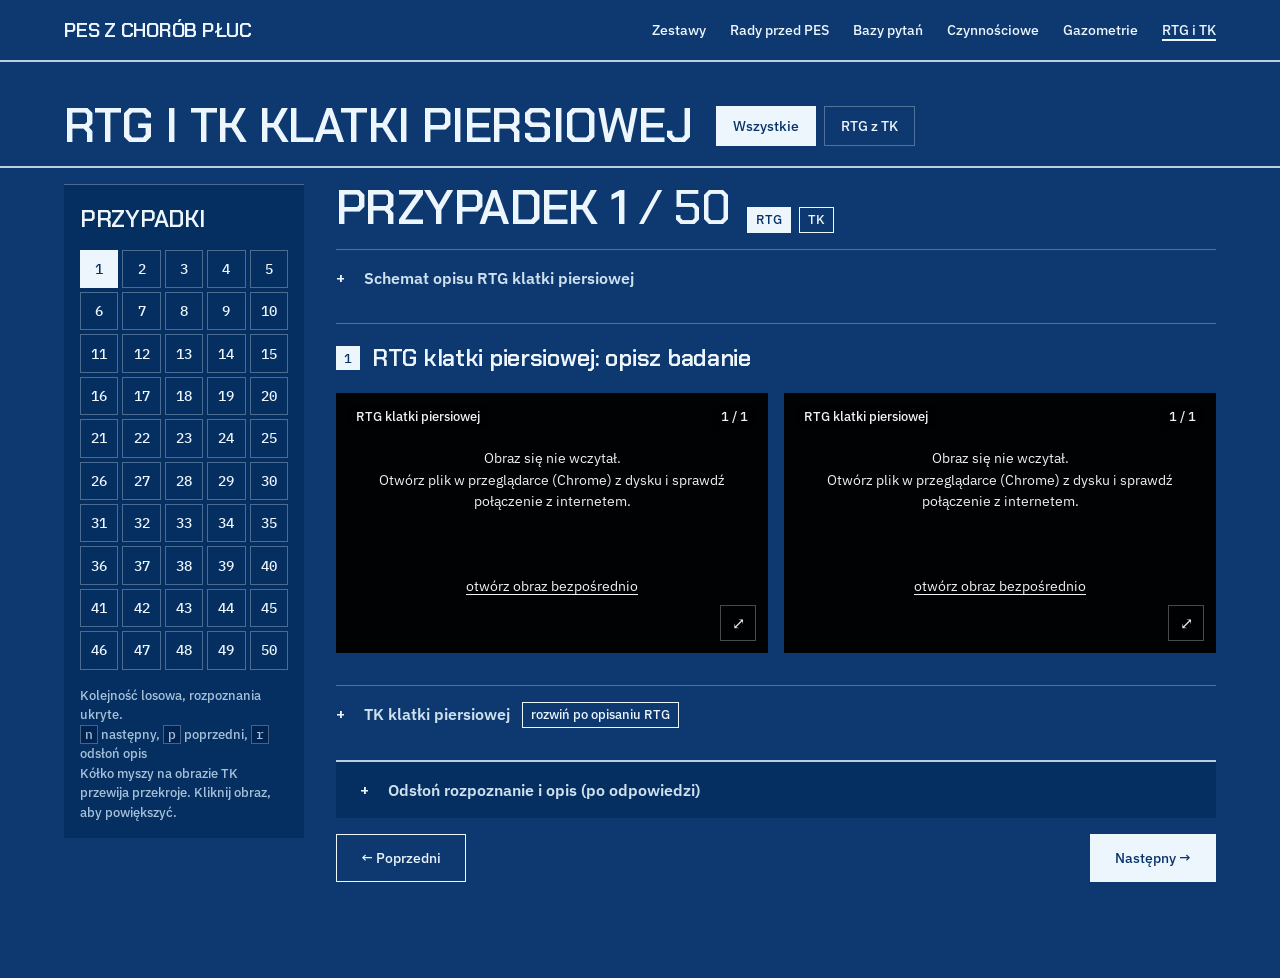
==== rtg.html @ 3ae508e8 "Dodaj stronę PES z chorób płuc Co-Authored-By: Claude Sonnet 5.5 <noreply@anthropic.com> Claude-Sess" ====
<!doctype html>
<html lang="pl"><head><meta charset="utf-8">
<meta name="viewport" content="width=device-width, initial-scale=1">
<meta name="description" content="50 przypadków RTG i TK klatki piersiowej z opisem i rozpoznaniem."><title>RTG i TK klatki piersiowej: 50 przypadków</title>
<link rel="stylesheet" href="assets/rtg.css"><link rel="stylesheet" href="assets/chrome.css"></head><body>
<header class="top-bar">
 <h1>RTG i TK klatki piersiowej</h1>
 <div class="filters" id="filters">
  <button class="chip on" data-f="all">Wszystkie</button>
  <button class="chip" data-f="tk">RTG z TK</button>
 </div>
</header>
<div class="layout">
<aside>
 <h2>Przypadki</h2>
 <div class="grid" id="grid"></div>
 <p class="tip">Kolejność losowa, rozpoznania ukryte.<br><kbd>n</kbd> następny, <kbd>p</kbd> poprzedni, <kbd>r</kbd> odsłoń opis<br>Kółko myszy na obrazie TK przewija przekroje. Kliknij obraz, aby powiększyć.</p>
</aside>
<main id="main"></main>
</div>
<div class="lb" id="lb"><button class="x" id="lbx">×</button><img id="lbimg" alt="" src="[data-uri]"><div class="bar"><span id="lbn"></span><input type="range" id="lbr" min="0" max="0" value="0"></div></div>
<script>
const DATA=[{"slug": "lung-squamous-cell-carcinoma-3", "en": "Lung squamous cell carcinoma", "dx": "Rak płaskonabłonkowy płuca z jamą rozpadu", "key": "RTG: obwodowa okrągła zmiana w prawym polu górnym/środkowym z poziomem płyn–powietrze. TK: guz ok. 7×6 cm, spikularny, z martwicą centralną i grubą nieregularną ścianą, nadżerka żebra (naciek ściany klatki).", "dd": "ropień płuca, gruźlica z jamą, GPA, zakażenie grzybicze", "nxt": "biopsja (przezskórna/bronchoskopowa), PET-TK, EBUS, MRI głowy; stopniowanie TNM (naciek ściany = T3).", "stacks": [{"k": "rtg", "label": "RTG klatki piersiowej", "imgs": ["69397727/d0c4b39430776e1dc88f548d4b74471b724883384feb73c1ca8fe6874e7eeb89.jpg"], "f": "A mass located peripherally in the right upper to middle zone appears as a rounded structure with a cavitary pattern, demonstrated by the presence of an air-fluid level. No calcifications are noted, and the hilar regions appear normal. The costo-phrenic angles are normal, indicating no pleural effusion, and there is no obvious destruction of the ribs near the mass. Current findings on background long-standing smoking, consider squanous cell carcinoma, and a CT scan was requested."}, {"k": "rtg", "label": "RTG klatki piersiowej", "imgs": ["69394961/16ea3e119e6123fcba594dca68f49759a59610165ae8d036f74c596a00309e2c.png"], "f": "Stable size mass and characteristics; no pleural effusion or hilar mass, and no other nodules in the rest of the lungs."}, {"k": "tk", "label": "TK – okno płucne", "imgs": ["69384443/e63367684648f49ac8731a6a410d5afc4145654f51a04b452fe79e60b3db3c19.png", "69384447/c72e3eb557aa6c8bec7ab1054729d5f9ac91b8db886a435ea505af974a614cb5.png", "69384452/1339789196bdaaaaf9e33d6bff90d3e74a7e9a8e71fb493512707a474f0aae6d.png", "69384456/6d7d55ffcafa632f04f2fb219f2134e8395b07b193c643224a491a6ec5bc7b4b.png", "69384460/634dbbd3d5dcc8eb8131330a209577c6db086d4afd851cf3695ca7aed7b95184.png", "69384464/fc7607d5645c84056ce40dd98cbe9050ca446da32ef1417c2cd457b6119189fa.png", "69384469/1492132aec4fafd2dd12eb173d45b7dfc9115e706efd6407c0c33f9d604b6f06.png", "69384473/38eec67db0131709077e88cfe9f8967bc4c18f8caebdafbe3527f0839193064b.png", "69384477/c4e25ff31bbf36260df6b928aeda2989d9366d02a7948223342905883f6cc2d9.png", "69384481/7073252b42130ddf9382354bb0b5793d15691303d7ca339d16823fe0dd294413.png", "69384486/e7213349bf5a48c9c41868e60ee914716df7d31b758577a2fe205db765cb3ab3.png", "69384490/b1293e435300a4b2278fc0792af5d08c79dd0766019fbffb8b87aa556121ff85.png", "69384494/200a149c5b1c2814f3acb8d8a349cb5b8d822b9325e5f76f71c4488e4a92222f.png", "69384498/440b755e9f1bbe1846bb6d24deef10825e5cfc03597abafda27749f7e720940e.png", "69384503/c0946eccd293a6d882bab03ace433de23598ea42b0c41d2f7a7b06bfb88fefb2.png", "69384507/b25794d5fc600aaec2f7ea1c0ad3561cd4b71594cc1ed014454807fcb12d7e16.png", "69384511/2caff82f021c58864ffee6a1a54c4765f2f7465baf5945f3cb8adff393d6850b.png", "69384515/2aa0053986601fbad86ebd1c2f8eaf0a87147a1810d1a999e252de7bc101da9c.png", "69384520/82f3833cba254710f10b1ac207a6f268b10d6098fede8d6eb94620fd6d11bc72.png", "69384524/2b266991ad94f8c7cae61b7738c4831c182165d02b9f0eccd580841a19c404b7.png"], "f": "About a 7 x 6 cm solid spiculated mass in the right upper lobe shows a necrotic centre (air-fluid level) and minimally enhanced thick, irregular peripheral tissue. There is mild erosion of the inner side of the rib abutting the mass. No hilar or mediastinal enlarged lymph nodes, and no pleural effusion. The rest of the lungs is unremarkable."}, {"k": "tk", "label": "TK – druga seria (np. okno śródpiersiowe)", "imgs": ["69384525/f4e6939a9e2cc04df9a213ab65bee0a8188fa04d20e02448f7ce5d84024bb0a0.png", "69384534/c27c0381f257af2e9d703f8f35f84fd8d889ef4080b6f785e691511867232c33.png", "69384542/4374167284e25de7ca99810f83420a9829f1a51c4a02214b03082995df7fb9dd.png", "69384551/d0a331072025c546673b5c9b5b1c71fb1210f080ee0450c8472c5a429930362b.png", "69384560/e25b3eb62aa33dccb0705f133a82283293d8daa316fa403e4dc931ad01ef7687.png", "69384568/a8187cdd22abaee3c430eb51be1fc74a6b27ff229537414f70be54f4f21e3d57.png", "69384577/cbfe73164a11c2c04e10238b5cc14444b5dfeca381b3844917016f28cce8ddfb.png", "69384586/467d9346a05db8f2f5c04a0c7e63d61dfdcb1db8d6a5832140646c360769082c.png", "69384594/f1f21c1f59eeef004fc6f4056a3d56388207a18652d4a493ecbfb9f6e84ff09d.png", "69384603/b5136d8cdab6fa13324c319cdbbe836e96233f3f70e8ce76fe18a02780b5799c.png"], "f": ""}]}, {"slug": "bronchiectasis-13", "en": "Bronchiectasis", "dx": "Rozstrzenie oskrzeli (płat środkowy prawy i przednio-przyśrodkowy segment płata dolnego)", "key": "RTG: okołooskrzelowe zacienienie prawego pola środkowego i dolnego z poszerzonymi oskrzelami. TK: pogrubienie ścian oskrzeli i rozstrzenie (objaw sygnetu, brak zwężania), rozsiane guzki ze szkłem matowym (zakażenie).", "dd": "NTM (zespół Lady Windermere), ABPA, PCD, mukowiscydoza, niedobory odporności", "nxt": "posiew plwociny (bakterie, NTM, grzyby), Ig, fizjoterapia, makrolid przy ≥3 zaostrzeniach rocznie.", "stacks": [{"k": "rtg", "label": "RTG klatki piersiowej", "imgs": ["15667439/e79c21bf4bec4f8a3f9b279d641258.png"], "f": "Extensive predominantly peribronchial opacity in the right middle lobe and right lower lobe predominantly affecting the anterior basal segment with dilated bronchi consistent with bronchiectasis. The lungs are hyperexpanded. There is blunting of the right costodiaphragmatic angle.The cardiac silhouette is enlarged, and the aorta is ectatic."}, {"k": "tk", "label": "TK klatki piersiowej", "imgs": ["15667443/97877ef309ae1a13970ae8ed7773f9.png", "15667446/70ace4880b0a29814d31f87fbac22c.png", "15667453/05c077fbad2e8ab26ca9d5d57c7330.png", "15667473/2600a9339c3397a3a3a3057241878b.png", "15667486/fdfef434cf56536763720b944bbb57.png", "15667511/2bff9effce676674a593bc3069da95.png", "15667525/d0bc72b1e87a9a54249b0ada0d1122.png", "15667557/822c487d77bfd20395dc625274197a.png", "15667574/f0b17f20008989c9c7cacf12e965b2.png", "15667587/29c8ff147a148ee6a4ca8770915fc2.png", "15667604/57bdb3d232dcc8f40c2d5575b06769.png", "15667634/ad7bf37b637664167bbace514e9028.png", "15667653/f571d1d8ed66369125e798e3dc6577.png", "15667669/09eaa7a6805a120211e2d7504ebea9.png", "15667681/f8ba722bc9a4b62708df8cbc63a74d.png", "15667698/bc6e731ebf3693fb3c7a7a14822348.png", "15667714/79f0275d7b40619670576a0ac13950.png", "15667740/528f0f508eb5ac6883b51392a96dc0.png", "15667759/f5eb6bc9623b2bbcfb571f8bde3fc3.png", "15667781/0caf6683e8b0bacc2636ef73927ed3.png", "15667792/2b50819117a8d5512d1985b9b6af30.png", "15667804/fa07fedfef6d12ff91bfb05215c69a.png", "15667810/a7c220da6017851f248f67b5e39097.png", "15667833/e365f8e23552010dd3570992daaad9.png", "15667843/600b533cf744ca95faab13baee94e0.png", "15667857/a4a4452214a761683b2c3767f068ba.png", "15667873/963c08f7d7e166b13a639c038ae774.png", "15667919/bd65c262307905a650b0d090736c0a.png", "15667942/1c84df5315af2f03bc17a4b036199d.png", "15667962/c94ba5a5356977237f83bc6b4659a5.png"], "f": "Peribronchial thickening with bronchiectasis is seen within the right middle and anterior right lower lobe. Scattered ground glass nodules are seen within the right lower lobe."}]}, {"slug": "lung-adenocarcinoma-occult-in-collapsed-lung", "en": "Lung adenocarcinoma - occult in collapsed lung", "dx": "Gruczolakorak płuca ukryty w niedodmie płuca", "key": "RTG: duży lewy płyn z częściową niedodmą, po drenażu resztkowy płyn i niewyraźne utrzymujące się zagęszczenie LLL. TK: płyn z niedodmą; w niedodmowym płacie dolnym słabo unaczyniona masa uwidoczniona po kontraście.", "dd": "zapalenie płuc, niedodma bierna, ropniak", "nxt": "lekcja: u palacza z płynem i trwałym zagęszczeniem po drenażu szukaj guza (TK z kontrastem, bronchoskopia, cytologia płynu).", "stacks": [{"k": "rtg", "label": "RTG klatki piersiowej", "imgs": ["39280948/acd0b1469b102920ce7c6bb17f65e9.jpg"], "f": "Large pleural effusion on the left with partial lung collapse. The right lung and pleural space are clear."}, {"k": "rtg", "label": "RTG klatki piersiowej", "imgs": ["39282916/4992092b3cda98fc3dba36c69b696f.jpg"], "f": "Small residual left pleural effusion and LLL ill-defined persistent opacity."}, {"k": "tk", "label": "TK – okno płucne", "imgs": ["39279986/20a0df7990a95b1f4d56e2054da959.jpg", "39279991/d4732c05794ebf12fa61c7d7810eb4.jpg", "39279997/1768a96021750752d3f309c88f8fdb.jpg", "39280000/45098914e493eb47c3e5449cb7a3fc.jpg", "39280002/21afdcbdb1465a12dc9e880f0270a4.jpg", "39280008/884fe6cda97854be427aa763741875.jpg", "39280011/23e9dcaf3fa2a0f6a0598e6d044c9b.jpg", "39280016/f58f37e8dad33c7825c06bd66e340f.jpg", "39280021/7f9d156c7672f85a2d4a624b37b3ae.jpg", "39280023/850004a319e0f2d34e88d967b99a45.jpg", "39280033/9e0582d8f33e444f0fe8e3d90a0b6d.jpg", "39280036/654e85c64aaec85a0a3a3302dd148b.jpg", "39280041/e404dca5b04af520cb68cd4fd17303.jpg", "39280045/121f026edea6f10de6614d4b15ef13.jpg", "39280048/01802bd16403f27c34430941673ac1.jpg", "39280051/ec212f5aa6223f71d9558a8b5531bb.jpg", "39280056/b58f2051331ed897ca3f93ae3ea35e.jpg", "39280059/e27b073adc7598a6f8aa84a7c35112.jpg", "39280066/c94f87f00a0dc5fa784568e61b5ccc.jpg", "39280068/eff1245cacf716388faad4294f98e2.jpg"], "f": "There is a large left pleural effusion with partial collapse of the lung. Within the LLL collapsed lung, there is an ill-defined hypovascular mass that is highlighted in the normal enhancing collapsed lung."}, {"k": "tk", "label": "TK – druga seria (np. okno śródpiersiowe)", "imgs": ["39279904/a7f4f69b83e23e75680b3b1d2200d1.jpg", "39279910/2f81e791a1fbb8866678a6a05fabab.jpg", "39279917/e0c2be79eb7b058dbafbb304b30b49.jpg", "39279923/5dc27b4469c4271c64453c59e5fb07.jpg", "39279929/d0650ecd72c0fc760314b6d45589a3.jpg", "39279936/99b4a9a95833547c127d79c312644f.jpg", "39279942/106e0ed6af0a7a4256ffedd2d339c4.jpg", "39279948/e4ac0af2a7f2497213ee111b55a091.jpg", "39279955/6050ba1c42f3bfa8818d8fb26d80c5.jpg", "39279961/02bbf1fa8777ea94f1be187074e6a5.jpg"], "f": ""}]}, {"slug": "pneumocystis-pneumonia-12", "en": "Pneumocystis pneumonia", "dx": "Zapalenie płuc wywołane Pneumocystis jirovecii (PCP)", "key": "RTG: okołownękowe zamglenie. TK: okołownękowe szkło matowe z licznymi torbielami, kilka obwodowych guzków, bez płynu i powiększonych węzłów.", "dd": "CMV, wirusowe zapalenie płuc, PAP, obrzęk płuca", "nxt": "HIV (CD4 <200), immunosupresja; BAL (PCR/IF), LDH, β-D-glukan; kotrimoksazol 21 dni + steroid przy PaO2 <70 mmHg; powikłanie – odma.", "stacks": [{"k": "rtg", "label": "RTG klatki piersiowej", "imgs": ["26487035/644b751634d3f798ff1dd17c31cf36.png"], "f": "Hazy opacity in a perihilar pattern. Possible pulmonary nodules. No pleural effusion. No focal consolidation."}, {"k": "tk", "label": "TK – okno płucne", "imgs": ["26459251/b2351c59f258c9dc1cd21c326b193c.png", "26459256/fcfd250a63a2544eafa4e070f80d0c.png", "26459260/7acde79c2840d05afa5d000c303d0d.png", "26459263/3bc4bebfedf3634c142d2115ab56e4.png", "26459267/6bb56a80f2ab2fd15655d79377e412.png", "26459271/6f0514aa10b310191b1389b3ae875d.png", "26459275/5f57bc1ddf8c5857605cf5ab7bc054.png", "26459279/5d5077dbe095dfceb9dac87fbf9c5c.png", "26459282/589b4740f37fde4192009bf8e525de.png", "26459286/0f0d50b4c79d86cb09f61cf51c4ec2.png", "26459290/97df5053144d96d8be8d630da3ff28.png", "26459294/5cc7126962fafbdabeea1424a95ede.png", "26459299/1940a5be58308c5d25ff9c5b5de10f.png", "26459307/14c553ba53cbab88a13f3230d880bd.png", "26459315/87fe721577e312ebc5f83914c9959b.png", "26459319/f07c679ca20f2fcf9d1365bc73f89c.png", "26459329/2cc1dd65e923abc3a950cb5292edab.png", "26459340/0c5e22f426c52e6fe89b9335a1d06f.png", "26459350/686d9d68e0730aaeb2e48e89c026c2.png", "26459357/24389130086c85b1190dd476e0ca92.png"], "f": "Perihilar ground glass opacity with multiple pulmonary cysts. Few peripheral hazy nodules. No pleural effusion. No lymphadenopathy."}, {"k": "tk", "label": "TK – druga seria (np. okno śródpiersiowe)", "imgs": ["26459151/4480c8418f6e8af75f6c5f7b752e0b.png", "26459159/4a72c566ef5af28757bbe03d098153.png", "26459167/d4de489cecdeda27ead7f348cbae0e.png", "26459175/15cd73b7ff514241876a5faf048a57.png", "26459183/d026f42177f21e5544d799841176e0.png", "26459191/83ddfe5ce6dbbad5e6f3657a044770.png", "26459202/d0c46f93f18c8ca7e74fb87a5b0284.png", "26459213/8a3b04ef65d0d7aac590d7b916a2f4.png", "26459226/00b18e9dfed19f7a23f02489e74e42.png", "26459243/64aa0cfaf8dc15ecef8f6141028fbf.png"], "f": ""}]}, {"slug": "mesothelioma-24", "en": "Mesothelioma", "dx": "Międzybłoniak opłucnej złośliwy", "key": "RTG: duży lewy płyn i obustronne zwapniałe blaszki opłucnej. TK: drobnoguzkowe pogrubienie opłucnej lewej obejmujące opłucną śródpiersiową (dren w jamie opłucnej), zwapniałe blaszki, brak nacieku śródpiersia/przepony/ściany.", "dd": "przerzuty do opłucnej, ropniak, rak płuca z naciekiem opłucnej", "nxt": "torakoskopia/VATS z biopsją + IHC (kalretynina, WT1); stadium; nivolumab + ipilimumab lub pemetreksed + platyna; ekspozycja na azbest.", "stacks": [{"k": "rtg", "label": "RTG klatki piersiowej", "imgs": ["55133819/29af037dc62435f7edd29d5107b6747450facfb6950b109cf8b53d943a2fa853.png"], "f": "Large left pleural effusion with bilateral calcified pleural plaques.Malignancy requires exclusion."}, {"k": "tk", "label": "TK – okno płucne", "imgs": ["55133914/1.jpg", "55133918/5.jpg", "55133921/8.jpg", "55133925/12.jpg", "55133929/16.jpg", "55133932/19.jpg", "55133936/23.jpg", "55133939/26.jpg", "55133943/30.jpg", "55133947/34.jpg", "55133950/37.jpg", "55133954/41.jpg", "55133958/45.jpg", "55133961/48.jpg", "55133965/52.jpg", "55133968/55.jpg", "55133972/59.jpg", "55133976/63.jpg", "55133979/66.jpg", "55133983/70.jpg"], "f": "Left pneumothorax with a pleural pigtail drain in the costophrenic recess.Extensive fine nodular thickening of the left pleura involving the mediastinal pleura. No evidence of mediastinal, diaphragmatic, or chest wall invasion. No lymphadenopathy.Background calcified pleural plaques.Plate atelectasis in the lungs. No appreciable lung mass. No anterior mediastinal mass.Cholelithiasis."}, {"k": "tk", "label": "TK – druga seria (np. okno śródpiersiowe)", "imgs": ["55134045/1.jpg", "55134053/9.jpg", "55134061/17.jpg", "55134069/25.jpg", "55134077/33.jpg", "55134084/40.jpg", "55134092/48.jpg", "55134100/56.jpg", "55134108/64.jpg", "55134116/72.jpg"], "f": ""}]}, {"slug": "solitary-pulmonary-nodule-incidental", "en": "Solitary pulmonary nodule - incidental", "dx": "Przypadkowo wykryty pojedynczy guzek płuca (ok. 1 cm)", "key": "RTG: dobrze odgraniczony okrągły guzek ok. 1,1 cm w prawym polu. HRCT: dobrze odgraniczony guzek ok. 1 cm.", "dd": "ziarniniak, hamartoma, rak, rakowiak, przerzut", "nxt": "oceń: wielkość, brzeg (spikulacje), gęstość (lite/subsolidne/szkło matowe), wapnienia/tłuszcz, płat górny, palenie, wiek; Fleischner: kontrola TK/PET, biopsja, VATS przy >8 mm i wysokim ryzyku.", "stacks": [{"k": "rtg", "label": "RTG klatki piersiowej", "imgs": ["59528065/62057d3051ceed07b6fea873a54b80ed0c0ea833f921476e605b140c364df8a2.jpg"], "f": "Well-defined rounded opacity is seen at the right midclavicular line measuring about 1.1 x 1 cm."}, {"k": "tk", "label": "TK klatki piersiowej", "imgs": ["59530294/139d01f671db3f5048508004784ab6ea7c2895feafeabf622ce177ce66fb0567.jpg", "59530296/22b7acda6fcedf94eaafbaead6dcf4fc0fa98f7eaba7948451644ab24b777580.jpg", "59530297/b28d08153267bbc56bd3398b5490cccdc7ed1c52555cb5a27d6125f5f46654be.jpg", "59530299/8deee0f9ff2eb317ad06e1f698898847e61d5fcd0670132155a760337a4a8dc7.jpg", "59530300/63c49fc78a2eaa17b54500b7a7c434350595c8ae6507c01c9f301ab9346f19bf.jpg", "59530302/2c59b9e5ab42b1e992500c62d128ae1854a875d57de1f553820d58de2f183ba2.jpg", "59530303/4ff3e47c87c48994982dcb29d48033a87f3f0843c169eaf715a759c5767344c6.jpg", "59530305/58e8fa284034e7f1f04cf73d7a2497f4f5c623589f8a8f83109ca3270987fb99.jpg", "59530306/c9e01392d0dde950c2feb4fff0c2c6eb86522386d4cf9eb926abade38ddfcc11.jpg", "59530308/47fd724b30cebd9e6ed048778ec603a2b6bcee9cf0144e7ea091eb82d8529e7e.jpg", "59530310/f0aa7226bb94ab9de14345a1557efe9e786fe08e5d8031ba829c4e1f71620ddf.jpg", "59530311/df428de63f91351ae0483e82271e433264eda9ed014298dae0b490be562fb4f0.jpg", "59530313/4ff75c982b91fb81bd55c0e8fd9999fcfa69c371de344194452dcab1bd798a3b.jpg", "59530314/c201eec4a0f063de52e763493e26ff69fa00c279ac1579a6000265e5f2c56bc8.jpg", "59530316/4901336b6dedb3399ab8e8eb34ff56d4c710976d7fd9563a337cf590dff49d76.jpg", "59530317/63d39e57d089af4eab6937d97cb2c57202c644346f3bb6ba389e4a6f1f4287f2.jpg", "59530319/f6c36376c40c249259f9296502f504117998f92f88b712f9d6c853805f04adec.jpg", "59530320/37d368d5c31e45275a08e70a501c3cac13cb3e65c58724c08658e1fb0b7cf83b.jpg", "59530322/72f519a82c4199139823b9101793e51343d7b814a28fc6d8b277469a54b3dc77.jpg", "59530323/d278c17a9a625268b266aeb4c850cf75d5dd24d989da54263a8582f6175471b9.jpg", "59530325/bc3142bdc7b42b8ad962d23ac56e60e345f69772511353ffc97ceb33442aa432.jpg", "59530327/e177a8bfdf3912afb1847fa963134d64f3330de65b71f00aea65f984b47402c4.jpg", "59530328/139032a9303470c4537a183edc8de3d0e820a81f841a56f2880344715221bb60.jpg", "59530330/b169c481690e40182cfce3e846ffc5f166537af7ce8bf12f320cf10875124aec.jpg", "59530331/c1f40a2f3e180f413e3a7c9d3d26c55cdaa393c46e806e530ba705cefc05207c.jpg", "59530333/201eefb54496900cfbdb7bc2a44b041205948b989108e1d1d4680228547cb7b4.jpg", "59530334/e0fb0fa1c73f9bf377fd6aaf7faaf287a1ad53a1fad6850f9e268db97125ad68.jpg", "59530336/94bfed336da1d6330c6bdb20eec50075650e041dda70e0eea1e4d4087b909bdf.jpg", "59530337/20e9864109e91e411b6570fa5dba0cc8cf678c73a7c267e07f669a6d4be990dd.jpg", "59530339/97443d87483585ff376db2c1f0db0b48c1f1c9593e68b75a1f3be9f76ff3c821.jpg"], "f": "HRCT shows a well-defined rounded opacity in the right lung measuring about 1 x 1 cm incidental a solitary pulmonary nodule."}]}, {"slug": "radiation-pneumonitis-2", "en": "Radiation pneumonitis", "dx": "Popromienne zapalenie płuc (po radioterapii, chora po mastektomii prawostronnej)", "key": "RTG: stan po mastektomii prawej, uniesiona prawa przepona, obustronne zagęszczenia okołownękowe i przytchawicze, smugowate zagęszczenia RUL. TK: zagęszczenia nieodpowiadające podziałowi anatomicznemu (wg pola napromieniania), nieregularna grubościenna jama RUL i drobne guzki.", "dd": "nawrót nowotworu, zakażenie grzybicze/bakteryjne, organizujące zapalenie płuc", "nxt": "wywiad radioterapii (4–12 tyg. po), wykluczenie zakażenia i wznowy; leczenie – prednizon.", "stacks": [{"k": "rtg", "label": "RTG klatki piersiowej", "imgs": ["21622223/d4a29a669b662643ffe7693d22b93391086dafe95f7b2ba7fb142fb1a479ddbc.png"], "f": "Chest Xray:\nEvidence of right mastectomy\nElevation of right hemidiaphragm\nBilateral perihilar and paratracheal opacities\nStreaky opacities in the right upper lobe\nArea of rounded lucency projected over the medial aspect of the right clavicle\nIndistinct outline of the left side of the body of T6\nLeft sided PICC line, satisfactorily positioned"}, {"k": "tk", "label": "TK – okno płucne", "imgs": ["21624466/e208f8f12f4c2f71f1bb85efaf637908242a7fefadd75fc4b67e3b6a4ea2ec32.png", "21624469/272041f9180fc54438ae89fcaae1b142852b184be05f300aee656dd3ba6d941a.png", "21624472/090d991ee57a780fbb5d8f05f9fd824ee595d916755fdbdae5b83cf25240aeb5.png", "21624475/fb538ff4bd9c4f69ef51b44836cf61052994047f76e7fe9d9a2cf4934e5b2df0.png", "21624479/b2d122341d5705671cec5be7d70b139a7ba0284854ff30f82cc19acc46588d89.png", "21624482/96f88350aa92b1c27d37aa45e8cb8dfad8b2977b7d08fe276d91c6ab04312f77.png", "21624486/a746375f5a32051e73bed7cb1de50d8ab737f866f4fd57f94276ad6740b4a4c5.png", "21624489/89cf7d4dffd832003e97331d780baf828a38532c0a04b28aa39db8711fe82d62.png", "21624492/e682712106e93b3ec0c33396e8aed268d4ffb7e622ef1530d6fe9060385bfced.png", "21624495/2521e7d8902ff53aa3483a98b53e2d9eebb39f9d973ac0311becc13184c801e0.png", "21624499/9d6864447af2e34873217b01ea12dd9f4c3e449df0c65e5fe10c7ef8bd9acedb.png", "21624502/2f1f68ba2698f156fc79cc80ad8a3fd8092d2868546500b8f31dccd5fc80addd.png", "21624506/0b37af03120256e1f23b22427769fa623e0e59938105bf2ca36286c009e899eb.png", "21624509/856cb0ec456964c1e657eff7333fc67216850d961e03eb9761f9beabce5b328b.png", "21624512/b02e44341f2d41c1eba8f3183008aaf32c64cb56397b6cfb41cd21093a3fd6d4.png", "21624515/a684c0e1dcdd4d4d4d7079b071d9aa926496bb03890136cfa0719a829dd370fb.png", "21624519/e8be586e25b439be6e1ecaf7dd6a966b73343a9bc9dd136f3cf7a2fa3eb2d01d.png", "21624523/51732f4f3828eec8c007a39469044a10b9b66e1b36c30e16ddc948ee8be339cb.png", "21624526/90ae864db100ee41bfba10457456884154bc364009f2c89cb872945b9e11dfbc.png", "21624529/f41464f8bba50ac62bb91af5753c42a2d5f733574f2cd18d533180475ca61378.png"], "f": "CT Chest (axial C+, lung window and coronal bone):\nIrregular thick-walled cavitating lesion in the right upper lobe\nScattered 4-6mm pulmonary nodules in the right upper lobe\nDense air-space opacity in both upper lobes in paramediastinal distribution with sharply defined linear outer borders, traction bronchiectasis\nAir-space opacity in the right upper lobe\nSoft tissue density mass anterior to the left side of the heart\nScattered vertebral body lytic lesions throughout the visualised axial skeleton, compression of the left side of the body of T5"}, {"k": "tk", "label": "TK – druga seria (np. okno śródpiersiowe)", "imgs": ["21624232/cf72433cc2ddac746265e1c8198a5fd4c0053af929c81b8e5dc3a5d1599271b0.png", "21624240/c6ebf6f9cf27d6ef671f22aae0e0712926d7b225549c39b14a6f723de77b799b.png", "21624247/e8588c5f1b7f0219596815c34e4767fd69ea73fcff90d3cf4039c92b9e35e9fb.png", "21624256/e5f8264139612a5cbbbef21a3468e59aabc77cb9b8ccc28830a9816a776a7be1.png", "21624263/b6339e6a00bd71c692b0f7be93cfe55f8201beeb98938ba8cb324108b2c35e00.png", "21624270/a497442c26d1f49d4c6bcda84ea034a9e7cdeb1fa8a4ab5b23a79636ff347dad.png", "21624277/35dd955abaee99aa60f526dae3623ad290fe117d788d239b1f1f064f26b2e6d0.png", "21624286/d35978309e1d95a274da3961c913dad6ce76cc9a863c6eabcead5777f8545c21.png", "21624292/262322249ac4d8c0082304eba05643e3d94709bf961bab55291ef60eb7150a34.png", "21624299/760516da171fbcab7980abfcb0d07a080f78fca18e97854490c54c9856a179fb.png"], "f": ""}]}, {"slug": "aspergilloma-7", "en": "Aspergilloma", "dx": "Grzybniak (aspergilloma) w jamie górnego płata prawego", "key": "RTG: zacienienie w górnym polu prawym z utratą objętości (tchawica i śródpiersie przesunięte w prawo, wnęka uniesiona) i półksiężycowate przejaśnienie. TK: jama z centralną masą tkankową i objawem półksiężyca powietrznego.", "dd": "rak z jamą, ropień, gruźlica z jamą", "nxt": "tło: stara gruźlica, sarkoidoza; krwioplucie; embolizacja tętnic oskrzelowych, resekcja; przewlekła aspergiloza – itrakonazol/worykonazol.", "stacks": [{"k": "rtg", "label": "RTG klatki piersiowej", "imgs": ["1342735/2bb71096e7d2730b68456ef4847c071c7198da7ab66f653af6e0bd84954341a6.png"], "f": "A densitiy in the right upper zone is present with clear evidence of volume loss (the trachea and mediastinum are pulled towards the right, and the hilum is elevated). At the inferior margin of the central opacity there appears to be a lucent line."}, {"k": "tk", "label": "TK klatki piersiowej", "imgs": ["1342656/bf5cc7fafb43d9a3f483def6d4a9d5d0f9fdd798054de7475129df2bb372663f.png", "1342658/f7da51d5669a1ae3b4b267876f7774c6976e1c0963030ff8f04f853fd4285d79.png", "1342659/10b8d9c17714b2334c8c2e2604cf819353c64270da71037b5b2be916757b815a.png", "1342661/7789c2d5276345c4cfb1fdebe6a63f3225a2597d66d0c73db04c515da3852f25.png", "1342663/d29ad896bf3693f70a25e224ae0cd85c2d9d3da21a80190b4bdd194995cff52f.png", "1342664/82142f1204539bb4c7ec1c0c3c70edcd3dd700b73c4288e3e0334a48610aeade.png", "1342666/34cc204bf3e1be99b0748e948961278529d08dc8a12216ec8782ade9ecbce5d0.png", "1342668/73a1f8555e00106bbc653d5cc1e5c4977d9d4398a54fe1c575143382a594da9d.png", "1342669/5b7bee7688e93b07400f8cc9a1276814fbbd7bc805da4b4cfe114bd13a833811.png", "1342671/ca6f10f720aadfdf13bdff4448be69b992eed5b0394b78d2e1cf344e3dbf5220.png", "1342673/21a97a1eb4a9bc8855b66841561f02ae29b82f577526dc9b4b08a452f92edeca.png", "1342674/5fd30b2413eedd6b456be4e6e48736ef8cc2e673c5432ba57a2d454d32008496.png", "1342676/7180712555d64781b67ed79144c266b4daaf6ad15cd1661b9a71ed1123eb1950.png", "1342678/7ed067a4295f6ffce2740a0f03eb5bbcb895b8b8335fa620cfac894c2f00a047.png", "1342679/866a4a3f77c77baeb0b893b093dd0c988e78ba252b6ae70ac28cb1b576f9d1e1.png", "1342681/c4181463b3d4616b849fcd76f28663bcb2aebfb33cfcec7cfc0c0c22b51b2052.png", "1342682/120e271c021b3f8d5897caca5e7b96dd5a71a25b24a17c5b66b09bdf4145bb68.png", "1342684/797786d982ffc79cc00c8e3ecf337f6030b0b9ddc146a266a84fd06c76f34579.png", "1342686/b4c881f26bfa853cd982f0372dcecd68c6a9feaf99b57960a2871609b92ee76c.png", "1342687/f10e078b8cfdc69d1df6e81b26610c4d32a3fb141b2259d57920d390f1b44509.png", "1342689/6f350b90952d8f1738d11f4bac8b302f12f6b018823a8ad122d8d78f2e160372.png", "1342691/d50ca2a114cba801b6d3ce9c5accbb83ba8403f51962fce0c77234092ddbe238.png", "1342692/aeeb6d6a87ead56fb52fb09b43fe0026ef6332aa2fbdf7c2ada827ed81b7f32f.png", "1342694/1e01fce4d273115e5c5825cc64720936ee6d1c24982b1b52d9052a45b5b01404.png", "1342696/0513f69819dde1d270d24d01a716546fbc317f60cb85c67d3040c0c9b4126064.png", "1342697/00a700189773e4ce65567dd3d988c0c9e0d263946de0f120b6967254a36b97ef.png", "1342699/8418632e63b3efce7b0aa85d89e619edba4293614e840d686dd42a117fb14956.png", "1342701/ef02fce7199c0967535d7a659eb872236549655627d0a61b9efefbc84f551c75.png", "1342702/246303b57cef1687467acc4fbfdb51cc186a133103d122545bf878100b1e4bdb.png", "1342704/d8ced80a1048452afd4d87e1cda51d1c9bb2119f35332ba11096e6ebdf867922.png"], "f": "On the CT scan the right upper lobe density had the classical appearance of an aspergilloma: a well formed cavity with a central soft tissue attenuating rounded mass surrounded by an air crescent sign."}]}, {"slug": "miliary-tuberculosis-2", "en": "Miliary tuberculosis", "dx": "Gruźlica prosówkowa", "key": "RTG (PA + bok): liczne drobne guzki 2–4 mm w obu płucach. TK: tysiące drobnych guzków o rozmieszczeniu centrolobularnym/losowym, splenomegalia z hipodensyjnymi guzkami w śledzionie.", "dd": "sarkoidoza, przerzuty z raka tarczycy/nerki, histoplazmoza, pylice", "nxt": "Xpert/posiew z plwociny, BAL, biopsja; dno oka, płyn mózgowo-rdzeniowy, HIV; leczenie HRZE; izolacja.", "stacks": [{"k": "rtg", "label": "RTG klatki piersiowej", "imgs": ["1429785/d815245ec98b5f0efc73b89daef72c.jpg"], "f": "PA and lateral chest x-rays demonstrate wide spread small (2-4mm) nodular opacities distributed throughout both lungs."}, {"k": "tk", "label": "TK – okno płucne", "imgs": ["1430012/4b710c496635f81460826ece29041c.jpg", "1430015/2a9c2647edb5f6f0813a33e1c5659e.jpg", "1430019/85f55bedf68671e36cc4001e53268e.jpg", "1430023/a34f04272bd9ef93b3ec55a7e9a613.jpg", "1430024/5836d3e911590485cbf631c8b54858.jpg", "1430028/b298080dc74584ef4b8414b951e89e.jpg", "1430032/1ceef2b1a09eae00b57830380ad48e.jpg", "1430035/a04405da14a375470caf0401903479.jpg", "1430040/6d1abeb2a7724dd561db93a1c1281c.jpg", "1430042/ca33615a2205eade7afa915165ae14.jpg", "1430043/f108187ec115136822e0c0516be018.jpg", "1430047/3e0355e27929002e3babea398f5e67.jpg", "1430050/7baa0f889ac565805cd463bd2f7d16.jpg", "1430054/cabac95a3aa96114cf061b291fcbda.jpg", "1430058/b123415bf892c7ed8039a147fd5e32.jpg", "1430063/d53a6c5239aeae8e8ac988d3c60132.jpg", "1430065/39c7ba02d5564ee0d72d20d8cb1d49.jpg", "1430068/61b749c6130247b5e42daf365ed707.jpg", "1430072/b6bd3f8c4845610eb221e1161c9753.jpg", "1430076/fde9db4c1236277d12c2ff8cb97c70.jpg"], "f": "CT of the chest confirms the presence of innumerable small pulmonary nodules, which have a centrilobular predilection. Dependent changes are also present. The mediastinum is unremarkable. CT of the upper abdomen demonstrates splenomegaly with multiple hypo-attenuating nodules, best seen on the portal venous phase."}, {"k": "tk", "label": "TK – druga seria (np. okno śródpiersiowe)", "imgs": ["1429857/081e8e509ebedef1f066d3d24b9a68.jpg", "1429863/b6fa2598a3cdd1b9b3145de53630f0.jpg", "1429868/0bfb6dfd4c9edd42692e4034aabea5.jpg", "1429871/688ebfc23cc50678eb8ee7e57d0e77.jpg", "1429879/31e9991139e120ea847721c6840536.jpg", "1429885/611ed0f3ddf6bd045c7edd74ebe9ad.jpg", "1429892/9da54320c69b1410f1f7a41dea3173.jpg", "1429911/92ff007c7ca42bedb7756fbcfd9229.jpg", "1429918/073f0bb59bfca2e5ae3b65628b8400.jpg", "1429923/8468933af97b9e0761171cf1a39dbc.jpg"], "f": ""}]}, {"slug": "complicated-lung-hydatid-cyst", "en": "Complicated lung hydatid cyst", "dx": "Powikłana torbiel bąblowcowa płuca (Echinococcus)", "key": "RTG: cienkościenna jama z powietrzem w okolicy prawej wnęki. TK: duża jama powietrzna z zapadniętą błoną wewnątrz (objaw lilii wodnej) w prawym płacie dolnym, otaczające zapalenie, płyn w opłucnej, powiększone węzły wnęki.", "dd": "ropień płuca, gruźlica z jamą, aspergilloma", "nxt": "serologia, albendazol + resekcja chirurgiczna; uwaga na pęknięcie (anafilaksja).", "stacks": [{"k": "rtg", "label": "RTG klatki piersiowej", "imgs": ["53519602/IMG-0003-00001.jpg"], "f": "Relatively thick-walled air filled cavity in the right hilar and infrahilar region involving medial aspects of right middle and lower zones."}, {"k": "tk", "label": "TK klatki piersiowej", "imgs": ["53519603/IMG-0004-00032.jpg", "53519604/IMG-0004-00060.jpg", "53519605/IMG-0004-00076.jpg", "53519607/IMG-0004-00092.jpg", "53519608/IMG-0004-00100.jpg", "53519609/IMG-0004-00108.jpg", "53519610/IMG-0004-00116.jpg", "53519611/IMG-0004-00124.jpg", "53519613/IMG-0004-00140.jpg", "53519614/IMG-0004-00148.jpg", "53519615/IMG-0004-00156.jpg", "53519616/IMG-0004-00164.jpg", "53519617/IMG-0004-00172.jpg", "53519619/IMG-0004-00188.jpg", "53519620/IMG-0004-00196.jpg", "53519621/IMG-0004-00204.jpg", "53519622/IMG-0004-00212.jpg", "53519624/IMG-0004-00228.jpg", "53519625/IMG-0004-00236.jpg", "53519626/IMG-0004-00244.jpg", "53519627/IMG-0004-00252.jpg", "53519628/IMG-0004-00260.jpg", "53519630/IMG-0004-00276.jpg", "53519631/IMG-0004-00280.jpg", "53519632/IMG-0004-00284.jpg", "53519633/IMG-0004-00288.jpg", "53519634/IMG-0004-00292.jpg", "53519636/IMG-0004-00300.jpg", "53519637/IMG-0004-00304.jpg", "53519638/IMG-0004-00308.jpg"], "f": "There is a large air filled cavitary lesion with internal crumpled membrane in right lung lower lobe. Surrounding mild pneumonitic changes are seen.Right side mild pleural effusion is seen.Rest of the Lung fields are clear.Prominent right hilar and sub cranial lymph nodes are seen. The largest right hilar lymph nodes measures 16 mm in short diameter."}]}, {"slug": "lymphangitic-carcinomatosis-6", "en": "Lymphangitic carcinomatosis", "dx": "Rakowatość limfatyczna płuc", "key": "RTG: siateczkowo-guzkowe zacienienia dolnych pól, wydatne wnęki. TK: guzkowe (paciorkowate) pogrubienie przegród międzyzrazikowych obrysowujące zraziki, pogrubienie okołooskrzelowo-naczyniowe, powiększone węzły przytchawicze/podkarynalne, bez płynu.", "dd": "obrzęk płuc (gładkie pogrubienie przegród), sarkoidoza, zakażenia atypowe", "nxt": "ognisko pierwotne (pierś, żołądek, płuco, trzustka, prostata), biopsja; rokowanie złe.", "stacks": [{"k": "rtg", "label": "RTG klatki piersiowej", "imgs": ["58744863/0..png"], "f": "X-ray frontal projection shows reticular nodular shadowing in bilateral lower zones lungs. No associated collapse/consolidation is seen.Bilateral hila are prominent. No calcification is seen in the hilar region."}, {"k": "tk", "label": "TK – okno płucne", "imgs": ["58745461/e9b0e181040ec8e38f5d4baf7faf424ac5c28bbb4c0c6c547fe4fa073fdcb10f.jpeg", "58745463/3b0404596f8aa6f6829a26b24753297c2cc92ddde9b2bc6868809f5ef91a2eb3.jpeg", "58745464/206919c1f834e45e26b5eb5d1543b60d1adf9299937c0f78dac4609c10eb4c9d.jpeg", "58745466/6e3835c34537900ad66fa638341fd6dadef2fa96c7dedb11f789fbf5b9b10ceb.jpeg", "58745467/3a645a27be330b5b66d4adf7fa11848f88d33446ca8d3a6b9a1561306cc9a350.jpeg", "58745469/08043ab7c1d5f61fed6c55c918dcf953b81ecc150d45d9e0001bd4c043c42f36.jpeg", "58745470/536ee81cd6f42a19b10f86f655d5b9ab2f0dfdd730b98cef3070ff0d223dc9aa.jpeg", "58745472/565ab7de4ecb6e91157423f10e2f96ab8a1931eb4189538d7f89deee8ce4ce4c.jpeg", "58745474/2dd376d4db87ed26026374fa800a99a1986f2d833af784a44beb5b92c2c825e7.jpeg", "58745475/c46836a671b785904aeb6834e107b3500ce6d178b41450f3bb4063d1315cb721.jpeg", "58745477/1fb5df29d47fe52f881e014ebea54513fd4b80b10a25a9cd499303665787765b.jpeg", "58745478/981e198a47abf27ad591afc684835971e35a05d9839bae7432bc02c115124da9.jpeg", "58745480/7843c4ce30ab96e77998c0083eccbdf1dfdd072a3313a35cd9a9522463ffad1c.jpeg", "58745482/9e9ffa558b1cc22c1e1d070d3b8fdabda95a3c2ff6909d59d84b19e3ec3e1230.jpeg", "58745483/c4bf591adb16f543e9e7d8d024c38eb975307bf3065c5b92bf3d5a1c23c5e80d.jpeg", "58745485/a6c0f55d671be50ab75e932e64e7a59beb6a01ba7c0a1e7ae6ddd7ad58e7ad10.jpeg", "58745486/0ca96b34b07cf8813b4d65a71b4983aab399cc45b29b2c1797f162725f90254f.jpeg", "58745488/eb92b7db58f2d328f0e70fbad38b7008ac40f8df6df41f30c0c2d6b3e1dcbbbc.jpeg", "58745489/bf8eca5a81a4aec2ff3645e109727869838475f94aa089ab7b7f71755ee5f03f.jpeg", "58745491/3644ea8a0ef6ae7ce79c4ae54ac49accdb9be7beceab7442a81da67c45179dcd.jpeg"], "f": "Diffuse nodular interlobular septal thickening outlining secondary pulmonary lobules is appreciated in both lungs. Few larger nodular opacities are also seen in the peri-hilar region in both lungs.Enlarged pretracheal, peri-hilar, and sub-carinal lymph nodes are appreciated; the largest node measuring 3x2cm(T x AP) in the sub-carinal region.Peri-bronchovascular thickening is noted.No bronchiectasis is seen.No evidence of air trapping.Cardiac size is normal.No pleural/pericardial effusion was seen.Mediastinal vessels are unremarkable."}, {"k": "tk", "label": "TK – druga seria (np. okno śródpiersiowe)", "imgs": ["58745430/f3f4c5c25b67f9dece16d9dc2978d0554893a8e438222181f7ddf755bab8dcf0.jpeg", "58745433/27b18dc571ae870824ef7e7cae547f7daa67b479784c47626d1a0865e6a966d0.jpeg", "58745437/e4a117c22a44a041a27672515867a6cd0251e64fe04d27ecad9e8430fdb13972.jpeg", "58745440/036ed2b5e50d372ce458b1e09d457971a313c53be3830112546818174a3aaec0.jpeg", "58745443/831b774c6d3004960a169ee0482f216298540d6b9816bfa0b4f5a608071b4cc9.jpeg", "58745447/931c73b53d10091b7db0303412e45862030cc25e7a59e255a7ea4f9d834562a4.jpeg", "58745450/62c5974a8dde54ef9b406d03d308a7cd447e7324e13d996fefa9666c56596515.jpeg", "58745453/cf421ca08b7597c8a03f3772b3c85679a8880f194e3a9b392e07cdc5915b3b5d.jpeg", "58745457/2c69fb34da6bec5f8d319079e39eb0493cd0f1ff49093252fb021c8fc7da47f7.jpeg", "58745460/c9d26ef8c79422f18f99e12df9e2723c625bb52a318e8a2529598cea337a7801.jpeg"], "f": ""}]}, {"slug": "small-cell-lung-cancer-11", "en": "Small cell lung cancer", "dx": "Rak drobnokomórkowy płuca – masywny guz wnęki prawej", "key": "RTG: duży płyn w prawej jamie opłucnej bez przesunięcia śródpiersia (współistnieje niedodma). TK: guz wnęki ok. 10×11 cm z martwicą, ucisk lewego przedsionka, przełyku i żył płucnych, zamknięcie oskrzeli płata środkowego i dolnego, masywna limfadenopatia śródpiersia; zmiana w trzustce (przerzut?).", "dd": "chłoniak, rak niedrobnokomórkowy z nacieczeniem śródpiersia", "nxt": "biopsja, stadium (ograniczony/rozsiany), PET, MRI głowy; chemio-immunoterapia; powikłania: ZŻGG, SIADH, zespół Lamberta-Eatona.", "stacks": [{"k": "rtg", "label": "RTG klatki piersiowej", "imgs": ["61545268/e57748fef8140b252521773ab261de9dcea02030d7710858047ca6c6634af169.jpg"], "f": "Large right-sided pleural effusion, probably with component of atelectasis, as the mediastinum and heart are not displaced contralaterally."}, {"k": "tk", "label": "TK – okno płucne", "imgs": ["61054674/243a8c747b00c22dc8ec4130df741e19146c7d7d031758024c05293c025b57e0.jpg", "61054684/253ea803d596e21eb44c55bb5691c51bd9b5b9f51761cb49d72df9260120c9e6.jpg", "61054694/22cac52189fc9400b19faf455685531e277e33f4f32751d65e98b7cdfb267045.jpg", "61054704/1db94e92f5a0a7de7038746e009eeda60873c1209c650f6d423d4bd9f9a42307.jpg", "61054714/0530438ce9994a5a99b7accce1befc74a23f41196d8695d50fd7ddae64ec54d0.jpg", "61054724/a9c1f01f1123fb58c0ec52925a1a07375b0031049dcc2774f3e04869ef878dc2.jpg", "61054734/c64068f10260e505c442edaba501df45e4a0c155d9aa354546e10b1f7549e511.jpg", "61054744/3bd7b245f04ae039a92b32ca66bb4b5ce2e2f0ebc38e1b2018683f750ad0d2d6.jpg", "61054754/5d2d9c246cc586b9d32905682b49ea174c1257e163aa4c21fc9771cbba0fff89.jpg", "61054764/37fcd9c86e9ce6a474c0186562725bcd74338da5f0057c5393a59e56b25a84d6.jpg", "61054774/58b5937d975dcd806a3b85c041700340fcd4526cee6a4192370c7d0fed0a2bd0.jpg", "61054784/822412b93be6666b304c2ac214e59bbda05d9cee2db2f35a3a8367efdc0732a7.jpg", "61054794/d88e058cd80624046db178fcbdb96163c8574bb76edb5a28f2057b509fc733dc.jpg", "61054804/e45e9408e6fca08d639e2db429e133b9fee20102a17c074fbeaceb05af415de8.jpg", "61054814/494860ad67a5e85dbf15703f636b1ef001a83f0b7f18f56ff2a7ad8f98e4d65c.jpg", "61054824/0e35e011e80bf2f5237fbda9d4e705e75583403082e366027857a55176dd7460.jpg", "61054834/1de6c75d66b28559efd1cb67435efd75f543e7bec5a8bde10a5dae01ecd2951e.jpg", "61054844/57ae6935352b4a4700e747416efa375b443ad07a5a97eaac7b4231229115ebfe.jpg", "61054854/a7e07a52fcd0581278753b7d25f65c92dcb28b3bbccea694d0a1946b21bc9b62.jpg", "61054864/1e7677d5dd85d446ecfc5a58862bc106ba7792b4d26c0f7318485682f070c419.jpg"], "f": "Large mass with necrotic foci at the right lung hilum, measuring 10.5 x 11.2 x ~20 cm (including a direct extension in the right lower lobe (RLL)). The mass insinuates into the posterior mediastinum, compressing the left atrium and oesophagus; surrounds and compresses and the right pulmonary veins; compresses the arteries to the right middle lobe (RML) and RLL; compresses and focally occludes the RML and RLL lobar bronchi, as well as segmental and subsegmental bronchi, and mildly compresses the right upper lobe (RUL) bronchus. Complete RML collapse. Large RLL consolidation and interstitial thickening in rest of lobe. Large right pleural effusion.Massive mediastinal lymphadenopathy involving many stations; a portion of the enlarged lymph nodes are contiguous with the pulmonary mass. Substantial right hilar and mild left hilar lymphadenopathy.Several non-enlarged pancreaticoduodenal and peripancreatic lymph nodes.Homogeneous mass in pancreatic body measuring 2.7 x 2.9 x 2.4 cm - primary mass? Metastasis?"}, {"k": "tk", "label": "TK – druga seria (np. okno śródpiersiowe)", "imgs": ["61054300/c2fb1d68ed1c5d0ae92eda2dc817c5d85935d8e9cbacb74149ff5e834e71ce5d.jpg", "61054318/2566503c4499263c2965f91d770aff28f04748c7c9aebe2752a8a8cab318766e.jpg", "61054335/8d4ab3309ac0054a3050cc7c143ef584cd92c835c8423448a1587863e9864c74.jpg", "61054353/b7ac1f7b39c28c6b82c9399d19256c06dd8f352011c354d83308e19921923c97.jpg", "61054370/4e5ec78770c6fc93f62a073d8b679b71012da6410206cce08573a721a3527b19.jpg", "61054388/922d1f3acef2da67edd144836b77f38beabd97bb49a57b8add88b7f4b83935f5.jpg", "61054405/e525152f726afd00e66338e1a69f4331e317cb02ba716d55f59874a4beb08f06.jpg", "61054423/ef9e55fbf0fd67c6d2db1ded5aef039f1bd11505195cc6fdbc3e5589a83d6901.jpg", "61054440/97cae2ed9046ac44cbbef03a690067c1743e104e2b68b868cb88e76144ab40ad.jpg", "61054458/2d7efc5662eb76f00655438040fca925245391c95772ece080e17d900c5b759b.jpg"], "f": ""}]}, {"slug": "fibrothorax-4", "en": "Fibrothorax", "dx": "Zwłóknienie opłucnej (fibrothorax) po krwiaku lub ropniaku", "key": "RTG: zmniejszona objętość prawej połowy klatki z rozległymi zwapnieniami opłucnej. TK: pogrubienie i zwapnienie opłucnej z utratą objętości.", "dd": "blaszki azbestowe, międzybłoniak, przebyta gruźlica opłucnej", "nxt": "spirometria (restrykcja), dekortykacja tylko przy objawach i dobrym płucu pod spodem.", "stacks": [{"k": "rtg", "label": "RTG klatki piersiowej", "imgs": ["73986384/445deaee4a488038c6b0c730a2f1f0bb17279e84e8625cb4cb024e4f4a2b3c49.jpeg"], "f": "Small volume right hemithorax with extensive pleural calcification, likely fibrothorax from prior haemothorax or empyema."}, {"k": "tk", "label": "TK klatki piersiowej", "imgs": ["73986593/23b8bf148f5b4a3765d0d4c65bde8643ac5f23e6a50b6f662a7882d39a4f3b85.jpeg", "73986597/49f4a146b00348e9facba0d4f938acb7e97123442f74230d0134c5cd8e5fea2b.jpeg", "73986601/345f05025b6a178e8e2a18d0f7bb4818abadb7cc3e4e05e041b72acde092297f.jpeg", "73986604/9a21c6826a5f72b73eda396b860367bc21cd1c40aede786074ce5e13c6ad0a5c.jpeg", "73986608/eac6adcfa2e8a01a6ba5828b6f7fc45fedc79623d207dc294d4bbc75439f69e8.jpeg", "73986612/2f3c3c1eb62ffef2bb2059e536efdb1d6fbad8443f565ecebfefb88ff19b0a00.jpeg", "73986616/7d2ad6c7660d176b8e5b7849583159fc4de6cc117092fcdfe1c3fd5c5b4a0b83.jpeg", "73986620/c1873b50be2b95d7f550c36ffcfbd00bf166641e47c13f81434407a68c1ef54a.jpeg", "73986623/38bf073051a41bc6a919e73a78894f7ac4ccac85579ee57ee14baf6951d1fa36.jpeg", "73986627/d9a36cbd5ab5aa2db6f409d55336777b44862a0c63ec68605aa3dd574cb61ad7.jpeg", "73986631/81f4cc9698c6a37aebd83cc59a8339571e6e3f286b11829f025bad3d8a843d10.jpeg", "73986635/5fd4a9de1147fc7bed0217cfe82803fa7e380aad881fa2daf448fc06531edbef.jpeg", "73986639/9dc372323a3b6160ab6eb987bf697c44f9439171c47ad4effa9799eb4cad3e5e.jpeg", "73986642/e060ed4d8b3cd690a021f5d9bcad5744a2a77dd2ef7567a1e619e2def4fbc124.jpeg", "73986646/27a3b93db74ff838e9f8e78003d7d7976008019207c8124f1b430d616f287a1b.jpeg", "73986650/032d9298c00ed2ac12489bddb4c27c761e7c8f86898807a517573b732839dade.jpeg", "73986654/712d5a7f5b668a3284480a6ab70df59f58e8f799cdc4b3cee7978f23850072e0.jpeg", "73986657/0afed27f6a72a9e82708114f3db34a4fc1b115bcc90cd2629338455ae8342ead.jpeg", "73986661/e88b50b5340aab9cdd463e100b5a177107354451c43c974d774c5bf23853a8d5.jpeg", "73986665/f075b2ffe93d293eddde94fac5f54707dd87bfc987265817ca2e2139ddffbc4c.jpeg", "73986669/cffaaf83f97dec7d7a4968263987a531526aeb14213f0f62be9297693dab0924.jpeg", "73986673/3ebcdbd2985f28c1ec3bce0f9a7192988fbb10fffe3adc36cb72d1a22ff977a3.jpeg", "73986676/668ea8f24b4bf0ebf90f76b6ce79d66fcb5f3c11719252e44a173f9d0e053b2a.jpeg", "73986680/1d84df3eb6a82a57f0d43e8f41941bba5074002df794aa2ecd1e3b25171bfa4c.jpeg", "73986684/185742dbcd85931507354d5b68ccda17807f6a53f788dda566b2666c207dc46a.jpeg", "73986688/fa59467691439533a8dd49bcbfaebf4608ec5cd397f457d354c56eb2cc6e64e9.jpeg", "73986692/e4b9451018e521826182da709443ec5c640ec3a0f791c09edc94afc0169196d4.jpeg", "73986695/55dad3aad53fde665745660b9d2d666cabc20867f50dd3d3b30b55b3bc0e3d3d.jpeg", "73986699/5a96c22f70707c5266cecc6e87646aeebdcf90ced0d8a4dfb3e0f811ce4036ee.jpeg", "73986703/c5b570ade026306a25767291befa23fbe63812bbbafb9f2ee12ca8e70fe89a17.jpeg"], "f": "Confirms right-sided pleural thickening and calcification with decreased volume of the right hemithorax, indicating fibrothorax."}]}, {"slug": "sarcoidosis-48", "en": "Sarcoidosis", "dx": "Sarkoidoza (zajęcie miąższu i węzłów)", "key": "RTG: rozsiane zmiany siateczkowo-guzkowe z oszczędzeniem podstaw, poszerzone prawe pasmo przytchawicze, powiększona lewa wnęka. TK: drobne guzki (<3 mm) okołooskrzelowe, okołoszczelinowe i podopłucnowe, obustronna limfadenopatia wnęk i przytchawicza, powiększona śledziona.", "dd": "gruźlica prosówkowa, pylice, chłoniak, przerzuty limfatyczne", "nxt": "EBUS-TBNA/BAL (CD4/CD8), ACE, wapń, spirometria + DLCO, EKG/echo, okulista; stopień wg Scaddinga.", "stacks": [{"k": "rtg", "label": "RTG klatki piersiowej", "imgs": ["22084000/fdbb6aab042ba6f962bd65b74f7523.jpg"], "f": "There is a widespread, predominantly reticulonodular pattern with relative sparing of the lung bases. There is widening of the right paratracheal stripe and a bulky left hilum in keeping with underlying lymphadenopathy."}, {"k": "tk", "label": "TK – okno płucne", "imgs": ["22084467/d1da22502efde7e23096fd991a2333.jpg", "22084472/f647754947ee147af69a4d17362e35.jpg", "22084477/a52e81beec80bcf3095be4747b1e22.jpg", "22084482/9c527930800759da877bd802ddf4e8.jpg", "22084487/8ecec1c44dcc2003546d826499dcf6.jpg", "22084493/5e1ca016a8140dd52b29ad13f2a3ea.jpg", "22084499/36502f11ac4d533f051a51147ed886.jpg", "22084505/a6ce8e06ce06db472699a657ecb855.jpg", "22084511/b36e2f2268a6ae124fbad1b9ea9284.jpg", "22084519/209aae3e948ad50571743d607a0dad.jpg", "22084523/c04f441805f604ebcf71abc779a9a5.jpg", "22084531/c9d2b4d7b2f5d0a4bce6264e6c5c53.jpg", "22084538/0d2051c3067c2281fa230264b7936d.jpg", "22084546/2a0dce6625f890f6d3accc53d1f9ad.jpg", "22084553/b3545691da370469fd1b77c08414a4.jpg", "22084560/2203def11f10e31baecab6b09b1b1a.jpg", "22084567/b26fe6dfc8cbfe30ab87f2b186c2de.jpg", "22084573/c05655c0adbd3781c86bc98e67ac5c.jpg", "22084580/d43ebcd10015749dc4f46c8dff575b.jpg", "22084589/da3e372576498721fc92c0e98772a2.jpg"], "f": "There is extensive bilateral (<3 mm) nodular pulmonary infiltrate with nodularity also present in relation to the fissures. In addition, there is bilateral hilar and paratracheal lymphadenopathy. The subpleural region is involved and there is relative sparing of the bases. Within the upper abdomen, the whole of the spleen is not completely visualised but measures at least 13 cm, suggesting splenomegaly. Renal cyst and calculi."}, {"k": "tk", "label": "TK – druga seria (np. okno śródpiersiowe)", "imgs": ["22085819/736d9a41ba4fcb0862eb1ef34dca1d.jpg", "22085833/11b3f8a6246e5b9d2337ab6f283659.jpg", "22085847/87f3a1644d4560ffaf65a0fbc60ea8.jpg", "22085866/ef7a20311376989691ab1e3f22cbf3.jpg", "22085880/3f45b65f29eba6765354a583f09f3e.jpg", "22085894/d087172c9fddc663de2b396ea96159.jpg", "22085909/a567853498e87bef11f1fc327c86bb.jpg", "22085926/7cff759e171da4eaaa38911db4b85c.jpg", "22085939/161b1caf45769cab4a940ae7bb74be.jpg", "22085956/73c3d9e1aa436a12d612ae2faf431e.jpg"], "f": ""}]}, {"slug": "pulmonary-arteriovenous-malformation-17", "en": "Pulmonary arteriovenous malformation", "dx": "Tętniczo-żylna malformacja płuca (PAVM)", "key": "RTG: pojedynczy dobrze odgraniczony guz ok. 4×3 cm w górnym polu prawym z poszerzonymi naczyniami doprowadzającymi. TK: niewapniejący guz z tętnicą doprowadzającą i żyłą odprowadzającą.", "dd": "guz płuca, ziarniniak, hamartoma", "nxt": "częste w HHT (Osler-Weber-Rendu); powikłania: udar, ropień mózgu, krwioplucie, policytemia; leczenie – embolizacja przezskórna.", "stacks": [{"k": "rtg", "label": "RTG klatki piersiowej", "imgs": ["57051797/0..jpg"], "f": "Right upper lung zone well defined solitary soft tissue pulmonary nodule measuring about 4x3 cm with enlarged pulmonary vessels supplying the density."}, {"k": "tk", "label": "TK – okno płucne", "imgs": ["57051968/0..png", "57051969/1..png", "57051971/3..png", "57051972/4..png", "57051973/5..png", "57051975/7..png", "57051976/8..png", "57051977/9..png", "57051979/11..png", "57051980/12..png", "57051981/13..png", "57051982/14..png", "57051984/16..png", "57051985/17..png", "57051986/18..png", "57051988/20..png", "57051989/21..png", "57051990/22..png", "57051992/24..png", "57051993/25..png"], "f": "Well defined non-calcified nodule at the right upper lung lobe with a feeding arterial and draining venous branches of variable diameters."}, {"k": "tk", "label": "TK – druga seria (np. okno śródpiersiowe)", "imgs": ["57051798/0..png", "57051801/3..png", "57051804/6..png", "57051808/10..png", "57051811/13..png", "57051814/16..png", "57051817/19..png", "57051821/23..png", "57051824/26..png", "57051827/29..png"], "f": ""}]}, {"slug": "necrobiotic-pulmonary-nodules-crohn-disease", "en": "Necrobiotic pulmonary nodules - Crohn disease", "dx": "Martwicze guzki płuc w chorobie Leśniowskiego-Crohna", "key": "RTG: liczne guzki obustronnie, część z jamami. TK: wielokrotne obustronne guzki z jamami, otoczone szkłem matowym.", "dd": "gruźlica, grzybice, GPA, ropnie septyczne, przerzuty", "nxt": "rozpoznanie po wykluczeniu zakażeń; odpowiedź na sterydy.", "stacks": [{"k": "rtg", "label": "RTG klatki piersiowej", "imgs": ["2664254/a2bbf9c2d79d294df41f95268dc3e5.jpg"], "f": "There are bilateral lung nodules involving the upper third and inferior third of the right lung, and the upper third of the left lung. Some of these opacities are cavitating, with a radiolucent central component."}, {"k": "tk", "label": "TK klatki piersiowej", "imgs": ["2663148/b1004e4a7aeb7b3499a39faedde4b3.jpg", "2663153/c95372a4b4b6da0b656600ca061ee2.jpg", "2663159/a9c7e068c149d08cf251064c806e45.jpg", "2663164/c7c81780f9b9fc07190671773e64ad.jpg", "2663173/8ffa0252966f157a3b6c0f26643085.jpg", "2663184/a75e5e64a0ea6ae1c9256b668caff9.jpg", "2663194/f4eeae5b20aafd3d28a4bb20e74069.jpg", "2663204/bf4e7eadcba3e57376ad1ce99b3f49.jpg", "2663211/60ba756c35204d91871d7806236ff3.jpg", "2663223/7ff0297817c939e152aafa72570b6c.jpg", "2663232/c8334732cdb64cc7951f9ea3c306a0.jpg", "2663244/6aaaa3e7d54ece1fefa7c59ce5eb19.jpg", "2663255/eff7c837cbc958e35f0d4746ae0f8a.jpg", "2663266/bff9e941edb49bb96d312728cecc91.jpg", "2663276/bbe887c03d25d887932eefe8b3644d.jpg", "2663287/2030f7955b40aee72aa62131cb738f.jpg", "2663300/10f7003903ff4ccb08920a281af4f2.jpg", "2663311/6dac472e7beec4babd33f16741dd71.jpg", "2663323/d7771f8f1c6dfd2410cb57bd7883c3.jpg", "2663336/441f59f049207e134d2ac19dbd75f2.jpg", "2663346/48842f22e3a5d1701fcecf14895300.jpg", "2663359/c4267c0e5d95a204785cebc08d8bca.jpg", "2663369/8d612a09cef6fd4e526404c1b67fd7.jpg", "2663382/4fe5db0a62dadc9f279bd626ecd9eb.jpg", "2663394/bd747ba79a793dfa87c744f06a88ba.jpg", "2663405/f4137205e0f5888a4bc1cbd0fb60e4.jpg", "2663416/553d48a969b20eb53ab5d02467f620.jpg", "2663426/ec62b6961d91d26d27a39f609d85ac.jpg", "2663439/47d12be4dd0401c047084e949f4b7f.jpg", "2663449/a1ed1c393e9f39d0bc3071dfd64934.jpg"], "f": "Multiple bilateral cavitary lung nodules are seen, surrounded by ground-glass opacities, which remains non-specific. Necrobiotic pulmonary nodules must be considered in patient with Crohn's disease after exclusion of other differential diagnoses."}]}, {"slug": "round-pneumonia-30", "en": "Round pneumonia", "dx": "Okrągłe zapalenie płuc (round pneumonia)", "key": "RTG: okrągłe zacienienie za sercem w płacie dolnym lewym. TK: konsolidacja z bronchogramem powietrznym w segmencie tylnym LLL z otaczającym szkłem matowym.", "dd": "guz płuca, ropień, sekwestracja, ziarniniak", "nxt": "typowe u dzieci (S. pneumoniae); u dorosłych kontrola RTG po leczeniu, aby nie przeoczyć guza.", "stacks": [{"k": "rtg", "label": "RTG klatki piersiowej", "imgs": ["66855714/226601d8dcfcea7a0bcb30514ab8baa337156359e4795134db4da98ff3c66dbf.jpg"], "f": "A round opacity in the left lower lobe posterior to the heart.Lungs otherwise clear."}, {"k": "tk", "label": "TK – okno płucne", "imgs": ["66855854/bb91a957da8c19244d73d473a0f22266d6ec28c6b06683553a6e78c3a02ba2d3.jpg", "66855861/66fdc9151cc0487735e3d46f39617e4bc1d2c7d3117f8aa47b76b4eca0c57bba.jpg", "66855869/35e7f452328947b619f924a5b0665c08a790f898eda5ece6d3faa240165db01f.jpg", "66855876/a73c6a959ebf06792e8b8921870be1aed2bfae50d7d164da35cb6f9d0aff1023.jpg", "66855883/e764b74b67526f5ea9759f7149b0bd9bb47eb58318a5c653d22aeed1711d28ee.jpg", "66855890/519be9e54d97c093745be489618a77815e1891f14461e5207876e6babc643869.jpg", "66855898/57f5da44d11ebaa0a378e27bc92743ab032bc783e2cfbf1c3f3e9a918730e5a6.jpg", "66855905/e8666de2dc81e41b2d53e3513e232f30672095b842c6b359fdd6486ac654de44.jpg", "66855912/8cb2ebeb009053591fc56877e29d03fa6160ee3fceb3b0b967ab92a21fe46a62.jpg", "66855919/9c4a454fd052ff5a5e7f588e661a1aa2170d2adf4f6415c72d4d2e186ba4c6a8.jpg", "66855927/c842c667cbeed1fe0077c05a97f76b9be5a7746af19831ef31455b18e312b1f7.jpg", "66855934/22942e87ce886c1c389928bd4d5a56a03cf8d06f2c1fe63b28cc69baf911bd6b.jpg", "66855941/e1f5586c09ba289062c833a141c0e46152db73a7a85e8ecfd68433260fc07e95.jpg", "66855948/34fc5150aab34882f8f8731c42e6dba38d26cb40f86dc20797caab7e7c93038e.jpg", "66855956/9e6c494f2d851eb5219bf3284004fab52c60103846802fff76862ea86d2a62ef.jpg", "66855963/a9682382b47982ae01bd46fa43712aa31b4a67bd4dca681c8dd7f485827ef3f9.jpg", "66855970/79faa38408d2a11fa50711a95c484d62cf580b3bb272665ec1f21806970f660c.jpg", "66855977/c9fa3586519941b4d2f78fe4c2c9a34b0f93e780ca1d418e0242f5c5522d3b23.jpg", "66855985/8a0c258b3f0135f653bede14d4f17494dbd10b13bcfa95ff4be820e54d4b2376.jpg", "66855992/91472bcea09510f646ef2735c983ec57234d3a290595654b2b199ab1d076f8b4.jpg"], "f": "Air space consolidation containing air bronchograms in the posterior segment of the left lower lobe with surrounding ground glass opacification indicating round pneumonia."}, {"k": "tk", "label": "TK – druga seria (np. okno śródpiersiowe)", "imgs": ["66855715/7c949a49784c4bf721882a48591c573c3d12ac69894220416047e7fbef0cce9c.jpg", "66855730/d9817679fd90e9c30c48d7f9b8a6d9c2fc7e50598afd4a38c8f91ab98a091782.jpg", "66855746/8e248e9c9a6157e140b8b7f7c613f4e201d2e2c365bbcd1e102633f7ff1fa03b.jpg", "66855761/8c13ccb551cd9687b8db457594cf0ea1a06a3f7ab7b907af9debb026c6771ebc.jpg", "66855776/099e3b716c60155ec2e676c98802ff1a10457b8e2532dd6f62c570b2823ecb40.jpg", "66855792/f189a7ef7487fe5faac852af0ae13181d9e6fbb416b87bde0a858cceaca2bf52.jpg", "66855807/c854c3957cf28a7399db1ccbc0b0b41e47b57c6bac0a58927f9076b9961b88a4.jpg", "66855822/fc08094c4b4e41f8e2c1bd2c48eb41239a0621a2a8370463330396f68d8d3b4c.jpg", "66855838/b4007021ca99db98224aa91e845c8f24aef241f0eb251afd1e746daca77c0c6c.jpg", "66855853/022fb0f51ef348df32267f511f6e5cbb027eb6f13f6532ff9c8eeeb2bbf61aae.jpg"], "f": ""}]}, {"slug": "bronchogenic-cyst-22", "en": "Bronchogenic cyst", "dx": "Torbiel oskrzelopochodna śródpiersia", "key": "RTG: poszerzenie kąta ostrogi z dużą masą podkarynalną. TK: duża jednorodna masa środkowego śródpiersia (40–50 HU), ucisk lewego przedsionka, przemieszczona prawa tętnica płucna, obustronne zagęszczenia.", "dd": "węzły, torbiel przełykowa/osierdziowa, naczyniak limfatyczny, tłuszczak", "nxt": "MRI; resekcja przy objawach/powikłaniach.", "stacks": [{"k": "rtg", "label": "RTG klatki piersiowej", "imgs": ["52683736/427e67330510b6280e4e13d296a22c.jpg"], "f": "There is splaying of the carina with a large subcarinal mass demonstrated. Prominent pulmonary vasculature at the hila and retrocardiac opacification / patchy consolidation is also demonstrated."}, {"k": "tk", "label": "TK – okno płucne", "imgs": ["52683829/f247c873c95cadbd3065da95a8837b.jpg", "52683834/42003f0feb5de9f2bc32aedb1b0f50.jpg", "52683839/537c8bddf7eab0c946f34fd3fb86d1.jpg", "52683843/9b043813b8d9143c2a7ae1a617351b.jpg", "52683848/3c50985cbb4289dbe55a677600d7db.jpg", "52683853/274ca07df4dc063caaa64d5178bea3.jpg", "52683858/0d1df467b1692c00ce67142db0ebdb.jpg", "52683863/3e7fdfd50a492ad75b99c360c020dc.jpg", "52683867/f2836cd3f737e2ca27fd88477013ce.jpg", "52683872/5a41b1aaea6369bae9afe6516d0d30.jpg", "52683877/7f8dd464a33894f1493cf0d537c2c4.jpg", "52683882/7d4ecb768d93b5f8779f31b3d10ead.jpg", "52683886/6134fd13e27ec924ce7f4bd93f6611.jpg", "52683891/3383989ccedd5540daab6c83e0c097.jpg", "52683896/7a75096bd405ad30c7e64efabd89fe.jpg", "52683901/02cb01811230d9d9ef2fe3d3783b97.jpg", "52683906/71f0af56d8074cbe5db8da855dd6a4.jpg", "52683910/1ad50b91ba20669ee86efe85b2831c.jpg", "52683915/0d009c3e7de7f6a55b78b8ff854a50.jpg", "52683920/078245a4e8632695b2fe7c3f93991c.jpg"], "f": "Large homogenous mass within the middle mediastinum with gross mass effect on adjacent structures. Hounsfield units measure 40-50 on this contrast enhance study. The left atrium is slit like and the right main pulmonary artery is significantly displaced.Bilateral lung opacities with septal thickening most apparent within the left lower lobe. Images are significantly degraded and demonstrate how acutely unwell this patient is."}, {"k": "tk", "label": "TK – druga seria (np. okno śródpiersiowe)", "imgs": ["52683737/c594a7cd3907dd7665bd124abb2a51.jpg", "52683747/ed35c367db1b11909df2aef1b96933.jpg", "52683757/f83d0d1943d49bc8fe73f205f1a2e2.jpg", "52683767/43f708e35ec8891a02eb7405ea5b66.jpg", "52683777/eb22baf4fa895203d49c0bd25bdaae.jpg", "52683788/9d2b11ffd2e92f0df1c03e6c3f248c.jpg", "52683798/4aa79bba9fd5eea09af5e372e4ea52.jpg", "52683808/c2ca61396c8eda08299de7fc0e0135.jpg", "52683818/1e72435004773e511729c85c463206.jpg", "52683828/265b2b60556b43f6ef2019b2462681.jpg"], "f": ""}]}, {"slug": "lymphangioleiomyomatosis-3", "en": "Lymphangioleiomyomatosis", "dx": "Limfangioleiomiomatoza (LAM) – odma obustronna", "key": "RTG: obustronna odma (L>P). TK: liczne cienkościenne torbiele (do 14 mm) w całych płucach bez guzków, płyn wokół SMA (zajęcie węzłów), małe wysięki w opłucnej.", "dd": "LCH, LIP, zespół Birta-Hogga-Dubé, rozedma", "nxt": "kobieta w wieku rozrodczym; szukaj stwardnienia guzowatego i naczyniakomięśniakotłuszczaka nerek; VEGF-D; leczenie sirolimus; odma – pleurodeza.", "stacks": [{"k": "rtg", "label": "RTG klatki piersiowej", "imgs": ["14637322/c2ce053705aa53de699319b420ec55d0a74caf53523a705f995603652ffd8095.png"], "f": "Bilateral large pneumothoraces greater on the left than the right. Mediastinal structures appear midline. No displaced rib fractures identified."}, {"k": "tk", "label": "TK – okno płucne", "imgs": ["14637325/d491b41dfe7b7dbf474ab41a4d5e7c.png", "14637333/11e0fbb6f12159f7b4b156a76eabd6.png", "14637356/ced6196d07dbaf5798f7299d15aabd.png", "14637387/531f2b07501e06948f7af62a9b0466.png", "14637403/a2bb6cc5b2e993369e5614dab8b6b1.png", "14637427/db0acfbfec787046c5a75b89878850.png", "14637451/721ea186919b8a1dcd0e974026a371.png", "14637472/42f160bb698b1c546d698e9336a142.png", "14637493/d854d893efebc89fc083d49090a5e5.png", "14637520/764acf544ee4c7ebe3c8677ccd436c.png", "14637540/98ed4a43aabddac188cada434b8375.png", "14637558/c8e7375a4e435c099e8047e830c6f1.png", "14637575/5e6f5d8111a4005697edee511e39dd.png", "14637600/2e605fad4a588b77c92537acd89c8c.png", "14637631/fa1e76f849607b5c9377b12b9cb563.png", "14637656/8a41ccaf749b08d980b4b928381282.png", "14637675/3071eea425a12a8e2f5ce2c72b3bee.png", "14637687/4ba692b3b5f31074277a1b0a6cbb29.png", "14637698/3c864c68cd926f70b235bd076bc4cf.png", "14637733/585782f26e3874f222aa49632721b6.png"], "f": "Bilateral apically directed pigtail intercostal catheters in situ with only small pneumothoraces bilaterally. Small volume subcutaneous emphysema is related to the intercostal catheters.There are multiple thin-walled cysts scattered throughout both lungs involving all lung zones, measuring from a few millimetres to 14mm. No pulmonary nodules identified. Minor dependent changes present, greater on the left. There are also tiny bilateral pleural effusions, slightly greater on the left. The thoracic duct is not overtly dilated.There is a small, well-defined focal collection of air measuring 13mm contiguous with the right posterolateral aspect of the trachea at the thoracic inlet.There are no enlarged hilar, mediastinal or axillary lymph nodes. Heart size is normal and there is no pericardial effusion.On the most inferior image through the upper abdomen, well-defined fluid density is seen around the origin of the SMA consistent with nodal involvement by lymphangioleiomyomatosis.Within segment 8 of the liver, there is a 6 mm hypodensity. No renal lesion identified within the imaged portions of the kidneys. The adrenal and imaged pancreas are also unremarkable on arterial phase imaging. A thin rim of ascites surrounds the liver.Conclusion:\nbilateral pigtail catheters with small residual pneumothoraces\ncystic lung disease with no pulmonary nodules is consistent with lymphangioleiomyomatosis. No renal lesion appreciated although the kidneys have been incompletely imaged\nsmall bilateral pleural effusions may relate to the pneumothoraces\na small volume of free intraperitoneal fluid is of uncertain significance\nfluid density around the origin of the SMA is consistent with nodal involvement by lymphangioleiomyomatosis"}, {"k": "tk", "label": "TK – druga seria (np. okno śródpiersiowe)", "imgs": ["14638019/8f65aebacd0fdfb1f1aeea43ef21e9.png", "14638055/73f5663f60898dad5e97936b5b4b2d.png", "14638117/a8dc1647892bc043a12105c9b3e307.png", "14638162/a15d5d991bd3df095fe358cb30d1ed.png", "14638208/f38d33716b9b3bd28ec234df077e96.png", "14638255/6a67c1162a35529c9ab9401827ecbe.png", "14638310/10ac8de0a2589e696c391fe96a3b8d.png", "14638346/7f5868a7546687613a5b1fb1f81bdc.png", "14638395/bbc2a8a4ce23daeb60252523757320.png", "14638446/6cd81ef4cb84ca6957236aac54b706.png"], "f": ""}]}, {"slug": "cavitary-pulmonary-tuberculosis", "en": "Cavitary pulmonary tuberculosis", "dx": "Gruźlica płuc z jamą", "key": "RTG: okrągłe przejaśnienie (jama) w prawym polu górnym z liniowymi zacienieniami; typowa lokalizacja: segment szczytowy i tylny płata górnego.", "dd": "rak z jamą, ropień, GPA, aspergilloma", "nxt": "plwocina: Xpert, posiew ×3, preparat; izolacja; HRZE; wywiad kontaktu, HIV, cukrzyca.", "stacks": [{"k": "rtg", "label": "RTG klatki piersiowej", "imgs": ["2051984/410a0505b04d2a5c839358e61a544af4e959d65e09bd5aba7018094519377867.jpeg"], "f": "Right upper lung zone rounded lucency and linear opacities."}]}, {"slug": "non-specific-interstitial-pneumonia-11", "en": "Non-specific interstitial pneumonia", "dx": "Nieswoiste śródmiąższowe zapalenie płuc (NSIP)", "key": "RTG: prawidłowy! TK: obustronne zmiany obwodowe z przewagą podstaw: szkło matowe, siateczka, pogrubienie przegród z oszczędzeniem tuż pod opłucną (subpleural sparing), bez plastra miodu.", "dd": "UIP/IPF, zapalenie płuc z nadwrażliwości, organizujące zapalenie płuc", "nxt": "HRCT, DLCO, przeciwciała (choroby tkanki łącznej), BAL, dyskusja wielospecjalistyczna; przyczyny: SSc, zapalenie wielomięśniowe, leki.", "stacks": [{"k": "rtg", "label": "RTG klatki piersiowej", "imgs": ["69484854/d7e07eea51eefc790bc236031063f10ad3de316d927fc6724d0a258d08628f98.png"], "f": "Chest X-ray without abnormalities. No opacities or pleural effusion are observed."}, {"k": "tk", "label": "TK klatki piersiowej", "imgs": ["69610494/511ef3a0a72d5f84383e523694de6032e94e75435097e6bcd9e4224f8216b51e.png", "69610497/f83786b02dfb6da7ae709a442145f4f238fc9cc4e737d20de7a18243223c1ff9.png", "69610501/3da5be28535cf90d48dac20de7cec089fa5180abce6bf2cec686b2c5217f017a.png", "69610504/cdca608220f9f3ac43216e4877358fa61902202a81f81ddea95c4f89c09b8670.png", "69610508/e30afde2722bcba80c8180487bb1c04dc6a8fda1d1bccbb04780fc691eb3725f.png", "69610511/1f0b06a3c0ccd0e6ef77448ff11807aef526cf50ced0a6a3d364bff3715ae0cd.png", "69610514/74d35cdbb895b589249bde130051056c90ee9e56b6207d388d74acda27e479d4.png", "69610518/60d1854fb22daae0846210d5d639f625d5e63edfdb1265a6504552a9772a9627.png", "69610521/dfe79de930a36c88593722ddeb904110df2265530449b2bc86cc1855ce34fb70.png", "69610525/2501394ea94195e4382f449280d7400ced31810cbccce078f2cf6bd2f3a65730.png", "69610528/0be033bf043d06d0e3fbdecff55a70556b64a1fef7421ef955edfd33c2d60899.png", "69610532/ec1c229342ced692e0c485c11e69f24b827b757bce19b89b0b423f54c8f7865f.png", "69610535/f7b8b59d4af5972d42a9968982ab1382bae60969732c1f7a7e389b0a6fe42919.png", "69610538/860dca8b45c89f6979621bd3617e76cd5625e1a428e49409eb6cfac9db2b534a.png", "69610542/fc0379068f71ff9dca8275abc4375e5208a737b80a8fe469d87f1b37a3081f03.png", "69610545/1cd8d39fa38f57d3624e0fca888c3ec667fa424027e1ea5292bb3548f3d0ffd5.png", "69610549/fd14bddf6888af7bbb97afd2f2225fa8b5f6ca367c4997775212e514e89fd24e.png", "69610552/95f14a0d998f02aad674d37c271e217dbd6418092d8486277c98b6f56a1714ce.png", "69610555/70fb074497dcef666c315d2b17a3289e97a2e2b122816dd3efcd7542a949d93d.png", "69610559/bf191ae361d2cb06201fb7508bf93bdb9d22b2d27725b9606ffb8c5a5070b43a.png", "69610562/4e3ad45b52e004054f90d5a0a8736bc2074b5bd4f2f1a1bf7e13e3230666d046.png", "69610566/17ba5805b751ae2390158f662c45870974916a7a0a5ffe6ccfe29c6f158ce5c3.png", "69610569/ec83fb2944ab167ca2746365e5c921d8e533652a79a2aea05b5889680ed9f6fd.png", "69610573/c25873268a2c15fa2b8b5304a52a631c6c18963793c709091b83076d2f89dca0.png", "69610576/ae7d53b8c4e843e139cf94ab644d9f11d44115ed1b2ad3b0950dd5a87e462915.png", "69610579/62fa81bf55ffcd82a69883ce8422cb9322d001aa1cb860ea298e976cb366ca07.png", "69610583/9d9e4602b1725e7ea1d4640fc24a56149a083a3e56ef08875825add98b4ff9fe.png", "69610586/84ac77cdfc9479a51ef04cb2f7fb94b14c6e8da4806f2f4b308b888271f967b6.png", "69610590/9a5386e3358dfc5e1350e3026f3adafb91c3c2cd4bb1e8b9f3510b0b8a8de281.png", "69610593/a2de9795755469b5cec85ab81d7f7071c2eb134d38e3aab7bf861112d39235ea.png"], "f": "Bilateral interstitial involvement with a peripheral distribution and basal predominance characterised by ground-glass opacities, parenchymal reticulation and septal thickening with relative subpleural sparing. It is associated with diffuse peribronchial thickening and traction bronchiectasis, with no evidence of honeycombing.Coronal section clearly demonstrates the pattern of parenchymal involvement, symmetric and basal in distribution."}]}, {"slug": "hiatus-hernia-23", "en": "Hiatus hernia", "dx": "Przepuklina rozworu przełykowego", "key": "RTG: zacienienie zaserowe (za sercem) z poziomem płyn–powietrze. TK: żołądek (i ogon trzustki) w dolnej klatce, poszerzony rozwór.", "dd": "ropień płuca, torbiel, achalazja, guz", "nxt": "typy I–IV; refluks, niedokrwistość (zmiany Camerona), powikłania – skręt żołądka (triada Borchardta).", "stacks": [{"k": "rtg", "label": "RTG klatki piersiowej", "imgs": ["52479853/a3bc7c4612e367bdb47bf75f585162.jpg"], "f": "Retrocardiac opacity with air-fluid level."}, {"k": "tk", "label": "TK klatki piersiowej", "imgs": ["52479783/13a06d3d75539c16630c1435b691af.jpg", "52479785/b71b63770deb07b48e624ecbab2ebb.jpg", "52479788/fe41d28dc41b7ab0bc1959d060a063.jpg", "52479790/4eab57f65af328936732deeeea4be1.jpg", "52479793/8858ba089cde1759ef6acb8dbd8d72.jpg", "52479795/ee8be6aba98b868bad82f5e28f4947.jpg", "52479797/c26517be4d7667bacc4ba29787f698.jpg", "52479800/39fbbb869b1de9b94e7ee214c4ac1a.jpg", "52479802/cb3a40189f5c802355e972b449d486.jpg", "52479804/e192901f7003ae83e81693f438601e.jpg", "52479807/522a45e12783ed7ea0f9666475aaaf.jpg", "52479809/61b6b82e39b821684f53bd5eb732e4.jpg", "52479812/731bb968cad70f8d1d58bbc636409b.jpg", "52479814/6b5d2995318aa010eae9b5397aa3e1.jpg", "52479816/b5c218390c5f5ed4f0298035b50d96.jpg", "52479819/fa68099fb7cbe31543f083f41b8679.jpg", "52479821/4f380d270a2f78afe251a1ffe24f08.jpg", "52479823/2a91a1358bc8013bfa818ee48364e9.jpg", "52479826/3d0745cab5ca1041896cdc49cc2d79.jpg", "52479828/6c1b23e5f189b330ab09e8a1ba296f.jpg", "52479831/ffe876027eedb91b31a33cb20a68b0.jpg", "52479833/e6219d8645d518003f6eb29f65149c.jpg", "52479835/df30ed7796b0e2086b5e4a9a15fdef.jpg", "52479838/b92ef138d332142c22b8b0e5aae7ec.jpg", "52479840/380ad92c6d48e8cbe21363299b4330.jpg", "52479842/4d730780751a9b7a9bbbff57cdfec1.jpg", "52479845/e854cca03fb80c0d2fa86b7593f0df.jpg", "52479847/a45c1dff323e6c1c0d0aade10dc24d.jpg", "52479850/3be30dee2f5e5ae00e71315b2a4b64.jpg", "52479852/c2d5783129139393a60b1c496c4294.jpg"], "f": "Herniated stomach and pancreatic tail within the lower thorax. Also, there is a widening of the oesophageal hiatus."}]}, {"slug": "pneumomediastinum-31", "en": "Pneumomediastinum", "dx": "Odma śródpiersiowa z rozedmą podskórną", "key": "RTG: powietrze w śródpiersiu, rozedma podskórna w dołach nadobojczykowych, brak odmy opłucnowej. TK: powietrze w śródpiersiu rozchodzące się do szyi, pach i przedniej ściany klatki.", "dd": "odma opłucnowa, perforacja przełyku (Boerhaave), uraz tchawicy/oskrzeli", "nxt": "szukaj przyczyny: wymioty, astma, kaszel, ćwiczenia, intubacja; przy bólu i gorączce – przełyk z kontrastem/TK; zwykle leczenie zachowawcze (Hamman).", "stacks": [{"k": "rtg", "label": "RTG klatki piersiowej", "imgs": ["35698948/450a3fce3f1bb26a61ee810d2cd5b3.jpg"], "f": "There is a moderate pneumomediastinum with evidence of subcutaneous emphysema involving the supraclavicular fossae bilaterally. No pneumothorax. The lungs and pleural spaces are clear."}, {"k": "tk", "label": "TK klatki piersiowej", "imgs": ["35702420/88d239ffb2c65eb841e9560741c95a.jpg", "35702422/13582115b4a11bb9a5a5c803956247.jpg", "35702424/4d8daf85f877eb480c57929b204d1b.jpg", "35702427/66e78ae94bbffcca00cfa0a71351dc.jpg", "35702429/373e18d900494b790fcca8b946d4d8.jpg", "35702431/ab5e922adbd8c0c3e9f63839fed4e1.jpg", "35702433/0bb79c81053d0fab9551a74e7270ba.jpg", "35702436/dacb57f8ab0d3dc148e499d36b0668.jpg", "35702438/9b890d9626ec9e714ac41a5d46d406.jpg", "35702440/c619a48a01ce19cf5e69a6e3644b0a.jpg", "35702442/9e95245d23f89dee3c471ad7500ed0.jpg", "35702445/6ebb89dd3d4a8fb23facd70934f1f3.jpg", "35702447/2517ca1b9e22d75e98c378a4f079a6.jpg", "35702449/ec810d538d536682e6a53e6926832e.jpg", "35702451/c4c4c3ef173cf6e957ac6dcf0622d4.jpg", "35702454/dcb0312725aee8ea0c4c3bf7dadc2e.jpg", "35702456/1164a2fa52909b99fc44aa90143a26.jpg", "35702458/62bb42023ceb76c0abde60bd2faa4d.jpg", "35702460/57fc0c0e895ec226fef827e55930e9.jpg", "35702463/58c5e69ed12bcb0c2a44ea52ac4f83.jpg", "35702465/e2da729ee8a854ac14db73a4a30c8d.jpg", "35702467/bbd12e9b5856d95c39da4fa3e58721.jpg", "35702469/eaacefa1ad09078fb2a52fc52f95ed.jpg", "35702472/e782f64b2475a2db9d95ce254d72a7.jpg", "35702474/c2746a59a9e41072c04435872c7541.jpg", "35702476/5dcec24ea16549124f40b1baaae970.jpg", "35702478/30ddb706ab90d480f26f480eb5495d.jpg", "35702481/a88b6f60ef3d562b8b978e95847c3a.jpg", "35702483/8f5fbf1c500a19976868abfa31ab81.jpg", "35702485/a8de9230b5f5f3452d40f2f2c2f5a3.jpg"], "f": "Pneumomediastinum with gas tracking into the base of the neck, both supraclavicular fossae, the right axilla and down the anterior chest wall."}]}, {"slug": "empyema-20", "en": "Empyema", "dx": "Ropniak opłucnej (lewy)", "key": "RTG: ograniczony (zbiornikowy) płyn z wieloma poziomami płyn–powietrze. TK: duże zbiorniki płynu z poziomami powietrza, wzmocnienie opłucnej ściennej i trzewnej (objaw rozdzielonej opłucnej), niedodma przylegającego płuca.", "dd": "ropień płuca (kąt ostry względem ściany, brak rozdzielonej opłucnej), przetoka oskrzelowo-opłucnowa", "nxt": "nakłucie: pH <7,2, glukoza <60 mg/dl, LDH wysokie, ropa; drenaż + antybiotyk ± fibrynoliza (tPA/DNaza), VATS.", "stacks": [{"k": "rtg", "label": "RTG klatki piersiowej", "imgs": ["64194348/397aaee98740f2c0782250c6ac2c9563fd870a4e85b89e59beee688ec9cc1f10.jpg"], "f": "Loculated left pleural effusion with multiple air-fluid levels."}, {"k": "tk", "label": "TK – okno płucne", "imgs": ["64194350/4a16cbb71df72a92c891c6a0226da7b474c7481318480d49769a0e31247202f8.jpg", "64194356/4fd8a4c8b69d4687cf3fec2a5dffc6ad0036d14157927f33514abfec6bb2dcaf.jpg", "64194362/072e20433c3cbaac8e76417f37ff202659218bc069de4e4fbae73ba7c3aa08f6.jpg", "64194368/d248ebd6f8400cd536b43fa6441a971c0b87062b071bc9f46d4b64a6b58f36a7.jpg", "64194375/eb590f1e7c415a491abc9882fc0e772d78d9fede24c7220f5567c9f347899357.jpg", "64194381/4faee0ec31159efbdf4dd3573ef2825196cc069a8bc42ae84565a2b1d3562374.jpg", "64194387/d56d16be67d952c2ebe6c8f4054a8b271135358a527afa5a758bcf1a6f30ce9e.jpg", "64194393/6a7bed25b3934c5e02bc58654fa2b0ed6a0995b8a20a7e6ab8d7e8642ed15301.jpg", "64194399/2accba207cacaf74054b261adf61a801cc4a8e9c3f025d829336049fc4eec123.jpg", "64194405/fceb7cbc5d3ab1ce7434d20221c482f9130c63fcc4becd3922b045a2a0692262.jpg", "64194412/e30f175c73e2e6e27e211038719173453f79f53d49a4dfc218897d4fcea992b3.jpg", "64194418/346cc361bdba44f2757943cba24f9789124a02684f047334a5255b1b89e6669e.jpg", "64194424/3fff3622a16875b19e42970465e6cac0877ed10b54c03723b3f78e60416f787f.jpg", "64194430/0fc72857eaeef754a081da809a6a413a955c48a605c7e76a8a9440eab6ab388a.jpg", "64194436/a691124b7bbc9a6921c38eebbf3d514c817bbcbc0d24a3ff24520007ff660f74.jpg", "64194442/af307a4cf65afbec6e697698a64b42ee9b9068c291cd3006cfb3e3bf384a3877.jpg", "64194449/7a690ec882f927a532aa238d8587d94a0d0896e991f4169093243a4c554a7e3f.jpg", "64194455/60117b6a51aed73effdba94f4b859be92e3b3b914bb193f0d66bcccef38700a0.jpg", "64194461/ea60a1f84e50604da4d44d2db67d379c39f170090ba46b6f6d25764c62464557.jpg", "64194467/b07d74f19e280403a87157fce228502c0b50b5ebee1379517efa4a621058a5df.jpg"], "f": "Large loculated left pleural fluid collection containing multiple air-fluid levels, faint enhancement of the parietal and visceral pleura with atelectasis of the adjacent lung."}, {"k": "tk", "label": "TK – druga seria (np. okno śródpiersiowe)", "imgs": ["64194468/cb172b40f90debbc4abcf16b0868f32dc530abc7849cad63cc91625ecaecc3a5.jpg", "64194481/a54747049de6a269650e32d2881c3c418169a3a615112d973b195b83a1154bff.jpg", "64194494/4d2de681916dbc3d2d3a0b3a17b0d5088503fee92c1bd896e9212b821d90dd62.jpg", "64194507/d19cc2531686683017628d519f6d4c4e9c545ad3f137f874824bc0e0122e020a.jpg", "64194520/518cadfd022df6f3237e624c84dcff1dcdce77ba9753a9731a9105c1602d982c.jpg", "64194533/5121ee88a23271cce3d9f35df8d301f71626780d2596470cb26e57599478131f.jpg", "64194546/3c13f38025ff7c51cc80571cf09e978a3fb5ba0a30b8fc279740805c54bef487.jpg", "64194559/444158915a7905481e8ca9b4b50e7b80b6f54a9a9e387e410728db28aa57a62c.jpg", "64194572/af117dac674d6599d6184c4f9a6a30c8aa1e5ec2ea5f42b359051489ebe8e93b.jpg", "64194585/5b69a6b08791d3c2e25ce3515c7143150a8e8c52a3908ba3a409d3001b8931a5.jpg"], "f": ""}]}, {"slug": "lung-adenocarcinoma-22", "en": "Lung adenocarcinoma", "dx": "Gruczolakorak płuca – duży guz płata górnego prawego", "key": "RTG: duża płatowata zmiana w górnym polu prawym, powiększone węzły wnęki prawej. TK: guz 8,4×7,4 cm, częściowo martwiczy, nacieka wnękę; zmiany w wątrobie (podejrzenie przerzutów).", "dd": "zapalenie płuc z martwicą, ropień, chłoniak", "nxt": "biopsja + IHC, PD-L1 i panel molekularny (EGFR, ALK, ROS1, KRAS, BRAF, MET, RET), PET-TK, MRI głowy.", "stacks": [{"k": "rtg", "label": "RTG klatki piersiowej", "imgs": ["71949854/1adf4944be1aea376331daed2ae80467adb0661f27677c43a719ee970da80441.jpeg"], "f": "Right upper lobe large lobulated mass-like abnormality.Prominent right hilar lymphadenopathy."}, {"k": "tk", "label": "TK – okno płucne", "imgs": ["71949858/0e24c571cdb7177978dffa0abb1d1f3c53cd662be3aa3b032b0bdb3e445e412d.jpeg", "71949894/a411af4b6670414fa60f32cf386c7db12801a89c4f9fb81e07f58e9d6451ca13.jpeg", "71949931/393950929384bba95eab5089efb7971b0cdd6eefe3d7fa1a7be8da6040b4c802.jpeg", "71949967/a7e5c9fdb11dfcd7f42c464a2926121e24ba42d008a43d5af7857025c2594b57.jpeg", "71950003/ca35940b7131438a467981cec3b47aee178a734e2a64b499b018358eb2916f4b.jpeg", "71950040/0dc8b69c5724d40b5a75fec6fa76001df16c37dfd3fcadb1f7ecfb050efb9723.jpeg", "71950076/af8c7252ff57fbcc673f0dcaf242e306abc571fbc6aaef3832e244c38add6a32.jpeg", "71950113/9498595e920ba73f218e4a984c472b7c3d2a08f31721f7a5122f30d399bec39c.jpeg", "71950149/ddf021253096d8738493c2d693d91cab1f70857ec737969bc00e4f6ad7aad641.jpeg", "71950185/69d49e7ab141cfd5b88eeb6dcd33c393a4d1ab12062e2d43c9cb7685cf5c552d.jpeg", "71950222/16534fe0f9480b53ff407eda9429edb2728d3bec4b04a82b7fe805ccbb8baeff.jpeg", "71950258/19dc4b52cda4b5a76ca15dfdf96fbe0bb2b283d3aed0adc9dd744d5e9227cd82.jpeg", "71950294/2811c79a3ecc8cb44ff11fe8522f7903d949bf6d16ef77b00643acc776df039d.jpeg", "71950331/b0262f31351fdef0d6476f268c596c9a90eee62556a7b0791e6506324db7ff41.jpeg", "71950367/b5d6f4ff515b594651b2f7545cd9e44b08a27143a94d26c4310181ce5f8b12ac.jpeg", "71950404/bc15309449ce7448d8f857b5217f4af05b2895f37704e3c080ffa62e50e01e3e.jpeg", "71950440/1efdccca5a1ded97695e914c2be0a851e98544813cc1453ecf6ed914d46a4c14.jpeg", "71950476/f10cb2da8f1acce9e9ef38d708f2c38049a7772980d3c66cb232d28f3404c067.jpeg", "71950513/411e085c7d03ee509ae00c9f7329683b413d7fbb990a620a0fa6474587dd6c1f.jpeg", "71950549/3999abb0c41178e1ea5f3a507e3f237344804f182445f5adc6b07be92de22666.jpeg"], "f": "A lobulated and partially necrotic mass in right upper lobe. It abuts the posterior aspect of the horizontal fissure, and oblique fissure, measuring 8.4 x 7.4 cm transaxially. It also extends medially to involve the right hilum.Multiple hypodense liver lesions without clear significance."}, {"k": "tk", "label": "TK – druga seria (np. okno śródpiersiowe)", "imgs": ["71957578/ce0387283d4ca99deb82f9521228c03a44560382b78b6b0c09a133cf1bd681f3.jpeg", "71957655/4bcc3cf8e53642afcd7193a62beb211f85b493be834a12eb55f186027a2f4b56.jpeg", "71957732/34ad502f8f8a06283a28425d6010b4ae596bff7150c9e874458fb424b298ef6a.jpeg", "71957808/9f6e92404a0103123ac36c7e1b14d82e3f18fd25e66b3342c05efb8c931383ab.jpeg", "71957885/a4d4b42e425ce2d08b49101d085d605c7fa3040adef07eb46ca25241af2a632f.jpeg", "71957962/7e2965ce7f0e4d45827bda6c588ea76931cf047c9c3490e29f9e23294365a49e.jpeg", "71958039/18de7201f8036caff19753aa78faca9cb8923b02ad813949e140189bf87a9519.jpeg", "71958115/b120684d8e3276a3d2c9f9325e7ae700bd5cba335b80e1111f3b7dc0c0a9f9d7.jpeg", "71958192/651587e6abd45781710690f1ea5c7a8f39a8ac61005a100b5c48c293b1424a18.jpeg", "71958269/748884b98961939cba70cd21797d99c172ea6acb11dd252e867eea364bfe03cf.jpeg"], "f": ""}]}, {"slug": "usual-interstitial-pneumonia-16", "en": "Usual interstitial pneumonia", "dx": "Zwykłe śródmiąższowe zapalenie płuc (UIP) – obraz IPF", "key": "RTG: zmniejszona objętość płuc, gruba siateczka obwodowo i w polach dolnych. TK: plaster miodu, rozstrzenie oskrzeli z pociągania, siateczka podopłucnowa z przewagą podstaw, brak cech niezgodnych z UIP (rozległe szkło matowe, guzki, mozaika).", "dd": "azbestoza, reumatoidalne ILD, przewlekłe zapalenie płuc z nadwrażliwości", "nxt": "dyskusja wielospecjalistyczna, rozpoznanie IPF bez biopsji przy typowym UIP; leczenie przeciwzwłóknieniowe (nintedanib, pirfenidon).", "stacks": [{"k": "rtg", "label": "RTG klatki piersiowej", "imgs": ["52183287/ae390526f3da79d68ea39c1dd9c3693548fad2f993880bd906f140fb6f9d3c87.png"], "f": "Decreased lung volumes are noted with coarse reticulation appears more pronounced peripherally and caudally."}, {"k": "tk", "label": "TK – okno płucne", "imgs": ["52183314/c14e536aed51988b36917ff65790041d76380e98939df98a2b483b29a774b7cc.png", "52183316/c82c22a1f5401e3b2f610028ce6dad1424ef0ba3b0a9377f6345389b9d27fec9.png", "52183317/30187aaf1c99ae60c4703ef70dbfcabb1d5cde3e9b7fc213be23aadbab962ee6.png", "52183319/22180a0cecf4f9887d6b8e910bebeafeb612b0c06186fb70cc405e76c9f18be7.png", "52183320/e8b64edd1e2cfd9e65d17db23072890b78274ff93d209df4cf84d8c370146a8b.png", "52183322/0a1a6403ad071e74c6ce56951d498bec252004179e8d9746649933066d2738ae.png", "52183323/85d531a295794277a0bdc61f908d7855364a6cde9616fc74e4b44302b67fe046.png", "52183325/51df869a1d9911a1a899ffbbc221a566069e1bd74bc11c47239f314ac45a8d90.png", "52183327/de3ae24736c1eb5816cdad22f8d7bd7d4d81fdd547f1ceada9a7b96baaaf2047.png", "52183328/e104cd9afac1c300c084db5af4952eb67b2d0726fd959f5028bcd830261ba74c.png", "52183330/74de32dc3f31b2f694979f1d73641b274666e394b70817b6597cd4dee8cd8597.png", "52183331/e8db512ef026d2bb93f376310eaee671f821faf6e6b81b7a05cc45e8afb1876e.png", "52183333/f72da9fa94fa1999fa0eaab448f0d8e1fd51547168843a3c289237e4ace9a852.png", "52183335/2a354eb0f7f541572abea73fb5dcd6e45dab486e96556cce900e2c24e214119c.png", "52183336/2267c812089752c43874cf26201fa50eb23217602c03af6bee61383feb1498b3.png", "52183339/5bc91ae77bbde9b43404813931e3ece53294f33e5f9eb3651d9b1525e58a6833.png", "52183340/688109fedac3aa84e232a8a557e4868935cd45cb58f3eda649ae64e5561063cb.png", "52183344/81a8a56be173379bdeb4fe99d9b27fdb9e611466a6035c3bc1a0d2d81d46561f.png", "52183348/8befe5da3fcf3e4ef3c53a0a341d64100498fa46ece5175fb60d7290f6347709.png", "52183352/48a38cc81068a3256af9a2579deb4b150ccdb91d5d6b2c483fa26d2d5381d230.png"], "f": "marked honeycombing bilaterally with traction bronchiectasis and lung volume loss \nreticular abnormalities bilaterally\nsubpleural distribution with basal predominance\nNo feature very inconsistent with UIP pattern such as:\nground-glass opacity outside areas of fibrosis\nmosaic perfusion/air trapping\ncentrilobular nodules\nperilymphatic nodules\nsubpleural sparing\nperibronchovascular predominance"}, {"k": "tk", "label": "TK – druga seria (np. okno śródpiersiowe)", "imgs": ["52183288/d49ec5aedf311cd7cff3bec9182ef66071bfcc2947cc64848d2177a81d183db7.png", "52183291/8440dbb55ac523216b175c01b797b7c806b2e0adbc952d8302cb1f613a92bb24.png", "52183294/bea9346aa2df33370558444208daa10c8c37b07fd65b8adaccefdc6afacb39bc.png", "52183296/e53a4887623033d9a82f839e6b69a4ec0b32d7dc94adbb7bf34710f38db6a7aa.png", "52183299/008c68d0a93f91c0a3d83a8f0ab7709fd9f45d49996101cd18a2fd930f507812.png", "52183302/d01b5029f883afc99865e9bdffddcc436b5d71a05795a4df6421cd4ca6accb89.png", "52183305/a8a2ae91466afff52e840ad866cf0e0971c651a6e9cef2d3f2aee80574237c80.png", "52183307/7a21c1ce546170ffd24d7e69ad1d9f35c8942f1d35591f5656cc08b2de3c1bd5.png", "52183310/3c42bc076039bccd840f0fa5d87caefab98862eff6344fdcc1a02de5c7bee8c5.png", "52183313/bdf1cf36af65b9050b18b63acf75f988cec578838923a0570557f26e42fd0fb3.png"], "f": ""}]}, {"slug": "difficult-to-detect-pulmonary-nodule", "en": "Difficult-to-detect pulmonary nodule", "dx": "Trudny do wykrycia guzek płuca przy przeponie (S9 płata dolnego lewego)", "key": "RTG: okrągły gładki guzek tuż przy lewej kopule przepony. TK: guzek tkankowy 9 mm w segmencie tylno-podstawnym (S9) z gładkimi brzegami.", "dd": "ziarniniak, rakowiak, rak, przerzut", "nxt": "lekcja: miejsca przeoczeń – za sercem, za przeponą, szczyty, wnęki, za żebrami/obojczykami; zawsze sprawdź obszary przeglądowe; TK i postępowanie wg wielkości.", "stacks": [{"k": "rtg", "label": "RTG klatki piersiowej", "imgs": ["67922467/downloaded_image20241017-814-o85enx.png"], "f": "On the chest x-ray, an opacity nodule is noted in the lower left lung, just below the diaphragm, round in shape, with smooth borders and well-defined margins."}, {"k": "tk", "label": "TK – okno płucne", "imgs": ["67927518/72d85a5507e9b3cf26dd29ad5a9f2b4047025480c7cca1831d4bc29bf0a111df.jpeg", "67927522/622b84ecd46bbdba7367b448e97c572b509bce6b51a3c158141daf653b8559f9.jpeg", "67927525/d6d1d0ca1fa9168620c1466981dcff1a693c375e0c27d211f563e35844e3c483.jpeg", "67927529/2872909102cc5e6a9c9fa36c60957f7c0e2fcaa79990a9489949962bee3b12f5.jpeg", "67927533/d70ec588a95346ecbd5ea3152be0fe6ed5efe677ab91f9d3d5354069e57a49df.jpeg", "67927536/fc2e8c161343fe498d32b031fe8ce14bdbe894efa960f5e1f6e23d71f5b9b8f3.jpeg", "67927540/62bf3cea76ed3ec947fa37c36ab1eb3ce25fb9606a3c56a4fb624537c087ae30.jpeg", "67927544/ce1d894942b9836420eda215ab6fb242492d7c4ae3f64de04ae6267cfeb1cfe5.jpeg", "67927547/c7a513ac6af1f1e67d7ff7dbfebd5fe0f838216b55483abb8b017e59d86c4aa6.jpeg", "67927551/3e4f0a17ca3af983eb4a0d9cd5fef722c9d4c8e89be391e59f6ad1028e2ea71b.jpeg", "67927555/dee651ab35a135cbee3fa76f706a3cf90f173bf52bd1def11d7d8860d9a251e2.jpeg", "67927559/0ac184cbe11875424bd3ca5077694adb80001c13b83e9959c9711bf4f8d1bd10.jpeg", "67927562/9d82c1e81065fcad28b183647ef42e0370b58a1f02ac72b75e8a066faeb52a16.jpeg", "67927566/3f88ab5724d07a6acca77491b5ee78235848857382604bfa8be5c1cb13b55a0c.jpeg", "67927570/6e274ef301dccd52d1f8ce1f78392c9b8c999d2c44a78dac074db1263d80bebe.jpeg", "67927573/9908a8babe222ca167e8f051c60d22deb77aee7614177148cf9ec2d5f6df4da7.jpeg", "67927577/303c2ec4fee69f3059316cdffbe60d7768ad295499dc14bdacd693f919a4835e.jpeg", "67927581/a7a3f2b4a2e5baa5c86a92d51021fbad4ccc224545c3d743136242fd5eb5b2c7.jpeg", "67927584/30c06ebac17683b7c11d0b5c0cec2002b4402da08addfab6ed698f40616904e5.jpeg", "67927588/ef426d3b0f214d456e92d88b19ca230f7d20464df88145f97d29dc717ab033f7.jpeg"], "f": "On the CT scan, a soft tissue density nodule was noted in the posterior basal segment (S9) of the left lower lobe, measuring approximately 9 mm, round, with smooth margins and well-defined borders."}, {"k": "tk", "label": "TK – druga seria (np. okno śródpiersiowe)", "imgs": ["67927589/c729a252640325f62101a39b86a62cce451b12ca2ab0df29dc5b95b7e2f406b8.jpeg", "67927597/fb210a891d450a0efcfa5f9504dac4616adb75a1168ccfca1648b6afcb352c62.jpeg", "67927605/afaf0971383664e10282b91900ee6858ca58ff65c6e83c8bd2b8203cfc807eb2.jpeg", "67927612/31319805f7df8f6b0b10fefaf31b35278c494113d72a0cf3b4ffe7561878f19f.jpeg", "67927620/811c68afc21ec9ccf3e5ddf4f7a19f28b27f6d9339aba6b3b3f89cedd924cc16.jpeg", "67927628/504f5f9b20eecea31e3f84b1fa5e132bd27e127dff6b0a5eab6344a6f1db50dd.jpeg", "67927636/983264261dd8d6d68d372c6671c70d5ac5d0e1686168efc61764ecefc1300f4a.jpeg", "67927643/e7bc0d7b0fdcf5fb78a7fd6baef783499403e932fd14dbdcac1c4b0bd7d491b0.jpeg", "67927651/c46a1ec54d7afbdfa9a5963564a60f5270d3e5ae69fe6a79370df572f38287a9.jpeg", "67927659/8ffb24e907fd3beaa9bdb136c0645b446dfdd9b9225cf38ff4a483786d26fd26.jpeg"], "f": ""}]}, {"slug": "pulmonary-metastases-2", "en": "Pulmonary metastases", "dx": "Przerzuty do płuc", "key": "RTG: liczne guzki o różnej wielkości w obu płucach, głównie obwodowo i w polach dolnych. Szukaj ogniska pierwotnego i kości/węzłów.", "dd": "ropnie septyczne, GPA, sarkoidoza, gruźlica, guzki reumatoidalne", "nxt": "TK klatki piersiowej, poszukiwanie nowotworu pierwotnego (nerka, jelito, pierś, czerniak, jądro, mięsak).", "stacks": [{"k": "rtg", "label": "RTG klatki piersiowej", "imgs": ["577945/27b37e506d3eddbc2dc6274a0bd8fb.jpg"], "f": "Diffuse variable-sized pulmonary nodules."}]}, {"slug": "pulmonary-arterial-hypertension-12", "en": "Pulmonary arterial hypertension", "dx": "Ciężkie nadciśnienie płucne (poszerzone tętnice płucne)", "key": "RTG: znacznie poszerzone pnie tętnic płucnych z gładkimi, kulistymi zarysami (nie płatowatymi jak węzły) i cienkimi zwapnieniami. TK: poszerzenie centralnych tętnic płucnych, miażdżyca zwapniała, mozaika perfuzji, brak ubytku międzyprzedsionkowego i międzykomorowego.", "dd": "powiększone węzły wnęk, CTEPH, ubytki w przegrodzie (Eisenmenger)", "nxt": "echo, cewnikowanie prawego serca, V/Q (CTEPH), badania w kierunku chorób tkanki łącznej, HIV, wątroby; leki swoiste.", "stacks": [{"k": "rtg", "label": "RTG klatki piersiowej", "imgs": ["55160211/1.jpg"], "f": "Severe enlargement of the pulmonary arteries with thin peripheral calcification. The contours are smooth and relatively spherical, rather than lobulated as seen in hilar lymphadenopathy. Heart size is on the upper limit of normal. No evidence of interstitial lung disease. No dilated oesophagus to suggest an underlying connective tissue disorder."}, {"k": "tk", "label": "TK – okno płucne", "imgs": ["55160248/1.jpg", "55160251/4.jpg", "55160254/7.jpg", "55160257/10.jpg", "55160260/13.jpg", "55160263/16.jpg", "55160266/19.jpg", "55160269/22.jpg", "55160272/25.jpg", "55160275/28.jpg", "55160278/31.jpg", "55160281/34.jpg", "55160284/37.jpg", "55160287/40.jpg", "55160290/43.jpg", "55160293/46.jpg", "55160296/49.jpg", "55160299/52.jpg", "55160302/55.jpg", "55160305/58.jpg"], "f": "Severe enlargement of the central pulmonary arteries with calcified atherosclerosis. Surprisingly, no right ventricular dilation or hypertrophy. No appreciable intraventricular or intra-atrial septal defect. Geographic mosaic attenuation of the lungs as a result of a paucity of peripheral pulmonary arteries. No pulmonary fibrosis or emphysema. Incidental hepatic cysts."}, {"k": "tk", "label": "TK – druga seria (np. okno śródpiersiowe)", "imgs": ["55160306/1.jpg", "55160312/7.jpg", "55160318/13.jpg", "55160324/19.jpg", "55160330/25.jpg", "55160335/30.jpg", "55160341/36.jpg", "55160347/42.jpg", "55160353/48.jpg", "55160359/54.jpg"], "f": ""}]}, {"slug": "pulmonary-hamartoma-48", "en": "Pulmonary hamartoma", "dx": "Hamartoma płuca", "key": "RTG: duża dobrze odgraniczona płatowata zmiana w górnym polu lewym, rozstrzenie na szczycie. TK: dobrze odgraniczony płatowaty guz z drobnymi zwapnieniami, bez makroskopowego tłuszczu, uciska i zwęża oskrzele z poszerzeniem dystalnym.", "dd": "rak płuca, rakowiak, przerzut", "nxt": "przy typowej tłuszczowo-zwapniałej morfologii obserwacja; w razie wątpliwości biopsja/resekcja.", "stacks": [{"k": "rtg", "label": "RTG klatki piersiowej", "imgs": ["74743912/8e476b105577b6570bc6f4d26a770557d79b336cd1261df705e12ed15a76babf.png"], "f": "Large mass in the left upper lung zone with well-defined lobulated margins.Bronchiectatic changes at left lung apex."}, {"k": "tk", "label": "TK – okno płucne", "imgs": ["74744044/a7c8f976b34d9ffcfe61c754e131e0116de83d42565a4ba54ce9e93357d98b05.jpeg", "74744082/374fcd1124e177cb65f42631a6720f50af93bbac538fe657cc4e9e198f88fc81.jpeg", "74744121/b6f3d9d149bcdd6fe8cdc846dcc71e7176b00663e27f439f6d7a4672b245a707.jpeg", "74744159/1a520e9b4ddcd80b8d17f5cb2971854798f5c9db6b00b2c23d314ebfda69b0d3.jpeg", "74744197/4614effad2478cd079252ed2d64556b67fcd9f14ad709d461193ae45266dd336.jpeg", "74744236/cc1f07518f236fd8bdf091f39d04f293f07824f4829b1c4668ff7ee0ac537e38.jpeg", "74744274/2da8f5af667e647d506f334e8a3f0e6d571324ef8e4feba2c0498fd052d7e21f.jpeg", "74744312/da11927ccc77c1a8eb964b185c4e3cd66409b5a038cb27c0493b125ede9f7649.jpeg", "74744351/bc78fc76bbd8ddbd1392e78dc670ba8ecb57bc69f6a4ceba7e94061f1165c7c1.jpeg", "74744389/e9a04261ebfdb269a044f487cb3e63f510e37ec65c649fbe2367751d7d394fc6.jpeg", "74744427/f313adbf567aa139b5b28a14a302470c8e66006c7cbf768098113602be11f899.jpeg", "74744465/a136da6d5fec5e9fd696654bc8b8c543256a329d8d055644fda8861169429718.jpeg", "74744504/d1c4ae183ebf01c93f053f9dabe1df83c46f62c09d7138e98f96d66e1f9e4978.jpeg", "74744542/e4df18e86d226eec656fbd277d7b75bec32f5cef943bb349c7e5e842671fb074.jpeg", "74744580/1066e3258dd31c9b29608ea73643a514d682f199010dd3cd8c8c6e1dba4602d5.jpeg", "74744619/fdb29d383f9f4877e8254c11dcfce8a9b66cf3346180346326f91d0be6c3039f.jpeg", "74744657/9442b06d1f24b85277e14a81467687fef0d50f946e06457271d332e85842811f.jpeg", "74744695/a9ac79d5b089c67457e7f58616d93ab294095aeec19767399e351c5d193b2521.jpeg", "74744734/7eb317239ae0e74e6e2a3f066aa622e995ef6ef61e8f29e4f1ddde3eec109ed7.jpeg", "74744772/3673afaac7340a887c623319715b76fcffe256e8c148f0ee6ec4389f98f71bc6.jpeg"], "f": "There is a modestly enhancing well-circumscribed lobulated mass centred in the apicoposterior segment of the left upper containing faint calcified foci.No internal macroscopic fat.Distal apical dilated bronchi with proximal compression and stenosis due to the mass."}, {"k": "tk", "label": "TK – druga seria (np. okno śródpiersiowe)", "imgs": ["74743913/e7da910c5c61e5a5541d0c270ffef1d24e5feba1fb3f56d912505528da1fd1ec.jpeg", "74743920/76c2355284bb0a2fb33d15ffe55fad810cf3483c6c9208783b36b65f73ff57fa.jpeg", "74743927/dd8ffd8b1a72a25f69f3cc38bfc54d4ab9c99805e2c56c50b6d02bcefb38f155.jpeg", "74743934/dc4bb7be4e689ddda1bdc771dc7eb1409a92dc633b162a99db08f43ec5ca21c3.jpeg", "74743941/41db46290c4ead21fbc498eb4d18dd1a64703b05731d46766b37fc8a56341127.jpeg", "74743949/30fc5f78d1e9824e21670949a522b1edf3a8a51365cde3dd9316968e9dd11df6.jpeg", "74743956/691105a3ca97471d5f808e4181251af1c7a6d1b10e1da285a59474c1c932649a.jpeg", "74743963/b621426a072426c078fbb91820da1e0d520f0e366d29ee93c2a3c77edc2c7f50.jpeg", "74743970/e0361a039f32286b29ba8420c628161cfd8714689ac3d02c0507c40a432b8265.jpeg", "74743977/1e60a209937daf63132843084eaee5cb98f04f3679089278c4d3db8d123c242e.jpeg"], "f": ""}]}, {"slug": "bullous-emphysema-5", "en": "Bullous emphysema", "dx": "Rozedma pęcherzowa (ciężka)", "key": "RTG: ciężka rozedma pęcherzowa obu płuc, L>P, progresja w porównaniu z badaniem sprzed 3 lat. TK: duże pęcherze z niedodmą uciskową sąsiedniego płuca; brak odmy, brak zatoru.", "dd": "odma opłucnowa, torbiele, zespół znikającego płuca", "nxt": "palenie, niedobór α1-antytrypsyny (pęcherze w podstawach); spirometria + DLCO; redukcja objętości, bulektomia, kwalifikacja do przeszczepu.", "stacks": [{"k": "rtg", "label": "RTG klatki piersiowej", "imgs": ["58999217/36601d2df644140fb0008ad6cda23cf531c2d135ac5b3c43902987c399eff7da.jpg"], "f": "Severe bullous emphysema both lungs, left worse than right. No pneumothorax, oedema or pneumonia."}, {"k": "rtg", "label": "RTG klatki piersiowej", "imgs": ["58999913/e4adf373e4d054aebbc57ed1fbd9119a6bf212acf5b1cf87144307f732b1c256.jpg"], "f": "Severe bullous emphysema both lungs, left worse than right with worsening on the left compared to 3 years prior. No pneumothorax, oedema or pneumonia."}, {"k": "tk", "label": "TK – okno płucne", "imgs": ["58999243/a449944e35f8dbeeebbd1383d0c3520e62e42d9c86b19632ac7191ca8afc6752.jpg", "58999249/52eb2cb104fa3a521f6eee01f8f6e6e2ed7ab327f781158ab53e9018f4f21493.jpg", "58999254/5964c0298649042188309d457eab828db65040295b674dc29edeac67d2ac760e.jpg", "58999260/c17c5c3e3867f5c4bfac3f861381443e84b0f7cc246c644bd965d82c03cd109b.jpg", "58999266/0dce975ec40c4d0316f17464b73a2f7c26e7830c11b98b477d039d6ef0bf49fa.jpg", "58999272/ba10a4f9b1e520d0b73aeb93786456d5eb3adfaea2a8e4fb42c20b3522d6c6cc.jpg", "58999277/c2bb4dca543986c7231ad94505f2657fec9ff6c161e2cc343e961588ff3b350f.jpg", "58999283/7f547a7f5e65716797669205a0f2c37f649a36cbc047c03439628c8fd7624462.jpg", "58999289/a082c278b1d31d8031100b2b8e42375e799ef768b05e8bedef3d67068b35a28e.jpg", "58999295/2070e5d3b59193c0bff12b2b8d690bd3ce0bc016323d2a9ac6bed5812d8c8d28.jpg", "58999300/1b8f74609c1621a3637b3eb5a643f042149594b21fbb72ff5974c349358d89be.jpg", "58999306/22b33d50634ab740c92b331b312515470816b70d4828f28f7afd057245dc4c5b.jpg", "58999312/9f313ba9231aa39e0c62b247199e47ad42f44ae5495278cfa43cc8302fd1b684.jpg", "58999318/8b7004093904f21d7431957c22d6b6fcb154ca2099c4767d539b912446c422c7.jpg", "58999323/18f4d0af050feb6984d1b7fe4304764d1f3d14b14a90df0d48e5f86cddd0537c.jpg", "58999329/9073fe0658286d4da1b80231a37e2d611d7cc99ad3c7474caa4b900d958e52fc.jpg", "58999335/2fe007792398caba2d136d5cc75f5d0c88cd0d4ae922d8d7f737c86b2d8c6426.jpg", "58999341/9906ceebee06ecbdf5b16009d3073c3cd627a9ecb5cdbda0089a9b70efa2bd3b.jpg", "58999346/e6eca7e64b2e1031d708784e13109bb0b3c1f8e87274d30e46564ed35b92cdc1.jpg", "58999352/889f2400197a6794e53ce56fcee268f0053079512bdc5045341732fbb1ac9eb7.jpg"], "f": "Severe bullous emphysema both lungs, left worse than right. Areas of increased pulmonary opacity likely represent atelectasis due to mass effect from the bullae. No pneumothorax, oedema or pneumonia. No pulmonary embolism."}, {"k": "tk", "label": "TK – druga seria (np. okno śródpiersiowe)", "imgs": ["58999653/d4c7c533dd0a3318accb74262e9b28f84238281dcac46a592c40c1a9bd4324bb.jpg", "58999665/23866787899881d51c5256dd2e24030b050f53f07234645779e71a5e99986da9.jpg", "58999677/776fa38f4b1e184895c7095e28bcc809e1af7c5438df9f94385d50068f13f8e2.jpg", "58999689/71996adf7c84c8dbd9d73d1261278dcb7c6d51f9a8d315de3c6b78c43c311993.jpg", "58999701/2c2139c25a5d15b25811817e66a98e90ac67ab7b748b17a92c931d11327e691e.jpg", "58999714/fd9364d5eb6a3ac183bbc0dbc5f5cf0eabb0e49e9a5508de6afe329d988f1f1a.jpg", "58999726/017d4e9d0687fee6f4221d013e6b27eafb91890fbbd67a624474c6edfc39a685.jpg", "58999738/baaa30b681486c090d6ae84a7fde459c8f58c3d06a35dd887b0e883134182321.jpg", "58999750/b81f6d1057d089b4488b82b15fccf701672021c6058367d045e294415a1e4c3e.jpg", "58999762/e9fa173f1e570c3f41f06497d622e2040fec4dda1e938b0fec79ae6b765f2998.jpg"], "f": ""}]}, {"slug": "staphylococcus-aureus-necrotising-pneumonia", "en": "Staphylococcus aureus necrotising pneumonia", "dx": "Martwicze zapalenie płuc (Staphylococcus aureus)", "key": "RTG: obustronne zagęszczenia górnych płatów z dużymi centralnymi przejaśnieniami. TK: konsolidacje + crazy paving, duże jamy, liczne drobne guzki jamiste, zatyczki oskrzelowe w podstawach.", "dd": "septyczne zatory, gruźlica, GPA, grzybice", "nxt": "posiewy krwi/plwociny, MRSA/PVL; wankomycyna lub linezolid ± klindamycyna; źródło (infekcja skóry, wzw. serca, po grypie).", "stacks": [{"k": "rtg", "label": "RTG klatki piersiowej", "imgs": ["60247677/1f2c4f6066f6339aaadce67d39f6c37f332adb2b9f09de235e3f5e395ef88eb2.png"], "f": "Bilateral upper lobe predominant opacities with large central lucencies."}, {"k": "rtg", "label": "RTG klatki piersiowej", "imgs": ["60249486/5231a53459a5a44fbcdeabb19b1b50273807ccb6b211e4e94ea37db7cb55167f.png"], "f": "Residual bilateral upper lobe lucencies."}, {"k": "tk", "label": "TK klatki piersiowej", "imgs": ["60247803/44a9ff1c341e687c6001b7a8a3580aedc65ab2de717233dbda2a86263789b417.png", "60247807/06bc2d082248967d473d500b6105d24dd0e1edeed4be326d2a95bedb2b9044f8.png", "60247811/f40f42715d7f0677ca961038b6a2bf8b97a43a3dd941e76f2ca8f060ea56b00a.png", "60247815/6ce588b7bfc0ca2289e7870b9efeca44609c24de3a4a39766408855677c1059a.png", "60247820/0a5d1066bfe82ada8ac84b0232b3c136dbd0f033d54ca5ad365dc77f03dd73e8.png", "60247824/43f9497076e29f52f10465ec8067b81a2adf8309f3bea6baba3aa4866cd037b4.png", "60247828/d264e29f31dd3669484c41becb0990fd7e9269bbc8db142602eeb01e6faf2352.png", "60247832/a7e71ae8a6af8db7217f9d511512482a71b1985cfad52a88b2fb51ad52ea7586.png", "60247836/c132c8bb5c15debe5af20187dcaa19399e07078b7bc4a1d2c950d6ccf9bae935.png", "60247840/4126708c1fde5cb68626239c3485bf30c03de3685ff752d2dd47bc0ea2e383cd.png", "60247844/fbeb5e8697cf8d30f1b51127c19bf4fdc69ac77cdb7532c8882c99cbeba46192.png", "60247849/308bf0aee7573531d4c4f93e3e0328c89bda2cf2d285328f71d9cf5b52879e90.png", "60247853/b721d9ec8c8733c54a800c6e015c9f26963170c03bed63a454583a0f872c1780.png", "60247857/a9db355a60aa7440d66fd560f54ac5565ff287c68fa621887cad92e0f4375a45.png", "60247861/7f6a224970bffee419238ca6ec6aafa82844fc054dca5506e08a33d59557a738.png", "60247865/727116bc4802eec6d19f663ac0beae8763b3519a9bacf1572b1cda33c00d9e6e.png", "60247869/7afb985d6d38aa35df75318c7012e52f91c20679af2589c4ab35ba329f89f7ca.png", "60247873/0204ec3973a1ef207b61727ab33263d03723dba6d0df3ae7d1b7fc8f70e27284.png", "60247877/f9f929753d757e3ab8139108f1f03397d3884e3a40826a7718ba363223ffb376.png", "60247882/15322cbc932ae2215e4e9cd4d8dbd3b7c6f1b24f1ad0078f470749048c5532b3.png", "60247886/36677b9be4552abbca50db791156bc9eac600a4b5f76374e223010ffdccaae41.png", "60247890/0eef6d8e5163ea1d7bd946d5853f601b1b41cb70ca878c857a19f6e5bfc85b6f.png", "60247894/be638bb506e3e5d81185b7f7ad2ecd3f9666421b4e28e71be99f00600b6fcbc9.png", "60247898/e848db8a0d8037205f8aaf8b040ba18d35c4120bc25560e3fb43720b195819f6.png", "60247902/2e054ef066aa3656e5740e27fcb3d1fd10c291a30889f5f76a3a41b052669ddf.png", "60247906/c604cecc4c973cf412ca7994f7151b41def9a6ef88771d5b38a3087e9c806771.png", "60247911/297644d8b4216ae8fc97d0df332c96faf8f12ba24d877758dc4c34046e51f2c8.png", "60247915/f6380ad18643b31452ad0ff82eed7f7b5c8d76504cc18815a5fc0943fcca4c69.png", "60247919/51d906a4ef5cc0c367958950f83395f04de3f4ef4b7507c3c49940641cc13d12.png", "60247923/a08554edc5fb1d10d1c591ed58d8ab014d732824e4efd33a4705f2de0572e841.png"], "f": "Bilateral upper lobe consolidation and crazy paving pattern with large cavities indicating extensive parenchymal destruction. Numerous small cavitating nodules in every lobe with mild peripheral ground glass opacity. Bronchial plugging in the lung bases."}]}, {"slug": "tension-pneumothorax-12", "en": "Tension pneumothorax", "dx": "Odma prężna lewa (pierwotna, na tle pęcherza szczytowego) – RTG po założeniu drenu", "key": "RTG: po drenażu dobre rozprężenie lewego płuca, rozległa rozedma podskórna. TK: duża lewa odma, serce przesunięte w prawo, mały pęcherz na szczycie lewego płuca jako przyczyna.", "dd": "odma nieprężna, rozedma pęcherzowa, przepuklina przeponowa", "nxt": "nagła dekompresja igłą (II ICS w linii środkowo-obojczykowej lub 4–5 ICS w linii pachowej przedniej), następnie dren; nawrót – VATS i pleurodeza.", "stacks": [{"k": "rtg", "label": "RTG klatki piersiowej", "imgs": ["5087030/d729b09a22cec1548cb6379f227a14ec13b0a34beada45fa97ee61266d6a38f2.png"], "f": "XR images after placement of Tx drain\n\nPost-placement of chest tube shows a good inflation of the left lung with no residual pneumothorax. Extensive ipsilateral subcutaneous emphysema."}, {"k": "tk", "label": "TK klatki piersiowej", "imgs": ["5086446/7bb6a5e15ebf14050b06f06db1b7ee5cc0000101c955d2b3e464dcd2ac11b956.png", "5086448/1e9a448de0b62893504af42af26c6c34b2c6349c1211ace99484d685eccb2192.png", "5086451/59bcd50a9714189ed907629e9193275e18beb4dd0e59bf98757df51b6cb520f4.png", "5086453/a77b76e97b98f9caaffdd96c60469a30a71d3a727e030c40464964104dca3f2f.png", "5086456/7b801b2a4934e1bde3f905d60ad0b49a7fac32b482c5e62ae34422450b700d45.png", "5086458/0d00ca5962b7eca0a0c2d44a3e50990226be95b292a4ab488631f9ef624b5079.png", "5086465/372a387c24b432cc51bd85ab46b2989c927c2ed8d31e3161704b336519a9af5c.png", "5086470/5a9d654164390f22fe81512bdce0e0f6ddc860f1792298ffcbffa744ccbf3eb2.png", "5086481/750b9b2c513678e4d054e2c93d7e833be92d4e6eb5e9e19149b288fdb604fc86.png", "5086487/08586287a7e92a60a85c89390406e6bbbdf42f4722efa783bda91d9f8b19e076.png", "5086492/fb477f7cad20c5532f0bb7c490f6f3c3fa8ba70034ce3368828d93316ee20ba7.png", "5086502/e3c4697038ede2dbf55cc760bb07098fdb290ad7fe40f1da4b89804fac42457f.png", "5086507/f827df156f0e105ce478b9e9808c8cf7dda6f759cb094dc83ee2f8d5b6bd3b20.png", "5086517/0edbff75101c5cce965ac9532aeee195a54242bbbec755986e1ef77319152d72.png", "5086524/5477aa99f14949bca7a00985b5475f8b0714cc01477faa255435587c60c73362.png", "5086531/63985fd2951d690377426513d1bc680b421dc4bbed755944dff6ef8e1b554642.png", "5086538/581977876bb835b2be7a7e9fad4667e614ad25d555991bcf0d3a8675836d02e1.png", "5086546/1b31c881a217c2eeca53ba14c1d6c25b72e9d95b3354106e02d6638b8609e23f.png", "5086553/2fd61c34376cc5f50080ef4c30bc1cc96afd7387a262413c19d8ef58fe4c646c.png", "5086564/bd183c5d54ba022253595f6da6337c28cfa290fe5cc3eff6f827c6c939169860.png", "5086569/28ebb3eb2855382300f13afe6e57ce14441de26ce52b73ea7998c4f3a964b4b7.png", "5086576/7305dc4085fa11acaed68e15051b8f562138f948ad8f4b4fc14afea95808e946.png", "5086586/5168cab2e524ca008021ec7a897b8c68b85bea8544509106fd13619d5ba091ba.png", "5086591/7e6db21b1bf6a1f8e18e7b4ef183597200733d7ec0a7ce58643838c71599d8b1.png", "5086600/e44b44f61c41ef19f6cc8dfc7b940e6be53e6a601c8627732f4bb0cb6e4d9fb8.png", "5086607/c04ff536915b133731a51eb0ffba4e3cda6f73e70f7937dffb5141f882c67023.png", "5086616/f5cd01601c7dd5a9b81448e1b89344ac21ba175a44fa8bc29d3c90d889f72656.png", "5086622/113916cc6e0627ba3b2003c9fe845c2b52df9ff637bdc7a97b9489c35d58d1da.png", "5086629/1c6b58c4764cb8a735cef6a3909e564b616faaddfb5790bb7ea35c931c7719b2.png", "5086636/39fd1c16db98db53066af5da1bfad4d0a9179b93f63e0d98115acd264f27f3e7.png"], "f": "CT Scout + axial lung window images\n\nA large left tension pneumothorax clear on the scout image. The left lung apex shows a small bulla as a potential cause for the tension pneumothorax. The heart is displaced to the right.The planned triple-rule-out protocol was aborted, an unenhanced scan of the thorax was performed and the patient was immediately transferred to the emergency department for tube thoracostomy."}]}, {"slug": "pulmonary-carcinoid-tumour-peripheral-1", "en": "Pulmonary carcinoid tumour - peripheral", "dx": "Rakowiak płuca (typowy, obwodowy)", "key": "RTG: dobrze odgraniczony guzek w prawym polu górnym (płat górny potwierdzony na bocznym). TK: guzek 1,5 cm o płatowatych brzegach, oskrzele prowadzące do guzka, słabo wzmacniający.", "dd": "rak płuca, hamartoma, przerzut, ziarniniak", "nxt": "PET z Ga-DOTATATE, resekcja; zespół rakowiaka rzadko.", "stacks": [{"k": "rtg", "label": "RTG klatki piersiowej", "imgs": ["3012857/71fdf2ed8d142806e8c63d8fbd5cb6.jpg"], "f": "Circumscribed lung nodule in the right upper zone. This is confirmed as being within the right upper lobe on lateral radiograph."}, {"k": "tk", "label": "TK – okno płucne", "imgs": ["3018146/fd90678d90ee723b46e6385952ad93.jpg", "3018147/0ed240f4ef82dab12146592e22b044.jpg", "3018148/956e9c8a90b8faeb5c751a0f5606a3.jpg", "3018149/07847dc4ee5d13f4e5230383b6dff2.jpg", "3018150/bfaa72013b5624b6e734b2575c0f0a.jpg", "3018151/dfad617abdb86e0f8e522c6dc19008.jpg", "3018152/66ade02472176440543ff97ca51576.jpg", "3018154/6cfb0e3277d6bb186a0f7a84779d30.jpg", "3018156/25b8e42323934ab14836ded46d467c.jpg", "3018157/2e1fdd036e90f9a99364f4d3db5cea.jpg", "3018160/3f6d396fff523d13ae9aee37c0129c.jpg", "3018162/480918506ff314ffbecccce0ea698e.jpg", "3018164/dd29d506a724b351d85c644451305f.jpg", "3018166/12a42ce5d4d4c5523be5b7f9fb8cb9.jpg", "3018169/d9e7547a10aa8958e9d0bbaf223a00.jpg", "3018170/fa478e716ae0fee59332930bbe6e3a.jpg"], "f": "A 1.5 cm lung nodule in the right upper lobe with lobulated margin. A subsegmental bronchiole is seen leading to the nodule. The nodule mildly enhances and is concerning for malignancy."}, {"k": "tk", "label": "TK – druga seria (np. okno śródpiersiowe)", "imgs": ["3018048/e4124646eecde5abb7bb1a0659467e.jpg", "3018049/75eb2db31f9d48838913804e0ae827.jpg", "3018050/e21b7c9178c2425406a4766bf11dae.jpg", "3018051/e7af506bb7c855b0f5d89f5cd47b2f.jpg", "3018052/6533f8412863cb1ec0cb6a3f1b0c89.jpg"], "f": ""}]}, {"slug": "lung-cancer-causing-complete-atelectasis", "en": "Lung cancer causing complete atelectasis", "dx": "Rak płuca z niedodmą całego lewego płuca", "key": "RTG: całkowite zacienienie lewej połowy klatki, przesunięcie śródpiersia w lewo (w stronę zmiany!), uniesiona lewa przepona, urwanie oskrzela głównego. TK: guz zamykający lewe oskrzele, objęcie lewej tętnicy płucnej i zamknięcie żył, mały płyn, guzki w prawym płucu (przerzuty).", "dd": "masywny płyn (przesunięcie w przeciwną stronę), pneumonektomia, agenezja", "nxt": "bronchoskopia, PET, stadium IV.", "stacks": [{"k": "rtg", "label": "RTG klatki piersiowej", "imgs": ["56817253/Reg.jpg"], "f": "There is complete opacification of the left hemithorax with findings of volume loss such as shift of the mediastinum to the left and elevation of the left hemidiaphragm, indicating that the left lung is atelectatic. There is abrupt \"cut off\" of the left main bronchus, suggesting that the bronchus is obstructed."}, {"k": "tk", "label": "TK – okno płucne", "imgs": ["56817255/ser004img00023.jpg", "56817260/ser004img00033.jpg", "56817265/ser004img00043.jpg", "56817270/ser004img00053.jpg", "56817276/ser004img00065.jpg", "56817281/ser004img00075.jpg", "56817286/ser004img00085.jpg", "56817291/ser004img00095.jpg", "56817296/ser004img00105.jpg", "56817301/ser004img00115.jpg", "56817307/ser004img00127.jpg", "56817312/ser004img00137.jpg", "56817317/ser004img00147.jpg", "56817322/ser004img00157.jpg", "56817327/ser004img00167.jpg", "56817332/ser004img00177.jpg", "56817338/ser004img00189.jpg", "56817343/ser004img00199.jpg", "56817348/ser004img00209.jpg", "56817353/ser004img00219.jpg"], "f": "Left lung mass invades and occludes the left bronchus, with subsequent complete atelectasis left lung. The left pulmonary artery is encased and the left superior and inferior pulmonary veins are occluded. Small left pleural effusion. Multiple right lung nodules are likely metastases to the contralateral lung."}, {"k": "tk", "label": "TK – druga seria (np. okno śródpiersiowe)", "imgs": ["56817354/ser004img00023.jpg", "56817365/ser004img00045.jpg", "56817376/ser004img00067.jpg", "56817387/ser004img00089.jpg", "56817398/ser004img00111.jpg", "56817408/ser004img00131.jpg", "56817419/ser004img00153.jpg", "56817430/ser004img00175.jpg", "56817441/ser004img00197.jpg", "56817452/ser004img00219.jpg"], "f": ""}]}, {"slug": "lung-carcinoma", "en": "Lung carcinoma", "dx": "Rak płuca z masywnym płynem w opłucnej", "key": "RTG: masywny lewy płyn (hydrothorax) z przesunięciem śródpiersia w prawo. TK: duży płyn, powiększone węzły wnęki lewej, guz ok. 2×7 cm w płacie górnym lewym.", "dd": "zapalenie płuc z parapneumonicznym, niewydolność serca", "nxt": "nakłucie i cytologia, torakoskopia, cewnik opłucnowy lub pleurodeza; stadium M1a.", "stacks": [{"k": "rtg", "label": "RTG klatki piersiowej", "imgs": ["25579950/9a1db9cbc30cba2410ef3d5dd0a618"], "f": "Large left tension hydrothorax causing mediastinal shift to the right."}, {"k": "tk", "label": "TK klatki piersiowej", "imgs": ["25578526/644714c3bd2837b8436e8795879f1b.jpg", "25578529/a91f7d746de011423638d35a8f7762.jpg", "25578532/2481a7a713e39d80eb91bb832b06fd.jpg", "25578534/10eb7cc7d280f3f92cbf99644cca3a.jpg", "25578537/6020a39fa06fce13dfbecd6bb22dce.jpg", "25578540/8c27a8353d5f205ddde5665da0d289.jpg", "25578543/adb9a782096c7e7129861cf9bae995.jpg", "25578546/c6bae5a915abb227d845d9ec2691cc.jpg", "25578548/b3cc56532f42dfa698eacffe9c11a7.jpg", "25578551/fc08fc0fcc08b3c6e147f03440fc49.jpg", "25578554/d1200e950eba09af557186b09503cb.jpg", "25578557/07cc54438f9b86f525745ff5c8eaab.jpg", "25578560/85ef53db2b99f8dec6e9ad314d58f7.jpg", "25578562/7c93d955829453fbdeff596c9461cf.jpg", "25578565/449330941edc1b21683491c9f4ed4b.jpg", "25578568/d48ccf2b4468cc5096034be29bb889.jpg", "25578573/8ab5d9316ff38e0c3929ef9fd35ef4.jpg", "25578576/4b14cd0da1f86db720a5b31a300d26.jpg", "25578580/762eb559a62ca5ca27d2d4e614cb5d.jpg", "25578584/5ef1fbbf496a0e644561744665c5e4.jpg", "25578588/15e3559e4bacd396631af14bbf431f.jpg", "25578593/8f40aabf8e11f54f2e2a746a84920b.jpg", "25578596/eb14227769687426c5e7a165eaead5.jpg", "25578600/ad7ef47d1f0c2a1e3e8405577621a2.jpg", "25578605/3f6ec4ef382d990bd851cf6ae16fa1.jpg", "25578610/cd7f3cd35e016ae93fe8f10e6ea0df.jpg", "25578615/73309e313b78351535008c1fccadca.jpg", "25578617/74af323a8b01731c837384dfdc6b4d.jpg", "25578622/4416d31fd622c1d68bbb0a94c099ee.jpg", "25578626/90e739a6b1da48d014a901318d1c3e.jpg"], "f": "Large left pleural effusion. Enlarged left hilar lymph nodes. Large 2 x 7 cm left upper lobe mass."}]}, {"slug": "pneumothorax-61", "en": "Pneumothorax", "dx": "Duża odma lewa z niedodmą płuca (z zadrenowaniem)", "key": "RTG: brak rysunku płucnego, nadmierna przejrzystość, bierna niedodma płata górnego i dolnego, przesunięcie tchawicy i serca w prawo, obniżona przepona, rozszerzone odstępy żeber. TK: dren opłucnowy o nietypowym przebiegu (przez szczelinę dodatkową) z końcem przy żyle ramienno-głowowej, ślad odmy, pęcherz szczytowy.", "dd": "odma prężna, pęcherz rozedmowy, przepuklina przeponowa", "nxt": "ocena prężności, drenaż, kontrola położenia drenu w TK; ocena pęcherzy (nawroty).", "stacks": [{"k": "rtg", "label": "RTG klatki piersiowej", "imgs": ["68358983/b4fb5a2486cd1ecd59774236748ed4fe387dfd7a8e1a4e970a4424c96399b223.jpeg"], "f": "Large left pneumothorax with absent lung markings and hypertransradiancy.Passive atelectasis of the left upper and left lower lobes with increased attenuation, similar to chest wall.Mediastinal shift to the right including the trachea and heart. Patient rotated to the left.Depressed left diaphragm.Widely spaced left ribs.The right lung is grossly clear.Heterogeneous sclerosis in both humeral heads compatible with old avascular necrosis."}, {"k": "tk", "label": "TK klatki piersiowej", "imgs": ["68359836/cc6a02a843b517c13faf5e8b602cd4e63891ed3a20ac4d46781b6ae6452197bb.jpeg", "68359839/119536f873027f5cc23281ab4b685f3b1246a645bbf3e5d812e12a408e43bbb6.jpeg", "68359842/bb2ce408d4a9fbe8e4537eca977a714a05657424ae952080c4f54462bda5977c.jpeg", "68359846/5025130801f2504fec1d31cf8706c5842c0d14f1b15010fe38e3474bc97be780.jpeg", "68359849/0d416b0688ff27f1fa6bff416d310140674f79880dcd95dc4b7cd80205225f9c.jpeg", "68359852/b8bd9c53731f60d49dc012dbd8c0403c5b7087f51c577aac3f57605d794b4d03.jpeg", "68359855/880d66104761afe78db65742a5875b185de40d573ad9f87238fd7cd611951aac.jpeg", "68359859/d4f6088e9e8dcc7695194631bb687e14bdb99da1fb499dc16dccd512929c5977.jpeg", "68359862/42fae195ec9dc26b3bec65f11e0a35a3c13cc05976021c04613760b0e77b4571.jpeg", "68359865/3437cfb55166d987b0c2784ca10c126c8b6fa8d542b799c456b610e016258254.jpeg", "68359868/0e73dd50a42cb884b6d0f24cbc5d2f264088dd11c5f0b6b06c110a3c5540f1d1.jpeg", "68359872/3b21a40fd7ed5b6bac182e030efcc0a2cc4d4660175fe3558b9c52a8a5522e12.jpeg", "68359875/f760bcfa91314da0c0e8033e828665af618cd5f7dea18b7879d6e6d97ee5e392.jpeg", "68359878/2c21825c5ec5deb3f8dc36c517e2da01e6ae79eff8a0b66b2ab29eda5e9e53b9.jpeg", "68359881/8653d63b9f329946bad7336bcc2dcfc1a211b0ad261f3cdbc2c4f45b4357832b.jpeg", "68359885/6e472cd43d87cb4cac172734eb331a33610253cd0c224eca39d2160156397d18.jpeg", "68359888/27be24da26f565f6e68722e1465cc04c922986b930cc0f5d4bc94e4389940e73.jpeg", "68359891/be613a762028b144a58e9956dcab2ec4a6a7b66bb918938a111f7c702fa55f32.jpeg", "68359894/a0730ffac7114e253fca01b849535cb5b9286d4cb353e0d3662bd88ccd423223.jpeg", "68359898/3d65c5b625ba897985b0f7a3cd043acb9f43a047ce3f6dc3334d0ace5765ec71.jpeg", "68359901/b5cf5d0cba62db4dac2be08e8a7145eb045f311aaf3526cb5f3a9d6c6ba0f79b.jpeg", "68359904/52b5b66244832ae8d937fa23fcd39d47ddd4c6550bb050e1ad976777b766a866.jpeg", "68359907/4f07025a4326493bf8ce156fbdfbab6e1187cb7a8496e7fdc4fc92a7f61afa8c.jpeg", "68359911/d64aea41b80720c42755f9b66093800e85ae0252fc3295a1486935b1d263e19b.jpeg", "68359914/0f5256a58b0c3388c3a9fe566450daa03c7268afd0dbbd347976ff82a0c3f2d2.jpeg", "68359917/94893e4d81ca1e57bc4f180e9dcab1788b1d5b99d64eaa0f7976f1507418ea8b.jpeg", "68359920/161dc5a930012be8cc0fe59d96f6b76b9ce5f0e2b69aec5af5ff57014b3f7175.jpeg", "68359924/c5a98c7cca7338d5d364fc4c2dac3f3d5282d4428220fd6753419c32ba25d455.jpeg", "68359927/5ffd2d03d1865555213607ecffef113bb4ddeab9c0162eb619e0e78382e0c6fc.jpeg", "68359930/fcf0eaa8ec5bf2d74d14dd0d99ff04cae228fc5559ed2d456269d5c0dfa151eb.jpeg"], "f": "Left pleural catheter enters via the triangle of safety, traverses an accessory fissure, ascends, parallelling the left lateral aspect of the mediastinum adjacent to the aorta and pulmonary artery, and the tip abuts the left brachiocephalic vein near the apex. Trace left pneumothorax remains at the left lung apex and there is a small left apical bulla.Moderate fluid and food residue within the oesophagus. Small airways nodules within the superior segment of the right lower lobe, and posterior segment of the right upper lobe, in keeping with infectious or aspiration-related bronchiolitis. Lungs otherwise clear.No pleural effusion."}]}, {"slug": "tracheal-leiomyoma", "en": "Tracheal leiomyoma", "dx": "Mięśniak gładkokomórkowy tchawicy (guz endotchawiczny) z niedodmą płata dolnego lewego", "key": "RTG: ciężka niedodma płata dolnego lewego z uniesioną lewą przeponą, urwanie lewego oskrzela głównego. TK: polipowata zmiana ok. 17 mm na ścianie dystalnej tchawicy opierająca się o ostrogę, zalegająca wydzielina w oskrzelach (utopione płuco), silnie wzmacniająca niedodma.", "dd": "rakowiak, rak gruczołowo-torbielowaty, rak płaskonabłonkowy, ciało obce, czop śluzowy", "nxt": "bronchoskopia z biopsją i resekcją endoskopową/chirurgiczną.", "stacks": [{"k": "rtg", "label": "RTG klatki piersiowej", "imgs": ["70644116/92e0a208c2e9dd30057a8232aa782623ad8c625ae5c283ad31c67111024b2c0b.jpg"], "f": "Profound left lower lobe atelectasis with elevated left diaphragm.Cut-off in the left main bronchus and interruption of the distal tracheal air column."}, {"k": "tk", "label": "TK klatki piersiowej", "imgs": ["70643824/a84cfbc6848d1e4fff14563aea4ddb5a2dfbdc1e02a5ab93222f823886f08124.jpeg", "70643826/75b1418aef359e2920a1d3c6b056ca0ed0ae265004a368326c5bb3b1dcacae00.jpeg", "70643829/4348daabf6644dfb190849b0fc7503a82de6a691da14a00db25cba3e3f574c08.jpeg", "70643831/5cdf98aa0150b16c0b3d2844e27cf9d83ffc75c15020faf98a2dd036d16166be.jpeg", "70643834/940410b833187901b21acdddb9dd99ede973321205cea9e188510a83c118bdc9.jpeg", "70643836/4ad6164bc6810700b5252e4aca35aa9f2cc8c9d9ca1e2146cd7a7a68230b8a0d.jpeg", "70643838/73beef8f010d1818306a022ad9918d78540aeb9647b286e638db15e8b92d93df.jpeg", "70643841/2c3c0d15d9b1cb8dd52ae5d682b43a858c6da9d1db44dfa56d18e04300313a3c.jpeg", "70643843/c07fd190105f2afdeccc12abcd75c76f0e8442f7ddf1382c197fe68a7fcc528f.jpeg", "70643846/249ac8210baa69e82a8e93a030e78dc9eb7b855cd41290ba94b956401e917bad.jpeg", "70643848/0385ce3cfad3ae3986aaa38cd4fafca4926d646f344375f7d6eb4250339dd59a.jpeg", "70643851/ec900b5e46eec56590b27f5705a4f1be76b5c60c76a54d182f935083dd26e669.jpeg", "70643853/dba6869c445839c438fe8efbe730ab0381ba8946e404950441c2e1b07578cc9f.jpeg", "70643855/17cf66c59052963823f3b9f6e849dbade7f00ee7a8a0cda423a3a27cd18f72ce.jpeg", "70643858/ce582df0225d8fb1c581ae743989f87dd5eac369e4908257c1807b521d4798ec.jpeg", "70643860/8a6f090516650948699c09d0b7286559ecb560e31fef4f3a0733b2c40a546d95.jpeg", "70643863/2b111de2562de10531eeaecfd2e30e98e4b1abb928ad679b6e0dfbb987c19980.jpeg", "70643865/f75e3ee64b0a0fec8d1d4b95ab6d720f64a6f7d0c26759b5126ede8e71195211.jpeg", "70643867/a98ecc7dceb6e7f093b6407c425a0caf52875f28c0cf87a9ad3c8708483bdc8a.jpeg", "70643870/e25aff408627e53256ceab8c2ba9077790c077d15f1ef09674cdf2fa8f6ce425.jpeg", "70643872/1ef578b902c0ce67a02b9499927cae42e95699cb36820024071701cf6f6c0011.jpeg", "70643875/ad9f47ad4efb11ba7586d434aef863f21c55201138628b2b967013f68e3d9710.jpeg", "70643877/89243f6c360d7ccc35dd2d3c1a7756d3162d276a2284a6ae8d0ace33e973a375.jpeg", "70643880/c0b9b62c523446f22ee16d56ed5fc44f6f0cf998bf224b061c37afc8ebcfca3f.jpeg", "70643882/cbbc60f5a192124ab1bcf6c78e7ca1c48c7d919c8a761f19d4be14172f2a2288.jpeg", "70643884/6c78c1b9c1a2a9ba180007df036fa73a834463387715554fdc8bb668d771bb0a.jpeg", "70643887/46e401f8c97ddb78ceab974763680ebbba62a1deab8e3abd2f62e407e205393a.jpeg", "70643889/d5a9b3e4a13df4bcd389efa5fe72c7e168a68621d38e063a95e119fc7b393ff3.jpeg", "70643892/dcc92d3eef7d0794ab31cb2b35225649f1f1c703d5b1209d32e5edf47f0f3d5c.jpeg", "70643894/284943369e00b3752c8ba7ea30bb10fc5312947d118e81c2873c858bbce0e685.jpeg"], "f": "17 mm polypoid lesion arising from the distal left tracheal wall and resting on the carina. Attenuation similar to skeletal muscle.Mucus-filled left lower lobe bronchi (drowned lung).Profound left lower lobe atelectasis with marked enhancement.Otherwise normal."}]}, {"slug": "pulmonary-sequestration-chronic", "en": "Pulmonary sequestration - chronic", "dx": "Sekwestracja płucna (wewnątrzpłatowa)", "key": "RTG: trójkątne zacienienie w przyśrodkowej części lewego pola środkowo-dolnego z przejaśnieniem. TK: zmiana w przyśrodkowo-podstawnym segmencie płata dolnego lewego z rurkowatymi przejaśnieniami i grubymi zwapnieniami, brak połączenia z oskrzelami, możliwy tętniczy dopływ systemowy.", "dd": "przewlekłe zapalenie płuc, rozstrzenie, torbiel, rak", "nxt": "angio-TK (tętnica z aorty piersiowej/brzusznej), resekcja płata lub embolizacja.", "stacks": [{"k": "rtg", "label": "RTG klatki piersiowej", "imgs": ["44575904/1c435ecf3d04c0c529d624ab368d0a.png"], "f": "Triangular opacity in the medial mid to lower zone on the left with internal lucency. No further focal opacity. No pleural effusion."}, {"k": "tk", "label": "TK – okno płucne", "imgs": ["44570185/43eec6fe10125eb4657cda63ff054f.jpg", "44570194/46273b8f178f9284a8ed250ae83198.jpg", "44570198/fac668218e82e97c28ad111601c9d4.jpg", "44570207/92815e5024ac21b7f6abf4679ab783.jpg", "44570211/74b4b937c753a032f03043c4fa9062.jpg", "44570219/ef6f604b6d1803455a0290b6d0375c.jpg", "44570221/da4dd000a9905b482b22a27a0941e2.jpg", "44570226/71a37a2dcd50e1dbc88e78fdb05627.jpg", "44570230/ac8fa5cd39ff55dd265a475c3faa5f.jpg", "44570238/892d3f720721a1570a39226b054e72.jpg", "44570242/c574933d693f06416e993985acb9cf.jpg", "44570250/91ee5c67115191dd3c0d373c5ad45b.jpg", "44570258/987c4dde926fc093a5ee655895c2f1.jpg", "44570266/cfb0fd6d85205d72cc30f202ff82f8.jpg", "44570270/9b5eeaa2e788b7387e73c53c6e9ddd.jpg", "44570273/623d54fd848b905b76c589061e1d06.jpg", "44570276/0785c16298a672710d13728966174a.jpg", "44570281/0249f3cde87bc285527a3a29dcfec2.jpg", "44570283/66e322493c43390d9c38ba2b9929d2.jpg", "44570290/a9770a3c15d82b229c077aec145b6a.jpg"], "f": "There is focal opacity within the medial basal segment of the left lower lobe with tubular internal lucencies and coarse calcifications. No convincing connection to the left lower lobe bronchi and there is a possible arterial supply from the thoracic aorta."}, {"k": "tk", "label": "TK – druga seria (np. okno śródpiersiowe)", "imgs": ["44569463/012ebd86e39f8356381ba3bb585357.jpg", "44569469/8804c27bc69f5bfbad3f5c9ab2a347.jpg", "44569475/78356930c0d306492787af280c4da6.jpg", "44569481/d78ba83403e10bc4584bd6b7d3af9b.jpg", "44569487/fc83a49b400cfe6776486fc2a05e73.jpg", "44569492/5329916141a97b28d5727c833c5c93.jpg", "44569498/6fab3886f95931936e0fe4cd5cc09d.jpg", "44569504/82a81f42b5f66f4edcad7d29c856b0.jpg", "44569510/e8a7d07d4621b55b477b502c1c481f.jpg", "44569516/ec9f81df6245eda4aa7bff7eb01bd4.jpg"], "f": ""}]}, {"slug": "lung-squamous-cell-carcinoma-2", "en": "Lung squamous cell carcinoma", "dx": "Rak płaskonabłonkowy płuca ukryty pod obrazem zapalenia (jama z poziomem płynu)", "key": "RTG: całkowite zacienienie płata górnego prawego z przejaśnieniami, w kontroli jama z poziomem płynu. TK: kawitująca konsolidacja RUL, guz trudny do wykluczenia, węzły prawdopodobnie odczynowe.", "dd": "ropień płuca, gruźlica, zapalenie płuc z martwicą, GPA", "nxt": "antybiotykoterapia i kontrola po ustąpieniu zapalenia, bronchoskopia z biopsją, posiewy i Xpert, PET przy utrzymywaniu się zmiany.", "stacks": [{"k": "rtg", "label": "RTG klatki piersiowej", "imgs": ["25386988/e5b5dfa7774fc6a621a845f4201239.png"], "f": "There is a complete consolidation of the right upper lobe with some ill-defined lucencies within. The remainder of the right lung and left lung are clear. No pleural effusions."}, {"k": "rtg", "label": "RTG klatki piersiowej", "imgs": ["25387496/86a2f07b6640965d71c367316587da.png"], "f": "Extensive consolidation in the right upper lobe associated with a large cavity with a fluid level is unchanged when compare with study from 3 days earlier. The remainder of the lungs are clear."}, {"k": "tk", "label": "TK klatki piersiowej", "imgs": ["25386996/547049069e154970f9c8b23c792611.png", "25386998/6d609a34f70ac3e03e7f4bc4ef0063.png", "25387001/8e12df64dff0224452bac400a36887.png", "25387003/344941fd848810d5895397876c5774.png", "25387006/9d8b929546ad2a036969c15c7ebc3c.png", "25387008/e612d4785c648b6658255d68894fce.png", "25387010/3908874153b88c09356c0dae80d608.png", "25387013/4ebeb34f15ec436ee9716e8cda61d4.png", "25387015/8ca19d1b5c374a6607682b397d60c6.png", "25387017/d45108c61eb9a2c940f02fc0f20551.png", "25387020/cee1d9b9367629b1acfd96767789c4.png", "25387022/76e146080f44329711b9f07e0c2b49.png", "25387025/ed260f0be477048078653496497015.png", "25387027/feb17b24d7fe4b5192fbe5fafcae1b.png", "25387029/b5e63b11cd6b870a7dfc730eee804b.png", "25387032/3ba9bfc46f64a2f8d2792b224266bb.png", "25387034/726cceee62225964117767503c966a.png", "25387036/f2084def53b976f271fc2c4094583d.png", "25387039/0d5e027b04f43caf8b71942e0d920f.png", "25387041/d015416282c83f30cf4853b41ac040.png", "25387044/ab5ae5c16d6dc5b931121d10831447.png", "25387046/f307ef957791e5291e8da69b9d5e46.png", "25387048/63def95f6bd384b8d056cf07f29d11.png", "25387051/851fbfb7ecf7d2192528e79d04ad8d.png", "25387053/ce91808ee0e8ba3648516faa0f898e.png", "25387055/d302135879fa6d975291885bcfaa8e.png", "25387058/aeb8af9e22335a29e8f0de7711ce34.png", "25387060/cc075c90e6647eadedb81a33045309.png", "25387063/2ffd876b4111466287e9fcb0f4538b.png", "25387065/21c5c8c15ab8402225682cc384e73f.png"], "f": "Cavitating and confluent consolidation is present within the right upper lobe. Possibility of the presence of mass lesion is difficult to completely exclude and evaluation with follow-up imaging once the consolidation has cleared is suggested. Mediastinal lymph nodes are present and these are likely reactive."}]}, {"slug": "silicosis-with-progressive-massive-fibrosis", "en": "Silicosis with progressive massive fibrosis", "dx": "Pylica krzemowa z masywnym postępującym włóknieniem (PMF)", "key": "RTG: obustronne siateczkowe zacienienie pól górnych z masami. TK: zlewne masy zwłóknienia w górnych polach z wapnieniami i utratą objętości, zwapnione węzły wnęk i śródpiersia (skorupka jaja), płyn lewy; bez jam.", "dd": "gruźlica, sarkoidoza IV stopnia, rak płuca", "nxt": "wywiad zawodowy (górnictwo, kamieniarstwo), powikłania: gruźlica, rak, RA (zespół Caplana); choroba zawodowa.", "stacks": [{"k": "rtg", "label": "RTG klatki piersiowej", "imgs": ["626587/27e150e6e0b0f8b320493b4d8f2cc1.jpg"], "f": "There is bilateral diffuse upper lobe reticular shadowing superimposed with occasional scattered mass like opacities."}, {"k": "tk", "label": "TK klatki piersiowej", "imgs": ["626619/d4e0fa4508f424481f27443766e17d.jpg", "626620/7b60eb5b355c58d389b27947e57fb5.jpg", "626621/c80e5c6e4322221a971d8e1338b8cf.jpg", "626622/7d083c61adb5d6739c039469774560.jpg", "626623/8b5fb37cb10f507c60ffc704698968.jpg", "626624/de6ac45c1e4d3928927610b2297e0b.jpg", "626625/fee959c6c37d8cad22b5bf5cfa0e3f.jpg", "626626/e20a52c514c0a7e31d89853bf24fdd.jpg", "626627/5bfe57e929b159ce0e0f41e80aabfd.jpg", "626628/150ff5a23f1c23ccd0fdd345407a3d.jpg", "626629/1588715da7f5c465870bcfbe378dae.jpg", "626630/a97f252e25d1f75b8aba6e3055ffd7.jpg", "626631/87648bbca84d1186d3c64e63b5249f.jpg", "626632/199f381a8078e830758d939f3b733e.jpg", "626633/69e087bc0d6d73c310bcae035bdc63.jpg"], "f": "CT scan shows upper zone predominant mass-like scarring with calcification and volume loss. Hilar and mediastinal lymph node calcification also noted. No cavitary changes are seen. There is a left pleural effusion."}]}, {"slug": "lung-abscess-31", "en": "Lung abscess", "dx": "Ropień płuca", "key": "RTG: duża zmiana z poziomem płyn–powietrze w płacie dolnym prawym (najlepiej na bocznym); po drenażu poziom ustąpił. TK: jama z poziomem płynu, ostry kąt względem ściany klatki (zmiana w miąższu).", "dd": "ropniak opłucnej (kąt rozwarty, rozdzielona opłucna), rak z martwicą, gruźlica", "nxt": "antybiotyk 4–6 tyg. (amoksycylina z klawulanianem/klindamycyna), drenaż przezskórny; poszukaj ryzyka aspiracji.", "stacks": [{"k": "rtg", "label": "RTG klatki piersiowej", "imgs": ["57159152/PAPS.jpg"], "f": "Large air-fluid level containing right lower lobe mass, best seen on the lateral view."}, {"k": "rtg", "label": "RTG klatki piersiowej", "imgs": ["57159760/portPS.jpg"], "f": "Interval resolution air-fluid level containing right lower lobe mass after placement of a pigtail catheter. Residual right lower lobe consolidation, no pneumothorax."}, {"k": "tk", "label": "TK – okno płucne", "imgs": ["57159154/ser005img00006.jpg", "57159159/ser005img00016.jpg", "57159164/ser005img00026.jpg", "57159169/ser005img00036.jpg", "57159175/ser005img00048.jpg", "57159180/ser005img00058.jpg", "57159185/ser005img00068.jpg", "57159190/ser005img00078.jpg", "57159195/ser005img00088.jpg", "57159200/ser005img00098.jpg", "57159206/ser005img00110.jpg", "57159211/ser005img00120.jpg", "57159216/ser005img00130.jpg", "57159221/ser005img00140.jpg", "57159226/ser005img00150.jpg", "57159231/ser005img00160.jpg", "57159237/ser005img00172.jpg", "57159242/ser005img00182.jpg", "57159247/ser005img00192.jpg", "57159252/ser005img00202.jpg"], "f": "Large right lower lobe cavitary lesion containing an air-fluid level. The lesion and the chest wall form an acute angle where the lesion abuts the chest wall. No pleural effusion."}, {"k": "tk", "label": "TK – druga seria (np. okno śródpiersiowe)", "imgs": ["57159253/ser005img00006.jpg", "57159264/ser005img00028.jpg", "57159275/ser005img00050.jpg", "57159286/ser005img00072.jpg", "57159297/ser005img00094.jpg", "57159307/ser005img00114.jpg", "57159318/ser005img00136.jpg", "57159329/ser005img00158.jpg", "57159340/ser005img00180.jpg", "57159351/ser005img00202.jpg"], "f": ""}]}, {"slug": "left-upper-lobe-atelectasis", "en": "Left upper lobe atelectasis", "dx": "Niedodma płata górnego lewego spowodowana guzem wnęki (rak płuca)", "key": "RTG: utrata objętości z zamglonym (welon) lewym płucem, przemieszczenie szczeliny skośnej do przodu, zatarcie konturu serca/aorty. TK: guz wnęki lewej zamykający oskrzele płata górnego, powiększone węzły śródpiersia, guz lewego nadnercza (przerzut).", "dd": "zapalenie płuc, zatkanie śluzem, ciało obce", "nxt": "bronchoskopia z biopsją, PET-TK, biopsja nadnercza/węzła; stadium IV.", "stacks": [{"k": "rtg", "label": "RTG klatki piersiowej", "imgs": ["73318627/4da3ff5717a1a7ecb0b9ff7f5f9aaa9ab4bfd5a5d994a2061ae65285432bac58.jpeg"], "f": "Volume loss and hazy airspace opacity left hemithorax, indicating left upper lobe collapse. Anterior displacement of the left major fissure."}, {"k": "tk", "label": "TK – okno płucne", "imgs": ["73319569/b402d47d0b8cc68ced5fba3a8cb051c8e54829349dbf2984beb635d1faa77509.jpeg", "73319574/38f764afdf1cde9975b17b0c8db8e026e354b2717ce2cf08d1f8252f2be69f41.jpeg", "73319579/e895ff23d5cecb837a05c7781783a319586c1008bdafc187d6435c2771838ffe.jpeg", "73319584/e6fde05a979d99c1de29fd8b62b3511a8efa29497f5fa3a4b67381885b5e6af1.jpeg", "73319588/f3e295b33d8d715ac1d3412db47a8cf838a9e76d771ecf5d620dd4665d47b8eb.jpeg", "73319593/6bb99b0bbb7da8b9594643a3a5aa2b7b8214c7481b9be1625c025f6910da1fc0.jpeg", "73319598/a8d3964a526982e69a8da353dae5214e7ef3843a86d90e84346d00a5b3561fc7.jpeg", "73319603/5b0fc087ac0011fc3179af36e5cea1f2766e41551310c66d14c4f585905dfec9.jpeg", "73319608/316dc6a6408b9a559cad122a894a4b8144a3d7136c9887927773436b5ac40f26.jpeg", "73319613/b2ed80f75c58e6f9d1a289b84e288ef3e53318cd6812db5776e81f81cf461e18.jpeg", "73319617/ae4b6d57377e27911972219594547c01670fd233d84427e925073a38af37d487.jpeg", "73319622/a73c7cb97054e7e4320700a1bd9482695aa68fb92ab32504517d0ffa88be87d8.jpeg", "73319627/db66db71c5940e104d0210a89ce065361e3aabf63b8fe618094df13d48ebefe5.jpeg", "73319632/e6955f618370ed8b82736c90c7ac30e8bcf9724a1f37294ba0db0c8c719081ce.jpeg", "73319637/a31819c7a0c267960147436bff229eb29af72cb2af51eee77a2c2a4f8833fd14.jpeg", "73319642/27f9c829fcc99bdc9a5f3c25c769bc645226bb4035d798fed0c1571e2086174f.jpeg", "73319646/94d1bc36204c795c7836325004b5c2586fc0dd2813982a707170e249a5af4a0a.jpeg", "73319651/a1899a62d79748467e78148ca292df320d54dab1cfe2bd204a9db5201be2d56a.jpeg", "73319656/df2a99b31e7323d4ae5aa6b9a4dfa1e9ffffd09c781f3e116b8afe3b68df7d4f.jpeg", "73319661/76ec38b24998e6068fb7b5e27824bfe87ad8b6f74ab6e2ef555b1c2a07e6fc8f.jpeg"], "f": "Left hilar mass with occlusion left upper lobe bronchus with left upper lobe atelectasis. Enlarged mediastinal lymph nodes, left adrenal gland mass."}, {"k": "tk", "label": "TK – druga seria (np. okno śródpiersiowe)", "imgs": ["73319474/9e7a2968a6a9b96a184f31d60187181f80a79615da85a4905ffb403cdc13cae1.jpeg", "73319484/1a58c8974fc3cffff68b5ec72c6db90a8946c36397985760939c06319116a83e.jpeg", "73319494/976bffe3088de7d175e2a1ed8e185a47cb4d7d4e366f1b56390b7c4700669a88.jpeg", "73319505/daf4b6af2015341eade4af77b0f2e24a52172d830951d5ba50e64c06f50e259c.jpeg", "73319515/607fd51befed295ba567fe3ea98d7031e005a4634e2f978dbc7e421cd221b939.jpeg", "73319525/d543f334de6460cc881518df07e85f42deca5ed3fa24731b431d83c2ccc7bfc1.jpeg", "73319535/662fd4729bc93a2d5b413fecb341f2044a333cf6656fa2d9d73411ceea72d503.jpeg", "73319546/08d61138fbd83661162117b00b0ff69c173cfa6acb8ef198d5296b047a9d2fec.jpeg", "73319556/3f7f488f39f16a4d331608f52448d8c307ec2efee981813fe85527399306989a.jpeg", "73319566/1e66a5a7186d2843ee22dd9932dedf484a88d1b8310b103e507a6982a16bdfd5.jpeg"], "f": ""}]}, {"slug": "pulmonary-alveolar-proteinosis-19", "en": "Pulmonary alveolar proteinosis", "dx": "Proteinoza pęcherzykowa płuc", "key": "RTG: obustronne symetryczne zagęszczenia powietrzne (z jatrogenną małą odmą po drenie). TK: symetryczne szkło matowe + pogrubienie przegród (crazy paving) z geograficznymi obszarami niezmienionego płuca, bez powiększonych węzłów.", "dd": "obrzęk płuc, PCP, krwawienie pęcherzykowe, zapalenie płuc z lipidów", "nxt": "BAL mleczny, PAS+, przeciwciała anty-GM-CSF; płukanie całkowite płuca, GM-CSF wziewny.", "stacks": [{"k": "rtg", "label": "RTG klatki piersiowej", "imgs": ["55203644/1.jpg"], "f": "Small left pneumothorax with a left apically directed intercostal catheter in situ. (This was iatrogenic in this case)Bilateral diffuse symmetrical airspace opacities. No pleural effusion. Normal heart size."}, {"k": "tk", "label": "TK klatki piersiowej", "imgs": ["55203762/1.jpg", "55203763/2.jpg", "55203764/3.jpg", "55203765/4.jpg", "55203766/5.jpg", "55203768/7.jpg", "55203769/8.jpg", "55203770/9.jpg", "55203771/10.jpg", "55203772/11.jpg", "55203773/12.jpg", "55203774/13.jpg", "55203775/14.jpg", "55203776/15.jpg", "55203777/16.jpg", "55203779/18.jpg", "55203780/19.jpg", "55203781/20.jpg", "55203782/21.jpg", "55203783/22.jpg", "55203784/23.jpg", "55203785/24.jpg", "55203786/25.jpg", "55203787/26.jpg", "55203788/27.jpg", "55203790/29.jpg", "55203791/30.jpg", "55203792/31.jpg", "55203793/32.jpg", "55203794/33.jpg"], "f": "Relatively symmetrical bilateral multilobar ground glass opacities and septal thickening - crazy paving. Well-defined geographic regions of spared normal lung. Pleural spaces are clear.No mediastinal lymphadenopathy."}]}, {"slug": "granulomatosis-with-polyangiitis-cavitating-lung-lesion", "en": "Granulomatosis with polyangiitis - cavitating lung lesion", "dx": "Ziarniniakowatość z zapaleniem naczyń (GPA) – pojedyncza zmiana jamista", "key": "RTG: okrągła zmiana w polu górnym lewym z grubą ścianą, przejaśnieniem i poziomem płynu. TK: samotna jama o grubej ścianie z poziomem płynu, bez wapnień, płuca poza tym prawidłowe.", "dd": "gruźlica, ropień, rak z rozpadem", "nxt": "ANCA (PR3), badanie ogólne moczu, zatoki, biopsja; leczenie – GKS + rytuksymab lub cyklofosfamid.", "stacks": [{"k": "rtg", "label": "RTG klatki piersiowej", "imgs": ["59453780/03d16c89fb507eaee649becdd09bd998c2471d5587e94c9d6f4c40dea6adc68f.png"], "f": "Rounded lesion in the left upper zone with thick opacification peripherally, central lucency and an air-fluid level. Appearances are consistent with a cavitating lung lesion. Differentials include: granulomatosis with polyangiitis (GPA), TB and tumour."}, {"k": "tk", "label": "TK klatki piersiowej", "imgs": ["59575229/db9a7b618330b04207f045807020a32f1be8333169d68e4d1b0ce134014aeb7c.jpeg", "59575236/588f56a779b1595b48fe8eb927082743d44f72f7623f46c276779a1577a1cb11.jpeg", "59575243/5a6131ac1136d36ec8c15ecda6dddbc56336166f469c1b363b874bb11a8aebdd.jpeg", "59575250/6545b2e14403ceb462f6ab76cd8a377dc083ee596682a11891289f0543ff9b9d.jpeg", "59575257/f37304ed638e3ef25ee17a0d1456b4e8a3e11352f3c754ed24449ea65c55219b.jpeg", "59575263/674e6d7d1c9eaf3e1bf26ffb6ab5b2a94c2aeb75e7fec92d7e738621b625f815.jpeg", "59575270/1bbe201ce9fced960deb3dd802235be097051692e232c6493eb21bc833b7d61d.jpeg", "59575277/19b5ca276998e5c4374437f43ea6873b2b56fa23bebb8e00aebf2177cf7a0098.jpeg", "59575284/52bcdb0172fee8f9140952c0494292022fdc722db069efdd7e90f5b5a225e43d.jpeg", "59575291/6b6853b2d867d64f4c8410fcf266d3d64a51d6c45b3e36136314f8686c4d4049.jpeg", "59575298/e96735566b1f9d01e1b83b392ca0b24283fb4db4de785cc0c5ffb34894812c7c.jpeg", "59575305/3d7ecc640d522d4e371ff8d14a853310294ede849b1b6359afa1bd0f4c91dac1.jpeg", "59575312/89ecfb8dc45bcd26589ae35d71070037fc585e5ee73c752f62949eb8faea15d2.jpeg", "59575319/f2694cca88cb0155641567b4642c91fe623fdcca6e96970520411f7775a0c656.jpeg", "59575326/1097c5d0b8c90350119eefc4626f53613a086f60354ab72e49c0bc821de0671f.jpeg", "59575332/34aa152df4375971cd4a25ac429582d95a076fabe2f346174c607cc24e98eac7.jpeg", "59575339/7a2f49f523c98f94487e52594f3f7e355105580e7bbb06f6b58c7f9fab356ab3.jpeg", "59575346/827818b7b0719de8e10a011e6cffff37b9c2f49ced2e8b145fcefe8e4de4abaf.jpeg", "59575353/470ee8b9d8bb1a17c1fe268c37a204845f36fb11556966270367486754a552f5.jpeg", "59575360/9eb8776dd7190f0d323a30b185ec4081e466fc42f1a594b7565de4c8d9a5fcdb.jpeg", "59575367/273d3e3d11beedf1baffa74879e7afa74e90fb6b320cf4225b94f80994feab48.jpeg", "59575374/0e7f21efa6fa26e21f8adc361aec723a81befd03ac87fe75d05f7a840972c77c.jpeg", "59575381/4330d71d805e73bd7cf2c1ab37ed8227174a86f8d49314a26438a1c8d15bb1cc.jpeg", "59575388/49cacff970e2b9c1748592307fae985acd3a28a98a8f23ef4bbea8ca043f524d.jpeg", "59575395/7762bf5f764520b3c3cdc2db9a4de25a3fbedd106f1184a5fd360bf5bb9debca.jpeg", "59575401/2a70306e50379f0000d1ec8906d975c3705dfc0f2b2f359b4e4a04925b932a72.jpeg", "59575408/f1e8c26c43416d1fbb9770542f95ebb66e2f61ce88a21f7d2c7bc1afbf24c876.jpeg", "59575415/1d356126d4fad3964a13ac64239a071c43ce04bd7d172cc66f112fd5526d2053.jpeg", "59575422/4cde837be6364f3dd773d71baa214c2b65c0cf5b94d67bf029bc154b4a9fa27c.jpeg", "59575429/3427329cc953911828b649491981dab1c147b91e41864db08117b0271f69bca6.jpeg"], "f": "Solitary cavitating pulmonary lesion with peripheral dense wall and central air-fluid level. Lungs otherwise clear. Normal mediastinal structures. No calcification. These appearances may represent GPA or TB. Tumour is considered less likely."}]}, {"slug": "opportunist-fungal-pneumonia-lomentospora-prolificans", "en": "Opportunist fungal pneumonia - Lomentospora prolificans", "dx": "Oportunistyczne zakażenie grzybicze (Lomentospora prolificans) u chorego z immunosupresją", "key": "RTG: niewyraźne okrągłe zacienienie w lewym polu środkowym, w kontroli narastające + nowe w prawym dolnym. TK: guzowata zmiana w LLL (objaw ptasiego gniazda), centralnie obniżona gęstość, zwężone grube oskrzela, zamknięte tętnice (angioinwazja), wysięk.", "dd": "aspergiloza inwazyjna, mucormykoza, ropień, rak", "nxt": "BAL (galaktomannan, PCR, posiew), biopsja; worykonazol, resekcja; rokowanie złe.", "stacks": [{"k": "rtg", "label": "RTG klatki piersiowej", "imgs": ["62581343/5cc482e933528aeae117bf63a48240ab30ad4fe3c35b3ddc8a85d9c942cf346e.jpeg"], "f": "Ill-defined rounded opacity in the left mid zone.Small left pleural effusion"}, {"k": "rtg", "label": "RTG klatki piersiowej", "imgs": ["62581344/a6aec5e7fc5eaa26260c965aeb7721ba70af5a7f0183ddd9de2bdd2e723816a3.jpeg"], "f": "Enlarging left mid zone opacity and new opacity in the right lower zone."}, {"k": "tk", "label": "TK – okno płucne", "imgs": ["62581420/76bc50155339e4f509f848b6a7d5227a5ffe548743c987e3caadfa2197a14813.jpeg", "62581424/ac8505c377e540ee01451c94e2e41d722f8e68d48b02ff669b1606718a4a49a8.jpeg", "62581427/d266ead22d57aea7756ef072432ab0285d1f2578088677ec76a759c1d6fa7eb0.jpeg", "62581431/78090f2310c8d194b8e34c7170ff0f4d7c0ef1ba1d7f852a15ee199f4281ccf7.jpeg", "62581435/a4b75766a9ac0c882041ef0c2ef2aeb944cca1856db2b6dedff7180c0ce4fcf8.jpeg", "62581438/1832e18af00a2495cad742a389f1aee38e6e1cb1215b484aa00830071d7b48e2.jpeg", "62581442/491c6f144907ff3ffb73c386ff04ef9b791d00419f958182929a44821b75e460.jpeg", "62581446/252ce68fd4fa4a454428e1b913bc87eff2dfca9c5bfb27441fcdc5d3b5e5df3b.jpeg", "62581449/1400eec6bb247d4ad6726e9e21c38537a0c2420ceef23e4ec7588e5088f772f5.jpeg", "62581453/73a73600de1a1fb66fa825adb3792f0088c2d34e8ac9f50847fe8d12e6e50329.jpeg", "62581457/e08ba3e139576d60718a282e44089d40975c2dc71f004093fc0c78c3b96922c0.jpeg", "62581461/2b23835e3c55cd9d06d1b5d1aac0d84e964a09e1cece934a352864bd442e0733.jpeg", "62581464/64df4cf1254b2b8209d4784b703074d5745c072edd01b67a23b3701d0f9153da.jpeg", "62581468/62ddccfba3c48b22fdca5947834c6cc27064da5d29b02bb2bed79b07485b257b.jpeg", "62581472/45fc85983c4285f53a43c54b5c21028501dfdab61f225a3798e30b6ba34044ae.jpeg", "62581475/2e5825786cc4958bf2bb093f4657953f2c582cfee360ece01e5d8a4474bb2b5a.jpeg", "62581479/14cd204b87c64a657ba585ea6c3dc6229a1bf603fe37283d37f151fb0c76afe9.jpeg", "62581483/fc438c5ca07ca99c606652cdf57853663e000e4505adb45e0911437d925a18a1.jpeg", "62581486/e91394d2a6ebe4eefdbda0f6bea75f7339de03ff49607aa17ecfa6855e7c984c.jpeg", "62581490/981bbc368384d90340f9e9452faa6aa54cb38908cd09a1eaaae1ea775e375312.jpeg"], "f": "\"Bird's nest appearance of mass-like rounded opacity in the left lower lobe, crossing the oblique fissure. Relative low attenuation centrally. Within the mass the bronchi are thick-walled and narrowed and the pulmonary arteries, including the left lower lobe pulmonary artery are occluded.Patchy opacity, predominantly lower lobes.Small pleural effusions."}, {"k": "tk", "label": "TK – druga seria (np. okno śródpiersiowe)", "imgs": ["62581345/50908a0dd5194f237b93397385af8f96eadbb431494015d273a6952a03dcd47d.jpeg", "62581353/612aafc48c5018fe03566cee743985aaee03f66197f31e1e703139081fc6a391.jpeg", "62581361/634e3023aa7b5605120d93d2caa14a2e0edb5b4db4a17917d4bc44db28f28790.jpeg", "62581370/edfdba4da145bd72d1155bf64f940d3e8b7b253617e5b7a8382fdc548583bab1.jpeg", "62581378/44be8be7cb884db53b367eb510c63ab542719f202cf9b26333a95fb8cfa06283.jpeg", "62581386/4ba3eb9e3e8360d03b8626254ea8923e4512834172a83d93562a0581300a0208.jpeg", "62581394/9a2a7ea5e8e896168d7b8cff1ecbf5c3e606773080c9817cd013f55bf79367b6.jpeg", "62581403/faa9f5f0b6030c391785e9b1ef754ea158ad513a368de2ad9c09d833f1b84410.jpeg", "62581411/20b447024613391f0db4502c905f9a311ebfec19f67051488b8bdd54750a46ef.jpeg", "62581419/3552e4a30673c75bf3ca517a672bb59b753fa773860f91ee3a22f4ad763f9997.jpeg"], "f": ""}]}, {"slug": "asbestosis-6", "en": "Asbestosis", "dx": "Azbestoza (UIP + blaszki opłucnowe)", "key": "RTG: obustronna siateczka w polach dolnych, zmniejszona objętość płuc, zwapniałe blaszki opłucnej po lewej. TK: obraz UIP (siateczka podopłucnowa, plaster miodu, rozstrzenie z pociągania) z przewagą podstaw, zwapniałe blaszki.", "dd": "IPF, reumatoidalne ILD, mieszane pylice", "nxt": "wywiad zawodowy; ryzyko raka płuca i międzybłoniaka; zgłoszenie choroby zawodowej.", "stacks": [{"k": "rtg", "label": "RTG klatki piersiowej", "imgs": ["33339309/1407e7213097a4b90c8e3d8e3f3b66.png"], "f": "Bilateral reticular opacity, worse in the bases, with reduced lung volume in keeping with previously seen interstitial fibrosis, which appears to have progressed from the previous chest x-ray. Left sided calcified pleural plaques. No new areas of focal consolidation. No pleural effusion."}, {"k": "tk", "label": "TK – okno płucne", "imgs": ["33338618/3168183f3eff2b5e5488ac0c8dd373.png", "33338630/372435bc2e10fc73f2c832f32cd463.png", "33338639/6cda78ef64b60c33fdae9210a475e7.png", "33338649/65e17f80b4b6099db2098dd998de36.png", "33338658/fbb73a15101aed887db7817903e1b3.png", "33338668/50c22795be66775aeb99f9bf545f63.png", "33338672/f3f834fb9b5b10e1572ff1bc36a539.png", "33338683/5eaf0b0b49e9390b2373f6bd97fba6.png", "33338689/9ca6a7c791fc72f50e089096a35cfb.png", "33338695/2786f8df271bf75906d8b200dd361b.png", "33338700/3a9da8ae4dcad186583be3bb09c1d6.png", "33338708/d6865d24777f031cd628cff0ae1269.png", "33338714/22584938df8591fdf206486d63aa15.png", "33338724/e5ed1c3a292dc776ea8c243cde3d87.png", "33338729/a0f981c59269f04e6984b8f538c8d3.png", "33338737/d2caed3b57ad8003f982ce7f47ff08.png", "33338744/ef739175d55967724d34db1cc7dc52.png", "33338754/46ac487a48ca67e42d0de1ad072d68.png", "33338764/8db6f560770d7fc3b68ae0b888ffa8.png", "33338774/3a6ef99121872958371cb60f0a46c7.png"], "f": "UIP pattern characterised by subreticular opacity, honeycombing and traction bronchiectasis worse in the bases has mildly progressed. No suspicious pulmonary nodule or mass. No focal consolidation or lobar collapse. Calcified pleural plaques are again seen. No pleural effusion. Tracheal and proximal bronchi are within normal limits. No enlarged thoracic lymph nodes."}, {"k": "tk", "label": "TK – druga seria (np. okno śródpiersiowe)", "imgs": ["33338452/d3f5b5a5291a398a3f359d5e5a485b.png", "33338464/48c2eeea64d23d38d81175da823c91.png", "33338478/6ce339e80befb0d2f3268fdf56a491.png", "33338493/10ca4844c20903d8d84ff588bba262.png", "33338506/c6472cc69cd1494f9ee8d9161ef14d.png", "33338524/622b4439431c44ec09c1ff9e37ff97.png", "33338534/cfeeba69dfcf8f36bca550fe365f83.png", "33338556/bb3e39a634bf3ee8c8086ff71bd160.png", "33338572/9194909fb897fd77a679587e830281.png", "33338584/9d0346666eb8ca141a1ebd65c955e3.png"], "f": ""}]}, {"slug": "aspiration-pneumonia-7", "en": "Aspiration pneumonia", "dx": "Zachłystowe zapalenie płuc", "key": "RTG: bez zagęszczeń (fałszywie ujemny!), widoczne cewnik naczyniowy do ŻGG i rurka intubacyjna. TK: rozległe obustronne zagęszczenia tylne w płatach dolnych, płacie środkowym i tylnych segmentach górnych.", "dd": "zapalenie płuc, obrzęk płuc, krwawienie pęcherzykowe", "nxt": "lokalizacja w segmentach zależnych od pozycji (tylne górnych, szczytowe dolnych); antybiotyk (amoksycylina z klawulanianem, ewentualnie klindamycyna), ocena ryzyka aspiracji i połykania.", "stacks": [{"k": "rtg", "label": "RTG klatki piersiowej", "imgs": ["72959915/7436244f390fb8e8b79ab583a807a9ddd5d956f89ccb47ed04f2a8c85886a3d8.png"], "f": "No pulmonary consolidations or pleural effusion.Mild cardiomegaly.Left-sided central venous catheter is seen in place, with its tip reaching superior vena cava.Endotracheal tube is seen in the appropriate position.Nasogastric tube is seen extending to the stomach with its side-hole below gastro-oesophageal junction. Its tip is cut at the lower edge of the film."}, {"k": "rtg", "label": "RTG klatki piersiowej", "imgs": ["72959725/361456c0eeb6620dd6a2858c501dd0063fb5780d2068cc50ec0871429391f079.png"], "f": "Follow-up after three days, after repositioning of the nasogastric tube, shows significant improvement of bilateral pulmonary consolidations and pleural effusion.The side-hole of the nasogastric tube is below the gastro-oesophageal junction. Its tip is not visualised and cut at the lower edge of the image.Left-sided central venous catheter is seen, with its tip reaching superior vena cava.The endotracheal tube is still seen, in place."}, {"k": "tk", "label": "TK – okno płucne", "imgs": ["72829092/eab89920b7b646d1256903cfd7eb7cdd50a00024bff7da0d98c27d4ead265ea4.jpeg", "72829096/f8d12ba7f7622de4fd22b4afab0aa0cf895a6eb44e672efa0084c8d4e06700b2.jpeg", "72829100/37e27108b5588d40f47864f25629f4eb879b4d53f107e3e6fd1546e1730d4d38.jpeg", "72829103/e10cea78b989fe2e9b48d586ed645805fff85612ce3030dfb640e40ebbfd61c7.jpeg", "72829107/1ec4868224290e735e7200e7b25e399a2cf4341376f89055fc545b7351e92088.jpeg", "72829111/01c357238204f46b4052fee7db3d08ba6944c6461745a75e080752f7ca95021e.jpeg", "72829115/5813b467b90148b89761ea187dcb6419361b403b37960dd6e4fd44750d768c0e.jpeg", "72829119/af86c71a773811e197a7cf9c050fe9e7479ec318f355d9d680cb5a0ce716a770.jpeg", "72829122/1ededa6aed6e30129aa5c045f702a6f8e3307790fa1158affb62534254824e94.jpeg", "72829126/e0bc730594fddde6c8698ca7c432c986fb5d1e9d4de0b27aa8fbf8000e80d022.jpeg", "72829130/96e979c9744c12a8ab0a8cc28c87a54f51f2b5cff5df079cd116316e5f731f48.jpeg", "72829134/6b740dc3323def1d9f3aa3f25d6c41bff5172f8a7bc43b0cfa98b3987aecf031.jpeg", "72829137/03fc115ec04ec5895dca512ade2b7124b892ed3006ea332dfd374da1f1b86e01.jpeg", "72829141/f07f9bb703765933feeaf63cb499ee9f92113a496e53257618372ebecfdf1ea9.jpeg", "72829145/ec28977ec6041ddb1700d2008d0738485c8931447a90c38a770ef92a6733977c.jpeg", "72829149/8a88c19624c2c0016a0f30d37b2b1414fadd310edfc8b5981d44d0821ce2052a.jpeg", "72829153/28d161c9abba9440fe7e981f056de730d6bb499ddbc9702391f89d1b4cb22208.jpeg", "72829156/b26a70d078d77c42424f1f7749ed375410d05a7b07dfaf056300ad2a2a9d9770.jpeg", "72829160/d98fc54384407f65b916d4a5a4a296b89e21105fe23515575d2b80d68f600b2d.jpeg", "72829164/2dd4d48f34ba53de23336af36edfc4752d29266b270df07531d1352a748d29f0.jpeg"], "f": "Extensive bilateral posterior pulmonary consolidations, predominantly involving both lower lobes, extending to involve the right middle lobe and the posterior segments of both upper lobes. Features of extensive pulmonary aspiration pneumonia. Bilateral mild pleural effusion.The nasogastric tube only extends for 5 cm inside the stomach and the side hole is above the gastro-oesophageal junction. The NGT requires repositioning.Endotracheal tube and a left-sided central venous catheter are seen in place.Gynaecomastia is also noted."}, {"k": "tk", "label": "TK – druga seria (np. okno śródpiersiowe)", "imgs": ["72829165/1bc76c0bd6e4773100f1e059babfbccf20ebbc3c11c424fdd2ff70c924c20194.jpeg", "72829173/e1a1de35808ad4d3725036438b60d4ce0fadf5594be29bb5f7270c794b3dd585.jpeg", "72829181/2e61b909d382e19822c1cf8587fbbb787e34e6ac58c7eda576ce141fb451e7b9.jpeg", "72829189/e02edbfa3eb23b1979d3e365e26b2b66ac3068e2fc257a52964b75c1d8321318.jpeg", "72829197/6720cc9c56a311b3c31f4c713417ed9829f497e5db8de3ab5c5ef42d97d83e16.jpeg", "72829205/95f88522328ecbe5f739d601dbee8071efe93f12d3c06dfb37dd8b7764e6567e.jpeg", "72829213/ecada7359a5140fa8dc80b2460e5df4bc994ffe751cd5638cadfe7e6df135986.jpeg", "72829221/f8d1a54c8916e354538807cc0105782ece5355b4043c3dc415c074e26068f949.jpeg", "72829229/dd7d5048a33d25c167630cb487af8165c3f77e8465eebe84d86d637cf0744d62.jpeg", "72829237/4709452f1a5f5c8b720d80a452c1cef768cb1b246475717d52458603aa768a29.jpeg"], "f": ""}]}, {"slug": "pericardial-effusion-12", "en": "Pericardial effusion", "dx": "Wysięk w worku osierdziowym", "key": "RTG: powiększona sylwetka serca, mały płyn lewy. TK: duży płyn w osierdziu do 21 mm, <20 HU, bez cech krwi.", "dd": "kardiomegalia, rozstrzeń lewej komory", "nxt": "echo (tamponada), przyczyny: wirusowa, nowotworowa, gruźlicza, niedoczynność tarczycy, mocznica; perikardiocenteza przy tamponadzie.", "stacks": [{"k": "rtg", "label": "RTG klatki piersiowej", "imgs": ["19594978/60cdd449cec9c617fe22c5f9420bbb.png"], "f": "Even on this projection the cardiac silhouette is enlarged. No focal consolidation. Small left pleural effusion."}, {"k": "tk", "label": "TK klatki piersiowej", "imgs": ["19594980/cfad44772df8768b08f74236b838d4.png", "19594982/f27bfd99f875b1d5e9e1fc7e313f5b.png", "19594985/db36bb452b2c90398772c37f078865.png", "19594987/01c21661f9955d1f32e5f372a8ec55.png", "19594990/a97195f3bd3985647d7e848e6f4073.png", "19594993/f77da549fd43f4a681de18632b1c07.png", "19594996/1184e9ce7d886eb1515e591728a3aa.png", "19594998/e9a6b2aea38cb21546341d8dedc61a.png", "19595001/4e3983839e7498627be4c701c0423b.png", "19595004/b260c0d36ce32c644ac8c84ad26a6a.png", "19595007/c2a0678869484f2dc17c27bf2d67d2.png", "19595009/4062629ae696fc05d9f4f92f5ec269.png", "19595012/f049d502080800914dd79096b547ab.png", "19595015/856371ba50c408b0f5dd98fdd9026a.png", "19595018/9a7d0fe048628c5246ef70a31749c4.png", "19595020/3712384bc19693aaa788671ea8f578.png", "19595023/618849e25d67a7dd123b13a7c7a919.png", "19595026/0533203860528c2647b06292b1f967.png", "19595029/0fdaedee7cf6a08684b3f047c793f5.png", "19595031/c8bd2d6ff9787961472c5ee0a77b21.png", "19595034/ecf5e5b098408f7aaafa50362239fc.png", "19595037/c5a5a349073325e7c2c175b9d7d28b.png", "19595040/cc2e4217d21b2f8077177a7ece8299.png", "19595042/6afed180f2a91722c56ef4dd0c931d.png", "19595045/8d1be4bba020ca04487167727390c0.png", "19595048/1053c28987b46ec6112ecbb4bc5861.png", "19595051/dc1c2b8dccdf0abcea1c5be647d69f.png", "19595053/d85767e621a3018209d2ea4605e865.png", "19595056/0da461c7c0f4524debf0e24e44e041.png", "19595059/772bd9dea6eda91ffee892552265d3.png"], "f": "There is a large pericardial effusion. The fluid measures up to 21 mm in maximum in depth posterolaterally on the left and has an average density of less than 20 HU. No evidence of acute haemopericardium."}]}, {"slug": "granulomatous-lymphocytic-interstitial-lung-disease-gl-ild-2", "en": "Granulomatous Lymphocytic Interstitial Lung Disease (GL-ILD)", "dx": "Ziarniniakowo-limfocytarna choroba śródmiąższowa płuc (GL-ILD) w CVID", "key": "RTG: zmiany siateczkowo-guzkowe w polach dolnych, zmniejszona objętość płuc. TK: obustronne zmiany siateczkowo-guzkowe z gradientem od szczytów do podstaw, konsolidacje podstawne, pogrubienie śródmiąższu okołooskrzelowo-naczyniowego, limfadenopatia.", "dd": "sarkoidoza, LIP, NSIP, zakażenia", "nxt": "CVID: hipogammaglobulinemia, nawracające zakażenia; oznacz Ig; biopsja płuca; GKS, rytuksymab ± azatiopryna.", "stacks": [{"k": "rtg", "label": "RTG klatki piersiowej", "imgs": ["60514924/5b0aa720260e87a24944b9e3440ca13421130cc3de69d290e2e6700f0eefde11.jpeg", "60514925/aeca02a25cc4011973e52b5b9dfb0949c7c7314add48913b2c9458083b8271cd.jpeg"], "f": "Lower zone predominant reticulo-nodular opacities with bilateral lung volume loss"}, {"k": "tk", "label": "TK klatki piersiowej", "imgs": ["60515132/3b576278091f2a83f7a81fd510f691a3e6ffa1f903852d31562bae579f1cfc00.jpeg", "60515133/929eb942550447e92f3e5740ddbf0960afe7529b2d37b3f6837fcc6bd961b47c.jpeg", "60515135/f6b85730d51626794c7c04726003854856c1e1522db0d1459d01a8e713597342.jpeg", "60515136/982213f17d3f10f6296f353097dac2990517085c5db7d03983ee318da8abf47c.jpeg", "60515138/3fde568b6c9d5a520b7a4009311eb4e35b0ba1f3ee5374ca03c0c0157ed928c4.jpeg", "60515139/8d9eaaf67bd9864dba9b44e211deae958319608592482dad664bbb59852b136e.jpeg", "60515141/f842a976ae5c67fd074d66075f2def1a02366641f43932d6db8e13dd233293c7.jpeg", "60515142/6dcf1ec82b86767c721cd8fc7e7e819d6eb1422a36ed612321106ad80cbe90ef.jpeg", "60515144/a236d74428aed46644c433ec2497d2047f41efbcc4b6e9fedc7f0580a0385b7c.jpeg", "60515145/17eb999bcf635238085fe8d011d4bde23f5e77c304be576469cf7fd532dda29b.jpeg", "60515147/048b7040a63b836e072f0cead412f76ad2c7be7edf54aa2cfe5e76ea086aaa35.jpeg", "60515148/3b08a88d9a33e6c1bc40d7875846b17720128145c5507d8aabed1dfa489c81de.jpeg", "60515150/15d038c6c5f8e8c68327f21d00140b7941e74641e4169930f862c8c965a5debc.jpeg", "60515151/84d6af4e782f3a10600e642dea01279c21dce0752c98eff291cd1aa42eceadab.jpeg", "60515153/c6b5970ad00df6c655475650e982f9d28b959468ee137e84f0dd3162b5c432d3.jpeg", "60515154/924e84cb8f360c63d684d5efbd8d9b2085dc2104d5b89fb237743ba910adf8ea.jpeg", "60515156/3633334823fefd8a4df7f5fa94f6dacfd286c7579e8891685b305c14db15807a.jpeg", "60515157/7af04c332a5548b6fefc7e96e3bbd209b930726c43ff2361df0f86ea2b1b3b55.jpeg", "60515159/21370f6ed0cb971a21499bb8b58315c10477bb1ae94df3aca7645fc83e8d1aff.jpeg", "60515160/45aa8a9a1ad2d1cd6b98a76ee0cdbb3cbe2546d8663660966a8ce540255b17cf.jpeg", "60515162/c0aa5150e9609f7c8ce23bf52cb24adba67c9f6b3dd38e019cca36f290612bfa.jpeg", "60515163/382161162521db6b42c64eab19e81318dd0a30b5df80007210f7bd9ae2e647bc.jpeg", "60515165/168120df6e1473c33049e6b650c6a9a8e2a572a8ff801aeba9ccd7e5746c2765.jpeg", "60515166/8e3bad1fa5f5846585ca3955e77583fdd90d88e09bf12e3777a61a081129136b.jpeg", "60515168/1e0128440cb72a6d9f14f02fe516669537ff197b8d01d921df7e54bd7b3473f8.jpeg", "60515169/cee10a626565e97e6535ecc94a70626cdd800887c4e142ca54fc799487765c3f.jpeg", "60515171/a6ae47e3380f6d59ea8866a1c82ddfba4c5890c203478e554bcf195256520aac.jpeg", "60515172/04610afa45e4fec393a7637f71a77fab4e5b4f1de4d66e50f576b433b7040db8.jpeg", "60515174/22bed83101314e5525013fa761d94b99d48c495283f5de321680478c2f7d8a58.jpeg", "60515175/a311a7ee4a0e2f6e92080270095f4f2c7e6af8b84cc09cba6bb554e47893f6e3.jpeg"], "f": "Bilateral reticulonodular opacities with apicobasal gradientBibasilar ConsolidationsDiffuse thickening of the peribronchovascular interstitiumLymphadenopathy"}]}];
const BASE="https://prod-images-static.radiopaedia.org/images/";
const CHECK=["Dane techniczne: projekcja (PA/AP/bok), jakość, rotacja, wdech, penetracja","Aparatura i ciała obce: elektrody, cewniki, dreny, rurka, rozrusznik – i ich położenie","Tkanki miękkie i kości: żebra, obojczyki, łopatki, kręgosłup, rozedma podskórna, stan po mastektomii","Opłucna i kąty przeponowo-żebrowe: płyn, odma, pogrubienie, zwapnienia","Płuca: najpierw pola górne, potem środkowe i dolne; porównaj strony; guzki, zagęszczenia, jamy, rysunek śródmiąższowy, objętość","Wnęki: wielkość, położenie, kształt, gęstość","Śródpiersie i tchawica: przesunięcie, poszerzenie, odma śródpiersiowa","Serce i aorta: sylwetka (w AP nie oceniaj wielkości), kontury","Przepona i obszary przeglądowe: za sercem, za przeponą, szczyty, wnęki, za żebrami","Wniosek: rozpoznanie robocze, różnicowanie, dalsze postępowanie"];
let cur=0,filter='all';
const esc=s=>String(s).replace(/[&<>"]/g,c=>({'&':'&amp;','<':'&lt;','>':'&gt;','"':'&quot;'}[c]));
const hasTK=c=>c.stacks.some(s=>s.k==='tk');
function stackHtml(s,i){
  const many=s.imgs.length>1;
  return `<div class="viewer" data-i="${i}"><div class="stage"><img alt="${esc(s.label)}" loading="lazy" src="[data-uri]"><div class="err">Obraz się nie wczytał.<br>Otwórz plik w przeglądarce (Chrome) z dysku i sprawdź połączenie z internetem.<br><a target="_blank" rel="noopener">otwórz obraz bezpośrednio</a></div><span class="lab">${esc(s.label)}</span><span class="num"></span><button class="zoom" title="Powiększ">⤢</button></div>${many?`<div class="ctl"><button class="pv">‹</button><input type="range" min="0" max="${s.imgs.length-1}" value="${Math.floor(s.imgs.length/2)}"><button class="nx">›</button></div>`:''}</div>`;
}
const urls=s=>s.imgs.map(p=>BASE+p);
function initViewer(v,stacks){
  const s=stacks[+v.dataset.i],U=urls(s),img=v.querySelector('img'),rng=v.querySelector('input'),num=v.querySelector('.num'),err=v.querySelector('.err');
  let idx=rng?+rng.value:0;
  const show=()=>{err.style.display='none';img.src=U[idx];num.textContent=(idx+1)+' / '+U.length;if(rng)rng.value=idx;
    [idx+1,idx-1,idx+2].forEach(j=>{if(U[j]){const t=new Image();t.src=U[j]}})};
  img.onerror=()=>{err.style.display='grid';err.querySelector('a').href=U[idx]};
  const set=n=>{idx=Math.max(0,Math.min(U.length-1,n));show()};
  if(rng){rng.oninput=()=>set(+rng.value);v.querySelector('.pv').onclick=()=>set(idx-1);v.querySelector('.nx').onclick=()=>set(idx+1);
    v.querySelector('.stage').addEventListener('wheel',e=>{e.preventDefault();set(idx+(e.deltaY>0?1:-1))},{passive:false});}
  v.querySelector('.zoom').onclick=()=>openLB(U,idx,n=>{set(n)});
  img.onclick=()=>openLB(U,idx,n=>{set(n)});
  v._show=show;show();
}
let lbU=[],lbI=0,lbCb=null;
const lb=document.getElementById('lb'),lbimg=document.getElementById('lbimg'),lbr=document.getElementById('lbr'),lbn=document.getElementById('lbn');
function lbShow(){lbimg.src=lbU[lbI];lbn.textContent=(lbI+1)+' / '+lbU.length;lbr.max=lbU.length-1;lbr.value=lbI;lbr.style.display=lbU.length>1?'':'none';if(lbCb)lbCb(lbI)}
function openLB(U,i,cb){lbU=U;lbI=i;lbCb=cb;lb.classList.add('on');lbShow()}
lbr.oninput=()=>{lbI=+lbr.value;lbShow()};
lbimg.addEventListener('wheel',e=>{e.preventDefault();lbI=Math.max(0,Math.min(lbU.length-1,lbI+(e.deltaY>0?1:-1)));lbShow()},{passive:false});
document.getElementById('lbx').onclick=()=>lb.classList.remove('on');
lb.onclick=e=>{if(e.target===lb)lb.classList.remove('on')};
document.addEventListener('keydown',e=>{
  if(lb.classList.contains('on')){if(e.key==='Escape')lb.classList.remove('on');if(e.key==='ArrowRight'){lbI=Math.min(lbU.length-1,lbI+1);lbShow()}if(e.key==='ArrowLeft'){lbI=Math.max(0,lbI-1);lbShow()}return}
  if(e.target.tagName==='INPUT'||e.ctrlKey||e.metaKey||e.altKey)return;
  if(e.key==='n')go(next(1));if(e.key==='p')go(next(-1));
  if(e.key==='r'){const a=document.querySelector('details.ans');if(a)a.open=!a.open}
});
function visible(i){const c=DATA[i];return filter==='all'||(filter==='tk'&&hasTK(c))}
function next(d){let i=cur;for(let k=0;k<DATA.length;k++){i=(i+d+DATA.length)%DATA.length;if(visible(i))return i}return cur}
function render(){
  const c=DATA[cur],m=document.getElementById('main');
  const rtg=c.stacks.map((s,i)=>[s,i]).filter(x=>x[0].k==='rtg'),tk=c.stacks.map((s,i)=>[s,i]).filter(x=>x[0].k==='tk');
  let h=`<div class="top"><h2>Przypadek ${cur+1}<span> / ${DATA.length}</span></h2><div class="tags"><span class="tag rtg">RTG</span>${tk.length?'<span class="tag tk">TK</span>':''}</div></div>`;
  h+=`<details class="chk"><summary>Schemat opisu RTG klatki piersiowej</summary><div class="in" style="padding:0 18px 14px"><ol>${CHECK.map(x=>'<li>'+esc(x)+'</li>').join('')}</ol></div></details>`;
  h+=`<div class="card"><h3><b>1</b> RTG klatki piersiowej: opisz badanie</h3><div class="views">${rtg.map(x=>stackHtml(x[0],x[1])).join('')}</div></div>`;
  if(tk.length)h+=`<details class="tk" id="tkbox"><summary>TK klatki piersiowej <span class="tag tk">rozwiń po opisaniu RTG</span></summary><div class="in"><div class="views">${tk.map(x=>stackHtml(x[0],x[1])).join('')}</div></div></details>`;
  else h+=`<div class="card"><span class="tag">Do tego przypadku jest tylko RTG</span></div>`;
  h+=`<details class="ans"><summary>Odsłoń rozpoznanie i opis (po odpowiedzi)</summary><div class="in"><div class="dx">${esc(c.dx)}</div>
   <div class="blk"><h4>Co powinno paść w opisie</h4><p>${esc(c.key)}</p></div>
   <div class="blk"><h4>Różnicowanie</h4><p>${esc(c.dd)}</p></div>
   <div class="blk"><h4>Dalsze postępowanie</h4><p>${esc(c.nxt)}</p></div>
   <div class="blk"><h4>Opis Radiopaedia (EN)</h4>${c.stacks.filter(s=>s.f&&s.f.trim()).map(s=>`<div class="en">${esc(s.label)}</div><pre>${esc(s.f)}</pre>`).join('')}</div>
   <div class="blk"><h4>Źródło</h4><p><a href="https://radiopaedia.org/cases/${esc(c.slug)}" target="_blank" rel="noopener">radiopaedia.org/cases/${esc(c.slug)}</a> · Radiopaedia.org, CC BY-NC-SA</p></div></div></details>`;
  h+=`<div class="actions"><button class="btn" id="pv">← Poprzedni</button><button class="btn prim" id="nx">Następny →</button></div>`;
  m.innerHTML=h;
  const all=c.stacks;
  m.querySelectorAll('#main .card .viewer').forEach(v=>initViewer(v,all));
  const tb=document.getElementById('tkbox');
  if(tb){let ready=false;tb.addEventListener('toggle',()=>{if(tb.open&&!ready){ready=true;tb.querySelectorAll('.viewer').forEach(v=>initViewer(v,all))}})}
  document.getElementById('pv').onclick=()=>go(next(-1));document.getElementById('nx').onclick=()=>go(next(1));
  drawGrid();window.scrollTo({top:0});
}
function drawGrid(){
  const g=document.getElementById('grid');g.innerHTML='';
  DATA.forEach((c,i)=>{const b=document.createElement('button');b.textContent=i+1;b.className=(i===cur?'cur ':'')+(visible(i)||i===cur?'':'hide');b.onclick=()=>go(i);g.appendChild(b)});
}
function go(i){cur=i;try{history.replaceState(null,'','#'+(cur+1))}catch(e){}render()}
document.getElementById('filters').onclick=e=>{const b=e.target.closest('.chip');if(!b)return;filter=b.dataset.f;document.querySelectorAll('#filters .chip').forEach(x=>x.classList.toggle('on',x===b));drawGrid()};
const h0=parseInt((location.hash||'').slice(1));if(h0>=1&&h0<=DATA.length)cur=h0-1;
render();
</script><script src="assets/chrome.js"></script></body></html>
---- assets/rtg.css ----
/* Hallmark · shape: Register · genre: modern-minimal · theme: Blueprint (by request) · redesign: full · copy: verbatim
 * hero: none, app screen · nav: masthead with a keyline · footer: none · imagery: the user's radiographs, on black viewers · signature: the case picker beside the viewer
 * axes: mid/geometric-sans/neutral · posture: drenched · contrast: pass · fold: pass · v2.0.0 */
/* Hallmark · pre-emit critique: P3 H4 E4 S3 R4 V3 · weakest: S, a case viewer is a tool screen; the keylines, square viewers and darker wells keep it in the system */
@import url("./tokens.css");
:root { --bg: var(--color-paper); --card: var(--color-paper-2); --line: var(--color-rule); --tx: var(--color-ink); --mut: var(--color-muted); --acc: var(--color-accent); --viewer: oklch(8% 0.01 250); --viewer-ink: oklch(96% 0.005 250); }
*, *::before, *::after { box-sizing: border-box; }
html { scroll-behavior: smooth; overflow-x: clip; }
body { margin: 0; overflow-x: clip; background: var(--bg); color: var(--color-ink-2); font: 16px/1.55 var(--font-body); }
h1, h2, h3, h4 { font-family: var(--font-display); font-weight: var(--display-weight); color: var(--color-ink); letter-spacing: var(--tracking-display); }
h1, h2 { text-transform: uppercase; }
button, summary, .chip, .btn, .tag, kbd, .lab, .num, .ctl, .tip, small { font-family: var(--font-body); font-weight: 500; }
:focus-visible { outline: 2px solid var(--color-focus); outline-offset: 2px; }
a { color: var(--color-ink); text-decoration-thickness: 1px; text-underline-offset: .18em; }
a:hover { text-decoration-color: var(--color-accent); }

header.top-bar { display: flex; align-items: center; gap: var(--space-lg); flex-wrap: wrap; padding: var(--space-lg) var(--gutter) var(--space-md); max-width: 1500px; margin: 0 auto; }
header.top-bar h1 { font-size: var(--text-section); line-height: 1; margin: 0; }
.filters { display: flex; gap: var(--space-xs); }
.chip { background: none; border: var(--rule-hair) solid var(--color-rule-2); color: var(--color-ink); min-height: 40px; padding: 0 var(--space-md); border-radius: 0; font-size: var(--text-sm); cursor: pointer; transition: background-color var(--dur-short) var(--ease-out); }
.chip:hover { background: var(--color-paper-2); }
.chip.on { background: var(--color-ink); color: var(--color-accent-ink); border-color: var(--color-ink); }

.layout { display: grid; grid-template-columns: 240px minmax(0, 1fr); gap: var(--gap-columns); max-width: 1500px; margin: 0 auto; padding: var(--space-md) var(--gutter) var(--space-3xl); border-top: var(--rule-heavy) solid var(--color-rule); }
aside { position: sticky; top: var(--space-md); align-self: start; max-height: calc(100vh - 32px); overflow: auto; background: var(--color-paper-2); border-top: var(--rule-hair) solid var(--color-rule-2); padding: var(--space-md); }
aside h2 { font-size: var(--text-title); margin: 0 0 var(--space-sm); }
.grid { display: grid; grid-template-columns: repeat(5, minmax(0, 1fr)); gap: var(--space-2xs); }
.grid button { aspect-ratio: 1; background: var(--color-paper-2); color: var(--color-ink); border: var(--rule-hair) solid var(--color-rule-2); border-radius: 0; font-size: var(--text-sm); font-family: var(--font-outlier); cursor: pointer; transition: background-color var(--dur-short) var(--ease-out); }
.grid button:hover { background: var(--color-paper-3); }
.grid button.cur { background: var(--color-ink); color: var(--color-accent-ink); border-color: var(--color-ink); }
.grid button.hide { display: none; }
.tip { color: var(--color-muted); font-size: var(--text-xs); margin: var(--space-md) 0 0; line-height: 1.5; }
kbd { font-family: var(--font-outlier); border: var(--rule-hair) solid var(--color-rule-2); background: var(--color-paper-3); padding: 0 var(--space-2xs); font-size: var(--text-xs); }
main { min-width: 0; }
.top { display: flex; align-items: baseline; gap: var(--space-md); flex-wrap: wrap; margin-bottom: var(--space-md); }
.top h2 { margin: 0; font-size: var(--text-section); line-height: 1; }
.top h2 span { font-weight: 500; }
.top .tags { display: flex; gap: var(--space-xs); }
.tag { font-size: var(--text-xs); padding: var(--space-3xs) var(--space-xs); border: var(--rule-hair) solid var(--color-rule-2); color: var(--color-ink-2); }
.tag.rtg { background: var(--color-ink); color: var(--color-accent-ink); border-color: var(--color-ink); }
.tag.tk { background: none; color: var(--color-ink); border-color: var(--color-ink); }
.card { background: none; border-top: var(--rule-hair) solid var(--color-rule-2); padding: var(--space-md) 0; margin-bottom: var(--space-md); }
.card > h3 { margin: 0 0 var(--space-md); font-size: var(--text-title); display: flex; align-items: center; gap: var(--space-sm); }
.card > h3 b { display: inline-grid; place-items: center; width: 24px; height: 24px; background: var(--color-ink); color: var(--color-accent-ink); font: 500 var(--text-xs) var(--font-outlier); }
.views { display: grid; grid-template-columns: repeat(auto-fit, minmax(min(100%, 430px), 1fr)); gap: var(--space-md); }
.viewer { position: relative; background: var(--viewer); overflow: hidden; }
.viewer .stage { position: relative; display: grid; place-items: center; min-height: 260px; background: var(--viewer); }
.viewer img { display: block; max-width: 100%; max-height: min(78vh, 760px); margin: auto; cursor: zoom-in; }
.viewer .lab, .viewer .num { position: absolute; top: var(--space-sm); font-size: var(--text-xs); background: color-mix(in oklab, var(--viewer) 80%, transparent); color: var(--viewer-ink); padding: var(--space-3xs) var(--space-xs); pointer-events: none; }
.viewer .lab { left: var(--space-sm); } .viewer .num { right: var(--space-sm); }
.viewer .zoom { position: absolute; right: var(--space-sm); bottom: var(--space-sm); background: color-mix(in oklab, var(--viewer) 80%, transparent); color: var(--viewer-ink); border: var(--rule-hair) solid color-mix(in oklab, var(--viewer-ink) 30%, transparent); border-radius: 0; width: 36px; height: 36px; cursor: pointer; font-size: 16px; }
.viewer .err { position: absolute; inset: 0; display: none; place-items: center; text-align: center; color: var(--viewer-ink); padding: var(--space-lg); background: var(--viewer); font-size: var(--text-sm); }
.viewer .err a { color: var(--viewer-ink); }
.ctl { display: flex; align-items: center; gap: var(--space-sm); padding: var(--space-xs) var(--space-sm); background: var(--color-paper-2); border-top: var(--rule-hair) solid var(--color-rule-2); color: var(--color-muted); font-size: var(--text-xs); }
.ctl button { background: var(--color-paper); color: var(--color-ink); border: var(--rule-hair) solid var(--color-rule-2); border-radius: 0; width: 32px; height: 32px; cursor: pointer; }
.ctl input[type=range] { flex: 1; accent-color: var(--color-accent); }
details.tk, details.chk, details.ans { background: none; border-top: var(--rule-hair) solid var(--color-rule-2); margin-bottom: var(--space-md); }
details > summary { cursor: pointer; list-style: none; padding: var(--space-md) 0; font-weight: 600; font-size: var(--text-md); display: flex; align-items: center; gap: var(--space-sm); }
details > summary::-webkit-details-marker { display: none; }
details > summary::before { content: "+"; font-family: var(--font-display); width: 1em; color: var(--color-ink); }
details[open] > summary::before { content: "\2212"; }
details.tk .in { padding: 0 0 var(--space-md); }
details.chk summary { padding: var(--space-md) 0; }
details.ans { background: var(--color-paper-2); border-top: var(--rule-heavy) solid var(--color-rule); padding-inline: var(--space-lg); }
details.ans .in { padding: 0 0 var(--space-lg); }
.dx { font: 600 var(--text-section)/1.1 var(--font-display); margin: var(--space-2xs) 0 var(--space-md); color: var(--color-ink); }
.blk { margin: var(--space-md) 0; }
.blk h4 { margin: 0 0 var(--space-2xs); font-size: var(--text-md); }
.blk p { margin: 0; line-height: 1.6; max-width: 70ch; }
.blk pre { white-space: pre-wrap; font: inherit; margin: 0; background: var(--color-paper-3); border-top: var(--rule-hair) solid var(--color-rule-2); padding: var(--space-sm) var(--space-md); color: var(--color-ink-2); }
.en { font-size: var(--text-sm); color: var(--color-muted); margin: var(--space-xs) 0 var(--space-2xs); }
.chk ol { margin: 0; padding-left: 20px; }
.chk li { margin: var(--space-2xs) 0; }
.actions { display: flex; gap: var(--space-sm); flex-wrap: wrap; align-items: center; justify-content: space-between; margin-top: var(--space-xs); }
.btn { background: none; color: var(--color-ink); border: var(--rule-hair) solid var(--color-ink); border-radius: 0; min-height: 48px; padding: 0 var(--space-lg); font-size: var(--text-sm); cursor: pointer; transition: background-color var(--dur-short) var(--ease-out); }
.btn:hover { background: var(--color-paper-2); }
.btn.prim, .btn.on { background: var(--color-ink); color: var(--color-accent-ink); }
.lb { position: fixed; inset: 0; background: color-mix(in oklab, var(--viewer) 92%, transparent); z-index: var(--z-modal); display: none; flex-direction: column; align-items: center; justify-content: center; gap: var(--space-sm); }
.lb.on { display: flex; }
.lb img { max-width: 96vw; max-height: 84vh; background: var(--viewer); }
.lb .bar { display: flex; gap: var(--space-sm); align-items: center; color: var(--viewer-ink); }
.lb .bar input { width: min(60vw, 520px); accent-color: var(--color-accent); }
.lb .x { position: absolute; right: var(--space-lg); top: var(--space-md); font-size: 26px; background: none; border: 0; color: var(--viewer-ink); cursor: pointer; }
@media (max-width: 900px) { .layout { grid-template-columns: minmax(0, 1fr); } aside { position: static; max-height: none; } .grid { grid-template-columns: repeat(10, minmax(0, 1fr)); } }
@media (prefers-reduced-motion: reduce) { html { scroll-behavior: auto; } }
html { scrollbar-color: var(--color-muted) var(--color-paper); }
body { caret-color: var(--color-accent); }
::selection { background: color-mix(in oklab, var(--color-accent) 22%, transparent); }
button:disabled { background: var(--color-paper-3); color: var(--color-muted); border-color: var(--color-rule-2); cursor: not-allowed; }
button:active { background: var(--color-paper-3); }
h1, h2, h3, h4 { text-wrap: balance; }
---- assets/chrome.css ----
/* Hallmark · shape: Register · genre: modern-minimal · theme: Blueprint (by request) · redesign: full · copy: verbatim
 * hero: kept per page · nav: masthead with a keyline · footer: colophon · imagery: none, the page's own loop drawing · signature: the masthead keyline · blueprint: cyanotype
 * axes: mid/geometric-sans/neutral · posture: drenched · contrast: pass · fold: pass · v2.0.0 */
/* Hallmark · pre-emit critique: P4 H4 E4 S4 R4 V3 · weakest: S, a masthead is generic; the keyline and wordmark carry it */
@import url("./tokens.css");
.mast { background: var(--color-paper); border-bottom: var(--rule-heavy) solid var(--color-rule); position: relative; z-index: var(--z-sticky); }
.mast .in { max-width: var(--container); margin-inline: auto; padding: var(--space-sm) var(--gutter); display: flex; flex-wrap: wrap; align-items: center; gap: var(--space-xs) var(--space-lg); }
.mast .brand { margin-right: auto; font: 600 1.25rem/1 var(--font-display); text-transform: uppercase; letter-spacing: var(--tracking-display); color: var(--color-ink); text-decoration: none; }
.mast a { font: 500 var(--text-sm) var(--font-body); color: var(--color-ink); text-decoration: underline; text-decoration-color: transparent; text-underline-offset: .3em; padding-block: var(--space-xs); transition: text-decoration-color var(--dur-short) var(--ease-out); }
.mast a:hover { text-decoration-color: var(--color-rule); }
.mast a:active { color: var(--color-muted); }
.mast a[aria-current=page] { text-decoration-color: var(--color-ink); text-decoration-thickness: 2px; }
.mast .brand:hover { text-decoration: none; }
.mast a:focus-visible { outline: 2px solid var(--color-focus); outline-offset: 2px; }
@media (max-width: 40rem) { .mast .brand { width: 100%; } }
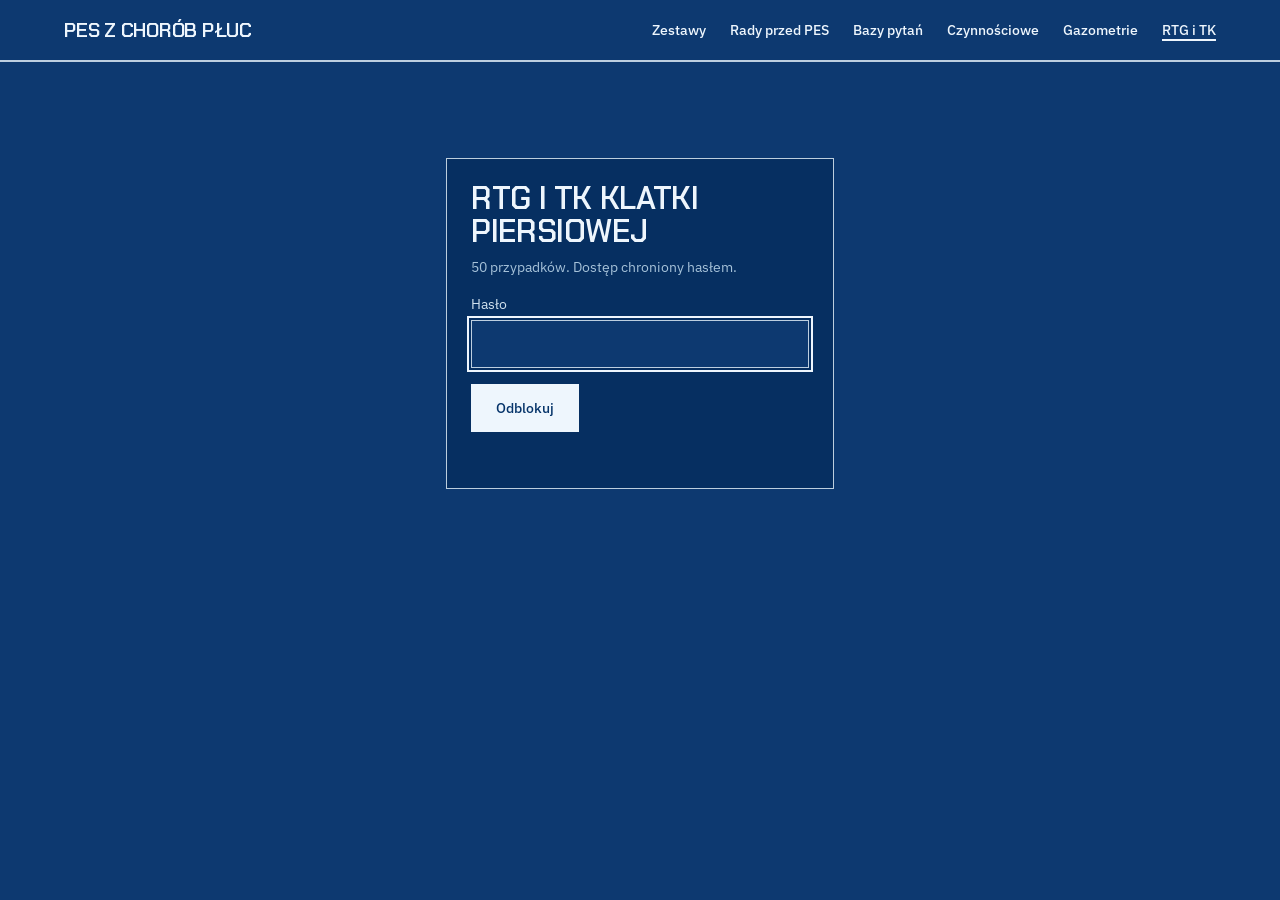
==== commit 1267f4b6: "Zabezpiecz hasłem RTG i TK Co-Authored-By: Claude Sonnet 5.5 <noreply@anthropic.com> Claude-Session:" ====
--- a/rtg.html
+++ b/rtg.html
@@ -1,94 +1,38 @@
 <!doctype html>
 <html lang="pl"><head><meta charset="utf-8">
 <meta name="viewport" content="width=device-width, initial-scale=1">
-<meta name="description" content="50 przypadków RTG i TK klatki piersiowej z opisem i rozpoznaniem."><title>RTG i TK klatki piersiowej: 50 przypadków</title>
+<meta name="robots" content="noindex,nofollow">
+<meta name="description" content="RTG i TK klatki piersiowej: dostęp chroniony hasłem."><title>RTG i TK klatki piersiowej: dostęp chroniony</title>
 <link rel="stylesheet" href="assets/rtg.css"><link rel="stylesheet" href="assets/chrome.css"></head><body>
-<header class="top-bar">
- <h1>RTG i TK klatki piersiowej</h1>
- <div class="filters" id="filters">
-  <button class="chip on" data-f="all">Wszystkie</button>
-  <button class="chip" data-f="tk">RTG z TK</button>
- </div>
-</header>
-<div class="layout">
-<aside>
- <h2>Przypadki</h2>
- <div class="grid" id="grid"></div>
- <p class="tip">Kolejność losowa, rozpoznania ukryte.<br><kbd>n</kbd> następny, <kbd>p</kbd> poprzedni, <kbd>r</kbd> odsłoń opis<br>Kółko myszy na obrazie TK przewija przekroje. Kliknij obraz, aby powiększyć.</p>
-</aside>
-<main id="main"></main>
-</div>
-<div class="lb" id="lb"><button class="x" id="lbx">×</button><img id="lbimg" alt="" src="[data-uri]"><div class="bar"><span id="lbn"></span><input type="range" id="lbr" min="0" max="0" value="0"></div></div>
+<div id="gate"><form class="box" id="f" autocomplete="off">
+<h1>RTG i TK klatki piersiowej</h1>
+<p>50 przypadków. Dostęp chroniony hasłem.</p>
+<label for="pw">Hasło</label>
+<input id="pw" type="password" autocomplete="current-password" required autofocus>
+<button class="btn prim" id="go" type="submit">Odblokuj</button>
+<p id="err" role="alert"></p>
+</form></div>
+<div id="app" hidden></div>
+<script src="data/rtg.enc.js"></script>
 <script>
-const DATA=[{"slug": "lung-squamous-cell-carcinoma-3", "en": "Lung squamous cell carcinoma", "dx": "Rak płaskonabłonkowy płuca z jamą rozpadu", "key": "RTG: obwodowa okrągła zmiana w prawym polu górnym/środkowym z poziomem płyn–powietrze. TK: guz ok. 7×6 cm, spikularny, z martwicą centralną i grubą nieregularną ścianą, nadżerka żebra (naciek ściany klatki).", "dd": "ropień płuca, gruźlica z jamą, GPA, zakażenie grzybicze", "nxt": "biopsja (przezskórna/bronchoskopowa), PET-TK, EBUS, MRI głowy; stopniowanie TNM (naciek ściany = T3).", "stacks": [{"k": "rtg", "label": "RTG klatki piersiowej", "imgs": ["69397727/d0c4b39430776e1dc88f548d4b74471b724883384feb73c1ca8fe6874e7eeb89.jpg"], "f": "A mass located peripherally in the right upper to middle zone appears as a rounded structure with a cavitary pattern, demonstrated by the presence of an air-fluid level. No calcifications are noted, and the hilar regions appear normal. The costo-phrenic angles are normal, indicating no pleural effusion, and there is no obvious destruction of the ribs near the mass. Current findings on background long-standing smoking, consider squanous cell carcinoma, and a CT scan was requested."}, {"k": "rtg", "label": "RTG klatki piersiowej", "imgs": ["69394961/16ea3e119e6123fcba594dca68f49759a59610165ae8d036f74c596a00309e2c.png"], "f": "Stable size mass and characteristics; no pleural effusion or hilar mass, and no other nodules in the rest of the lungs."}, {"k": "tk", "label": "TK – okno płucne", "imgs": ["69384443/e63367684648f49ac8731a6a410d5afc4145654f51a04b452fe79e60b3db3c19.png", "69384447/c72e3eb557aa6c8bec7ab1054729d5f9ac91b8db886a435ea505af974a614cb5.png", "69384452/1339789196bdaaaaf9e33d6bff90d3e74a7e9a8e71fb493512707a474f0aae6d.png", "69384456/6d7d55ffcafa632f04f2fb219f2134e8395b07b193c643224a491a6ec5bc7b4b.png", "69384460/634dbbd3d5dcc8eb8131330a209577c6db086d4afd851cf3695ca7aed7b95184.png", "69384464/fc7607d5645c84056ce40dd98cbe9050ca446da32ef1417c2cd457b6119189fa.png", "69384469/1492132aec4fafd2dd12eb173d45b7dfc9115e706efd6407c0c33f9d604b6f06.png", "69384473/38eec67db0131709077e88cfe9f8967bc4c18f8caebdafbe3527f0839193064b.png", "69384477/c4e25ff31bbf36260df6b928aeda2989d9366d02a7948223342905883f6cc2d9.png", "69384481/7073252b42130ddf9382354bb0b5793d15691303d7ca339d16823fe0dd294413.png", "69384486/e7213349bf5a48c9c41868e60ee914716df7d31b758577a2fe205db765cb3ab3.png", "69384490/b1293e435300a4b2278fc0792af5d08c79dd0766019fbffb8b87aa556121ff85.png", "69384494/200a149c5b1c2814f3acb8d8a349cb5b8d822b9325e5f76f71c4488e4a92222f.png", "69384498/440b755e9f1bbe1846bb6d24deef10825e5cfc03597abafda27749f7e720940e.png", "69384503/c0946eccd293a6d882bab03ace433de23598ea42b0c41d2f7a7b06bfb88fefb2.png", "69384507/b25794d5fc600aaec2f7ea1c0ad3561cd4b71594cc1ed014454807fcb12d7e16.png", "69384511/2caff82f021c58864ffee6a1a54c4765f2f7465baf5945f3cb8adff393d6850b.png", "69384515/2aa0053986601fbad86ebd1c2f8eaf0a87147a1810d1a999e252de7bc101da9c.png", "69384520/82f3833cba254710f10b1ac207a6f268b10d6098fede8d6eb94620fd6d11bc72.png", "69384524/2b266991ad94f8c7cae61b7738c4831c182165d02b9f0eccd580841a19c404b7.png"], "f": "About a 7 x 6 cm solid spiculated mass in the right upper lobe shows a necrotic centre (air-fluid level) and minimally enhanced thick, irregular peripheral tissue. There is mild erosion of the inner side of the rib abutting the mass. No hilar or mediastinal enlarged lymph nodes, and no pleural effusion. The rest of the lungs is unremarkable."}, {"k": "tk", "label": "TK – druga seria (np. okno śródpiersiowe)", "imgs": ["69384525/f4e6939a9e2cc04df9a213ab65bee0a8188fa04d20e02448f7ce5d84024bb0a0.png", "69384534/c27c0381f257af2e9d703f8f35f84fd8d889ef4080b6f785e691511867232c33.png", "69384542/4374167284e25de7ca99810f83420a9829f1a51c4a02214b03082995df7fb9dd.png", "69384551/d0a331072025c546673b5c9b5b1c71fb1210f080ee0450c8472c5a429930362b.png", "69384560/e25b3eb62aa33dccb0705f133a82283293d8daa316fa403e4dc931ad01ef7687.png", "69384568/a8187cdd22abaee3c430eb51be1fc74a6b27ff229537414f70be54f4f21e3d57.png", "69384577/cbfe73164a11c2c04e10238b5cc14444b5dfeca381b3844917016f28cce8ddfb.png", "69384586/467d9346a05db8f2f5c04a0c7e63d61dfdcb1db8d6a5832140646c360769082c.png", "69384594/f1f21c1f59eeef004fc6f4056a3d56388207a18652d4a493ecbfb9f6e84ff09d.png", "69384603/b5136d8cdab6fa13324c319cdbbe836e96233f3f70e8ce76fe18a02780b5799c.png"], "f": ""}]}, {"slug": "bronchiectasis-13", "en": "Bronchiectasis", "dx": "Rozstrzenie oskrzeli (płat środkowy prawy i przednio-przyśrodkowy segment płata dolnego)", "key": "RTG: okołooskrzelowe zacienienie prawego pola środkowego i dolnego z poszerzonymi oskrzelami. TK: pogrubienie ścian oskrzeli i rozstrzenie (objaw sygnetu, brak zwężania), rozsiane guzki ze szkłem matowym (zakażenie).", "dd": "NTM (zespół Lady Windermere), ABPA, PCD, mukowiscydoza, niedobory odporności", "nxt": "posiew plwociny (bakterie, NTM, grzyby), Ig, fizjoterapia, makrolid przy ≥3 zaostrzeniach rocznie.", "stacks": [{"k": "rtg", "label": "RTG klatki piersiowej", "imgs": ["15667439/e79c21bf4bec4f8a3f9b279d641258.png"], "f": "Extensive predominantly peribronchial opacity in the right middle lobe and right lower lobe predominantly affecting the anterior basal segment with dilated bronchi consistent with bronchiectasis. The lungs are hyperexpanded. There is blunting of the right costodiaphragmatic angle.The cardiac silhouette is enlarged, and the aorta is ectatic."}, {"k": "tk", "label": "TK klatki piersiowej", "imgs": ["15667443/97877ef309ae1a13970ae8ed7773f9.png", "15667446/70ace4880b0a29814d31f87fbac22c.png", "15667453/05c077fbad2e8ab26ca9d5d57c7330.png", "15667473/2600a9339c3397a3a3a3057241878b.png", "15667486/fdfef434cf56536763720b944bbb57.png", "15667511/2bff9effce676674a593bc3069da95.png", "15667525/d0bc72b1e87a9a54249b0ada0d1122.png", "15667557/822c487d77bfd20395dc625274197a.png", "15667574/f0b17f20008989c9c7cacf12e965b2.png", "15667587/29c8ff147a148ee6a4ca8770915fc2.png", "15667604/57bdb3d232dcc8f40c2d5575b06769.png", "15667634/ad7bf37b637664167bbace514e9028.png", "15667653/f571d1d8ed66369125e798e3dc6577.png", "15667669/09eaa7a6805a120211e2d7504ebea9.png", "15667681/f8ba722bc9a4b62708df8cbc63a74d.png", "15667698/bc6e731ebf3693fb3c7a7a14822348.png", "15667714/79f0275d7b40619670576a0ac13950.png", "15667740/528f0f508eb5ac6883b51392a96dc0.png", "15667759/f5eb6bc9623b2bbcfb571f8bde3fc3.png", "15667781/0caf6683e8b0bacc2636ef73927ed3.png", "15667792/2b50819117a8d5512d1985b9b6af30.png", "15667804/fa07fedfef6d12ff91bfb05215c69a.png", "15667810/a7c220da6017851f248f67b5e39097.png", "15667833/e365f8e23552010dd3570992daaad9.png", "15667843/600b533cf744ca95faab13baee94e0.png", "15667857/a4a4452214a761683b2c3767f068ba.png", "15667873/963c08f7d7e166b13a639c038ae774.png", "15667919/bd65c262307905a650b0d090736c0a.png", "15667942/1c84df5315af2f03bc17a4b036199d.png", "15667962/c94ba5a5356977237f83bc6b4659a5.png"], "f": "Peribronchial thickening with bronchiectasis is seen within the right middle and anterior right lower lobe. Scattered ground glass nodules are seen within the right lower lobe."}]}, {"slug": "lung-adenocarcinoma-occult-in-collapsed-lung", "en": "Lung adenocarcinoma - occult in collapsed lung", "dx": "Gruczolakorak płuca ukryty w niedodmie płuca", "key": "RTG: duży lewy płyn z częściową niedodmą, po drenażu resztkowy płyn i niewyraźne utrzymujące się zagęszczenie LLL. TK: płyn z niedodmą; w niedodmowym płacie dolnym słabo unaczyniona masa uwidoczniona po kontraście.", "dd": "zapalenie płuc, niedodma bierna, ropniak", "nxt": "lekcja: u palacza z płynem i trwałym zagęszczeniem po drenażu szukaj guza (TK z kontrastem, bronchoskopia, cytologia płynu).", "stacks": [{"k": "rtg", "label": "RTG klatki piersiowej", "imgs": ["39280948/acd0b1469b102920ce7c6bb17f65e9.jpg"], "f": "Large pleural effusion on the left with partial lung collapse. The right lung and pleural space are clear."}, {"k": "rtg", "label": "RTG klatki piersiowej", "imgs": ["39282916/4992092b3cda98fc3dba36c69b696f.jpg"], "f": "Small residual left pleural effusion and LLL ill-defined persistent opacity."}, {"k": "tk", "label": "TK – okno płucne", "imgs": ["39279986/20a0df7990a95b1f4d56e2054da959.jpg", "39279991/d4732c05794ebf12fa61c7d7810eb4.jpg", "39279997/1768a96021750752d3f309c88f8fdb.jpg", "39280000/45098914e493eb47c3e5449cb7a3fc.jpg", "39280002/21afdcbdb1465a12dc9e880f0270a4.jpg", "39280008/884fe6cda97854be427aa763741875.jpg", "39280011/23e9dcaf3fa2a0f6a0598e6d044c9b.jpg", "39280016/f58f37e8dad33c7825c06bd66e340f.jpg", "39280021/7f9d156c7672f85a2d4a624b37b3ae.jpg", "39280023/850004a319e0f2d34e88d967b99a45.jpg", "39280033/9e0582d8f33e444f0fe8e3d90a0b6d.jpg", "39280036/654e85c64aaec85a0a3a3302dd148b.jpg", "39280041/e404dca5b04af520cb68cd4fd17303.jpg", "39280045/121f026edea6f10de6614d4b15ef13.jpg", "39280048/01802bd16403f27c34430941673ac1.jpg", "39280051/ec212f5aa6223f71d9558a8b5531bb.jpg", "39280056/b58f2051331ed897ca3f93ae3ea35e.jpg", "39280059/e27b073adc7598a6f8aa84a7c35112.jpg", "39280066/c94f87f00a0dc5fa784568e61b5ccc.jpg", "39280068/eff1245cacf716388faad4294f98e2.jpg"], "f": "There is a large left pleural effusion with partial collapse of the lung. Within the LLL collapsed lung, there is an ill-defined hypovascular mass that is highlighted in the normal enhancing collapsed lung."}, {"k": "tk", "label": "TK – druga seria (np. okno śródpiersiowe)", "imgs": ["39279904/a7f4f69b83e23e75680b3b1d2200d1.jpg", "39279910/2f81e791a1fbb8866678a6a05fabab.jpg", "39279917/e0c2be79eb7b058dbafbb304b30b49.jpg", "39279923/5dc27b4469c4271c64453c59e5fb07.jpg", "39279929/d0650ecd72c0fc760314b6d45589a3.jpg", "39279936/99b4a9a95833547c127d79c312644f.jpg", "39279942/106e0ed6af0a7a4256ffedd2d339c4.jpg", "39279948/e4ac0af2a7f2497213ee111b55a091.jpg", "39279955/6050ba1c42f3bfa8818d8fb26d80c5.jpg", "39279961/02bbf1fa8777ea94f1be187074e6a5.jpg"], "f": ""}]}, {"slug": "pneumocystis-pneumonia-12", "en": "Pneumocystis pneumonia", "dx": "Zapalenie płuc wywołane Pneumocystis jirovecii (PCP)", "key": "RTG: okołownękowe zamglenie. TK: okołownękowe szkło matowe z licznymi torbielami, kilka obwodowych guzków, bez płynu i powiększonych węzłów.", "dd": "CMV, wirusowe zapalenie płuc, PAP, obrzęk płuca", "nxt": "HIV (CD4 <200), immunosupresja; BAL (PCR/IF), LDH, β-D-glukan; kotrimoksazol 21 dni + steroid przy PaO2 <70 mmHg; powikłanie – odma.", "stacks": [{"k": "rtg", "label": "RTG klatki piersiowej", "imgs": ["26487035/644b751634d3f798ff1dd17c31cf36.png"], "f": "Hazy opacity in a perihilar pattern. Possible pulmonary nodules. No pleural effusion. No focal consolidation."}, {"k": "tk", "label": "TK – okno płucne", "imgs": ["26459251/b2351c59f258c9dc1cd21c326b193c.png", "26459256/fcfd250a63a2544eafa4e070f80d0c.png", "26459260/7acde79c2840d05afa5d000c303d0d.png", "26459263/3bc4bebfedf3634c142d2115ab56e4.png", "26459267/6bb56a80f2ab2fd15655d79377e412.png", "26459271/6f0514aa10b310191b1389b3ae875d.png", "26459275/5f57bc1ddf8c5857605cf5ab7bc054.png", "26459279/5d5077dbe095dfceb9dac87fbf9c5c.png", "26459282/589b4740f37fde4192009bf8e525de.png", "26459286/0f0d50b4c79d86cb09f61cf51c4ec2.png", "26459290/97df5053144d96d8be8d630da3ff28.png", "26459294/5cc7126962fafbdabeea1424a95ede.png", "26459299/1940a5be58308c5d25ff9c5b5de10f.png", "26459307/14c553ba53cbab88a13f3230d880bd.png", "26459315/87fe721577e312ebc5f83914c9959b.png", "26459319/f07c679ca20f2fcf9d1365bc73f89c.png", "26459329/2cc1dd65e923abc3a950cb5292edab.png", "26459340/0c5e22f426c52e6fe89b9335a1d06f.png", "26459350/686d9d68e0730aaeb2e48e89c026c2.png", "26459357/24389130086c85b1190dd476e0ca92.png"], "f": "Perihilar ground glass opacity with multiple pulmonary cysts. Few peripheral hazy nodules. No pleural effusion. No lymphadenopathy."}, {"k": "tk", "label": "TK – druga seria (np. okno śródpiersiowe)", "imgs": ["26459151/4480c8418f6e8af75f6c5f7b752e0b.png", "26459159/4a72c566ef5af28757bbe03d098153.png", "26459167/d4de489cecdeda27ead7f348cbae0e.png", "26459175/15cd73b7ff514241876a5faf048a57.png", "26459183/d026f42177f21e5544d799841176e0.png", "26459191/83ddfe5ce6dbbad5e6f3657a044770.png", "26459202/d0c46f93f18c8ca7e74fb87a5b0284.png", "26459213/8a3b04ef65d0d7aac590d7b916a2f4.png", "26459226/00b18e9dfed19f7a23f02489e74e42.png", "26459243/64aa0cfaf8dc15ecef8f6141028fbf.png"], "f": ""}]}, {"slug": "mesothelioma-24", "en": "Mesothelioma", "dx": "Międzybłoniak opłucnej złośliwy", "key": "RTG: duży lewy płyn i obustronne zwapniałe blaszki opłucnej. TK: drobnoguzkowe pogrubienie opłucnej lewej obejmujące opłucną śródpiersiową (dren w jamie opłucnej), zwapniałe blaszki, brak nacieku śródpiersia/przepony/ściany.", "dd": "przerzuty do opłucnej, ropniak, rak płuca z naciekiem opłucnej", "nxt": "torakoskopia/VATS z biopsją + IHC (kalretynina, WT1); stadium; nivolumab + ipilimumab lub pemetreksed + platyna; ekspozycja na azbest.", "stacks": [{"k": "rtg", "label": "RTG klatki piersiowej", "imgs": ["55133819/29af037dc62435f7edd29d5107b6747450facfb6950b109cf8b53d943a2fa853.png"], "f": "Large left pleural effusion with bilateral calcified pleural plaques.Malignancy requires exclusion."}, {"k": "tk", "label": "TK – okno płucne", "imgs": ["55133914/1.jpg", "55133918/5.jpg", "55133921/8.jpg", "55133925/12.jpg", "55133929/16.jpg", "55133932/19.jpg", "55133936/23.jpg", "55133939/26.jpg", "55133943/30.jpg", "55133947/34.jpg", "55133950/37.jpg", "55133954/41.jpg", "55133958/45.jpg", "55133961/48.jpg", "55133965/52.jpg", "55133968/55.jpg", "55133972/59.jpg", "55133976/63.jpg", "55133979/66.jpg", "55133983/70.jpg"], "f": "Left pneumothorax with a pleural pigtail drain in the costophrenic recess.Extensive fine nodular thickening of the left pleura involving the mediastinal pleura. No evidence of mediastinal, diaphragmatic, or chest wall invasion. No lymphadenopathy.Background calcified pleural plaques.Plate atelectasis in the lungs. No appreciable lung mass. No anterior mediastinal mass.Cholelithiasis."}, {"k": "tk", "label": "TK – druga seria (np. okno śródpiersiowe)", "imgs": ["55134045/1.jpg", "55134053/9.jpg", "55134061/17.jpg", "55134069/25.jpg", "55134077/33.jpg", "55134084/40.jpg", "55134092/48.jpg", "55134100/56.jpg", "55134108/64.jpg", "55134116/72.jpg"], "f": ""}]}, {"slug": "solitary-pulmonary-nodule-incidental", "en": "Solitary pulmonary nodule - incidental", "dx": "Przypadkowo wykryty pojedynczy guzek płuca (ok. 1 cm)", "key": "RTG: dobrze odgraniczony okrągły guzek ok. 1,1 cm w prawym polu. HRCT: dobrze odgraniczony guzek ok. 1 cm.", "dd": "ziarniniak, hamartoma, rak, rakowiak, przerzut", "nxt": "oceń: wielkość, brzeg (spikulacje), gęstość (lite/subsolidne/szkło matowe), wapnienia/tłuszcz, płat górny, palenie, wiek; Fleischner: kontrola TK/PET, biopsja, VATS przy >8 mm i wysokim ryzyku.", "stacks": [{"k": "rtg", "label": "RTG klatki piersiowej", "imgs": ["59528065/62057d3051ceed07b6fea873a54b80ed0c0ea833f921476e605b140c364df8a2.jpg"], "f": "Well-defined rounded opacity is seen at the right midclavicular line measuring about 1.1 x 1 cm."}, {"k": "tk", "label": "TK klatki piersiowej", "imgs": ["59530294/139d01f671db3f5048508004784ab6ea7c2895feafeabf622ce177ce66fb0567.jpg", "59530296/22b7acda6fcedf94eaafbaead6dcf4fc0fa98f7eaba7948451644ab24b777580.jpg", "59530297/b28d08153267bbc56bd3398b5490cccdc7ed1c52555cb5a27d6125f5f46654be.jpg", "59530299/8deee0f9ff2eb317ad06e1f698898847e61d5fcd0670132155a760337a4a8dc7.jpg", "59530300/63c49fc78a2eaa17b54500b7a7c434350595c8ae6507c01c9f301ab9346f19bf.jpg", "59530302/2c59b9e5ab42b1e992500c62d128ae1854a875d57de1f553820d58de2f183ba2.jpg", "59530303/4ff3e47c87c48994982dcb29d48033a87f3f0843c169eaf715a759c5767344c6.jpg", "59530305/58e8fa284034e7f1f04cf73d7a2497f4f5c623589f8a8f83109ca3270987fb99.jpg", "59530306/c9e01392d0dde950c2feb4fff0c2c6eb86522386d4cf9eb926abade38ddfcc11.jpg", "59530308/47fd724b30cebd9e6ed048778ec603a2b6bcee9cf0144e7ea091eb82d8529e7e.jpg", "59530310/f0aa7226bb94ab9de14345a1557efe9e786fe08e5d8031ba829c4e1f71620ddf.jpg", "59530311/df428de63f91351ae0483e82271e433264eda9ed014298dae0b490be562fb4f0.jpg", "59530313/4ff75c982b91fb81bd55c0e8fd9999fcfa69c371de344194452dcab1bd798a3b.jpg", "59530314/c201eec4a0f063de52e763493e26ff69fa00c279ac1579a6000265e5f2c56bc8.jpg", "59530316/4901336b6dedb3399ab8e8eb34ff56d4c710976d7fd9563a337cf590dff49d76.jpg", "59530317/63d39e57d089af4eab6937d97cb2c57202c644346f3bb6ba389e4a6f1f4287f2.jpg", "59530319/f6c36376c40c249259f9296502f504117998f92f88b712f9d6c853805f04adec.jpg", "59530320/37d368d5c31e45275a08e70a501c3cac13cb3e65c58724c08658e1fb0b7cf83b.jpg", "59530322/72f519a82c4199139823b9101793e51343d7b814a28fc6d8b277469a54b3dc77.jpg", "59530323/d278c17a9a625268b266aeb4c850cf75d5dd24d989da54263a8582f6175471b9.jpg", "59530325/bc3142bdc7b42b8ad962d23ac56e60e345f69772511353ffc97ceb33442aa432.jpg", "59530327/e177a8bfdf3912afb1847fa963134d64f3330de65b71f00aea65f984b47402c4.jpg", "59530328/139032a9303470c4537a183edc8de3d0e820a81f841a56f2880344715221bb60.jpg", "59530330/b169c481690e40182cfce3e846ffc5f166537af7ce8bf12f320cf10875124aec.jpg", "59530331/c1f40a2f3e180f413e3a7c9d3d26c55cdaa393c46e806e530ba705cefc05207c.jpg", "59530333/201eefb54496900cfbdb7bc2a44b041205948b989108e1d1d4680228547cb7b4.jpg", "59530334/e0fb0fa1c73f9bf377fd6aaf7faaf287a1ad53a1fad6850f9e268db97125ad68.jpg", "59530336/94bfed336da1d6330c6bdb20eec50075650e041dda70e0eea1e4d4087b909bdf.jpg", "59530337/20e9864109e91e411b6570fa5dba0cc8cf678c73a7c267e07f669a6d4be990dd.jpg", "59530339/97443d87483585ff376db2c1f0db0b48c1f1c9593e68b75a1f3be9f76ff3c821.jpg"], "f": "HRCT shows a well-defined rounded opacity in the right lung measuring about 1 x 1 cm incidental a solitary pulmonary nodule."}]}, {"slug": "radiation-pneumonitis-2", "en": "Radiation pneumonitis", "dx": "Popromienne zapalenie płuc (po radioterapii, chora po mastektomii prawostronnej)", "key": "RTG: stan po mastektomii prawej, uniesiona prawa przepona, obustronne zagęszczenia okołownękowe i przytchawicze, smugowate zagęszczenia RUL. TK: zagęszczenia nieodpowiadające podziałowi anatomicznemu (wg pola napromieniania), nieregularna grubościenna jama RUL i drobne guzki.", "dd": "nawrót nowotworu, zakażenie grzybicze/bakteryjne, organizujące zapalenie płuc", "nxt": "wywiad radioterapii (4–12 tyg. po), wykluczenie zakażenia i wznowy; leczenie – prednizon.", "stacks": [{"k": "rtg", "label": "RTG klatki piersiowej", "imgs": ["21622223/d4a29a669b662643ffe7693d22b93391086dafe95f7b2ba7fb142fb1a479ddbc.png"], "f": "Chest Xray:\nEvidence of right mastectomy\nElevation of right hemidiaphragm\nBilateral perihilar and paratracheal opacities\nStreaky opacities in the right upper lobe\nArea of rounded lucency projected over the medial aspect of the right clavicle\nIndistinct outline of the left side of the body of T6\nLeft sided PICC line, satisfactorily positioned"}, {"k": "tk", "label": "TK – okno płucne", "imgs": ["21624466/e208f8f12f4c2f71f1bb85efaf637908242a7fefadd75fc4b67e3b6a4ea2ec32.png", "21624469/272041f9180fc54438ae89fcaae1b142852b184be05f300aee656dd3ba6d941a.png", "21624472/090d991ee57a780fbb5d8f05f9fd824ee595d916755fdbdae5b83cf25240aeb5.png", "21624475/fb538ff4bd9c4f69ef51b44836cf61052994047f76e7fe9d9a2cf4934e5b2df0.png", "21624479/b2d122341d5705671cec5be7d70b139a7ba0284854ff30f82cc19acc46588d89.png", "21624482/96f88350aa92b1c27d37aa45e8cb8dfad8b2977b7d08fe276d91c6ab04312f77.png", "21624486/a746375f5a32051e73bed7cb1de50d8ab737f866f4fd57f94276ad6740b4a4c5.png", "21624489/89cf7d4dffd832003e97331d780baf828a38532c0a04b28aa39db8711fe82d62.png", "21624492/e682712106e93b3ec0c33396e8aed268d4ffb7e622ef1530d6fe9060385bfced.png", "21624495/2521e7d8902ff53aa3483a98b53e2d9eebb39f9d973ac0311becc13184c801e0.png", "21624499/9d6864447af2e34873217b01ea12dd9f4c3e449df0c65e5fe10c7ef8bd9acedb.png", "21624502/2f1f68ba2698f156fc79cc80ad8a3fd8092d2868546500b8f31dccd5fc80addd.png", "21624506/0b37af03120256e1f23b22427769fa623e0e59938105bf2ca36286c009e899eb.png", "21624509/856cb0ec456964c1e657eff7333fc67216850d961e03eb9761f9beabce5b328b.png", "21624512/b02e44341f2d41c1eba8f3183008aaf32c64cb56397b6cfb41cd21093a3fd6d4.png", "21624515/a684c0e1dcdd4d4d4d7079b071d9aa926496bb03890136cfa0719a829dd370fb.png", "21624519/e8be586e25b439be6e1ecaf7dd6a966b73343a9bc9dd136f3cf7a2fa3eb2d01d.png", "21624523/51732f4f3828eec8c007a39469044a10b9b66e1b36c30e16ddc948ee8be339cb.png", "21624526/90ae864db100ee41bfba10457456884154bc364009f2c89cb872945b9e11dfbc.png", "21624529/f41464f8bba50ac62bb91af5753c42a2d5f733574f2cd18d533180475ca61378.png"], "f": "CT Chest (axial C+, lung window and coronal bone):\nIrregular thick-walled cavitating lesion in the right upper lobe\nScattered 4-6mm pulmonary nodules in the right upper lobe\nDense air-space opacity in both upper lobes in paramediastinal distribution with sharply defined linear outer borders, traction bronchiectasis\nAir-space opacity in the right upper lobe\nSoft tissue density mass anterior to the left side of the heart\nScattered vertebral body lytic lesions throughout the visualised axial skeleton, compression of the left side of the body of T5"}, {"k": "tk", "label": "TK – druga seria (np. okno śródpiersiowe)", "imgs": ["21624232/cf72433cc2ddac746265e1c8198a5fd4c0053af929c81b8e5dc3a5d1599271b0.png", "21624240/c6ebf6f9cf27d6ef671f22aae0e0712926d7b225549c39b14a6f723de77b799b.png", "21624247/e8588c5f1b7f0219596815c34e4767fd69ea73fcff90d3cf4039c92b9e35e9fb.png", "21624256/e5f8264139612a5cbbbef21a3468e59aabc77cb9b8ccc28830a9816a776a7be1.png", "21624263/b6339e6a00bd71c692b0f7be93cfe55f8201beeb98938ba8cb324108b2c35e00.png", "21624270/a497442c26d1f49d4c6bcda84ea034a9e7cdeb1fa8a4ab5b23a79636ff347dad.png", "21624277/35dd955abaee99aa60f526dae3623ad290fe117d788d239b1f1f064f26b2e6d0.png", "21624286/d35978309e1d95a274da3961c913dad6ce76cc9a863c6eabcead5777f8545c21.png", "21624292/262322249ac4d8c0082304eba05643e3d94709bf961bab55291ef60eb7150a34.png", "21624299/760516da171fbcab7980abfcb0d07a080f78fca18e97854490c54c9856a179fb.png"], "f": ""}]}, {"slug": "aspergilloma-7", "en": "Aspergilloma", "dx": "Grzybniak (aspergilloma) w jamie górnego płata prawego", "key": "RTG: zacienienie w górnym polu prawym z utratą objętości (tchawica i śródpiersie przesunięte w prawo, wnęka uniesiona) i półksiężycowate przejaśnienie. TK: jama z centralną masą tkankową i objawem półksiężyca powietrznego.", "dd": "rak z jamą, ropień, gruźlica z jamą", "nxt": "tło: stara gruźlica, sarkoidoza; krwioplucie; embolizacja tętnic oskrzelowych, resekcja; przewlekła aspergiloza – itrakonazol/worykonazol.", "stacks": [{"k": "rtg", "label": "RTG klatki piersiowej", "imgs": ["1342735/2bb71096e7d2730b68456ef4847c071c7198da7ab66f653af6e0bd84954341a6.png"], "f": "A densitiy in the right upper zone is present with clear evidence of volume loss (the trachea and mediastinum are pulled towards the right, and the hilum is elevated). At the inferior margin of the central opacity there appears to be a lucent line."}, {"k": "tk", "label": "TK klatki piersiowej", "imgs": ["1342656/bf5cc7fafb43d9a3f483def6d4a9d5d0f9fdd798054de7475129df2bb372663f.png", "1342658/f7da51d5669a1ae3b4b267876f7774c6976e1c0963030ff8f04f853fd4285d79.png", "1342659/10b8d9c17714b2334c8c2e2604cf819353c64270da71037b5b2be916757b815a.png", "1342661/7789c2d5276345c4cfb1fdebe6a63f3225a2597d66d0c73db04c515da3852f25.png", "1342663/d29ad896bf3693f70a25e224ae0cd85c2d9d3da21a80190b4bdd194995cff52f.png", "1342664/82142f1204539bb4c7ec1c0c3c70edcd3dd700b73c4288e3e0334a48610aeade.png", "1342666/34cc204bf3e1be99b0748e948961278529d08dc8a12216ec8782ade9ecbce5d0.png", "1342668/73a1f8555e00106bbc653d5cc1e5c4977d9d4398a54fe1c575143382a594da9d.png", "1342669/5b7bee7688e93b07400f8cc9a1276814fbbd7bc805da4b4cfe114bd13a833811.png", "1342671/ca6f10f720aadfdf13bdff4448be69b992eed5b0394b78d2e1cf344e3dbf5220.png", "1342673/21a97a1eb4a9bc8855b66841561f02ae29b82f577526dc9b4b08a452f92edeca.png", "1342674/5fd30b2413eedd6b456be4e6e48736ef8cc2e673c5432ba57a2d454d32008496.png", "1342676/7180712555d64781b67ed79144c266b4daaf6ad15cd1661b9a71ed1123eb1950.png", "1342678/7ed067a4295f6ffce2740a0f03eb5bbcb895b8b8335fa620cfac894c2f00a047.png", "1342679/866a4a3f77c77baeb0b893b093dd0c988e78ba252b6ae70ac28cb1b576f9d1e1.png", "1342681/c4181463b3d4616b849fcd76f28663bcb2aebfb33cfcec7cfc0c0c22b51b2052.png", "1342682/120e271c021b3f8d5897caca5e7b96dd5a71a25b24a17c5b66b09bdf4145bb68.png", "1342684/797786d982ffc79cc00c8e3ecf337f6030b0b9ddc146a266a84fd06c76f34579.png", "1342686/b4c881f26bfa853cd982f0372dcecd68c6a9feaf99b57960a2871609b92ee76c.png", "1342687/f10e078b8cfdc69d1df6e81b26610c4d32a3fb141b2259d57920d390f1b44509.png", "1342689/6f350b90952d8f1738d11f4bac8b302f12f6b018823a8ad122d8d78f2e160372.png", "1342691/d50ca2a114cba801b6d3ce9c5accbb83ba8403f51962fce0c77234092ddbe238.png", "1342692/aeeb6d6a87ead56fb52fb09b43fe0026ef6332aa2fbdf7c2ada827ed81b7f32f.png", "1342694/1e01fce4d273115e5c5825cc64720936ee6d1c24982b1b52d9052a45b5b01404.png", "1342696/0513f69819dde1d270d24d01a716546fbc317f60cb85c67d3040c0c9b4126064.png", "1342697/00a700189773e4ce65567dd3d988c0c9e0d263946de0f120b6967254a36b97ef.png", "1342699/8418632e63b3efce7b0aa85d89e619edba4293614e840d686dd42a117fb14956.png", "1342701/ef02fce7199c0967535d7a659eb872236549655627d0a61b9efefbc84f551c75.png", "1342702/246303b57cef1687467acc4fbfdb51cc186a133103d122545bf878100b1e4bdb.png", "1342704/d8ced80a1048452afd4d87e1cda51d1c9bb2119f35332ba11096e6ebdf867922.png"], "f": "On the CT scan the right upper lobe density had the classical appearance of an aspergilloma: a well formed cavity with a central soft tissue attenuating rounded mass surrounded by an air crescent sign."}]}, {"slug": "miliary-tuberculosis-2", "en": "Miliary tuberculosis", "dx": "Gruźlica prosówkowa", "key": "RTG (PA + bok): liczne drobne guzki 2–4 mm w obu płucach. TK: tysiące drobnych guzków o rozmieszczeniu centrolobularnym/losowym, splenomegalia z hipodensyjnymi guzkami w śledzionie.", "dd": "sarkoidoza, przerzuty z raka tarczycy/nerki, histoplazmoza, pylice", "nxt": "Xpert/posiew z plwociny, BAL, biopsja; dno oka, płyn mózgowo-rdzeniowy, HIV; leczenie HRZE; izolacja.", "stacks": [{"k": "rtg", "label": "RTG klatki piersiowej", "imgs": ["1429785/d815245ec98b5f0efc73b89daef72c.jpg"], "f": "PA and lateral chest x-rays demonstrate wide spread small (2-4mm) nodular opacities distributed throughout both lungs."}, {"k": "tk", "label": "TK – okno płucne", "imgs": ["1430012/4b710c496635f81460826ece29041c.jpg", "1430015/2a9c2647edb5f6f0813a33e1c5659e.jpg", "1430019/85f55bedf68671e36cc4001e53268e.jpg", "1430023/a34f04272bd9ef93b3ec55a7e9a613.jpg", "1430024/5836d3e911590485cbf631c8b54858.jpg", "1430028/b298080dc74584ef4b8414b951e89e.jpg", "1430032/1ceef2b1a09eae00b57830380ad48e.jpg", "1430035/a04405da14a375470caf0401903479.jpg", "1430040/6d1abeb2a7724dd561db93a1c1281c.jpg", "1430042/ca33615a2205eade7afa915165ae14.jpg", "1430043/f108187ec115136822e0c0516be018.jpg", "1430047/3e0355e27929002e3babea398f5e67.jpg", "1430050/7baa0f889ac565805cd463bd2f7d16.jpg", "1430054/cabac95a3aa96114cf061b291fcbda.jpg", "1430058/b123415bf892c7ed8039a147fd5e32.jpg", "1430063/d53a6c5239aeae8e8ac988d3c60132.jpg", "1430065/39c7ba02d5564ee0d72d20d8cb1d49.jpg", "1430068/61b749c6130247b5e42daf365ed707.jpg", "1430072/b6bd3f8c4845610eb221e1161c9753.jpg", "1430076/fde9db4c1236277d12c2ff8cb97c70.jpg"], "f": "CT of the chest confirms the presence of innumerable small pulmonary nodules, which have a centrilobular predilection. Dependent changes are also present. The mediastinum is unremarkable. CT of the upper abdomen demonstrates splenomegaly with multiple hypo-attenuating nodules, best seen on the portal venous phase."}, {"k": "tk", "label": "TK – druga seria (np. okno śródpiersiowe)", "imgs": ["1429857/081e8e509ebedef1f066d3d24b9a68.jpg", "1429863/b6fa2598a3cdd1b9b3145de53630f0.jpg", "1429868/0bfb6dfd4c9edd42692e4034aabea5.jpg", "1429871/688ebfc23cc50678eb8ee7e57d0e77.jpg", "1429879/31e9991139e120ea847721c6840536.jpg", "1429885/611ed0f3ddf6bd045c7edd74ebe9ad.jpg", "1429892/9da54320c69b1410f1f7a41dea3173.jpg", "1429911/92ff007c7ca42bedb7756fbcfd9229.jpg", "1429918/073f0bb59bfca2e5ae3b65628b8400.jpg", "1429923/8468933af97b9e0761171cf1a39dbc.jpg"], "f": ""}]}, {"slug": "complicated-lung-hydatid-cyst", "en": "Complicated lung hydatid cyst", "dx": "Powikłana torbiel bąblowcowa płuca (Echinococcus)", "key": "RTG: cienkościenna jama z powietrzem w okolicy prawej wnęki. TK: duża jama powietrzna z zapadniętą błoną wewnątrz (objaw lilii wodnej) w prawym płacie dolnym, otaczające zapalenie, płyn w opłucnej, powiększone węzły wnęki.", "dd": "ropień płuca, gruźlica z jamą, aspergilloma", "nxt": "serologia, albendazol + resekcja chirurgiczna; uwaga na pęknięcie (anafilaksja).", "stacks": [{"k": "rtg", "label": "RTG klatki piersiowej", "imgs": ["53519602/IMG-0003-00001.jpg"], "f": "Relatively thick-walled air filled cavity in the right hilar and infrahilar region involving medial aspects of right middle and lower zones."}, {"k": "tk", "label": "TK klatki piersiowej", "imgs": ["53519603/IMG-0004-00032.jpg", "53519604/IMG-0004-00060.jpg", "53519605/IMG-0004-00076.jpg", "53519607/IMG-0004-00092.jpg", "53519608/IMG-0004-00100.jpg", "53519609/IMG-0004-00108.jpg", "53519610/IMG-0004-00116.jpg", "53519611/IMG-0004-00124.jpg", "53519613/IMG-0004-00140.jpg", "53519614/IMG-0004-00148.jpg", "53519615/IMG-0004-00156.jpg", "53519616/IMG-0004-00164.jpg", "53519617/IMG-0004-00172.jpg", "53519619/IMG-0004-00188.jpg", "53519620/IMG-0004-00196.jpg", "53519621/IMG-0004-00204.jpg", "53519622/IMG-0004-00212.jpg", "53519624/IMG-0004-00228.jpg", "53519625/IMG-0004-00236.jpg", "53519626/IMG-0004-00244.jpg", "53519627/IMG-0004-00252.jpg", "53519628/IMG-0004-00260.jpg", "53519630/IMG-0004-00276.jpg", "53519631/IMG-0004-00280.jpg", "53519632/IMG-0004-00284.jpg", "53519633/IMG-0004-00288.jpg", "53519634/IMG-0004-00292.jpg", "53519636/IMG-0004-00300.jpg", "53519637/IMG-0004-00304.jpg", "53519638/IMG-0004-00308.jpg"], "f": "There is a large air filled cavitary lesion with internal crumpled membrane in right lung lower lobe. Surrounding mild pneumonitic changes are seen.Right side mild pleural effusion is seen.Rest of the Lung fields are clear.Prominent right hilar and sub cranial lymph nodes are seen. The largest right hilar lymph nodes measures 16 mm in short diameter."}]}, {"slug": "lymphangitic-carcinomatosis-6", "en": "Lymphangitic carcinomatosis", "dx": "Rakowatość limfatyczna płuc", "key": "RTG: siateczkowo-guzkowe zacienienia dolnych pól, wydatne wnęki. TK: guzkowe (paciorkowate) pogrubienie przegród międzyzrazikowych obrysowujące zraziki, pogrubienie okołooskrzelowo-naczyniowe, powiększone węzły przytchawicze/podkarynalne, bez płynu.", "dd": "obrzęk płuc (gładkie pogrubienie przegród), sarkoidoza, zakażenia atypowe", "nxt": "ognisko pierwotne (pierś, żołądek, płuco, trzustka, prostata), biopsja; rokowanie złe.", "stacks": [{"k": "rtg", "label": "RTG klatki piersiowej", "imgs": ["58744863/0..png"], "f": "X-ray frontal projection shows reticular nodular shadowing in bilateral lower zones lungs. No associated collapse/consolidation is seen.Bilateral hila are prominent. No calcification is seen in the hilar region."}, {"k": "tk", "label": "TK – okno płucne", "imgs": ["58745461/e9b0e181040ec8e38f5d4baf7faf424ac5c28bbb4c0c6c547fe4fa073fdcb10f.jpeg", "58745463/3b0404596f8aa6f6829a26b24753297c2cc92ddde9b2bc6868809f5ef91a2eb3.jpeg", "58745464/206919c1f834e45e26b5eb5d1543b60d1adf9299937c0f78dac4609c10eb4c9d.jpeg", "58745466/6e3835c34537900ad66fa638341fd6dadef2fa96c7dedb11f789fbf5b9b10ceb.jpeg", "58745467/3a645a27be330b5b66d4adf7fa11848f88d33446ca8d3a6b9a1561306cc9a350.jpeg", "58745469/08043ab7c1d5f61fed6c55c918dcf953b81ecc150d45d9e0001bd4c043c42f36.jpeg", "58745470/536ee81cd6f42a19b10f86f655d5b9ab2f0dfdd730b98cef3070ff0d223dc9aa.jpeg", "58745472/565ab7de4ecb6e91157423f10e2f96ab8a1931eb4189538d7f89deee8ce4ce4c.jpeg", "58745474/2dd376d4db87ed26026374fa800a99a1986f2d833af784a44beb5b92c2c825e7.jpeg", "58745475/c46836a671b785904aeb6834e107b3500ce6d178b41450f3bb4063d1315cb721.jpeg", "58745477/1fb5df29d47fe52f881e014ebea54513fd4b80b10a25a9cd499303665787765b.jpeg", "58745478/981e198a47abf27ad591afc684835971e35a05d9839bae7432bc02c115124da9.jpeg", "58745480/7843c4ce30ab96e77998c0083eccbdf1dfdd072a3313a35cd9a9522463ffad1c.jpeg", "58745482/9e9ffa558b1cc22c1e1d070d3b8fdabda95a3c2ff6909d59d84b19e3ec3e1230.jpeg", "58745483/c4bf591adb16f543e9e7d8d024c38eb975307bf3065c5b92bf3d5a1c23c5e80d.jpeg", "58745485/a6c0f55d671be50ab75e932e64e7a59beb6a01ba7c0a1e7ae6ddd7ad58e7ad10.jpeg", "58745486/0ca96b34b07cf8813b4d65a71b4983aab399cc45b29b2c1797f162725f90254f.jpeg", "58745488/eb92b7db58f2d328f0e70fbad38b7008ac40f8df6df41f30c0c2d6b3e1dcbbbc.jpeg", "58745489/bf8eca5a81a4aec2ff3645e109727869838475f94aa089ab7b7f71755ee5f03f.jpeg", "58745491/3644ea8a0ef6ae7ce79c4ae54ac49accdb9be7beceab7442a81da67c45179dcd.jpeg"], "f": "Diffuse nodular interlobular septal thickening outlining secondary pulmonary lobules is appreciated in both lungs. Few larger nodular opacities are also seen in the peri-hilar region in both lungs.Enlarged pretracheal, peri-hilar, and sub-carinal lymph nodes are appreciated; the largest node measuring 3x2cm(T x AP) in the sub-carinal region.Peri-bronchovascular thickening is noted.No bronchiectasis is seen.No evidence of air trapping.Cardiac size is normal.No pleural/pericardial effusion was seen.Mediastinal vessels are unremarkable."}, {"k": "tk", "label": "TK – druga seria (np. okno śródpiersiowe)", "imgs": ["58745430/f3f4c5c25b67f9dece16d9dc2978d0554893a8e438222181f7ddf755bab8dcf0.jpeg", "58745433/27b18dc571ae870824ef7e7cae547f7daa67b479784c47626d1a0865e6a966d0.jpeg", "58745437/e4a117c22a44a041a27672515867a6cd0251e64fe04d27ecad9e8430fdb13972.jpeg", "58745440/036ed2b5e50d372ce458b1e09d457971a313c53be3830112546818174a3aaec0.jpeg", "58745443/831b774c6d3004960a169ee0482f216298540d6b9816bfa0b4f5a608071b4cc9.jpeg", "58745447/931c73b53d10091b7db0303412e45862030cc25e7a59e255a7ea4f9d834562a4.jpeg", "58745450/62c5974a8dde54ef9b406d03d308a7cd447e7324e13d996fefa9666c56596515.jpeg", "58745453/cf421ca08b7597c8a03f3772b3c85679a8880f194e3a9b392e07cdc5915b3b5d.jpeg", "58745457/2c69fb34da6bec5f8d319079e39eb0493cd0f1ff49093252fb021c8fc7da47f7.jpeg", "58745460/c9d26ef8c79422f18f99e12df9e2723c625bb52a318e8a2529598cea337a7801.jpeg"], "f": ""}]}, {"slug": "small-cell-lung-cancer-11", "en": "Small cell lung cancer", "dx": "Rak drobnokomórkowy płuca – masywny guz wnęki prawej", "key": "RTG: duży płyn w prawej jamie opłucnej bez przesunięcia śródpiersia (współistnieje niedodma). TK: guz wnęki ok. 10×11 cm z martwicą, ucisk lewego przedsionka, przełyku i żył płucnych, zamknięcie oskrzeli płata środkowego i dolnego, masywna limfadenopatia śródpiersia; zmiana w trzustce (przerzut?).", "dd": "chłoniak, rak niedrobnokomórkowy z nacieczeniem śródpiersia", "nxt": "biopsja, stadium (ograniczony/rozsiany), PET, MRI głowy; chemio-immunoterapia; powikłania: ZŻGG, SIADH, zespół Lamberta-Eatona.", "stacks": [{"k": "rtg", "label": "RTG klatki piersiowej", "imgs": ["61545268/e57748fef8140b252521773ab261de9dcea02030d7710858047ca6c6634af169.jpg"], "f": "Large right-sided pleural effusion, probably with component of atelectasis, as the mediastinum and heart are not displaced contralaterally."}, {"k": "tk", "label": "TK – okno płucne", "imgs": ["61054674/243a8c747b00c22dc8ec4130df741e19146c7d7d031758024c05293c025b57e0.jpg", "61054684/253ea803d596e21eb44c55bb5691c51bd9b5b9f51761cb49d72df9260120c9e6.jpg", "61054694/22cac52189fc9400b19faf455685531e277e33f4f32751d65e98b7cdfb267045.jpg", "61054704/1db94e92f5a0a7de7038746e009eeda60873c1209c650f6d423d4bd9f9a42307.jpg", "61054714/0530438ce9994a5a99b7accce1befc74a23f41196d8695d50fd7ddae64ec54d0.jpg", "61054724/a9c1f01f1123fb58c0ec52925a1a07375b0031049dcc2774f3e04869ef878dc2.jpg", "61054734/c64068f10260e505c442edaba501df45e4a0c155d9aa354546e10b1f7549e511.jpg", "61054744/3bd7b245f04ae039a92b32ca66bb4b5ce2e2f0ebc38e1b2018683f750ad0d2d6.jpg", "61054754/5d2d9c246cc586b9d32905682b49ea174c1257e163aa4c21fc9771cbba0fff89.jpg", "61054764/37fcd9c86e9ce6a474c0186562725bcd74338da5f0057c5393a59e56b25a84d6.jpg", "61054774/58b5937d975dcd806a3b85c041700340fcd4526cee6a4192370c7d0fed0a2bd0.jpg", "61054784/822412b93be6666b304c2ac214e59bbda05d9cee2db2f35a3a8367efdc0732a7.jpg", "61054794/d88e058cd80624046db178fcbdb96163c8574bb76edb5a28f2057b509fc733dc.jpg", "61054804/e45e9408e6fca08d639e2db429e133b9fee20102a17c074fbeaceb05af415de8.jpg", "61054814/494860ad67a5e85dbf15703f636b1ef001a83f0b7f18f56ff2a7ad8f98e4d65c.jpg", "61054824/0e35e011e80bf2f5237fbda9d4e705e75583403082e366027857a55176dd7460.jpg", "61054834/1de6c75d66b28559efd1cb67435efd75f543e7bec5a8bde10a5dae01ecd2951e.jpg", "61054844/57ae6935352b4a4700e747416efa375b443ad07a5a97eaac7b4231229115ebfe.jpg", "61054854/a7e07a52fcd0581278753b7d25f65c92dcb28b3bbccea694d0a1946b21bc9b62.jpg", "61054864/1e7677d5dd85d446ecfc5a58862bc106ba7792b4d26c0f7318485682f070c419.jpg"], "f": "Large mass with necrotic foci at the right lung hilum, measuring 10.5 x 11.2 x ~20 cm (including a direct extension in the right lower lobe (RLL)). The mass insinuates into the posterior mediastinum, compressing the left atrium and oesophagus; surrounds and compresses and the right pulmonary veins; compresses the arteries to the right middle lobe (RML) and RLL; compresses and focally occludes the RML and RLL lobar bronchi, as well as segmental and subsegmental bronchi, and mildly compresses the right upper lobe (RUL) bronchus. Complete RML collapse. Large RLL consolidation and interstitial thickening in rest of lobe. Large right pleural effusion.Massive mediastinal lymphadenopathy involving many stations; a portion of the enlarged lymph nodes are contiguous with the pulmonary mass. Substantial right hilar and mild left hilar lymphadenopathy.Several non-enlarged pancreaticoduodenal and peripancreatic lymph nodes.Homogeneous mass in pancreatic body measuring 2.7 x 2.9 x 2.4 cm - primary mass? Metastasis?"}, {"k": "tk", "label": "TK – druga seria (np. okno śródpiersiowe)", "imgs": ["61054300/c2fb1d68ed1c5d0ae92eda2dc817c5d85935d8e9cbacb74149ff5e834e71ce5d.jpg", "61054318/2566503c4499263c2965f91d770aff28f04748c7c9aebe2752a8a8cab318766e.jpg", "61054335/8d4ab3309ac0054a3050cc7c143ef584cd92c835c8423448a1587863e9864c74.jpg", "61054353/b7ac1f7b39c28c6b82c9399d19256c06dd8f352011c354d83308e19921923c97.jpg", "61054370/4e5ec78770c6fc93f62a073d8b679b71012da6410206cce08573a721a3527b19.jpg", "61054388/922d1f3acef2da67edd144836b77f38beabd97bb49a57b8add88b7f4b83935f5.jpg", "61054405/e525152f726afd00e66338e1a69f4331e317cb02ba716d55f59874a4beb08f06.jpg", "61054423/ef9e55fbf0fd67c6d2db1ded5aef039f1bd11505195cc6fdbc3e5589a83d6901.jpg", "61054440/97cae2ed9046ac44cbbef03a690067c1743e104e2b68b868cb88e76144ab40ad.jpg", "61054458/2d7efc5662eb76f00655438040fca925245391c95772ece080e17d900c5b759b.jpg"], "f": ""}]}, {"slug": "fibrothorax-4", "en": "Fibrothorax", "dx": "Zwłóknienie opłucnej (fibrothorax) po krwiaku lub ropniaku", "key": "RTG: zmniejszona objętość prawej połowy klatki z rozległymi zwapnieniami opłucnej. TK: pogrubienie i zwapnienie opłucnej z utratą objętości.", "dd": "blaszki azbestowe, międzybłoniak, przebyta gruźlica opłucnej", "nxt": "spirometria (restrykcja), dekortykacja tylko przy objawach i dobrym płucu pod spodem.", "stacks": [{"k": "rtg", "label": "RTG klatki piersiowej", "imgs": ["73986384/445deaee4a488038c6b0c730a2f1f0bb17279e84e8625cb4cb024e4f4a2b3c49.jpeg"], "f": "Small volume right hemithorax with extensive pleural calcification, likely fibrothorax from prior haemothorax or empyema."}, {"k": "tk", "label": "TK klatki piersiowej", "imgs": ["73986593/23b8bf148f5b4a3765d0d4c65bde8643ac5f23e6a50b6f662a7882d39a4f3b85.jpeg", "73986597/49f4a146b00348e9facba0d4f938acb7e97123442f74230d0134c5cd8e5fea2b.jpeg", "73986601/345f05025b6a178e8e2a18d0f7bb4818abadb7cc3e4e05e041b72acde092297f.jpeg", "73986604/9a21c6826a5f72b73eda396b860367bc21cd1c40aede786074ce5e13c6ad0a5c.jpeg", "73986608/eac6adcfa2e8a01a6ba5828b6f7fc45fedc79623d207dc294d4bbc75439f69e8.jpeg", "73986612/2f3c3c1eb62ffef2bb2059e536efdb1d6fbad8443f565ecebfefb88ff19b0a00.jpeg", "73986616/7d2ad6c7660d176b8e5b7849583159fc4de6cc117092fcdfe1c3fd5c5b4a0b83.jpeg", "73986620/c1873b50be2b95d7f550c36ffcfbd00bf166641e47c13f81434407a68c1ef54a.jpeg", "73986623/38bf073051a41bc6a919e73a78894f7ac4ccac85579ee57ee14baf6951d1fa36.jpeg", "73986627/d9a36cbd5ab5aa2db6f409d55336777b44862a0c63ec68605aa3dd574cb61ad7.jpeg", "73986631/81f4cc9698c6a37aebd83cc59a8339571e6e3f286b11829f025bad3d8a843d10.jpeg", "73986635/5fd4a9de1147fc7bed0217cfe82803fa7e380aad881fa2daf448fc06531edbef.jpeg", "73986639/9dc372323a3b6160ab6eb987bf697c44f9439171c47ad4effa9799eb4cad3e5e.jpeg", "73986642/e060ed4d8b3cd690a021f5d9bcad5744a2a77dd2ef7567a1e619e2def4fbc124.jpeg", "73986646/27a3b93db74ff838e9f8e78003d7d7976008019207c8124f1b430d616f287a1b.jpeg", "73986650/032d9298c00ed2ac12489bddb4c27c761e7c8f86898807a517573b732839dade.jpeg", "73986654/712d5a7f5b668a3284480a6ab70df59f58e8f799cdc4b3cee7978f23850072e0.jpeg", "73986657/0afed27f6a72a9e82708114f3db34a4fc1b115bcc90cd2629338455ae8342ead.jpeg", "73986661/e88b50b5340aab9cdd463e100b5a177107354451c43c974d774c5bf23853a8d5.jpeg", "73986665/f075b2ffe93d293eddde94fac5f54707dd87bfc987265817ca2e2139ddffbc4c.jpeg", "73986669/cffaaf83f97dec7d7a4968263987a531526aeb14213f0f62be9297693dab0924.jpeg", "73986673/3ebcdbd2985f28c1ec3bce0f9a7192988fbb10fffe3adc36cb72d1a22ff977a3.jpeg", "73986676/668ea8f24b4bf0ebf90f76b6ce79d66fcb5f3c11719252e44a173f9d0e053b2a.jpeg", "73986680/1d84df3eb6a82a57f0d43e8f41941bba5074002df794aa2ecd1e3b25171bfa4c.jpeg", "73986684/185742dbcd85931507354d5b68ccda17807f6a53f788dda566b2666c207dc46a.jpeg", "73986688/fa59467691439533a8dd49bcbfaebf4608ec5cd397f457d354c56eb2cc6e64e9.jpeg", "73986692/e4b9451018e521826182da709443ec5c640ec3a0f791c09edc94afc0169196d4.jpeg", "73986695/55dad3aad53fde665745660b9d2d666cabc20867f50dd3d3b30b55b3bc0e3d3d.jpeg", "73986699/5a96c22f70707c5266cecc6e87646aeebdcf90ced0d8a4dfb3e0f811ce4036ee.jpeg", "73986703/c5b570ade026306a25767291befa23fbe63812bbbafb9f2ee12ca8e70fe89a17.jpeg"], "f": "Confirms right-sided pleural thickening and calcification with decreased volume of the right hemithorax, indicating fibrothorax."}]}, {"slug": "sarcoidosis-48", "en": "Sarcoidosis", "dx": "Sarkoidoza (zajęcie miąższu i węzłów)", "key": "RTG: rozsiane zmiany siateczkowo-guzkowe z oszczędzeniem podstaw, poszerzone prawe pasmo przytchawicze, powiększona lewa wnęka. TK: drobne guzki (<3 mm) okołooskrzelowe, okołoszczelinowe i podopłucnowe, obustronna limfadenopatia wnęk i przytchawicza, powiększona śledziona.", "dd": "gruźlica prosówkowa, pylice, chłoniak, przerzuty limfatyczne", "nxt": "EBUS-TBNA/BAL (CD4/CD8), ACE, wapń, spirometria + DLCO, EKG/echo, okulista; stopień wg Scaddinga.", "stacks": [{"k": "rtg", "label": "RTG klatki piersiowej", "imgs": ["22084000/fdbb6aab042ba6f962bd65b74f7523.jpg"], "f": "There is a widespread, predominantly reticulonodular pattern with relative sparing of the lung bases. There is widening of the right paratracheal stripe and a bulky left hilum in keeping with underlying lymphadenopathy."}, {"k": "tk", "label": "TK – okno płucne", "imgs": ["22084467/d1da22502efde7e23096fd991a2333.jpg", "22084472/f647754947ee147af69a4d17362e35.jpg", "22084477/a52e81beec80bcf3095be4747b1e22.jpg", "22084482/9c527930800759da877bd802ddf4e8.jpg", "22084487/8ecec1c44dcc2003546d826499dcf6.jpg", "22084493/5e1ca016a8140dd52b29ad13f2a3ea.jpg", "22084499/36502f11ac4d533f051a51147ed886.jpg", "22084505/a6ce8e06ce06db472699a657ecb855.jpg", "22084511/b36e2f2268a6ae124fbad1b9ea9284.jpg", "22084519/209aae3e948ad50571743d607a0dad.jpg", "22084523/c04f441805f604ebcf71abc779a9a5.jpg", "22084531/c9d2b4d7b2f5d0a4bce6264e6c5c53.jpg", "22084538/0d2051c3067c2281fa230264b7936d.jpg", "22084546/2a0dce6625f890f6d3accc53d1f9ad.jpg", "22084553/b3545691da370469fd1b77c08414a4.jpg", "22084560/2203def11f10e31baecab6b09b1b1a.jpg", "22084567/b26fe6dfc8cbfe30ab87f2b186c2de.jpg", "22084573/c05655c0adbd3781c86bc98e67ac5c.jpg", "22084580/d43ebcd10015749dc4f46c8dff575b.jpg", "22084589/da3e372576498721fc92c0e98772a2.jpg"], "f": "There is extensive bilateral (<3 mm) nodular pulmonary infiltrate with nodularity also present in relation to the fissures. In addition, there is bilateral hilar and paratracheal lymphadenopathy. The subpleural region is involved and there is relative sparing of the bases. Within the upper abdomen, the whole of the spleen is not completely visualised but measures at least 13 cm, suggesting splenomegaly. Renal cyst and calculi."}, {"k": "tk", "label": "TK – druga seria (np. okno śródpiersiowe)", "imgs": ["22085819/736d9a41ba4fcb0862eb1ef34dca1d.jpg", "22085833/11b3f8a6246e5b9d2337ab6f283659.jpg", "22085847/87f3a1644d4560ffaf65a0fbc60ea8.jpg", "22085866/ef7a20311376989691ab1e3f22cbf3.jpg", "22085880/3f45b65f29eba6765354a583f09f3e.jpg", "22085894/d087172c9fddc663de2b396ea96159.jpg", "22085909/a567853498e87bef11f1fc327c86bb.jpg", "22085926/7cff759e171da4eaaa38911db4b85c.jpg", "22085939/161b1caf45769cab4a940ae7bb74be.jpg", "22085956/73c3d9e1aa436a12d612ae2faf431e.jpg"], "f": ""}]}, {"slug": "pulmonary-arteriovenous-malformation-17", "en": "Pulmonary arteriovenous malformation", "dx": "Tętniczo-żylna malformacja płuca (PAVM)", "key": "RTG: pojedynczy dobrze odgraniczony guz ok. 4×3 cm w górnym polu prawym z poszerzonymi naczyniami doprowadzającymi. TK: niewapniejący guz z tętnicą doprowadzającą i żyłą odprowadzającą.", "dd": "guz płuca, ziarniniak, hamartoma", "nxt": "częste w HHT (Osler-Weber-Rendu); powikłania: udar, ropień mózgu, krwioplucie, policytemia; leczenie – embolizacja przezskórna.", "stacks": [{"k": "rtg", "label": "RTG klatki piersiowej", "imgs": ["57051797/0..jpg"], "f": "Right upper lung zone well defined solitary soft tissue pulmonary nodule measuring about 4x3 cm with enlarged pulmonary vessels supplying the density."}, {"k": "tk", "label": "TK – okno płucne", "imgs": ["57051968/0..png", "57051969/1..png", "57051971/3..png", "57051972/4..png", "57051973/5..png", "57051975/7..png", "57051976/8..png", "57051977/9..png", "57051979/11..png", "57051980/12..png", "57051981/13..png", "57051982/14..png", "57051984/16..png", "57051985/17..png", "57051986/18..png", "57051988/20..png", "57051989/21..png", "57051990/22..png", "57051992/24..png", "57051993/25..png"], "f": "Well defined non-calcified nodule at the right upper lung lobe with a feeding arterial and draining venous branches of variable diameters."}, {"k": "tk", "label": "TK – druga seria (np. okno śródpiersiowe)", "imgs": ["57051798/0..png", "57051801/3..png", "57051804/6..png", "57051808/10..png", "57051811/13..png", "57051814/16..png", "57051817/19..png", "57051821/23..png", "57051824/26..png", "57051827/29..png"], "f": ""}]}, {"slug": "necrobiotic-pulmonary-nodules-crohn-disease", "en": "Necrobiotic pulmonary nodules - Crohn disease", "dx": "Martwicze guzki płuc w chorobie Leśniowskiego-Crohna", "key": "RTG: liczne guzki obustronnie, część z jamami. TK: wielokrotne obustronne guzki z jamami, otoczone szkłem matowym.", "dd": "gruźlica, grzybice, GPA, ropnie septyczne, przerzuty", "nxt": "rozpoznanie po wykluczeniu zakażeń; odpowiedź na sterydy.", "stacks": [{"k": "rtg", "label": "RTG klatki piersiowej", "imgs": ["2664254/a2bbf9c2d79d294df41f95268dc3e5.jpg"], "f": "There are bilateral lung nodules involving the upper third and inferior third of the right lung, and the upper third of the left lung. Some of these opacities are cavitating, with a radiolucent central component."}, {"k": "tk", "label": "TK klatki piersiowej", "imgs": ["2663148/b1004e4a7aeb7b3499a39faedde4b3.jpg", "2663153/c95372a4b4b6da0b656600ca061ee2.jpg", "2663159/a9c7e068c149d08cf251064c806e45.jpg", "2663164/c7c81780f9b9fc07190671773e64ad.jpg", "2663173/8ffa0252966f157a3b6c0f26643085.jpg", "2663184/a75e5e64a0ea6ae1c9256b668caff9.jpg", "2663194/f4eeae5b20aafd3d28a4bb20e74069.jpg", "2663204/bf4e7eadcba3e57376ad1ce99b3f49.jpg", "2663211/60ba756c35204d91871d7806236ff3.jpg", "2663223/7ff0297817c939e152aafa72570b6c.jpg", "2663232/c8334732cdb64cc7951f9ea3c306a0.jpg", "2663244/6aaaa3e7d54ece1fefa7c59ce5eb19.jpg", "2663255/eff7c837cbc958e35f0d4746ae0f8a.jpg", "2663266/bff9e941edb49bb96d312728cecc91.jpg", "2663276/bbe887c03d25d887932eefe8b3644d.jpg", "2663287/2030f7955b40aee72aa62131cb738f.jpg", "2663300/10f7003903ff4ccb08920a281af4f2.jpg", "2663311/6dac472e7beec4babd33f16741dd71.jpg", "2663323/d7771f8f1c6dfd2410cb57bd7883c3.jpg", "2663336/441f59f049207e134d2ac19dbd75f2.jpg", "2663346/48842f22e3a5d1701fcecf14895300.jpg", "2663359/c4267c0e5d95a204785cebc08d8bca.jpg", "2663369/8d612a09cef6fd4e526404c1b67fd7.jpg", "2663382/4fe5db0a62dadc9f279bd626ecd9eb.jpg", "2663394/bd747ba79a793dfa87c744f06a88ba.jpg", "2663405/f4137205e0f5888a4bc1cbd0fb60e4.jpg", "2663416/553d48a969b20eb53ab5d02467f620.jpg", "2663426/ec62b6961d91d26d27a39f609d85ac.jpg", "2663439/47d12be4dd0401c047084e949f4b7f.jpg", "2663449/a1ed1c393e9f39d0bc3071dfd64934.jpg"], "f": "Multiple bilateral cavitary lung nodules are seen, surrounded by ground-glass opacities, which remains non-specific. Necrobiotic pulmonary nodules must be considered in patient with Crohn's disease after exclusion of other differential diagnoses."}]}, {"slug": "round-pneumonia-30", "en": "Round pneumonia", "dx": "Okrągłe zapalenie płuc (round pneumonia)", "key": "RTG: okrągłe zacienienie za sercem w płacie dolnym lewym. TK: konsolidacja z bronchogramem powietrznym w segmencie tylnym LLL z otaczającym szkłem matowym.", "dd": "guz płuca, ropień, sekwestracja, ziarniniak", "nxt": "typowe u dzieci (S. pneumoniae); u dorosłych kontrola RTG po leczeniu, aby nie przeoczyć guza.", "stacks": [{"k": "rtg", "label": "RTG klatki piersiowej", "imgs": ["66855714/226601d8dcfcea7a0bcb30514ab8baa337156359e4795134db4da98ff3c66dbf.jpg"], "f": "A round opacity in the left lower lobe posterior to the heart.Lungs otherwise clear."}, {"k": "tk", "label": "TK – okno płucne", "imgs": ["66855854/bb91a957da8c19244d73d473a0f22266d6ec28c6b06683553a6e78c3a02ba2d3.jpg", "66855861/66fdc9151cc0487735e3d46f39617e4bc1d2c7d3117f8aa47b76b4eca0c57bba.jpg", "66855869/35e7f452328947b619f924a5b0665c08a790f898eda5ece6d3faa240165db01f.jpg", "66855876/a73c6a959ebf06792e8b8921870be1aed2bfae50d7d164da35cb6f9d0aff1023.jpg", "66855883/e764b74b67526f5ea9759f7149b0bd9bb47eb58318a5c653d22aeed1711d28ee.jpg", "66855890/519be9e54d97c093745be489618a77815e1891f14461e5207876e6babc643869.jpg", "66855898/57f5da44d11ebaa0a378e27bc92743ab032bc783e2cfbf1c3f3e9a918730e5a6.jpg", "66855905/e8666de2dc81e41b2d53e3513e232f30672095b842c6b359fdd6486ac654de44.jpg", "66855912/8cb2ebeb009053591fc56877e29d03fa6160ee3fceb3b0b967ab92a21fe46a62.jpg", "66855919/9c4a454fd052ff5a5e7f588e661a1aa2170d2adf4f6415c72d4d2e186ba4c6a8.jpg", "66855927/c842c667cbeed1fe0077c05a97f76b9be5a7746af19831ef31455b18e312b1f7.jpg", "66855934/22942e87ce886c1c389928bd4d5a56a03cf8d06f2c1fe63b28cc69baf911bd6b.jpg", "66855941/e1f5586c09ba289062c833a141c0e46152db73a7a85e8ecfd68433260fc07e95.jpg", "66855948/34fc5150aab34882f8f8731c42e6dba38d26cb40f86dc20797caab7e7c93038e.jpg", "66855956/9e6c494f2d851eb5219bf3284004fab52c60103846802fff76862ea86d2a62ef.jpg", "66855963/a9682382b47982ae01bd46fa43712aa31b4a67bd4dca681c8dd7f485827ef3f9.jpg", "66855970/79faa38408d2a11fa50711a95c484d62cf580b3bb272665ec1f21806970f660c.jpg", "66855977/c9fa3586519941b4d2f78fe4c2c9a34b0f93e780ca1d418e0242f5c5522d3b23.jpg", "66855985/8a0c258b3f0135f653bede14d4f17494dbd10b13bcfa95ff4be820e54d4b2376.jpg", "66855992/91472bcea09510f646ef2735c983ec57234d3a290595654b2b199ab1d076f8b4.jpg"], "f": "Air space consolidation containing air bronchograms in the posterior segment of the left lower lobe with surrounding ground glass opacification indicating round pneumonia."}, {"k": "tk", "label": "TK – druga seria (np. okno śródpiersiowe)", "imgs": ["66855715/7c949a49784c4bf721882a48591c573c3d12ac69894220416047e7fbef0cce9c.jpg", "66855730/d9817679fd90e9c30c48d7f9b8a6d9c2fc7e50598afd4a38c8f91ab98a091782.jpg", "66855746/8e248e9c9a6157e140b8b7f7c613f4e201d2e2c365bbcd1e102633f7ff1fa03b.jpg", "66855761/8c13ccb551cd9687b8db457594cf0ea1a06a3f7ab7b907af9debb026c6771ebc.jpg", "66855776/099e3b716c60155ec2e676c98802ff1a10457b8e2532dd6f62c570b2823ecb40.jpg", "66855792/f189a7ef7487fe5faac852af0ae13181d9e6fbb416b87bde0a858cceaca2bf52.jpg", "66855807/c854c3957cf28a7399db1ccbc0b0b41e47b57c6bac0a58927f9076b9961b88a4.jpg", "66855822/fc08094c4b4e41f8e2c1bd2c48eb41239a0621a2a8370463330396f68d8d3b4c.jpg", "66855838/b4007021ca99db98224aa91e845c8f24aef241f0eb251afd1e746daca77c0c6c.jpg", "66855853/022fb0f51ef348df32267f511f6e5cbb027eb6f13f6532ff9c8eeeb2bbf61aae.jpg"], "f": ""}]}, {"slug": "bronchogenic-cyst-22", "en": "Bronchogenic cyst", "dx": "Torbiel oskrzelopochodna śródpiersia", "key": "RTG: poszerzenie kąta ostrogi z dużą masą podkarynalną. TK: duża jednorodna masa środkowego śródpiersia (40–50 HU), ucisk lewego przedsionka, przemieszczona prawa tętnica płucna, obustronne zagęszczenia.", "dd": "węzły, torbiel przełykowa/osierdziowa, naczyniak limfatyczny, tłuszczak", "nxt": "MRI; resekcja przy objawach/powikłaniach.", "stacks": [{"k": "rtg", "label": "RTG klatki piersiowej", "imgs": ["52683736/427e67330510b6280e4e13d296a22c.jpg"], "f": "There is splaying of the carina with a large subcarinal mass demonstrated. Prominent pulmonary vasculature at the hila and retrocardiac opacification / patchy consolidation is also demonstrated."}, {"k": "tk", "label": "TK – okno płucne", "imgs": ["52683829/f247c873c95cadbd3065da95a8837b.jpg", "52683834/42003f0feb5de9f2bc32aedb1b0f50.jpg", "52683839/537c8bddf7eab0c946f34fd3fb86d1.jpg", "52683843/9b043813b8d9143c2a7ae1a617351b.jpg", "52683848/3c50985cbb4289dbe55a677600d7db.jpg", "52683853/274ca07df4dc063caaa64d5178bea3.jpg", "52683858/0d1df467b1692c00ce67142db0ebdb.jpg", "52683863/3e7fdfd50a492ad75b99c360c020dc.jpg", "52683867/f2836cd3f737e2ca27fd88477013ce.jpg", "52683872/5a41b1aaea6369bae9afe6516d0d30.jpg", "52683877/7f8dd464a33894f1493cf0d537c2c4.jpg", "52683882/7d4ecb768d93b5f8779f31b3d10ead.jpg", "52683886/6134fd13e27ec924ce7f4bd93f6611.jpg", "52683891/3383989ccedd5540daab6c83e0c097.jpg", "52683896/7a75096bd405ad30c7e64efabd89fe.jpg", "52683901/02cb01811230d9d9ef2fe3d3783b97.jpg", "52683906/71f0af56d8074cbe5db8da855dd6a4.jpg", "52683910/1ad50b91ba20669ee86efe85b2831c.jpg", "52683915/0d009c3e7de7f6a55b78b8ff854a50.jpg", "52683920/078245a4e8632695b2fe7c3f93991c.jpg"], "f": "Large homogenous mass within the middle mediastinum with gross mass effect on adjacent structures. Hounsfield units measure 40-50 on this contrast enhance study. The left atrium is slit like and the right main pulmonary artery is significantly displaced.Bilateral lung opacities with septal thickening most apparent within the left lower lobe. Images are significantly degraded and demonstrate how acutely unwell this patient is."}, {"k": "tk", "label": "TK – druga seria (np. okno śródpiersiowe)", "imgs": ["52683737/c594a7cd3907dd7665bd124abb2a51.jpg", "52683747/ed35c367db1b11909df2aef1b96933.jpg", "52683757/f83d0d1943d49bc8fe73f205f1a2e2.jpg", "52683767/43f708e35ec8891a02eb7405ea5b66.jpg", "52683777/eb22baf4fa895203d49c0bd25bdaae.jpg", "52683788/9d2b11ffd2e92f0df1c03e6c3f248c.jpg", "52683798/4aa79bba9fd5eea09af5e372e4ea52.jpg", "52683808/c2ca61396c8eda08299de7fc0e0135.jpg", "52683818/1e72435004773e511729c85c463206.jpg", "52683828/265b2b60556b43f6ef2019b2462681.jpg"], "f": ""}]}, {"slug": "lymphangioleiomyomatosis-3", "en": "Lymphangioleiomyomatosis", "dx": "Limfangioleiomiomatoza (LAM) – odma obustronna", "key": "RTG: obustronna odma (L>P). TK: liczne cienkościenne torbiele (do 14 mm) w całych płucach bez guzków, płyn wokół SMA (zajęcie węzłów), małe wysięki w opłucnej.", "dd": "LCH, LIP, zespół Birta-Hogga-Dubé, rozedma", "nxt": "kobieta w wieku rozrodczym; szukaj stwardnienia guzowatego i naczyniakomięśniakotłuszczaka nerek; VEGF-D; leczenie sirolimus; odma – pleurodeza.", "stacks": [{"k": "rtg", "label": "RTG klatki piersiowej", "imgs": ["14637322/c2ce053705aa53de699319b420ec55d0a74caf53523a705f995603652ffd8095.png"], "f": "Bilateral large pneumothoraces greater on the left than the right. Mediastinal structures appear midline. No displaced rib fractures identified."}, {"k": "tk", "label": "TK – okno płucne", "imgs": ["14637325/d491b41dfe7b7dbf474ab41a4d5e7c.png", "14637333/11e0fbb6f12159f7b4b156a76eabd6.png", "14637356/ced6196d07dbaf5798f7299d15aabd.png", "14637387/531f2b07501e06948f7af62a9b0466.png", "14637403/a2bb6cc5b2e993369e5614dab8b6b1.png", "14637427/db0acfbfec787046c5a75b89878850.png", "14637451/721ea186919b8a1dcd0e974026a371.png", "14637472/42f160bb698b1c546d698e9336a142.png", "14637493/d854d893efebc89fc083d49090a5e5.png", "14637520/764acf544ee4c7ebe3c8677ccd436c.png", "14637540/98ed4a43aabddac188cada434b8375.png", "14637558/c8e7375a4e435c099e8047e830c6f1.png", "14637575/5e6f5d8111a4005697edee511e39dd.png", "14637600/2e605fad4a588b77c92537acd89c8c.png", "14637631/fa1e76f849607b5c9377b12b9cb563.png", "14637656/8a41ccaf749b08d980b4b928381282.png", "14637675/3071eea425a12a8e2f5ce2c72b3bee.png", "14637687/4ba692b3b5f31074277a1b0a6cbb29.png", "14637698/3c864c68cd926f70b235bd076bc4cf.png", "14637733/585782f26e3874f222aa49632721b6.png"], "f": "Bilateral apically directed pigtail intercostal catheters in situ with only small pneumothoraces bilaterally. Small volume subcutaneous emphysema is related to the intercostal catheters.There are multiple thin-walled cysts scattered throughout both lungs involving all lung zones, measuring from a few millimetres to 14mm. No pulmonary nodules identified. Minor dependent changes present, greater on the left. There are also tiny bilateral pleural effusions, slightly greater on the left. The thoracic duct is not overtly dilated.There is a small, well-defined focal collection of air measuring 13mm contiguous with the right posterolateral aspect of the trachea at the thoracic inlet.There are no enlarged hilar, mediastinal or axillary lymph nodes. Heart size is normal and there is no pericardial effusion.On the most inferior image through the upper abdomen, well-defined fluid density is seen around the origin of the SMA consistent with nodal involvement by lymphangioleiomyomatosis.Within segment 8 of the liver, there is a 6 mm hypodensity. No renal lesion identified within the imaged portions of the kidneys. The adrenal and imaged pancreas are also unremarkable on arterial phase imaging. A thin rim of ascites surrounds the liver.Conclusion:\nbilateral pigtail catheters with small residual pneumothoraces\ncystic lung disease with no pulmonary nodules is consistent with lymphangioleiomyomatosis. No renal lesion appreciated although the kidneys have been incompletely imaged\nsmall bilateral pleural effusions may relate to the pneumothoraces\na small volume of free intraperitoneal fluid is of uncertain significance\nfluid density around the origin of the SMA is consistent with nodal involvement by lymphangioleiomyomatosis"}, {"k": "tk", "label": "TK – druga seria (np. okno śródpiersiowe)", "imgs": ["14638019/8f65aebacd0fdfb1f1aeea43ef21e9.png", "14638055/73f5663f60898dad5e97936b5b4b2d.png", "14638117/a8dc1647892bc043a12105c9b3e307.png", "14638162/a15d5d991bd3df095fe358cb30d1ed.png", "14638208/f38d33716b9b3bd28ec234df077e96.png", "14638255/6a67c1162a35529c9ab9401827ecbe.png", "14638310/10ac8de0a2589e696c391fe96a3b8d.png", "14638346/7f5868a7546687613a5b1fb1f81bdc.png", "14638395/bbc2a8a4ce23daeb60252523757320.png", "14638446/6cd81ef4cb84ca6957236aac54b706.png"], "f": ""}]}, {"slug": "cavitary-pulmonary-tuberculosis", "en": "Cavitary pulmonary tuberculosis", "dx": "Gruźlica płuc z jamą", "key": "RTG: okrągłe przejaśnienie (jama) w prawym polu górnym z liniowymi zacienieniami; typowa lokalizacja: segment szczytowy i tylny płata górnego.", "dd": "rak z jamą, ropień, GPA, aspergilloma", "nxt": "plwocina: Xpert, posiew ×3, preparat; izolacja; HRZE; wywiad kontaktu, HIV, cukrzyca.", "stacks": [{"k": "rtg", "label": "RTG klatki piersiowej", "imgs": ["2051984/410a0505b04d2a5c839358e61a544af4e959d65e09bd5aba7018094519377867.jpeg"], "f": "Right upper lung zone rounded lucency and linear opacities."}]}, {"slug": "non-specific-interstitial-pneumonia-11", "en": "Non-specific interstitial pneumonia", "dx": "Nieswoiste śródmiąższowe zapalenie płuc (NSIP)", "key": "RTG: prawidłowy! TK: obustronne zmiany obwodowe z przewagą podstaw: szkło matowe, siateczka, pogrubienie przegród z oszczędzeniem tuż pod opłucną (subpleural sparing), bez plastra miodu.", "dd": "UIP/IPF, zapalenie płuc z nadwrażliwości, organizujące zapalenie płuc", "nxt": "HRCT, DLCO, przeciwciała (choroby tkanki łącznej), BAL, dyskusja wielospecjalistyczna; przyczyny: SSc, zapalenie wielomięśniowe, leki.", "stacks": [{"k": "rtg", "label": "RTG klatki piersiowej", "imgs": ["69484854/d7e07eea51eefc790bc236031063f10ad3de316d927fc6724d0a258d08628f98.png"], "f": "Chest X-ray without abnormalities. No opacities or pleural effusion are observed."}, {"k": "tk", "label": "TK klatki piersiowej", "imgs": ["69610494/511ef3a0a72d5f84383e523694de6032e94e75435097e6bcd9e4224f8216b51e.png", "69610497/f83786b02dfb6da7ae709a442145f4f238fc9cc4e737d20de7a18243223c1ff9.png", "69610501/3da5be28535cf90d48dac20de7cec089fa5180abce6bf2cec686b2c5217f017a.png", "69610504/cdca608220f9f3ac43216e4877358fa61902202a81f81ddea95c4f89c09b8670.png", "69610508/e30afde2722bcba80c8180487bb1c04dc6a8fda1d1bccbb04780fc691eb3725f.png", "69610511/1f0b06a3c0ccd0e6ef77448ff11807aef526cf50ced0a6a3d364bff3715ae0cd.png", "69610514/74d35cdbb895b589249bde130051056c90ee9e56b6207d388d74acda27e479d4.png", "69610518/60d1854fb22daae0846210d5d639f625d5e63edfdb1265a6504552a9772a9627.png", "69610521/dfe79de930a36c88593722ddeb904110df2265530449b2bc86cc1855ce34fb70.png", "69610525/2501394ea94195e4382f449280d7400ced31810cbccce078f2cf6bd2f3a65730.png", "69610528/0be033bf043d06d0e3fbdecff55a70556b64a1fef7421ef955edfd33c2d60899.png", "69610532/ec1c229342ced692e0c485c11e69f24b827b757bce19b89b0b423f54c8f7865f.png", "69610535/f7b8b59d4af5972d42a9968982ab1382bae60969732c1f7a7e389b0a6fe42919.png", "69610538/860dca8b45c89f6979621bd3617e76cd5625e1a428e49409eb6cfac9db2b534a.png", "69610542/fc0379068f71ff9dca8275abc4375e5208a737b80a8fe469d87f1b37a3081f03.png", "69610545/1cd8d39fa38f57d3624e0fca888c3ec667fa424027e1ea5292bb3548f3d0ffd5.png", "69610549/fd14bddf6888af7bbb97afd2f2225fa8b5f6ca367c4997775212e514e89fd24e.png", "69610552/95f14a0d998f02aad674d37c271e217dbd6418092d8486277c98b6f56a1714ce.png", "69610555/70fb074497dcef666c315d2b17a3289e97a2e2b122816dd3efcd7542a949d93d.png", "69610559/bf191ae361d2cb06201fb7508bf93bdb9d22b2d27725b9606ffb8c5a5070b43a.png", "69610562/4e3ad45b52e004054f90d5a0a8736bc2074b5bd4f2f1a1bf7e13e3230666d046.png", "69610566/17ba5805b751ae2390158f662c45870974916a7a0a5ffe6ccfe29c6f158ce5c3.png", "69610569/ec83fb2944ab167ca2746365e5c921d8e533652a79a2aea05b5889680ed9f6fd.png", "69610573/c25873268a2c15fa2b8b5304a52a631c6c18963793c709091b83076d2f89dca0.png", "69610576/ae7d53b8c4e843e139cf94ab644d9f11d44115ed1b2ad3b0950dd5a87e462915.png", "69610579/62fa81bf55ffcd82a69883ce8422cb9322d001aa1cb860ea298e976cb366ca07.png", "69610583/9d9e4602b1725e7ea1d4640fc24a56149a083a3e56ef08875825add98b4ff9fe.png", "69610586/84ac77cdfc9479a51ef04cb2f7fb94b14c6e8da4806f2f4b308b888271f967b6.png", "69610590/9a5386e3358dfc5e1350e3026f3adafb91c3c2cd4bb1e8b9f3510b0b8a8de281.png", "69610593/a2de9795755469b5cec85ab81d7f7071c2eb134d38e3aab7bf861112d39235ea.png"], "f": "Bilateral interstitial involvement with a peripheral distribution and basal predominance characterised by ground-glass opacities, parenchymal reticulation and septal thickening with relative subpleural sparing. It is associated with diffuse peribronchial thickening and traction bronchiectasis, with no evidence of honeycombing.Coronal section clearly demonstrates the pattern of parenchymal involvement, symmetric and basal in distribution."}]}, {"slug": "hiatus-hernia-23", "en": "Hiatus hernia", "dx": "Przepuklina rozworu przełykowego", "key": "RTG: zacienienie zaserowe (za sercem) z poziomem płyn–powietrze. TK: żołądek (i ogon trzustki) w dolnej klatce, poszerzony rozwór.", "dd": "ropień płuca, torbiel, achalazja, guz", "nxt": "typy I–IV; refluks, niedokrwistość (zmiany Camerona), powikłania – skręt żołądka (triada Borchardta).", "stacks": [{"k": "rtg", "label": "RTG klatki piersiowej", "imgs": ["52479853/a3bc7c4612e367bdb47bf75f585162.jpg"], "f": "Retrocardiac opacity with air-fluid level."}, {"k": "tk", "label": "TK klatki piersiowej", "imgs": ["52479783/13a06d3d75539c16630c1435b691af.jpg", "52479785/b71b63770deb07b48e624ecbab2ebb.jpg", "52479788/fe41d28dc41b7ab0bc1959d060a063.jpg", "52479790/4eab57f65af328936732deeeea4be1.jpg", "52479793/8858ba089cde1759ef6acb8dbd8d72.jpg", "52479795/ee8be6aba98b868bad82f5e28f4947.jpg", "52479797/c26517be4d7667bacc4ba29787f698.jpg", "52479800/39fbbb869b1de9b94e7ee214c4ac1a.jpg", "52479802/cb3a40189f5c802355e972b449d486.jpg", "52479804/e192901f7003ae83e81693f438601e.jpg", "52479807/522a45e12783ed7ea0f9666475aaaf.jpg", "52479809/61b6b82e39b821684f53bd5eb732e4.jpg", "52479812/731bb968cad70f8d1d58bbc636409b.jpg", "52479814/6b5d2995318aa010eae9b5397aa3e1.jpg", "52479816/b5c218390c5f5ed4f0298035b50d96.jpg", "52479819/fa68099fb7cbe31543f083f41b8679.jpg", "52479821/4f380d270a2f78afe251a1ffe24f08.jpg", "52479823/2a91a1358bc8013bfa818ee48364e9.jpg", "52479826/3d0745cab5ca1041896cdc49cc2d79.jpg", "52479828/6c1b23e5f189b330ab09e8a1ba296f.jpg", "52479831/ffe876027eedb91b31a33cb20a68b0.jpg", "52479833/e6219d8645d518003f6eb29f65149c.jpg", "52479835/df30ed7796b0e2086b5e4a9a15fdef.jpg", "52479838/b92ef138d332142c22b8b0e5aae7ec.jpg", "52479840/380ad92c6d48e8cbe21363299b4330.jpg", "52479842/4d730780751a9b7a9bbbff57cdfec1.jpg", "52479845/e854cca03fb80c0d2fa86b7593f0df.jpg", "52479847/a45c1dff323e6c1c0d0aade10dc24d.jpg", "52479850/3be30dee2f5e5ae00e71315b2a4b64.jpg", "52479852/c2d5783129139393a60b1c496c4294.jpg"], "f": "Herniated stomach and pancreatic tail within the lower thorax. Also, there is a widening of the oesophageal hiatus."}]}, {"slug": "pneumomediastinum-31", "en": "Pneumomediastinum", "dx": "Odma śródpiersiowa z rozedmą podskórną", "key": "RTG: powietrze w śródpiersiu, rozedma podskórna w dołach nadobojczykowych, brak odmy opłucnowej. TK: powietrze w śródpiersiu rozchodzące się do szyi, pach i przedniej ściany klatki.", "dd": "odma opłucnowa, perforacja przełyku (Boerhaave), uraz tchawicy/oskrzeli", "nxt": "szukaj przyczyny: wymioty, astma, kaszel, ćwiczenia, intubacja; przy bólu i gorączce – przełyk z kontrastem/TK; zwykle leczenie zachowawcze (Hamman).", "stacks": [{"k": "rtg", "label": "RTG klatki piersiowej", "imgs": ["35698948/450a3fce3f1bb26a61ee810d2cd5b3.jpg"], "f": "There is a moderate pneumomediastinum with evidence of subcutaneous emphysema involving the supraclavicular fossae bilaterally. No pneumothorax. The lungs and pleural spaces are clear."}, {"k": "tk", "label": "TK klatki piersiowej", "imgs": ["35702420/88d239ffb2c65eb841e9560741c95a.jpg", "35702422/13582115b4a11bb9a5a5c803956247.jpg", "35702424/4d8daf85f877eb480c57929b204d1b.jpg", "35702427/66e78ae94bbffcca00cfa0a71351dc.jpg", "35702429/373e18d900494b790fcca8b946d4d8.jpg", "35702431/ab5e922adbd8c0c3e9f63839fed4e1.jpg", "35702433/0bb79c81053d0fab9551a74e7270ba.jpg", "35702436/dacb57f8ab0d3dc148e499d36b0668.jpg", "35702438/9b890d9626ec9e714ac41a5d46d406.jpg", "35702440/c619a48a01ce19cf5e69a6e3644b0a.jpg", "35702442/9e95245d23f89dee3c471ad7500ed0.jpg", "35702445/6ebb89dd3d4a8fb23facd70934f1f3.jpg", "35702447/2517ca1b9e22d75e98c378a4f079a6.jpg", "35702449/ec810d538d536682e6a53e6926832e.jpg", "35702451/c4c4c3ef173cf6e957ac6dcf0622d4.jpg", "35702454/dcb0312725aee8ea0c4c3bf7dadc2e.jpg", "35702456/1164a2fa52909b99fc44aa90143a26.jpg", "35702458/62bb42023ceb76c0abde60bd2faa4d.jpg", "35702460/57fc0c0e895ec226fef827e55930e9.jpg", "35702463/58c5e69ed12bcb0c2a44ea52ac4f83.jpg", "35702465/e2da729ee8a854ac14db73a4a30c8d.jpg", "35702467/bbd12e9b5856d95c39da4fa3e58721.jpg", "35702469/eaacefa1ad09078fb2a52fc52f95ed.jpg", "35702472/e782f64b2475a2db9d95ce254d72a7.jpg", "35702474/c2746a59a9e41072c04435872c7541.jpg", "35702476/5dcec24ea16549124f40b1baaae970.jpg", "35702478/30ddb706ab90d480f26f480eb5495d.jpg", "35702481/a88b6f60ef3d562b8b978e95847c3a.jpg", "35702483/8f5fbf1c500a19976868abfa31ab81.jpg", "35702485/a8de9230b5f5f3452d40f2f2c2f5a3.jpg"], "f": "Pneumomediastinum with gas tracking into the base of the neck, both supraclavicular fossae, the right axilla and down the anterior chest wall."}]}, {"slug": "empyema-20", "en": "Empyema", "dx": "Ropniak opłucnej (lewy)", "key": "RTG: ograniczony (zbiornikowy) płyn z wieloma poziomami płyn–powietrze. TK: duże zbiorniki płynu z poziomami powietrza, wzmocnienie opłucnej ściennej i trzewnej (objaw rozdzielonej opłucnej), niedodma przylegającego płuca.", "dd": "ropień płuca (kąt ostry względem ściany, brak rozdzielonej opłucnej), przetoka oskrzelowo-opłucnowa", "nxt": "nakłucie: pH <7,2, glukoza <60 mg/dl, LDH wysokie, ropa; drenaż + antybiotyk ± fibrynoliza (tPA/DNaza), VATS.", "stacks": [{"k": "rtg", "label": "RTG klatki piersiowej", "imgs": ["64194348/397aaee98740f2c0782250c6ac2c9563fd870a4e85b89e59beee688ec9cc1f10.jpg"], "f": "Loculated left pleural effusion with multiple air-fluid levels."}, {"k": "tk", "label": "TK – okno płucne", "imgs": ["64194350/4a16cbb71df72a92c891c6a0226da7b474c7481318480d49769a0e31247202f8.jpg", "64194356/4fd8a4c8b69d4687cf3fec2a5dffc6ad0036d14157927f33514abfec6bb2dcaf.jpg", "64194362/072e20433c3cbaac8e76417f37ff202659218bc069de4e4fbae73ba7c3aa08f6.jpg", "64194368/d248ebd6f8400cd536b43fa6441a971c0b87062b071bc9f46d4b64a6b58f36a7.jpg", "64194375/eb590f1e7c415a491abc9882fc0e772d78d9fede24c7220f5567c9f347899357.jpg", "64194381/4faee0ec31159efbdf4dd3573ef2825196cc069a8bc42ae84565a2b1d3562374.jpg", "64194387/d56d16be67d952c2ebe6c8f4054a8b271135358a527afa5a758bcf1a6f30ce9e.jpg", "64194393/6a7bed25b3934c5e02bc58654fa2b0ed6a0995b8a20a7e6ab8d7e8642ed15301.jpg", "64194399/2accba207cacaf74054b261adf61a801cc4a8e9c3f025d829336049fc4eec123.jpg", "64194405/fceb7cbc5d3ab1ce7434d20221c482f9130c63fcc4becd3922b045a2a0692262.jpg", "64194412/e30f175c73e2e6e27e211038719173453f79f53d49a4dfc218897d4fcea992b3.jpg", "64194418/346cc361bdba44f2757943cba24f9789124a02684f047334a5255b1b89e6669e.jpg", "64194424/3fff3622a16875b19e42970465e6cac0877ed10b54c03723b3f78e60416f787f.jpg", "64194430/0fc72857eaeef754a081da809a6a413a955c48a605c7e76a8a9440eab6ab388a.jpg", "64194436/a691124b7bbc9a6921c38eebbf3d514c817bbcbc0d24a3ff24520007ff660f74.jpg", "64194442/af307a4cf65afbec6e697698a64b42ee9b9068c291cd3006cfb3e3bf384a3877.jpg", "64194449/7a690ec882f927a532aa238d8587d94a0d0896e991f4169093243a4c554a7e3f.jpg", "64194455/60117b6a51aed73effdba94f4b859be92e3b3b914bb193f0d66bcccef38700a0.jpg", "64194461/ea60a1f84e50604da4d44d2db67d379c39f170090ba46b6f6d25764c62464557.jpg", "64194467/b07d74f19e280403a87157fce228502c0b50b5ebee1379517efa4a621058a5df.jpg"], "f": "Large loculated left pleural fluid collection containing multiple air-fluid levels, faint enhancement of the parietal and visceral pleura with atelectasis of the adjacent lung."}, {"k": "tk", "label": "TK – druga seria (np. okno śródpiersiowe)", "imgs": ["64194468/cb172b40f90debbc4abcf16b0868f32dc530abc7849cad63cc91625ecaecc3a5.jpg", "64194481/a54747049de6a269650e32d2881c3c418169a3a615112d973b195b83a1154bff.jpg", "64194494/4d2de681916dbc3d2d3a0b3a17b0d5088503fee92c1bd896e9212b821d90dd62.jpg", "64194507/d19cc2531686683017628d519f6d4c4e9c545ad3f137f874824bc0e0122e020a.jpg", "64194520/518cadfd022df6f3237e624c84dcff1dcdce77ba9753a9731a9105c1602d982c.jpg", "64194533/5121ee88a23271cce3d9f35df8d301f71626780d2596470cb26e57599478131f.jpg", "64194546/3c13f38025ff7c51cc80571cf09e978a3fb5ba0a30b8fc279740805c54bef487.jpg", "64194559/444158915a7905481e8ca9b4b50e7b80b6f54a9a9e387e410728db28aa57a62c.jpg", "64194572/af117dac674d6599d6184c4f9a6a30c8aa1e5ec2ea5f42b359051489ebe8e93b.jpg", "64194585/5b69a6b08791d3c2e25ce3515c7143150a8e8c52a3908ba3a409d3001b8931a5.jpg"], "f": ""}]}, {"slug": "lung-adenocarcinoma-22", "en": "Lung adenocarcinoma", "dx": "Gruczolakorak płuca – duży guz płata górnego prawego", "key": "RTG: duża płatowata zmiana w górnym polu prawym, powiększone węzły wnęki prawej. TK: guz 8,4×7,4 cm, częściowo martwiczy, nacieka wnękę; zmiany w wątrobie (podejrzenie przerzutów).", "dd": "zapalenie płuc z martwicą, ropień, chłoniak", "nxt": "biopsja + IHC, PD-L1 i panel molekularny (EGFR, ALK, ROS1, KRAS, BRAF, MET, RET), PET-TK, MRI głowy.", "stacks": [{"k": "rtg", "label": "RTG klatki piersiowej", "imgs": ["71949854/1adf4944be1aea376331daed2ae80467adb0661f27677c43a719ee970da80441.jpeg"], "f": "Right upper lobe large lobulated mass-like abnormality.Prominent right hilar lymphadenopathy."}, {"k": "tk", "label": "TK – okno płucne", "imgs": ["71949858/0e24c571cdb7177978dffa0abb1d1f3c53cd662be3aa3b032b0bdb3e445e412d.jpeg", "71949894/a411af4b6670414fa60f32cf386c7db12801a89c4f9fb81e07f58e9d6451ca13.jpeg", "71949931/393950929384bba95eab5089efb7971b0cdd6eefe3d7fa1a7be8da6040b4c802.jpeg", "71949967/a7e5c9fdb11dfcd7f42c464a2926121e24ba42d008a43d5af7857025c2594b57.jpeg", "71950003/ca35940b7131438a467981cec3b47aee178a734e2a64b499b018358eb2916f4b.jpeg", "71950040/0dc8b69c5724d40b5a75fec6fa76001df16c37dfd3fcadb1f7ecfb050efb9723.jpeg", "71950076/af8c7252ff57fbcc673f0dcaf242e306abc571fbc6aaef3832e244c38add6a32.jpeg", "71950113/9498595e920ba73f218e4a984c472b7c3d2a08f31721f7a5122f30d399bec39c.jpeg", "71950149/ddf021253096d8738493c2d693d91cab1f70857ec737969bc00e4f6ad7aad641.jpeg", "71950185/69d49e7ab141cfd5b88eeb6dcd33c393a4d1ab12062e2d43c9cb7685cf5c552d.jpeg", "71950222/16534fe0f9480b53ff407eda9429edb2728d3bec4b04a82b7fe805ccbb8baeff.jpeg", "71950258/19dc4b52cda4b5a76ca15dfdf96fbe0bb2b283d3aed0adc9dd744d5e9227cd82.jpeg", "71950294/2811c79a3ecc8cb44ff11fe8522f7903d949bf6d16ef77b00643acc776df039d.jpeg", "71950331/b0262f31351fdef0d6476f268c596c9a90eee62556a7b0791e6506324db7ff41.jpeg", "71950367/b5d6f4ff515b594651b2f7545cd9e44b08a27143a94d26c4310181ce5f8b12ac.jpeg", "71950404/bc15309449ce7448d8f857b5217f4af05b2895f37704e3c080ffa62e50e01e3e.jpeg", "71950440/1efdccca5a1ded97695e914c2be0a851e98544813cc1453ecf6ed914d46a4c14.jpeg", "71950476/f10cb2da8f1acce9e9ef38d708f2c38049a7772980d3c66cb232d28f3404c067.jpeg", "71950513/411e085c7d03ee509ae00c9f7329683b413d7fbb990a620a0fa6474587dd6c1f.jpeg", "71950549/3999abb0c41178e1ea5f3a507e3f237344804f182445f5adc6b07be92de22666.jpeg"], "f": "A lobulated and partially necrotic mass in right upper lobe. It abuts the posterior aspect of the horizontal fissure, and oblique fissure, measuring 8.4 x 7.4 cm transaxially. It also extends medially to involve the right hilum.Multiple hypodense liver lesions without clear significance."}, {"k": "tk", "label": "TK – druga seria (np. okno śródpiersiowe)", "imgs": ["71957578/ce0387283d4ca99deb82f9521228c03a44560382b78b6b0c09a133cf1bd681f3.jpeg", "71957655/4bcc3cf8e53642afcd7193a62beb211f85b493be834a12eb55f186027a2f4b56.jpeg", "71957732/34ad502f8f8a06283a28425d6010b4ae596bff7150c9e874458fb424b298ef6a.jpeg", "71957808/9f6e92404a0103123ac36c7e1b14d82e3f18fd25e66b3342c05efb8c931383ab.jpeg", "71957885/a4d4b42e425ce2d08b49101d085d605c7fa3040adef07eb46ca25241af2a632f.jpeg", "71957962/7e2965ce7f0e4d45827bda6c588ea76931cf047c9c3490e29f9e23294365a49e.jpeg", "71958039/18de7201f8036caff19753aa78faca9cb8923b02ad813949e140189bf87a9519.jpeg", "71958115/b120684d8e3276a3d2c9f9325e7ae700bd5cba335b80e1111f3b7dc0c0a9f9d7.jpeg", "71958192/651587e6abd45781710690f1ea5c7a8f39a8ac61005a100b5c48c293b1424a18.jpeg", "71958269/748884b98961939cba70cd21797d99c172ea6acb11dd252e867eea364bfe03cf.jpeg"], "f": ""}]}, {"slug": "usual-interstitial-pneumonia-16", "en": "Usual interstitial pneumonia", "dx": "Zwykłe śródmiąższowe zapalenie płuc (UIP) – obraz IPF", "key": "RTG: zmniejszona objętość płuc, gruba siateczka obwodowo i w polach dolnych. TK: plaster miodu, rozstrzenie oskrzeli z pociągania, siateczka podopłucnowa z przewagą podstaw, brak cech niezgodnych z UIP (rozległe szkło matowe, guzki, mozaika).", "dd": "azbestoza, reumatoidalne ILD, przewlekłe zapalenie płuc z nadwrażliwości", "nxt": "dyskusja wielospecjalistyczna, rozpoznanie IPF bez biopsji przy typowym UIP; leczenie przeciwzwłóknieniowe (nintedanib, pirfenidon).", "stacks": [{"k": "rtg", "label": "RTG klatki piersiowej", "imgs": ["52183287/ae390526f3da79d68ea39c1dd9c3693548fad2f993880bd906f140fb6f9d3c87.png"], "f": "Decreased lung volumes are noted with coarse reticulation appears more pronounced peripherally and caudally."}, {"k": "tk", "label": "TK – okno płucne", "imgs": ["52183314/c14e536aed51988b36917ff65790041d76380e98939df98a2b483b29a774b7cc.png", "52183316/c82c22a1f5401e3b2f610028ce6dad1424ef0ba3b0a9377f6345389b9d27fec9.png", "52183317/30187aaf1c99ae60c4703ef70dbfcabb1d5cde3e9b7fc213be23aadbab962ee6.png", "52183319/22180a0cecf4f9887d6b8e910bebeafeb612b0c06186fb70cc405e76c9f18be7.png", "52183320/e8b64edd1e2cfd9e65d17db23072890b78274ff93d209df4cf84d8c370146a8b.png", "52183322/0a1a6403ad071e74c6ce56951d498bec252004179e8d9746649933066d2738ae.png", "52183323/85d531a295794277a0bdc61f908d7855364a6cde9616fc74e4b44302b67fe046.png", "52183325/51df869a1d9911a1a899ffbbc221a566069e1bd74bc11c47239f314ac45a8d90.png", "52183327/de3ae24736c1eb5816cdad22f8d7bd7d4d81fdd547f1ceada9a7b96baaaf2047.png", "52183328/e104cd9afac1c300c084db5af4952eb67b2d0726fd959f5028bcd830261ba74c.png", "52183330/74de32dc3f31b2f694979f1d73641b274666e394b70817b6597cd4dee8cd8597.png", "52183331/e8db512ef026d2bb93f376310eaee671f821faf6e6b81b7a05cc45e8afb1876e.png", "52183333/f72da9fa94fa1999fa0eaab448f0d8e1fd51547168843a3c289237e4ace9a852.png", "52183335/2a354eb0f7f541572abea73fb5dcd6e45dab486e96556cce900e2c24e214119c.png", "52183336/2267c812089752c43874cf26201fa50eb23217602c03af6bee61383feb1498b3.png", "52183339/5bc91ae77bbde9b43404813931e3ece53294f33e5f9eb3651d9b1525e58a6833.png", "52183340/688109fedac3aa84e232a8a557e4868935cd45cb58f3eda649ae64e5561063cb.png", "52183344/81a8a56be173379bdeb4fe99d9b27fdb9e611466a6035c3bc1a0d2d81d46561f.png", "52183348/8befe5da3fcf3e4ef3c53a0a341d64100498fa46ece5175fb60d7290f6347709.png", "52183352/48a38cc81068a3256af9a2579deb4b150ccdb91d5d6b2c483fa26d2d5381d230.png"], "f": "marked honeycombing bilaterally with traction bronchiectasis and lung volume loss \nreticular abnormalities bilaterally\nsubpleural distribution with basal predominance\nNo feature very inconsistent with UIP pattern such as:\nground-glass opacity outside areas of fibrosis\nmosaic perfusion/air trapping\ncentrilobular nodules\nperilymphatic nodules\nsubpleural sparing\nperibronchovascular predominance"}, {"k": "tk", "label": "TK – druga seria (np. okno śródpiersiowe)", "imgs": ["52183288/d49ec5aedf311cd7cff3bec9182ef66071bfcc2947cc64848d2177a81d183db7.png", "52183291/8440dbb55ac523216b175c01b797b7c806b2e0adbc952d8302cb1f613a92bb24.png", "52183294/bea9346aa2df33370558444208daa10c8c37b07fd65b8adaccefdc6afacb39bc.png", "52183296/e53a4887623033d9a82f839e6b69a4ec0b32d7dc94adbb7bf34710f38db6a7aa.png", "52183299/008c68d0a93f91c0a3d83a8f0ab7709fd9f45d49996101cd18a2fd930f507812.png", "52183302/d01b5029f883afc99865e9bdffddcc436b5d71a05795a4df6421cd4ca6accb89.png", "52183305/a8a2ae91466afff52e840ad866cf0e0971c651a6e9cef2d3f2aee80574237c80.png", "52183307/7a21c1ce546170ffd24d7e69ad1d9f35c8942f1d35591f5656cc08b2de3c1bd5.png", "52183310/3c42bc076039bccd840f0fa5d87caefab98862eff6344fdcc1a02de5c7bee8c5.png", "52183313/bdf1cf36af65b9050b18b63acf75f988cec578838923a0570557f26e42fd0fb3.png"], "f": ""}]}, {"slug": "difficult-to-detect-pulmonary-nodule", "en": "Difficult-to-detect pulmonary nodule", "dx": "Trudny do wykrycia guzek płuca przy przeponie (S9 płata dolnego lewego)", "key": "RTG: okrągły gładki guzek tuż przy lewej kopule przepony. TK: guzek tkankowy 9 mm w segmencie tylno-podstawnym (S9) z gładkimi brzegami.", "dd": "ziarniniak, rakowiak, rak, przerzut", "nxt": "lekcja: miejsca przeoczeń – za sercem, za przeponą, szczyty, wnęki, za żebrami/obojczykami; zawsze sprawdź obszary przeglądowe; TK i postępowanie wg wielkości.", "stacks": [{"k": "rtg", "label": "RTG klatki piersiowej", "imgs": ["67922467/downloaded_image20241017-814-o85enx.png"], "f": "On the chest x-ray, an opacity nodule is noted in the lower left lung, just below the diaphragm, round in shape, with smooth borders and well-defined margins."}, {"k": "tk", "label": "TK – okno płucne", "imgs": ["67927518/72d85a5507e9b3cf26dd29ad5a9f2b4047025480c7cca1831d4bc29bf0a111df.jpeg", "67927522/622b84ecd46bbdba7367b448e97c572b509bce6b51a3c158141daf653b8559f9.jpeg", "67927525/d6d1d0ca1fa9168620c1466981dcff1a693c375e0c27d211f563e35844e3c483.jpeg", "67927529/2872909102cc5e6a9c9fa36c60957f7c0e2fcaa79990a9489949962bee3b12f5.jpeg", "67927533/d70ec588a95346ecbd5ea3152be0fe6ed5efe677ab91f9d3d5354069e57a49df.jpeg", "67927536/fc2e8c161343fe498d32b031fe8ce14bdbe894efa960f5e1f6e23d71f5b9b8f3.jpeg", "67927540/62bf3cea76ed3ec947fa37c36ab1eb3ce25fb9606a3c56a4fb624537c087ae30.jpeg", "67927544/ce1d894942b9836420eda215ab6fb242492d7c4ae3f64de04ae6267cfeb1cfe5.jpeg", "67927547/c7a513ac6af1f1e67d7ff7dbfebd5fe0f838216b55483abb8b017e59d86c4aa6.jpeg", "67927551/3e4f0a17ca3af983eb4a0d9cd5fef722c9d4c8e89be391e59f6ad1028e2ea71b.jpeg", "67927555/dee651ab35a135cbee3fa76f706a3cf90f173bf52bd1def11d7d8860d9a251e2.jpeg", "67927559/0ac184cbe11875424bd3ca5077694adb80001c13b83e9959c9711bf4f8d1bd10.jpeg", "67927562/9d82c1e81065fcad28b183647ef42e0370b58a1f02ac72b75e8a066faeb52a16.jpeg", "67927566/3f88ab5724d07a6acca77491b5ee78235848857382604bfa8be5c1cb13b55a0c.jpeg", "67927570/6e274ef301dccd52d1f8ce1f78392c9b8c999d2c44a78dac074db1263d80bebe.jpeg", "67927573/9908a8babe222ca167e8f051c60d22deb77aee7614177148cf9ec2d5f6df4da7.jpeg", "67927577/303c2ec4fee69f3059316cdffbe60d7768ad295499dc14bdacd693f919a4835e.jpeg", "67927581/a7a3f2b4a2e5baa5c86a92d51021fbad4ccc224545c3d743136242fd5eb5b2c7.jpeg", "67927584/30c06ebac17683b7c11d0b5c0cec2002b4402da08addfab6ed698f40616904e5.jpeg", "67927588/ef426d3b0f214d456e92d88b19ca230f7d20464df88145f97d29dc717ab033f7.jpeg"], "f": "On the CT scan, a soft tissue density nodule was noted in the posterior basal segment (S9) of the left lower lobe, measuring approximately 9 mm, round, with smooth margins and well-defined borders."}, {"k": "tk", "label": "TK – druga seria (np. okno śródpiersiowe)", "imgs": ["67927589/c729a252640325f62101a39b86a62cce451b12ca2ab0df29dc5b95b7e2f406b8.jpeg", "67927597/fb210a891d450a0efcfa5f9504dac4616adb75a1168ccfca1648b6afcb352c62.jpeg", "67927605/afaf0971383664e10282b91900ee6858ca58ff65c6e83c8bd2b8203cfc807eb2.jpeg", "67927612/31319805f7df8f6b0b10fefaf31b35278c494113d72a0cf3b4ffe7561878f19f.jpeg", "67927620/811c68afc21ec9ccf3e5ddf4f7a19f28b27f6d9339aba6b3b3f89cedd924cc16.jpeg", "67927628/504f5f9b20eecea31e3f84b1fa5e132bd27e127dff6b0a5eab6344a6f1db50dd.jpeg", "67927636/983264261dd8d6d68d372c6671c70d5ac5d0e1686168efc61764ecefc1300f4a.jpeg", "67927643/e7bc0d7b0fdcf5fb78a7fd6baef783499403e932fd14dbdcac1c4b0bd7d491b0.jpeg", "67927651/c46a1ec54d7afbdfa9a5963564a60f5270d3e5ae69fe6a79370df572f38287a9.jpeg", "67927659/8ffb24e907fd3beaa9bdb136c0645b446dfdd9b9225cf38ff4a483786d26fd26.jpeg"], "f": ""}]}, {"slug": "pulmonary-metastases-2", "en": "Pulmonary metastases", "dx": "Przerzuty do płuc", "key": "RTG: liczne guzki o różnej wielkości w obu płucach, głównie obwodowo i w polach dolnych. Szukaj ogniska pierwotnego i kości/węzłów.", "dd": "ropnie septyczne, GPA, sarkoidoza, gruźlica, guzki reumatoidalne", "nxt": "TK klatki piersiowej, poszukiwanie nowotworu pierwotnego (nerka, jelito, pierś, czerniak, jądro, mięsak).", "stacks": [{"k": "rtg", "label": "RTG klatki piersiowej", "imgs": ["577945/27b37e506d3eddbc2dc6274a0bd8fb.jpg"], "f": "Diffuse variable-sized pulmonary nodules."}]}, {"slug": "pulmonary-arterial-hypertension-12", "en": "Pulmonary arterial hypertension", "dx": "Ciężkie nadciśnienie płucne (poszerzone tętnice płucne)", "key": "RTG: znacznie poszerzone pnie tętnic płucnych z gładkimi, kulistymi zarysami (nie płatowatymi jak węzły) i cienkimi zwapnieniami. TK: poszerzenie centralnych tętnic płucnych, miażdżyca zwapniała, mozaika perfuzji, brak ubytku międzyprzedsionkowego i międzykomorowego.", "dd": "powiększone węzły wnęk, CTEPH, ubytki w przegrodzie (Eisenmenger)", "nxt": "echo, cewnikowanie prawego serca, V/Q (CTEPH), badania w kierunku chorób tkanki łącznej, HIV, wątroby; leki swoiste.", "stacks": [{"k": "rtg", "label": "RTG klatki piersiowej", "imgs": ["55160211/1.jpg"], "f": "Severe enlargement of the pulmonary arteries with thin peripheral calcification. The contours are smooth and relatively spherical, rather than lobulated as seen in hilar lymphadenopathy. Heart size is on the upper limit of normal. No evidence of interstitial lung disease. No dilated oesophagus to suggest an underlying connective tissue disorder."}, {"k": "tk", "label": "TK – okno płucne", "imgs": ["55160248/1.jpg", "55160251/4.jpg", "55160254/7.jpg", "55160257/10.jpg", "55160260/13.jpg", "55160263/16.jpg", "55160266/19.jpg", "55160269/22.jpg", "55160272/25.jpg", "55160275/28.jpg", "55160278/31.jpg", "55160281/34.jpg", "55160284/37.jpg", "55160287/40.jpg", "55160290/43.jpg", "55160293/46.jpg", "55160296/49.jpg", "55160299/52.jpg", "55160302/55.jpg", "55160305/58.jpg"], "f": "Severe enlargement of the central pulmonary arteries with calcified atherosclerosis. Surprisingly, no right ventricular dilation or hypertrophy. No appreciable intraventricular or intra-atrial septal defect. Geographic mosaic attenuation of the lungs as a result of a paucity of peripheral pulmonary arteries. No pulmonary fibrosis or emphysema. Incidental hepatic cysts."}, {"k": "tk", "label": "TK – druga seria (np. okno śródpiersiowe)", "imgs": ["55160306/1.jpg", "55160312/7.jpg", "55160318/13.jpg", "55160324/19.jpg", "55160330/25.jpg", "55160335/30.jpg", "55160341/36.jpg", "55160347/42.jpg", "55160353/48.jpg", "55160359/54.jpg"], "f": ""}]}, {"slug": "pulmonary-hamartoma-48", "en": "Pulmonary hamartoma", "dx": "Hamartoma płuca", "key": "RTG: duża dobrze odgraniczona płatowata zmiana w górnym polu lewym, rozstrzenie na szczycie. TK: dobrze odgraniczony płatowaty guz z drobnymi zwapnieniami, bez makroskopowego tłuszczu, uciska i zwęża oskrzele z poszerzeniem dystalnym.", "dd": "rak płuca, rakowiak, przerzut", "nxt": "przy typowej tłuszczowo-zwapniałej morfologii obserwacja; w razie wątpliwości biopsja/resekcja.", "stacks": [{"k": "rtg", "label": "RTG klatki piersiowej", "imgs": ["74743912/8e476b105577b6570bc6f4d26a770557d79b336cd1261df705e12ed15a76babf.png"], "f": "Large mass in the left upper lung zone with well-defined lobulated margins.Bronchiectatic changes at left lung apex."}, {"k": "tk", "label": "TK – okno płucne", "imgs": ["74744044/a7c8f976b34d9ffcfe61c754e131e0116de83d42565a4ba54ce9e93357d98b05.jpeg", "74744082/374fcd1124e177cb65f42631a6720f50af93bbac538fe657cc4e9e198f88fc81.jpeg", "74744121/b6f3d9d149bcdd6fe8cdc846dcc71e7176b00663e27f439f6d7a4672b245a707.jpeg", "74744159/1a520e9b4ddcd80b8d17f5cb2971854798f5c9db6b00b2c23d314ebfda69b0d3.jpeg", "74744197/4614effad2478cd079252ed2d64556b67fcd9f14ad709d461193ae45266dd336.jpeg", "74744236/cc1f07518f236fd8bdf091f39d04f293f07824f4829b1c4668ff7ee0ac537e38.jpeg", "74744274/2da8f5af667e647d506f334e8a3f0e6d571324ef8e4feba2c0498fd052d7e21f.jpeg", "74744312/da11927ccc77c1a8eb964b185c4e3cd66409b5a038cb27c0493b125ede9f7649.jpeg", "74744351/bc78fc76bbd8ddbd1392e78dc670ba8ecb57bc69f6a4ceba7e94061f1165c7c1.jpeg", "74744389/e9a04261ebfdb269a044f487cb3e63f510e37ec65c649fbe2367751d7d394fc6.jpeg", "74744427/f313adbf567aa139b5b28a14a302470c8e66006c7cbf768098113602be11f899.jpeg", "74744465/a136da6d5fec5e9fd696654bc8b8c543256a329d8d055644fda8861169429718.jpeg", "74744504/d1c4ae183ebf01c93f053f9dabe1df83c46f62c09d7138e98f96d66e1f9e4978.jpeg", "74744542/e4df18e86d226eec656fbd277d7b75bec32f5cef943bb349c7e5e842671fb074.jpeg", "74744580/1066e3258dd31c9b29608ea73643a514d682f199010dd3cd8c8c6e1dba4602d5.jpeg", "74744619/fdb29d383f9f4877e8254c11dcfce8a9b66cf3346180346326f91d0be6c3039f.jpeg", "74744657/9442b06d1f24b85277e14a81467687fef0d50f946e06457271d332e85842811f.jpeg", "74744695/a9ac79d5b089c67457e7f58616d93ab294095aeec19767399e351c5d193b2521.jpeg", "74744734/7eb317239ae0e74e6e2a3f066aa622e995ef6ef61e8f29e4f1ddde3eec109ed7.jpeg", "74744772/3673afaac7340a887c623319715b76fcffe256e8c148f0ee6ec4389f98f71bc6.jpeg"], "f": "There is a modestly enhancing well-circumscribed lobulated mass centred in the apicoposterior segment of the left upper containing faint calcified foci.No internal macroscopic fat.Distal apical dilated bronchi with proximal compression and stenosis due to the mass."}, {"k": "tk", "label": "TK – druga seria (np. okno śródpiersiowe)", "imgs": ["74743913/e7da910c5c61e5a5541d0c270ffef1d24e5feba1fb3f56d912505528da1fd1ec.jpeg", "74743920/76c2355284bb0a2fb33d15ffe55fad810cf3483c6c9208783b36b65f73ff57fa.jpeg", "74743927/dd8ffd8b1a72a25f69f3cc38bfc54d4ab9c99805e2c56c50b6d02bcefb38f155.jpeg", "74743934/dc4bb7be4e689ddda1bdc771dc7eb1409a92dc633b162a99db08f43ec5ca21c3.jpeg", "74743941/41db46290c4ead21fbc498eb4d18dd1a64703b05731d46766b37fc8a56341127.jpeg", "74743949/30fc5f78d1e9824e21670949a522b1edf3a8a51365cde3dd9316968e9dd11df6.jpeg", "74743956/691105a3ca97471d5f808e4181251af1c7a6d1b10e1da285a59474c1c932649a.jpeg", "74743963/b621426a072426c078fbb91820da1e0d520f0e366d29ee93c2a3c77edc2c7f50.jpeg", "74743970/e0361a039f32286b29ba8420c628161cfd8714689ac3d02c0507c40a432b8265.jpeg", "74743977/1e60a209937daf63132843084eaee5cb98f04f3679089278c4d3db8d123c242e.jpeg"], "f": ""}]}, {"slug": "bullous-emphysema-5", "en": "Bullous emphysema", "dx": "Rozedma pęcherzowa (ciężka)", "key": "RTG: ciężka rozedma pęcherzowa obu płuc, L>P, progresja w porównaniu z badaniem sprzed 3 lat. TK: duże pęcherze z niedodmą uciskową sąsiedniego płuca; brak odmy, brak zatoru.", "dd": "odma opłucnowa, torbiele, zespół znikającego płuca", "nxt": "palenie, niedobór α1-antytrypsyny (pęcherze w podstawach); spirometria + DLCO; redukcja objętości, bulektomia, kwalifikacja do przeszczepu.", "stacks": [{"k": "rtg", "label": "RTG klatki piersiowej", "imgs": ["58999217/36601d2df644140fb0008ad6cda23cf531c2d135ac5b3c43902987c399eff7da.jpg"], "f": "Severe bullous emphysema both lungs, left worse than right. No pneumothorax, oedema or pneumonia."}, {"k": "rtg", "label": "RTG klatki piersiowej", "imgs": ["58999913/e4adf373e4d054aebbc57ed1fbd9119a6bf212acf5b1cf87144307f732b1c256.jpg"], "f": "Severe bullous emphysema both lungs, left worse than right with worsening on the left compared to 3 years prior. No pneumothorax, oedema or pneumonia."}, {"k": "tk", "label": "TK – okno płucne", "imgs": ["58999243/a449944e35f8dbeeebbd1383d0c3520e62e42d9c86b19632ac7191ca8afc6752.jpg", "58999249/52eb2cb104fa3a521f6eee01f8f6e6e2ed7ab327f781158ab53e9018f4f21493.jpg", "58999254/5964c0298649042188309d457eab828db65040295b674dc29edeac67d2ac760e.jpg", "58999260/c17c5c3e3867f5c4bfac3f861381443e84b0f7cc246c644bd965d82c03cd109b.jpg", "58999266/0dce975ec40c4d0316f17464b73a2f7c26e7830c11b98b477d039d6ef0bf49fa.jpg", "58999272/ba10a4f9b1e520d0b73aeb93786456d5eb3adfaea2a8e4fb42c20b3522d6c6cc.jpg", "58999277/c2bb4dca543986c7231ad94505f2657fec9ff6c161e2cc343e961588ff3b350f.jpg", "58999283/7f547a7f5e65716797669205a0f2c37f649a36cbc047c03439628c8fd7624462.jpg", "58999289/a082c278b1d31d8031100b2b8e42375e799ef768b05e8bedef3d67068b35a28e.jpg", "58999295/2070e5d3b59193c0bff12b2b8d690bd3ce0bc016323d2a9ac6bed5812d8c8d28.jpg", "58999300/1b8f74609c1621a3637b3eb5a643f042149594b21fbb72ff5974c349358d89be.jpg", "58999306/22b33d50634ab740c92b331b312515470816b70d4828f28f7afd057245dc4c5b.jpg", "58999312/9f313ba9231aa39e0c62b247199e47ad42f44ae5495278cfa43cc8302fd1b684.jpg", "58999318/8b7004093904f21d7431957c22d6b6fcb154ca2099c4767d539b912446c422c7.jpg", "58999323/18f4d0af050feb6984d1b7fe4304764d1f3d14b14a90df0d48e5f86cddd0537c.jpg", "58999329/9073fe0658286d4da1b80231a37e2d611d7cc99ad3c7474caa4b900d958e52fc.jpg", "58999335/2fe007792398caba2d136d5cc75f5d0c88cd0d4ae922d8d7f737c86b2d8c6426.jpg", "58999341/9906ceebee06ecbdf5b16009d3073c3cd627a9ecb5cdbda0089a9b70efa2bd3b.jpg", "58999346/e6eca7e64b2e1031d708784e13109bb0b3c1f8e87274d30e46564ed35b92cdc1.jpg", "58999352/889f2400197a6794e53ce56fcee268f0053079512bdc5045341732fbb1ac9eb7.jpg"], "f": "Severe bullous emphysema both lungs, left worse than right. Areas of increased pulmonary opacity likely represent atelectasis due to mass effect from the bullae. No pneumothorax, oedema or pneumonia. No pulmonary embolism."}, {"k": "tk", "label": "TK – druga seria (np. okno śródpiersiowe)", "imgs": ["58999653/d4c7c533dd0a3318accb74262e9b28f84238281dcac46a592c40c1a9bd4324bb.jpg", "58999665/23866787899881d51c5256dd2e24030b050f53f07234645779e71a5e99986da9.jpg", "58999677/776fa38f4b1e184895c7095e28bcc809e1af7c5438df9f94385d50068f13f8e2.jpg", "58999689/71996adf7c84c8dbd9d73d1261278dcb7c6d51f9a8d315de3c6b78c43c311993.jpg", "58999701/2c2139c25a5d15b25811817e66a98e90ac67ab7b748b17a92c931d11327e691e.jpg", "58999714/fd9364d5eb6a3ac183bbc0dbc5f5cf0eabb0e49e9a5508de6afe329d988f1f1a.jpg", "58999726/017d4e9d0687fee6f4221d013e6b27eafb91890fbbd67a624474c6edfc39a685.jpg", "58999738/baaa30b681486c090d6ae84a7fde459c8f58c3d06a35dd887b0e883134182321.jpg", "58999750/b81f6d1057d089b4488b82b15fccf701672021c6058367d045e294415a1e4c3e.jpg", "58999762/e9fa173f1e570c3f41f06497d622e2040fec4dda1e938b0fec79ae6b765f2998.jpg"], "f": ""}]}, {"slug": "staphylococcus-aureus-necrotising-pneumonia", "en": "Staphylococcus aureus necrotising pneumonia", "dx": "Martwicze zapalenie płuc (Staphylococcus aureus)", "key": "RTG: obustronne zagęszczenia górnych płatów z dużymi centralnymi przejaśnieniami. TK: konsolidacje + crazy paving, duże jamy, liczne drobne guzki jamiste, zatyczki oskrzelowe w podstawach.", "dd": "septyczne zatory, gruźlica, GPA, grzybice", "nxt": "posiewy krwi/plwociny, MRSA/PVL; wankomycyna lub linezolid ± klindamycyna; źródło (infekcja skóry, wzw. serca, po grypie).", "stacks": [{"k": "rtg", "label": "RTG klatki piersiowej", "imgs": ["60247677/1f2c4f6066f6339aaadce67d39f6c37f332adb2b9f09de235e3f5e395ef88eb2.png"], "f": "Bilateral upper lobe predominant opacities with large central lucencies."}, {"k": "rtg", "label": "RTG klatki piersiowej", "imgs": ["60249486/5231a53459a5a44fbcdeabb19b1b50273807ccb6b211e4e94ea37db7cb55167f.png"], "f": "Residual bilateral upper lobe lucencies."}, {"k": "tk", "label": "TK klatki piersiowej", "imgs": ["60247803/44a9ff1c341e687c6001b7a8a3580aedc65ab2de717233dbda2a86263789b417.png", "60247807/06bc2d082248967d473d500b6105d24dd0e1edeed4be326d2a95bedb2b9044f8.png", "60247811/f40f42715d7f0677ca961038b6a2bf8b97a43a3dd941e76f2ca8f060ea56b00a.png", "60247815/6ce588b7bfc0ca2289e7870b9efeca44609c24de3a4a39766408855677c1059a.png", "60247820/0a5d1066bfe82ada8ac84b0232b3c136dbd0f033d54ca5ad365dc77f03dd73e8.png", "60247824/43f9497076e29f52f10465ec8067b81a2adf8309f3bea6baba3aa4866cd037b4.png", "60247828/d264e29f31dd3669484c41becb0990fd7e9269bbc8db142602eeb01e6faf2352.png", "60247832/a7e71ae8a6af8db7217f9d511512482a71b1985cfad52a88b2fb51ad52ea7586.png", "60247836/c132c8bb5c15debe5af20187dcaa19399e07078b7bc4a1d2c950d6ccf9bae935.png", "60247840/4126708c1fde5cb68626239c3485bf30c03de3685ff752d2dd47bc0ea2e383cd.png", "60247844/fbeb5e8697cf8d30f1b51127c19bf4fdc69ac77cdb7532c8882c99cbeba46192.png", "60247849/308bf0aee7573531d4c4f93e3e0328c89bda2cf2d285328f71d9cf5b52879e90.png", "60247853/b721d9ec8c8733c54a800c6e015c9f26963170c03bed63a454583a0f872c1780.png", "60247857/a9db355a60aa7440d66fd560f54ac5565ff287c68fa621887cad92e0f4375a45.png", "60247861/7f6a224970bffee419238ca6ec6aafa82844fc054dca5506e08a33d59557a738.png", "60247865/727116bc4802eec6d19f663ac0beae8763b3519a9bacf1572b1cda33c00d9e6e.png", "60247869/7afb985d6d38aa35df75318c7012e52f91c20679af2589c4ab35ba329f89f7ca.png", "60247873/0204ec3973a1ef207b61727ab33263d03723dba6d0df3ae7d1b7fc8f70e27284.png", "60247877/f9f929753d757e3ab8139108f1f03397d3884e3a40826a7718ba363223ffb376.png", "60247882/15322cbc932ae2215e4e9cd4d8dbd3b7c6f1b24f1ad0078f470749048c5532b3.png", "60247886/36677b9be4552abbca50db791156bc9eac600a4b5f76374e223010ffdccaae41.png", "60247890/0eef6d8e5163ea1d7bd946d5853f601b1b41cb70ca878c857a19f6e5bfc85b6f.png", "60247894/be638bb506e3e5d81185b7f7ad2ecd3f9666421b4e28e71be99f00600b6fcbc9.png", "60247898/e848db8a0d8037205f8aaf8b040ba18d35c4120bc25560e3fb43720b195819f6.png", "60247902/2e054ef066aa3656e5740e27fcb3d1fd10c291a30889f5f76a3a41b052669ddf.png", "60247906/c604cecc4c973cf412ca7994f7151b41def9a6ef88771d5b38a3087e9c806771.png", "60247911/297644d8b4216ae8fc97d0df332c96faf8f12ba24d877758dc4c34046e51f2c8.png", "60247915/f6380ad18643b31452ad0ff82eed7f7b5c8d76504cc18815a5fc0943fcca4c69.png", "60247919/51d906a4ef5cc0c367958950f83395f04de3f4ef4b7507c3c49940641cc13d12.png", "60247923/a08554edc5fb1d10d1c591ed58d8ab014d732824e4efd33a4705f2de0572e841.png"], "f": "Bilateral upper lobe consolidation and crazy paving pattern with large cavities indicating extensive parenchymal destruction. Numerous small cavitating nodules in every lobe with mild peripheral ground glass opacity. Bronchial plugging in the lung bases."}]}, {"slug": "tension-pneumothorax-12", "en": "Tension pneumothorax", "dx": "Odma prężna lewa (pierwotna, na tle pęcherza szczytowego) – RTG po założeniu drenu", "key": "RTG: po drenażu dobre rozprężenie lewego płuca, rozległa rozedma podskórna. TK: duża lewa odma, serce przesunięte w prawo, mały pęcherz na szczycie lewego płuca jako przyczyna.", "dd": "odma nieprężna, rozedma pęcherzowa, przepuklina przeponowa", "nxt": "nagła dekompresja igłą (II ICS w linii środkowo-obojczykowej lub 4–5 ICS w linii pachowej przedniej), następnie dren; nawrót – VATS i pleurodeza.", "stacks": [{"k": "rtg", "label": "RTG klatki piersiowej", "imgs": ["5087030/d729b09a22cec1548cb6379f227a14ec13b0a34beada45fa97ee61266d6a38f2.png"], "f": "XR images after placement of Tx drain\n\nPost-placement of chest tube shows a good inflation of the left lung with no residual pneumothorax. Extensive ipsilateral subcutaneous emphysema."}, {"k": "tk", "label": "TK klatki piersiowej", "imgs": ["5086446/7bb6a5e15ebf14050b06f06db1b7ee5cc0000101c955d2b3e464dcd2ac11b956.png", "5086448/1e9a448de0b62893504af42af26c6c34b2c6349c1211ace99484d685eccb2192.png", "5086451/59bcd50a9714189ed907629e9193275e18beb4dd0e59bf98757df51b6cb520f4.png", "5086453/a77b76e97b98f9caaffdd96c60469a30a71d3a727e030c40464964104dca3f2f.png", "5086456/7b801b2a4934e1bde3f905d60ad0b49a7fac32b482c5e62ae34422450b700d45.png", "5086458/0d00ca5962b7eca0a0c2d44a3e50990226be95b292a4ab488631f9ef624b5079.png", "5086465/372a387c24b432cc51bd85ab46b2989c927c2ed8d31e3161704b336519a9af5c.png", "5086470/5a9d654164390f22fe81512bdce0e0f6ddc860f1792298ffcbffa744ccbf3eb2.png", "5086481/750b9b2c513678e4d054e2c93d7e833be92d4e6eb5e9e19149b288fdb604fc86.png", "5086487/08586287a7e92a60a85c89390406e6bbbdf42f4722efa783bda91d9f8b19e076.png", "5086492/fb477f7cad20c5532f0bb7c490f6f3c3fa8ba70034ce3368828d93316ee20ba7.png", "5086502/e3c4697038ede2dbf55cc760bb07098fdb290ad7fe40f1da4b89804fac42457f.png", "5086507/f827df156f0e105ce478b9e9808c8cf7dda6f759cb094dc83ee2f8d5b6bd3b20.png", "5086517/0edbff75101c5cce965ac9532aeee195a54242bbbec755986e1ef77319152d72.png", "5086524/5477aa99f14949bca7a00985b5475f8b0714cc01477faa255435587c60c73362.png", "5086531/63985fd2951d690377426513d1bc680b421dc4bbed755944dff6ef8e1b554642.png", "5086538/581977876bb835b2be7a7e9fad4667e614ad25d555991bcf0d3a8675836d02e1.png", "5086546/1b31c881a217c2eeca53ba14c1d6c25b72e9d95b3354106e02d6638b8609e23f.png", "5086553/2fd61c34376cc5f50080ef4c30bc1cc96afd7387a262413c19d8ef58fe4c646c.png", "5086564/bd183c5d54ba022253595f6da6337c28cfa290fe5cc3eff6f827c6c939169860.png", "5086569/28ebb3eb2855382300f13afe6e57ce14441de26ce52b73ea7998c4f3a964b4b7.png", "5086576/7305dc4085fa11acaed68e15051b8f562138f948ad8f4b4fc14afea95808e946.png", "5086586/5168cab2e524ca008021ec7a897b8c68b85bea8544509106fd13619d5ba091ba.png", "5086591/7e6db21b1bf6a1f8e18e7b4ef183597200733d7ec0a7ce58643838c71599d8b1.png", "5086600/e44b44f61c41ef19f6cc8dfc7b940e6be53e6a601c8627732f4bb0cb6e4d9fb8.png", "5086607/c04ff536915b133731a51eb0ffba4e3cda6f73e70f7937dffb5141f882c67023.png", "5086616/f5cd01601c7dd5a9b81448e1b89344ac21ba175a44fa8bc29d3c90d889f72656.png", "5086622/113916cc6e0627ba3b2003c9fe845c2b52df9ff637bdc7a97b9489c35d58d1da.png", "5086629/1c6b58c4764cb8a735cef6a3909e564b616faaddfb5790bb7ea35c931c7719b2.png", "5086636/39fd1c16db98db53066af5da1bfad4d0a9179b93f63e0d98115acd264f27f3e7.png"], "f": "CT Scout + axial lung window images\n\nA large left tension pneumothorax clear on the scout image. The left lung apex shows a small bulla as a potential cause for the tension pneumothorax. The heart is displaced to the right.The planned triple-rule-out protocol was aborted, an unenhanced scan of the thorax was performed and the patient was immediately transferred to the emergency department for tube thoracostomy."}]}, {"slug": "pulmonary-carcinoid-tumour-peripheral-1", "en": "Pulmonary carcinoid tumour - peripheral", "dx": "Rakowiak płuca (typowy, obwodowy)", "key": "RTG: dobrze odgraniczony guzek w prawym polu górnym (płat górny potwierdzony na bocznym). TK: guzek 1,5 cm o płatowatych brzegach, oskrzele prowadzące do guzka, słabo wzmacniający.", "dd": "rak płuca, hamartoma, przerzut, ziarniniak", "nxt": "PET z Ga-DOTATATE, resekcja; zespół rakowiaka rzadko.", "stacks": [{"k": "rtg", "label": "RTG klatki piersiowej", "imgs": ["3012857/71fdf2ed8d142806e8c63d8fbd5cb6.jpg"], "f": "Circumscribed lung nodule in the right upper zone. This is confirmed as being within the right upper lobe on lateral radiograph."}, {"k": "tk", "label": "TK – okno płucne", "imgs": ["3018146/fd90678d90ee723b46e6385952ad93.jpg", "3018147/0ed240f4ef82dab12146592e22b044.jpg", "3018148/956e9c8a90b8faeb5c751a0f5606a3.jpg", "3018149/07847dc4ee5d13f4e5230383b6dff2.jpg", "3018150/bfaa72013b5624b6e734b2575c0f0a.jpg", "3018151/dfad617abdb86e0f8e522c6dc19008.jpg", "3018152/66ade02472176440543ff97ca51576.jpg", "3018154/6cfb0e3277d6bb186a0f7a84779d30.jpg", "3018156/25b8e42323934ab14836ded46d467c.jpg", "3018157/2e1fdd036e90f9a99364f4d3db5cea.jpg", "3018160/3f6d396fff523d13ae9aee37c0129c.jpg", "3018162/480918506ff314ffbecccce0ea698e.jpg", "3018164/dd29d506a724b351d85c644451305f.jpg", "3018166/12a42ce5d4d4c5523be5b7f9fb8cb9.jpg", "3018169/d9e7547a10aa8958e9d0bbaf223a00.jpg", "3018170/fa478e716ae0fee59332930bbe6e3a.jpg"], "f": "A 1.5 cm lung nodule in the right upper lobe with lobulated margin. A subsegmental bronchiole is seen leading to the nodule. The nodule mildly enhances and is concerning for malignancy."}, {"k": "tk", "label": "TK – druga seria (np. okno śródpiersiowe)", "imgs": ["3018048/e4124646eecde5abb7bb1a0659467e.jpg", "3018049/75eb2db31f9d48838913804e0ae827.jpg", "3018050/e21b7c9178c2425406a4766bf11dae.jpg", "3018051/e7af506bb7c855b0f5d89f5cd47b2f.jpg", "3018052/6533f8412863cb1ec0cb6a3f1b0c89.jpg"], "f": ""}]}, {"slug": "lung-cancer-causing-complete-atelectasis", "en": "Lung cancer causing complete atelectasis", "dx": "Rak płuca z niedodmą całego lewego płuca", "key": "RTG: całkowite zacienienie lewej połowy klatki, przesunięcie śródpiersia w lewo (w stronę zmiany!), uniesiona lewa przepona, urwanie oskrzela głównego. TK: guz zamykający lewe oskrzele, objęcie lewej tętnicy płucnej i zamknięcie żył, mały płyn, guzki w prawym płucu (przerzuty).", "dd": "masywny płyn (przesunięcie w przeciwną stronę), pneumonektomia, agenezja", "nxt": "bronchoskopia, PET, stadium IV.", "stacks": [{"k": "rtg", "label": "RTG klatki piersiowej", "imgs": ["56817253/Reg.jpg"], "f": "There is complete opacification of the left hemithorax with findings of volume loss such as shift of the mediastinum to the left and elevation of the left hemidiaphragm, indicating that the left lung is atelectatic. There is abrupt \"cut off\" of the left main bronchus, suggesting that the bronchus is obstructed."}, {"k": "tk", "label": "TK – okno płucne", "imgs": ["56817255/ser004img00023.jpg", "56817260/ser004img00033.jpg", "56817265/ser004img00043.jpg", "56817270/ser004img00053.jpg", "56817276/ser004img00065.jpg", "56817281/ser004img00075.jpg", "56817286/ser004img00085.jpg", "56817291/ser004img00095.jpg", "56817296/ser004img00105.jpg", "56817301/ser004img00115.jpg", "56817307/ser004img00127.jpg", "56817312/ser004img00137.jpg", "56817317/ser004img00147.jpg", "56817322/ser004img00157.jpg", "56817327/ser004img00167.jpg", "56817332/ser004img00177.jpg", "56817338/ser004img00189.jpg", "56817343/ser004img00199.jpg", "56817348/ser004img00209.jpg", "56817353/ser004img00219.jpg"], "f": "Left lung mass invades and occludes the left bronchus, with subsequent complete atelectasis left lung. The left pulmonary artery is encased and the left superior and inferior pulmonary veins are occluded. Small left pleural effusion. Multiple right lung nodules are likely metastases to the contralateral lung."}, {"k": "tk", "label": "TK – druga seria (np. okno śródpiersiowe)", "imgs": ["56817354/ser004img00023.jpg", "56817365/ser004img00045.jpg", "56817376/ser004img00067.jpg", "56817387/ser004img00089.jpg", "56817398/ser004img00111.jpg", "56817408/ser004img00131.jpg", "56817419/ser004img00153.jpg", "56817430/ser004img00175.jpg", "56817441/ser004img00197.jpg", "56817452/ser004img00219.jpg"], "f": ""}]}, {"slug": "lung-carcinoma", "en": "Lung carcinoma", "dx": "Rak płuca z masywnym płynem w opłucnej", "key": "RTG: masywny lewy płyn (hydrothorax) z przesunięciem śródpiersia w prawo. TK: duży płyn, powiększone węzły wnęki lewej, guz ok. 2×7 cm w płacie górnym lewym.", "dd": "zapalenie płuc z parapneumonicznym, niewydolność serca", "nxt": "nakłucie i cytologia, torakoskopia, cewnik opłucnowy lub pleurodeza; stadium M1a.", "stacks": [{"k": "rtg", "label": "RTG klatki piersiowej", "imgs": ["25579950/9a1db9cbc30cba2410ef3d5dd0a618"], "f": "Large left tension hydrothorax causing mediastinal shift to the right."}, {"k": "tk", "label": "TK klatki piersiowej", "imgs": ["25578526/644714c3bd2837b8436e8795879f1b.jpg", "25578529/a91f7d746de011423638d35a8f7762.jpg", "25578532/2481a7a713e39d80eb91bb832b06fd.jpg", "25578534/10eb7cc7d280f3f92cbf99644cca3a.jpg", "25578537/6020a39fa06fce13dfbecd6bb22dce.jpg", "25578540/8c27a8353d5f205ddde5665da0d289.jpg", "25578543/adb9a782096c7e7129861cf9bae995.jpg", "25578546/c6bae5a915abb227d845d9ec2691cc.jpg", "25578548/b3cc56532f42dfa698eacffe9c11a7.jpg", "25578551/fc08fc0fcc08b3c6e147f03440fc49.jpg", "25578554/d1200e950eba09af557186b09503cb.jpg", "25578557/07cc54438f9b86f525745ff5c8eaab.jpg", "25578560/85ef53db2b99f8dec6e9ad314d58f7.jpg", "25578562/7c93d955829453fbdeff596c9461cf.jpg", "25578565/449330941edc1b21683491c9f4ed4b.jpg", "25578568/d48ccf2b4468cc5096034be29bb889.jpg", "25578573/8ab5d9316ff38e0c3929ef9fd35ef4.jpg", "25578576/4b14cd0da1f86db720a5b31a300d26.jpg", "25578580/762eb559a62ca5ca27d2d4e614cb5d.jpg", "25578584/5ef1fbbf496a0e644561744665c5e4.jpg", "25578588/15e3559e4bacd396631af14bbf431f.jpg", "25578593/8f40aabf8e11f54f2e2a746a84920b.jpg", "25578596/eb14227769687426c5e7a165eaead5.jpg", "25578600/ad7ef47d1f0c2a1e3e8405577621a2.jpg", "25578605/3f6ec4ef382d990bd851cf6ae16fa1.jpg", "25578610/cd7f3cd35e016ae93fe8f10e6ea0df.jpg", "25578615/73309e313b78351535008c1fccadca.jpg", "25578617/74af323a8b01731c837384dfdc6b4d.jpg", "25578622/4416d31fd622c1d68bbb0a94c099ee.jpg", "25578626/90e739a6b1da48d014a901318d1c3e.jpg"], "f": "Large left pleural effusion. Enlarged left hilar lymph nodes. Large 2 x 7 cm left upper lobe mass."}]}, {"slug": "pneumothorax-61", "en": "Pneumothorax", "dx": "Duża odma lewa z niedodmą płuca (z zadrenowaniem)", "key": "RTG: brak rysunku płucnego, nadmierna przejrzystość, bierna niedodma płata górnego i dolnego, przesunięcie tchawicy i serca w prawo, obniżona przepona, rozszerzone odstępy żeber. TK: dren opłucnowy o nietypowym przebiegu (przez szczelinę dodatkową) z końcem przy żyle ramienno-głowowej, ślad odmy, pęcherz szczytowy.", "dd": "odma prężna, pęcherz rozedmowy, przepuklina przeponowa", "nxt": "ocena prężności, drenaż, kontrola położenia drenu w TK; ocena pęcherzy (nawroty).", "stacks": [{"k": "rtg", "label": "RTG klatki piersiowej", "imgs": ["68358983/b4fb5a2486cd1ecd59774236748ed4fe387dfd7a8e1a4e970a4424c96399b223.jpeg"], "f": "Large left pneumothorax with absent lung markings and hypertransradiancy.Passive atelectasis of the left upper and left lower lobes with increased attenuation, similar to chest wall.Mediastinal shift to the right including the trachea and heart. Patient rotated to the left.Depressed left diaphragm.Widely spaced left ribs.The right lung is grossly clear.Heterogeneous sclerosis in both humeral heads compatible with old avascular necrosis."}, {"k": "tk", "label": "TK klatki piersiowej", "imgs": ["68359836/cc6a02a843b517c13faf5e8b602cd4e63891ed3a20ac4d46781b6ae6452197bb.jpeg", "68359839/119536f873027f5cc23281ab4b685f3b1246a645bbf3e5d812e12a408e43bbb6.jpeg", "68359842/bb2ce408d4a9fbe8e4537eca977a714a05657424ae952080c4f54462bda5977c.jpeg", "68359846/5025130801f2504fec1d31cf8706c5842c0d14f1b15010fe38e3474bc97be780.jpeg", "68359849/0d416b0688ff27f1fa6bff416d310140674f79880dcd95dc4b7cd80205225f9c.jpeg", "68359852/b8bd9c53731f60d49dc012dbd8c0403c5b7087f51c577aac3f57605d794b4d03.jpeg", "68359855/880d66104761afe78db65742a5875b185de40d573ad9f87238fd7cd611951aac.jpeg", "68359859/d4f6088e9e8dcc7695194631bb687e14bdb99da1fb499dc16dccd512929c5977.jpeg", "68359862/42fae195ec9dc26b3bec65f11e0a35a3c13cc05976021c04613760b0e77b4571.jpeg", "68359865/3437cfb55166d987b0c2784ca10c126c8b6fa8d542b799c456b610e016258254.jpeg", "68359868/0e73dd50a42cb884b6d0f24cbc5d2f264088dd11c5f0b6b06c110a3c5540f1d1.jpeg", "68359872/3b21a40fd7ed5b6bac182e030efcc0a2cc4d4660175fe3558b9c52a8a5522e12.jpeg", "68359875/f760bcfa91314da0c0e8033e828665af618cd5f7dea18b7879d6e6d97ee5e392.jpeg", "68359878/2c21825c5ec5deb3f8dc36c517e2da01e6ae79eff8a0b66b2ab29eda5e9e53b9.jpeg", "68359881/8653d63b9f329946bad7336bcc2dcfc1a211b0ad261f3cdbc2c4f45b4357832b.jpeg", "68359885/6e472cd43d87cb4cac172734eb331a33610253cd0c224eca39d2160156397d18.jpeg", "68359888/27be24da26f565f6e68722e1465cc04c922986b930cc0f5d4bc94e4389940e73.jpeg", "68359891/be613a762028b144a58e9956dcab2ec4a6a7b66bb918938a111f7c702fa55f32.jpeg", "68359894/a0730ffac7114e253fca01b849535cb5b9286d4cb353e0d3662bd88ccd423223.jpeg", "68359898/3d65c5b625ba897985b0f7a3cd043acb9f43a047ce3f6dc3334d0ace5765ec71.jpeg", "68359901/b5cf5d0cba62db4dac2be08e8a7145eb045f311aaf3526cb5f3a9d6c6ba0f79b.jpeg", "68359904/52b5b66244832ae8d937fa23fcd39d47ddd4c6550bb050e1ad976777b766a866.jpeg", "68359907/4f07025a4326493bf8ce156fbdfbab6e1187cb7a8496e7fdc4fc92a7f61afa8c.jpeg", "68359911/d64aea41b80720c42755f9b66093800e85ae0252fc3295a1486935b1d263e19b.jpeg", "68359914/0f5256a58b0c3388c3a9fe566450daa03c7268afd0dbbd347976ff82a0c3f2d2.jpeg", "68359917/94893e4d81ca1e57bc4f180e9dcab1788b1d5b99d64eaa0f7976f1507418ea8b.jpeg", "68359920/161dc5a930012be8cc0fe59d96f6b76b9ce5f0e2b69aec5af5ff57014b3f7175.jpeg", "68359924/c5a98c7cca7338d5d364fc4c2dac3f3d5282d4428220fd6753419c32ba25d455.jpeg", "68359927/5ffd2d03d1865555213607ecffef113bb4ddeab9c0162eb619e0e78382e0c6fc.jpeg", "68359930/fcf0eaa8ec5bf2d74d14dd0d99ff04cae228fc5559ed2d456269d5c0dfa151eb.jpeg"], "f": "Left pleural catheter enters via the triangle of safety, traverses an accessory fissure, ascends, parallelling the left lateral aspect of the mediastinum adjacent to the aorta and pulmonary artery, and the tip abuts the left brachiocephalic vein near the apex. Trace left pneumothorax remains at the left lung apex and there is a small left apical bulla.Moderate fluid and food residue within the oesophagus. Small airways nodules within the superior segment of the right lower lobe, and posterior segment of the right upper lobe, in keeping with infectious or aspiration-related bronchiolitis. Lungs otherwise clear.No pleural effusion."}]}, {"slug": "tracheal-leiomyoma", "en": "Tracheal leiomyoma", "dx": "Mięśniak gładkokomórkowy tchawicy (guz endotchawiczny) z niedodmą płata dolnego lewego", "key": "RTG: ciężka niedodma płata dolnego lewego z uniesioną lewą przeponą, urwanie lewego oskrzela głównego. TK: polipowata zmiana ok. 17 mm na ścianie dystalnej tchawicy opierająca się o ostrogę, zalegająca wydzielina w oskrzelach (utopione płuco), silnie wzmacniająca niedodma.", "dd": "rakowiak, rak gruczołowo-torbielowaty, rak płaskonabłonkowy, ciało obce, czop śluzowy", "nxt": "bronchoskopia z biopsją i resekcją endoskopową/chirurgiczną.", "stacks": [{"k": "rtg", "label": "RTG klatki piersiowej", "imgs": ["70644116/92e0a208c2e9dd30057a8232aa782623ad8c625ae5c283ad31c67111024b2c0b.jpg"], "f": "Profound left lower lobe atelectasis with elevated left diaphragm.Cut-off in the left main bronchus and interruption of the distal tracheal air column."}, {"k": "tk", "label": "TK klatki piersiowej", "imgs": ["70643824/a84cfbc6848d1e4fff14563aea4ddb5a2dfbdc1e02a5ab93222f823886f08124.jpeg", "70643826/75b1418aef359e2920a1d3c6b056ca0ed0ae265004a368326c5bb3b1dcacae00.jpeg", "70643829/4348daabf6644dfb190849b0fc7503a82de6a691da14a00db25cba3e3f574c08.jpeg", "70643831/5cdf98aa0150b16c0b3d2844e27cf9d83ffc75c15020faf98a2dd036d16166be.jpeg", "70643834/940410b833187901b21acdddb9dd99ede973321205cea9e188510a83c118bdc9.jpeg", "70643836/4ad6164bc6810700b5252e4aca35aa9f2cc8c9d9ca1e2146cd7a7a68230b8a0d.jpeg", "70643838/73beef8f010d1818306a022ad9918d78540aeb9647b286e638db15e8b92d93df.jpeg", "70643841/2c3c0d15d9b1cb8dd52ae5d682b43a858c6da9d1db44dfa56d18e04300313a3c.jpeg", "70643843/c07fd190105f2afdeccc12abcd75c76f0e8442f7ddf1382c197fe68a7fcc528f.jpeg", "70643846/249ac8210baa69e82a8e93a030e78dc9eb7b855cd41290ba94b956401e917bad.jpeg", "70643848/0385ce3cfad3ae3986aaa38cd4fafca4926d646f344375f7d6eb4250339dd59a.jpeg", "70643851/ec900b5e46eec56590b27f5705a4f1be76b5c60c76a54d182f935083dd26e669.jpeg", "70643853/dba6869c445839c438fe8efbe730ab0381ba8946e404950441c2e1b07578cc9f.jpeg", "70643855/17cf66c59052963823f3b9f6e849dbade7f00ee7a8a0cda423a3a27cd18f72ce.jpeg", "70643858/ce582df0225d8fb1c581ae743989f87dd5eac369e4908257c1807b521d4798ec.jpeg", "70643860/8a6f090516650948699c09d0b7286559ecb560e31fef4f3a0733b2c40a546d95.jpeg", "70643863/2b111de2562de10531eeaecfd2e30e98e4b1abb928ad679b6e0dfbb987c19980.jpeg", "70643865/f75e3ee64b0a0fec8d1d4b95ab6d720f64a6f7d0c26759b5126ede8e71195211.jpeg", "70643867/a98ecc7dceb6e7f093b6407c425a0caf52875f28c0cf87a9ad3c8708483bdc8a.jpeg", "70643870/e25aff408627e53256ceab8c2ba9077790c077d15f1ef09674cdf2fa8f6ce425.jpeg", "70643872/1ef578b902c0ce67a02b9499927cae42e95699cb36820024071701cf6f6c0011.jpeg", "70643875/ad9f47ad4efb11ba7586d434aef863f21c55201138628b2b967013f68e3d9710.jpeg", "70643877/89243f6c360d7ccc35dd2d3c1a7756d3162d276a2284a6ae8d0ace33e973a375.jpeg", "70643880/c0b9b62c523446f22ee16d56ed5fc44f6f0cf998bf224b061c37afc8ebcfca3f.jpeg", "70643882/cbbc60f5a192124ab1bcf6c78e7ca1c48c7d919c8a761f19d4be14172f2a2288.jpeg", "70643884/6c78c1b9c1a2a9ba180007df036fa73a834463387715554fdc8bb668d771bb0a.jpeg", "70643887/46e401f8c97ddb78ceab974763680ebbba62a1deab8e3abd2f62e407e205393a.jpeg", "70643889/d5a9b3e4a13df4bcd389efa5fe72c7e168a68621d38e063a95e119fc7b393ff3.jpeg", "70643892/dcc92d3eef7d0794ab31cb2b35225649f1f1c703d5b1209d32e5edf47f0f3d5c.jpeg", "70643894/284943369e00b3752c8ba7ea30bb10fc5312947d118e81c2873c858bbce0e685.jpeg"], "f": "17 mm polypoid lesion arising from the distal left tracheal wall and resting on the carina. Attenuation similar to skeletal muscle.Mucus-filled left lower lobe bronchi (drowned lung).Profound left lower lobe atelectasis with marked enhancement.Otherwise normal."}]}, {"slug": "pulmonary-sequestration-chronic", "en": "Pulmonary sequestration - chronic", "dx": "Sekwestracja płucna (wewnątrzpłatowa)", "key": "RTG: trójkątne zacienienie w przyśrodkowej części lewego pola środkowo-dolnego z przejaśnieniem. TK: zmiana w przyśrodkowo-podstawnym segmencie płata dolnego lewego z rurkowatymi przejaśnieniami i grubymi zwapnieniami, brak połączenia z oskrzelami, możliwy tętniczy dopływ systemowy.", "dd": "przewlekłe zapalenie płuc, rozstrzenie, torbiel, rak", "nxt": "angio-TK (tętnica z aorty piersiowej/brzusznej), resekcja płata lub embolizacja.", "stacks": [{"k": "rtg", "label": "RTG klatki piersiowej", "imgs": ["44575904/1c435ecf3d04c0c529d624ab368d0a.png"], "f": "Triangular opacity in the medial mid to lower zone on the left with internal lucency. No further focal opacity. No pleural effusion."}, {"k": "tk", "label": "TK – okno płucne", "imgs": ["44570185/43eec6fe10125eb4657cda63ff054f.jpg", "44570194/46273b8f178f9284a8ed250ae83198.jpg", "44570198/fac668218e82e97c28ad111601c9d4.jpg", "44570207/92815e5024ac21b7f6abf4679ab783.jpg", "44570211/74b4b937c753a032f03043c4fa9062.jpg", "44570219/ef6f604b6d1803455a0290b6d0375c.jpg", "44570221/da4dd000a9905b482b22a27a0941e2.jpg", "44570226/71a37a2dcd50e1dbc88e78fdb05627.jpg", "44570230/ac8fa5cd39ff55dd265a475c3faa5f.jpg", "44570238/892d3f720721a1570a39226b054e72.jpg", "44570242/c574933d693f06416e993985acb9cf.jpg", "44570250/91ee5c67115191dd3c0d373c5ad45b.jpg", "44570258/987c4dde926fc093a5ee655895c2f1.jpg", "44570266/cfb0fd6d85205d72cc30f202ff82f8.jpg", "44570270/9b5eeaa2e788b7387e73c53c6e9ddd.jpg", "44570273/623d54fd848b905b76c589061e1d06.jpg", "44570276/0785c16298a672710d13728966174a.jpg", "44570281/0249f3cde87bc285527a3a29dcfec2.jpg", "44570283/66e322493c43390d9c38ba2b9929d2.jpg", "44570290/a9770a3c15d82b229c077aec145b6a.jpg"], "f": "There is focal opacity within the medial basal segment of the left lower lobe with tubular internal lucencies and coarse calcifications. No convincing connection to the left lower lobe bronchi and there is a possible arterial supply from the thoracic aorta."}, {"k": "tk", "label": "TK – druga seria (np. okno śródpiersiowe)", "imgs": ["44569463/012ebd86e39f8356381ba3bb585357.jpg", "44569469/8804c27bc69f5bfbad3f5c9ab2a347.jpg", "44569475/78356930c0d306492787af280c4da6.jpg", "44569481/d78ba83403e10bc4584bd6b7d3af9b.jpg", "44569487/fc83a49b400cfe6776486fc2a05e73.jpg", "44569492/5329916141a97b28d5727c833c5c93.jpg", "44569498/6fab3886f95931936e0fe4cd5cc09d.jpg", "44569504/82a81f42b5f66f4edcad7d29c856b0.jpg", "44569510/e8a7d07d4621b55b477b502c1c481f.jpg", "44569516/ec9f81df6245eda4aa7bff7eb01bd4.jpg"], "f": ""}]}, {"slug": "lung-squamous-cell-carcinoma-2", "en": "Lung squamous cell carcinoma", "dx": "Rak płaskonabłonkowy płuca ukryty pod obrazem zapalenia (jama z poziomem płynu)", "key": "RTG: całkowite zacienienie płata górnego prawego z przejaśnieniami, w kontroli jama z poziomem płynu. TK: kawitująca konsolidacja RUL, guz trudny do wykluczenia, węzły prawdopodobnie odczynowe.", "dd": "ropień płuca, gruźlica, zapalenie płuc z martwicą, GPA", "nxt": "antybiotykoterapia i kontrola po ustąpieniu zapalenia, bronchoskopia z biopsją, posiewy i Xpert, PET przy utrzymywaniu się zmiany.", "stacks": [{"k": "rtg", "label": "RTG klatki piersiowej", "imgs": ["25386988/e5b5dfa7774fc6a621a845f4201239.png"], "f": "There is a complete consolidation of the right upper lobe with some ill-defined lucencies within. The remainder of the right lung and left lung are clear. No pleural effusions."}, {"k": "rtg", "label": "RTG klatki piersiowej", "imgs": ["25387496/86a2f07b6640965d71c367316587da.png"], "f": "Extensive consolidation in the right upper lobe associated with a large cavity with a fluid level is unchanged when compare with study from 3 days earlier. The remainder of the lungs are clear."}, {"k": "tk", "label": "TK klatki piersiowej", "imgs": ["25386996/547049069e154970f9c8b23c792611.png", "25386998/6d609a34f70ac3e03e7f4bc4ef0063.png", "25387001/8e12df64dff0224452bac400a36887.png", "25387003/344941fd848810d5895397876c5774.png", "25387006/9d8b929546ad2a036969c15c7ebc3c.png", "25387008/e612d4785c648b6658255d68894fce.png", "25387010/3908874153b88c09356c0dae80d608.png", "25387013/4ebeb34f15ec436ee9716e8cda61d4.png", "25387015/8ca19d1b5c374a6607682b397d60c6.png", "25387017/d45108c61eb9a2c940f02fc0f20551.png", "25387020/cee1d9b9367629b1acfd96767789c4.png", "25387022/76e146080f44329711b9f07e0c2b49.png", "25387025/ed260f0be477048078653496497015.png", "25387027/feb17b24d7fe4b5192fbe5fafcae1b.png", "25387029/b5e63b11cd6b870a7dfc730eee804b.png", "25387032/3ba9bfc46f64a2f8d2792b224266bb.png", "25387034/726cceee62225964117767503c966a.png", "25387036/f2084def53b976f271fc2c4094583d.png", "25387039/0d5e027b04f43caf8b71942e0d920f.png", "25387041/d015416282c83f30cf4853b41ac040.png", "25387044/ab5ae5c16d6dc5b931121d10831447.png", "25387046/f307ef957791e5291e8da69b9d5e46.png", "25387048/63def95f6bd384b8d056cf07f29d11.png", "25387051/851fbfb7ecf7d2192528e79d04ad8d.png", "25387053/ce91808ee0e8ba3648516faa0f898e.png", "25387055/d302135879fa6d975291885bcfaa8e.png", "25387058/aeb8af9e22335a29e8f0de7711ce34.png", "25387060/cc075c90e6647eadedb81a33045309.png", "25387063/2ffd876b4111466287e9fcb0f4538b.png", "25387065/21c5c8c15ab8402225682cc384e73f.png"], "f": "Cavitating and confluent consolidation is present within the right upper lobe. Possibility of the presence of mass lesion is difficult to completely exclude and evaluation with follow-up imaging once the consolidation has cleared is suggested. Mediastinal lymph nodes are present and these are likely reactive."}]}, {"slug": "silicosis-with-progressive-massive-fibrosis", "en": "Silicosis with progressive massive fibrosis", "dx": "Pylica krzemowa z masywnym postępującym włóknieniem (PMF)", "key": "RTG: obustronne siateczkowe zacienienie pól górnych z masami. TK: zlewne masy zwłóknienia w górnych polach z wapnieniami i utratą objętości, zwapnione węzły wnęk i śródpiersia (skorupka jaja), płyn lewy; bez jam.", "dd": "gruźlica, sarkoidoza IV stopnia, rak płuca", "nxt": "wywiad zawodowy (górnictwo, kamieniarstwo), powikłania: gruźlica, rak, RA (zespół Caplana); choroba zawodowa.", "stacks": [{"k": "rtg", "label": "RTG klatki piersiowej", "imgs": ["626587/27e150e6e0b0f8b320493b4d8f2cc1.jpg"], "f": "There is bilateral diffuse upper lobe reticular shadowing superimposed with occasional scattered mass like opacities."}, {"k": "tk", "label": "TK klatki piersiowej", "imgs": ["626619/d4e0fa4508f424481f27443766e17d.jpg", "626620/7b60eb5b355c58d389b27947e57fb5.jpg", "626621/c80e5c6e4322221a971d8e1338b8cf.jpg", "626622/7d083c61adb5d6739c039469774560.jpg", "626623/8b5fb37cb10f507c60ffc704698968.jpg", "626624/de6ac45c1e4d3928927610b2297e0b.jpg", "626625/fee959c6c37d8cad22b5bf5cfa0e3f.jpg", "626626/e20a52c514c0a7e31d89853bf24fdd.jpg", "626627/5bfe57e929b159ce0e0f41e80aabfd.jpg", "626628/150ff5a23f1c23ccd0fdd345407a3d.jpg", "626629/1588715da7f5c465870bcfbe378dae.jpg", "626630/a97f252e25d1f75b8aba6e3055ffd7.jpg", "626631/87648bbca84d1186d3c64e63b5249f.jpg", "626632/199f381a8078e830758d939f3b733e.jpg", "626633/69e087bc0d6d73c310bcae035bdc63.jpg"], "f": "CT scan shows upper zone predominant mass-like scarring with calcification and volume loss. Hilar and mediastinal lymph node calcification also noted. No cavitary changes are seen. There is a left pleural effusion."}]}, {"slug": "lung-abscess-31", "en": "Lung abscess", "dx": "Ropień płuca", "key": "RTG: duża zmiana z poziomem płyn–powietrze w płacie dolnym prawym (najlepiej na bocznym); po drenażu poziom ustąpił. TK: jama z poziomem płynu, ostry kąt względem ściany klatki (zmiana w miąższu).", "dd": "ropniak opłucnej (kąt rozwarty, rozdzielona opłucna), rak z martwicą, gruźlica", "nxt": "antybiotyk 4–6 tyg. (amoksycylina z klawulanianem/klindamycyna), drenaż przezskórny; poszukaj ryzyka aspiracji.", "stacks": [{"k": "rtg", "label": "RTG klatki piersiowej", "imgs": ["57159152/PAPS.jpg"], "f": "Large air-fluid level containing right lower lobe mass, best seen on the lateral view."}, {"k": "rtg", "label": "RTG klatki piersiowej", "imgs": ["57159760/portPS.jpg"], "f": "Interval resolution air-fluid level containing right lower lobe mass after placement of a pigtail catheter. Residual right lower lobe consolidation, no pneumothorax."}, {"k": "tk", "label": "TK – okno płucne", "imgs": ["57159154/ser005img00006.jpg", "57159159/ser005img00016.jpg", "57159164/ser005img00026.jpg", "57159169/ser005img00036.jpg", "57159175/ser005img00048.jpg", "57159180/ser005img00058.jpg", "57159185/ser005img00068.jpg", "57159190/ser005img00078.jpg", "57159195/ser005img00088.jpg", "57159200/ser005img00098.jpg", "57159206/ser005img00110.jpg", "57159211/ser005img00120.jpg", "57159216/ser005img00130.jpg", "57159221/ser005img00140.jpg", "57159226/ser005img00150.jpg", "57159231/ser005img00160.jpg", "57159237/ser005img00172.jpg", "57159242/ser005img00182.jpg", "57159247/ser005img00192.jpg", "57159252/ser005img00202.jpg"], "f": "Large right lower lobe cavitary lesion containing an air-fluid level. The lesion and the chest wall form an acute angle where the lesion abuts the chest wall. No pleural effusion."}, {"k": "tk", "label": "TK – druga seria (np. okno śródpiersiowe)", "imgs": ["57159253/ser005img00006.jpg", "57159264/ser005img00028.jpg", "57159275/ser005img00050.jpg", "57159286/ser005img00072.jpg", "57159297/ser005img00094.jpg", "57159307/ser005img00114.jpg", "57159318/ser005img00136.jpg", "57159329/ser005img00158.jpg", "57159340/ser005img00180.jpg", "57159351/ser005img00202.jpg"], "f": ""}]}, {"slug": "left-upper-lobe-atelectasis", "en": "Left upper lobe atelectasis", "dx": "Niedodma płata górnego lewego spowodowana guzem wnęki (rak płuca)", "key": "RTG: utrata objętości z zamglonym (welon) lewym płucem, przemieszczenie szczeliny skośnej do przodu, zatarcie konturu serca/aorty. TK: guz wnęki lewej zamykający oskrzele płata górnego, powiększone węzły śródpiersia, guz lewego nadnercza (przerzut).", "dd": "zapalenie płuc, zatkanie śluzem, ciało obce", "nxt": "bronchoskopia z biopsją, PET-TK, biopsja nadnercza/węzła; stadium IV.", "stacks": [{"k": "rtg", "label": "RTG klatki piersiowej", "imgs": ["73318627/4da3ff5717a1a7ecb0b9ff7f5f9aaa9ab4bfd5a5d994a2061ae65285432bac58.jpeg"], "f": "Volume loss and hazy airspace opacity left hemithorax, indicating left upper lobe collapse. Anterior displacement of the left major fissure."}, {"k": "tk", "label": "TK – okno płucne", "imgs": ["73319569/b402d47d0b8cc68ced5fba3a8cb051c8e54829349dbf2984beb635d1faa77509.jpeg", "73319574/38f764afdf1cde9975b17b0c8db8e026e354b2717ce2cf08d1f8252f2be69f41.jpeg", "73319579/e895ff23d5cecb837a05c7781783a319586c1008bdafc187d6435c2771838ffe.jpeg", "73319584/e6fde05a979d99c1de29fd8b62b3511a8efa29497f5fa3a4b67381885b5e6af1.jpeg", "73319588/f3e295b33d8d715ac1d3412db47a8cf838a9e76d771ecf5d620dd4665d47b8eb.jpeg", "73319593/6bb99b0bbb7da8b9594643a3a5aa2b7b8214c7481b9be1625c025f6910da1fc0.jpeg", "73319598/a8d3964a526982e69a8da353dae5214e7ef3843a86d90e84346d00a5b3561fc7.jpeg", "73319603/5b0fc087ac0011fc3179af36e5cea1f2766e41551310c66d14c4f585905dfec9.jpeg", "73319608/316dc6a6408b9a559cad122a894a4b8144a3d7136c9887927773436b5ac40f26.jpeg", "73319613/b2ed80f75c58e6f9d1a289b84e288ef3e53318cd6812db5776e81f81cf461e18.jpeg", "73319617/ae4b6d57377e27911972219594547c01670fd233d84427e925073a38af37d487.jpeg", "73319622/a73c7cb97054e7e4320700a1bd9482695aa68fb92ab32504517d0ffa88be87d8.jpeg", "73319627/db66db71c5940e104d0210a89ce065361e3aabf63b8fe618094df13d48ebefe5.jpeg", "73319632/e6955f618370ed8b82736c90c7ac30e8bcf9724a1f37294ba0db0c8c719081ce.jpeg", "73319637/a31819c7a0c267960147436bff229eb29af72cb2af51eee77a2c2a4f8833fd14.jpeg", "73319642/27f9c829fcc99bdc9a5f3c25c769bc645226bb4035d798fed0c1571e2086174f.jpeg", "73319646/94d1bc36204c795c7836325004b5c2586fc0dd2813982a707170e249a5af4a0a.jpeg", "73319651/a1899a62d79748467e78148ca292df320d54dab1cfe2bd204a9db5201be2d56a.jpeg", "73319656/df2a99b31e7323d4ae5aa6b9a4dfa1e9ffffd09c781f3e116b8afe3b68df7d4f.jpeg", "73319661/76ec38b24998e6068fb7b5e27824bfe87ad8b6f74ab6e2ef555b1c2a07e6fc8f.jpeg"], "f": "Left hilar mass with occlusion left upper lobe bronchus with left upper lobe atelectasis. Enlarged mediastinal lymph nodes, left adrenal gland mass."}, {"k": "tk", "label": "TK – druga seria (np. okno śródpiersiowe)", "imgs": ["73319474/9e7a2968a6a9b96a184f31d60187181f80a79615da85a4905ffb403cdc13cae1.jpeg", "73319484/1a58c8974fc3cffff68b5ec72c6db90a8946c36397985760939c06319116a83e.jpeg", "73319494/976bffe3088de7d175e2a1ed8e185a47cb4d7d4e366f1b56390b7c4700669a88.jpeg", "73319505/daf4b6af2015341eade4af77b0f2e24a52172d830951d5ba50e64c06f50e259c.jpeg", "73319515/607fd51befed295ba567fe3ea98d7031e005a4634e2f978dbc7e421cd221b939.jpeg", "73319525/d543f334de6460cc881518df07e85f42deca5ed3fa24731b431d83c2ccc7bfc1.jpeg", "73319535/662fd4729bc93a2d5b413fecb341f2044a333cf6656fa2d9d73411ceea72d503.jpeg", "73319546/08d61138fbd83661162117b00b0ff69c173cfa6acb8ef198d5296b047a9d2fec.jpeg", "73319556/3f7f488f39f16a4d331608f52448d8c307ec2efee981813fe85527399306989a.jpeg", "73319566/1e66a5a7186d2843ee22dd9932dedf484a88d1b8310b103e507a6982a16bdfd5.jpeg"], "f": ""}]}, {"slug": "pulmonary-alveolar-proteinosis-19", "en": "Pulmonary alveolar proteinosis", "dx": "Proteinoza pęcherzykowa płuc", "key": "RTG: obustronne symetryczne zagęszczenia powietrzne (z jatrogenną małą odmą po drenie). TK: symetryczne szkło matowe + pogrubienie przegród (crazy paving) z geograficznymi obszarami niezmienionego płuca, bez powiększonych węzłów.", "dd": "obrzęk płuc, PCP, krwawienie pęcherzykowe, zapalenie płuc z lipidów", "nxt": "BAL mleczny, PAS+, przeciwciała anty-GM-CSF; płukanie całkowite płuca, GM-CSF wziewny.", "stacks": [{"k": "rtg", "label": "RTG klatki piersiowej", "imgs": ["55203644/1.jpg"], "f": "Small left pneumothorax with a left apically directed intercostal catheter in situ. (This was iatrogenic in this case)Bilateral diffuse symmetrical airspace opacities. No pleural effusion. Normal heart size."}, {"k": "tk", "label": "TK klatki piersiowej", "imgs": ["55203762/1.jpg", "55203763/2.jpg", "55203764/3.jpg", "55203765/4.jpg", "55203766/5.jpg", "55203768/7.jpg", "55203769/8.jpg", "55203770/9.jpg", "55203771/10.jpg", "55203772/11.jpg", "55203773/12.jpg", "55203774/13.jpg", "55203775/14.jpg", "55203776/15.jpg", "55203777/16.jpg", "55203779/18.jpg", "55203780/19.jpg", "55203781/20.jpg", "55203782/21.jpg", "55203783/22.jpg", "55203784/23.jpg", "55203785/24.jpg", "55203786/25.jpg", "55203787/26.jpg", "55203788/27.jpg", "55203790/29.jpg", "55203791/30.jpg", "55203792/31.jpg", "55203793/32.jpg", "55203794/33.jpg"], "f": "Relatively symmetrical bilateral multilobar ground glass opacities and septal thickening - crazy paving. Well-defined geographic regions of spared normal lung. Pleural spaces are clear.No mediastinal lymphadenopathy."}]}, {"slug": "granulomatosis-with-polyangiitis-cavitating-lung-lesion", "en": "Granulomatosis with polyangiitis - cavitating lung lesion", "dx": "Ziarniniakowatość z zapaleniem naczyń (GPA) – pojedyncza zmiana jamista", "key": "RTG: okrągła zmiana w polu górnym lewym z grubą ścianą, przejaśnieniem i poziomem płynu. TK: samotna jama o grubej ścianie z poziomem płynu, bez wapnień, płuca poza tym prawidłowe.", "dd": "gruźlica, ropień, rak z rozpadem", "nxt": "ANCA (PR3), badanie ogólne moczu, zatoki, biopsja; leczenie – GKS + rytuksymab lub cyklofosfamid.", "stacks": [{"k": "rtg", "label": "RTG klatki piersiowej", "imgs": ["59453780/03d16c89fb507eaee649becdd09bd998c2471d5587e94c9d6f4c40dea6adc68f.png"], "f": "Rounded lesion in the left upper zone with thick opacification peripherally, central lucency and an air-fluid level. Appearances are consistent with a cavitating lung lesion. Differentials include: granulomatosis with polyangiitis (GPA), TB and tumour."}, {"k": "tk", "label": "TK klatki piersiowej", "imgs": ["59575229/db9a7b618330b04207f045807020a32f1be8333169d68e4d1b0ce134014aeb7c.jpeg", "59575236/588f56a779b1595b48fe8eb927082743d44f72f7623f46c276779a1577a1cb11.jpeg", "59575243/5a6131ac1136d36ec8c15ecda6dddbc56336166f469c1b363b874bb11a8aebdd.jpeg", "59575250/6545b2e14403ceb462f6ab76cd8a377dc083ee596682a11891289f0543ff9b9d.jpeg", "59575257/f37304ed638e3ef25ee17a0d1456b4e8a3e11352f3c754ed24449ea65c55219b.jpeg", "59575263/674e6d7d1c9eaf3e1bf26ffb6ab5b2a94c2aeb75e7fec92d7e738621b625f815.jpeg", "59575270/1bbe201ce9fced960deb3dd802235be097051692e232c6493eb21bc833b7d61d.jpeg", "59575277/19b5ca276998e5c4374437f43ea6873b2b56fa23bebb8e00aebf2177cf7a0098.jpeg", "59575284/52bcdb0172fee8f9140952c0494292022fdc722db069efdd7e90f5b5a225e43d.jpeg", "59575291/6b6853b2d867d64f4c8410fcf266d3d64a51d6c45b3e36136314f8686c4d4049.jpeg", "59575298/e96735566b1f9d01e1b83b392ca0b24283fb4db4de785cc0c5ffb34894812c7c.jpeg", "59575305/3d7ecc640d522d4e371ff8d14a853310294ede849b1b6359afa1bd0f4c91dac1.jpeg", "59575312/89ecfb8dc45bcd26589ae35d71070037fc585e5ee73c752f62949eb8faea15d2.jpeg", "59575319/f2694cca88cb0155641567b4642c91fe623fdcca6e96970520411f7775a0c656.jpeg", "59575326/1097c5d0b8c90350119eefc4626f53613a086f60354ab72e49c0bc821de0671f.jpeg", "59575332/34aa152df4375971cd4a25ac429582d95a076fabe2f346174c607cc24e98eac7.jpeg", "59575339/7a2f49f523c98f94487e52594f3f7e355105580e7bbb06f6b58c7f9fab356ab3.jpeg", "59575346/827818b7b0719de8e10a011e6cffff37b9c2f49ced2e8b145fcefe8e4de4abaf.jpeg", "59575353/470ee8b9d8bb1a17c1fe268c37a204845f36fb11556966270367486754a552f5.jpeg", "59575360/9eb8776dd7190f0d323a30b185ec4081e466fc42f1a594b7565de4c8d9a5fcdb.jpeg", "59575367/273d3e3d11beedf1baffa74879e7afa74e90fb6b320cf4225b94f80994feab48.jpeg", "59575374/0e7f21efa6fa26e21f8adc361aec723a81befd03ac87fe75d05f7a840972c77c.jpeg", "59575381/4330d71d805e73bd7cf2c1ab37ed8227174a86f8d49314a26438a1c8d15bb1cc.jpeg", "59575388/49cacff970e2b9c1748592307fae985acd3a28a98a8f23ef4bbea8ca043f524d.jpeg", "59575395/7762bf5f764520b3c3cdc2db9a4de25a3fbedd106f1184a5fd360bf5bb9debca.jpeg", "59575401/2a70306e50379f0000d1ec8906d975c3705dfc0f2b2f359b4e4a04925b932a72.jpeg", "59575408/f1e8c26c43416d1fbb9770542f95ebb66e2f61ce88a21f7d2c7bc1afbf24c876.jpeg", "59575415/1d356126d4fad3964a13ac64239a071c43ce04bd7d172cc66f112fd5526d2053.jpeg", "59575422/4cde837be6364f3dd773d71baa214c2b65c0cf5b94d67bf029bc154b4a9fa27c.jpeg", "59575429/3427329cc953911828b649491981dab1c147b91e41864db08117b0271f69bca6.jpeg"], "f": "Solitary cavitating pulmonary lesion with peripheral dense wall and central air-fluid level. Lungs otherwise clear. Normal mediastinal structures. No calcification. These appearances may represent GPA or TB. Tumour is considered less likely."}]}, {"slug": "opportunist-fungal-pneumonia-lomentospora-prolificans", "en": "Opportunist fungal pneumonia - Lomentospora prolificans", "dx": "Oportunistyczne zakażenie grzybicze (Lomentospora prolificans) u chorego z immunosupresją", "key": "RTG: niewyraźne okrągłe zacienienie w lewym polu środkowym, w kontroli narastające + nowe w prawym dolnym. TK: guzowata zmiana w LLL (objaw ptasiego gniazda), centralnie obniżona gęstość, zwężone grube oskrzela, zamknięte tętnice (angioinwazja), wysięk.", "dd": "aspergiloza inwazyjna, mucormykoza, ropień, rak", "nxt": "BAL (galaktomannan, PCR, posiew), biopsja; worykonazol, resekcja; rokowanie złe.", "stacks": [{"k": "rtg", "label": "RTG klatki piersiowej", "imgs": ["62581343/5cc482e933528aeae117bf63a48240ab30ad4fe3c35b3ddc8a85d9c942cf346e.jpeg"], "f": "Ill-defined rounded opacity in the left mid zone.Small left pleural effusion"}, {"k": "rtg", "label": "RTG klatki piersiowej", "imgs": ["62581344/a6aec5e7fc5eaa26260c965aeb7721ba70af5a7f0183ddd9de2bdd2e723816a3.jpeg"], "f": "Enlarging left mid zone opacity and new opacity in the right lower zone."}, {"k": "tk", "label": "TK – okno płucne", "imgs": ["62581420/76bc50155339e4f509f848b6a7d5227a5ffe548743c987e3caadfa2197a14813.jpeg", "62581424/ac8505c377e540ee01451c94e2e41d722f8e68d48b02ff669b1606718a4a49a8.jpeg", "62581427/d266ead22d57aea7756ef072432ab0285d1f2578088677ec76a759c1d6fa7eb0.jpeg", "62581431/78090f2310c8d194b8e34c7170ff0f4d7c0ef1ba1d7f852a15ee199f4281ccf7.jpeg", "62581435/a4b75766a9ac0c882041ef0c2ef2aeb944cca1856db2b6dedff7180c0ce4fcf8.jpeg", "62581438/1832e18af00a2495cad742a389f1aee38e6e1cb1215b484aa00830071d7b48e2.jpeg", "62581442/491c6f144907ff3ffb73c386ff04ef9b791d00419f958182929a44821b75e460.jpeg", "62581446/252ce68fd4fa4a454428e1b913bc87eff2dfca9c5bfb27441fcdc5d3b5e5df3b.jpeg", "62581449/1400eec6bb247d4ad6726e9e21c38537a0c2420ceef23e4ec7588e5088f772f5.jpeg", "62581453/73a73600de1a1fb66fa825adb3792f0088c2d34e8ac9f50847fe8d12e6e50329.jpeg", "62581457/e08ba3e139576d60718a282e44089d40975c2dc71f004093fc0c78c3b96922c0.jpeg", "62581461/2b23835e3c55cd9d06d1b5d1aac0d84e964a09e1cece934a352864bd442e0733.jpeg", "62581464/64df4cf1254b2b8209d4784b703074d5745c072edd01b67a23b3701d0f9153da.jpeg", "62581468/62ddccfba3c48b22fdca5947834c6cc27064da5d29b02bb2bed79b07485b257b.jpeg", "62581472/45fc85983c4285f53a43c54b5c21028501dfdab61f225a3798e30b6ba34044ae.jpeg", "62581475/2e5825786cc4958bf2bb093f4657953f2c582cfee360ece01e5d8a4474bb2b5a.jpeg", "62581479/14cd204b87c64a657ba585ea6c3dc6229a1bf603fe37283d37f151fb0c76afe9.jpeg", "62581483/fc438c5ca07ca99c606652cdf57853663e000e4505adb45e0911437d925a18a1.jpeg", "62581486/e91394d2a6ebe4eefdbda0f6bea75f7339de03ff49607aa17ecfa6855e7c984c.jpeg", "62581490/981bbc368384d90340f9e9452faa6aa54cb38908cd09a1eaaae1ea775e375312.jpeg"], "f": "\"Bird's nest appearance of mass-like rounded opacity in the left lower lobe, crossing the oblique fissure. Relative low attenuation centrally. Within the mass the bronchi are thick-walled and narrowed and the pulmonary arteries, including the left lower lobe pulmonary artery are occluded.Patchy opacity, predominantly lower lobes.Small pleural effusions."}, {"k": "tk", "label": "TK – druga seria (np. okno śródpiersiowe)", "imgs": ["62581345/50908a0dd5194f237b93397385af8f96eadbb431494015d273a6952a03dcd47d.jpeg", "62581353/612aafc48c5018fe03566cee743985aaee03f66197f31e1e703139081fc6a391.jpeg", "62581361/634e3023aa7b5605120d93d2caa14a2e0edb5b4db4a17917d4bc44db28f28790.jpeg", "62581370/edfdba4da145bd72d1155bf64f940d3e8b7b253617e5b7a8382fdc548583bab1.jpeg", "62581378/44be8be7cb884db53b367eb510c63ab542719f202cf9b26333a95fb8cfa06283.jpeg", "62581386/4ba3eb9e3e8360d03b8626254ea8923e4512834172a83d93562a0581300a0208.jpeg", "62581394/9a2a7ea5e8e896168d7b8cff1ecbf5c3e606773080c9817cd013f55bf79367b6.jpeg", "62581403/faa9f5f0b6030c391785e9b1ef754ea158ad513a368de2ad9c09d833f1b84410.jpeg", "62581411/20b447024613391f0db4502c905f9a311ebfec19f67051488b8bdd54750a46ef.jpeg", "62581419/3552e4a30673c75bf3ca517a672bb59b753fa773860f91ee3a22f4ad763f9997.jpeg"], "f": ""}]}, {"slug": "asbestosis-6", "en": "Asbestosis", "dx": "Azbestoza (UIP + blaszki opłucnowe)", "key": "RTG: obustronna siateczka w polach dolnych, zmniejszona objętość płuc, zwapniałe blaszki opłucnej po lewej. TK: obraz UIP (siateczka podopłucnowa, plaster miodu, rozstrzenie z pociągania) z przewagą podstaw, zwapniałe blaszki.", "dd": "IPF, reumatoidalne ILD, mieszane pylice", "nxt": "wywiad zawodowy; ryzyko raka płuca i międzybłoniaka; zgłoszenie choroby zawodowej.", "stacks": [{"k": "rtg", "label": "RTG klatki piersiowej", "imgs": ["33339309/1407e7213097a4b90c8e3d8e3f3b66.png"], "f": "Bilateral reticular opacity, worse in the bases, with reduced lung volume in keeping with previously seen interstitial fibrosis, which appears to have progressed from the previous chest x-ray. Left sided calcified pleural plaques. No new areas of focal consolidation. No pleural effusion."}, {"k": "tk", "label": "TK – okno płucne", "imgs": ["33338618/3168183f3eff2b5e5488ac0c8dd373.png", "33338630/372435bc2e10fc73f2c832f32cd463.png", "33338639/6cda78ef64b60c33fdae9210a475e7.png", "33338649/65e17f80b4b6099db2098dd998de36.png", "33338658/fbb73a15101aed887db7817903e1b3.png", "33338668/50c22795be66775aeb99f9bf545f63.png", "33338672/f3f834fb9b5b10e1572ff1bc36a539.png", "33338683/5eaf0b0b49e9390b2373f6bd97fba6.png", "33338689/9ca6a7c791fc72f50e089096a35cfb.png", "33338695/2786f8df271bf75906d8b200dd361b.png", "33338700/3a9da8ae4dcad186583be3bb09c1d6.png", "33338708/d6865d24777f031cd628cff0ae1269.png", "33338714/22584938df8591fdf206486d63aa15.png", "33338724/e5ed1c3a292dc776ea8c243cde3d87.png", "33338729/a0f981c59269f04e6984b8f538c8d3.png", "33338737/d2caed3b57ad8003f982ce7f47ff08.png", "33338744/ef739175d55967724d34db1cc7dc52.png", "33338754/46ac487a48ca67e42d0de1ad072d68.png", "33338764/8db6f560770d7fc3b68ae0b888ffa8.png", "33338774/3a6ef99121872958371cb60f0a46c7.png"], "f": "UIP pattern characterised by subreticular opacity, honeycombing and traction bronchiectasis worse in the bases has mildly progressed. No suspicious pulmonary nodule or mass. No focal consolidation or lobar collapse. Calcified pleural plaques are again seen. No pleural effusion. Tracheal and proximal bronchi are within normal limits. No enlarged thoracic lymph nodes."}, {"k": "tk", "label": "TK – druga seria (np. okno śródpiersiowe)", "imgs": ["33338452/d3f5b5a5291a398a3f359d5e5a485b.png", "33338464/48c2eeea64d23d38d81175da823c91.png", "33338478/6ce339e80befb0d2f3268fdf56a491.png", "33338493/10ca4844c20903d8d84ff588bba262.png", "33338506/c6472cc69cd1494f9ee8d9161ef14d.png", "33338524/622b4439431c44ec09c1ff9e37ff97.png", "33338534/cfeeba69dfcf8f36bca550fe365f83.png", "33338556/bb3e39a634bf3ee8c8086ff71bd160.png", "33338572/9194909fb897fd77a679587e830281.png", "33338584/9d0346666eb8ca141a1ebd65c955e3.png"], "f": ""}]}, {"slug": "aspiration-pneumonia-7", "en": "Aspiration pneumonia", "dx": "Zachłystowe zapalenie płuc", "key": "RTG: bez zagęszczeń (fałszywie ujemny!), widoczne cewnik naczyniowy do ŻGG i rurka intubacyjna. TK: rozległe obustronne zagęszczenia tylne w płatach dolnych, płacie środkowym i tylnych segmentach górnych.", "dd": "zapalenie płuc, obrzęk płuc, krwawienie pęcherzykowe", "nxt": "lokalizacja w segmentach zależnych od pozycji (tylne górnych, szczytowe dolnych); antybiotyk (amoksycylina z klawulanianem, ewentualnie klindamycyna), ocena ryzyka aspiracji i połykania.", "stacks": [{"k": "rtg", "label": "RTG klatki piersiowej", "imgs": ["72959915/7436244f390fb8e8b79ab583a807a9ddd5d956f89ccb47ed04f2a8c85886a3d8.png"], "f": "No pulmonary consolidations or pleural effusion.Mild cardiomegaly.Left-sided central venous catheter is seen in place, with its tip reaching superior vena cava.Endotracheal tube is seen in the appropriate position.Nasogastric tube is seen extending to the stomach with its side-hole below gastro-oesophageal junction. Its tip is cut at the lower edge of the film."}, {"k": "rtg", "label": "RTG klatki piersiowej", "imgs": ["72959725/361456c0eeb6620dd6a2858c501dd0063fb5780d2068cc50ec0871429391f079.png"], "f": "Follow-up after three days, after repositioning of the nasogastric tube, shows significant improvement of bilateral pulmonary consolidations and pleural effusion.The side-hole of the nasogastric tube is below the gastro-oesophageal junction. Its tip is not visualised and cut at the lower edge of the image.Left-sided central venous catheter is seen, with its tip reaching superior vena cava.The endotracheal tube is still seen, in place."}, {"k": "tk", "label": "TK – okno płucne", "imgs": ["72829092/eab89920b7b646d1256903cfd7eb7cdd50a00024bff7da0d98c27d4ead265ea4.jpeg", "72829096/f8d12ba7f7622de4fd22b4afab0aa0cf895a6eb44e672efa0084c8d4e06700b2.jpeg", "72829100/37e27108b5588d40f47864f25629f4eb879b4d53f107e3e6fd1546e1730d4d38.jpeg", "72829103/e10cea78b989fe2e9b48d586ed645805fff85612ce3030dfb640e40ebbfd61c7.jpeg", "72829107/1ec4868224290e735e7200e7b25e399a2cf4341376f89055fc545b7351e92088.jpeg", "72829111/01c357238204f46b4052fee7db3d08ba6944c6461745a75e080752f7ca95021e.jpeg", "72829115/5813b467b90148b89761ea187dcb6419361b403b37960dd6e4fd44750d768c0e.jpeg", "72829119/af86c71a773811e197a7cf9c050fe9e7479ec318f355d9d680cb5a0ce716a770.jpeg", "72829122/1ededa6aed6e30129aa5c045f702a6f8e3307790fa1158affb62534254824e94.jpeg", "72829126/e0bc730594fddde6c8698ca7c432c986fb5d1e9d4de0b27aa8fbf8000e80d022.jpeg", "72829130/96e979c9744c12a8ab0a8cc28c87a54f51f2b5cff5df079cd116316e5f731f48.jpeg", "72829134/6b740dc3323def1d9f3aa3f25d6c41bff5172f8a7bc43b0cfa98b3987aecf031.jpeg", "72829137/03fc115ec04ec5895dca512ade2b7124b892ed3006ea332dfd374da1f1b86e01.jpeg", "72829141/f07f9bb703765933feeaf63cb499ee9f92113a496e53257618372ebecfdf1ea9.jpeg", "72829145/ec28977ec6041ddb1700d2008d0738485c8931447a90c38a770ef92a6733977c.jpeg", "72829149/8a88c19624c2c0016a0f30d37b2b1414fadd310edfc8b5981d44d0821ce2052a.jpeg", "72829153/28d161c9abba9440fe7e981f056de730d6bb499ddbc9702391f89d1b4cb22208.jpeg", "72829156/b26a70d078d77c42424f1f7749ed375410d05a7b07dfaf056300ad2a2a9d9770.jpeg", "72829160/d98fc54384407f65b916d4a5a4a296b89e21105fe23515575d2b80d68f600b2d.jpeg", "72829164/2dd4d48f34ba53de23336af36edfc4752d29266b270df07531d1352a748d29f0.jpeg"], "f": "Extensive bilateral posterior pulmonary consolidations, predominantly involving both lower lobes, extending to involve the right middle lobe and the posterior segments of both upper lobes. Features of extensive pulmonary aspiration pneumonia. Bilateral mild pleural effusion.The nasogastric tube only extends for 5 cm inside the stomach and the side hole is above the gastro-oesophageal junction. The NGT requires repositioning.Endotracheal tube and a left-sided central venous catheter are seen in place.Gynaecomastia is also noted."}, {"k": "tk", "label": "TK – druga seria (np. okno śródpiersiowe)", "imgs": ["72829165/1bc76c0bd6e4773100f1e059babfbccf20ebbc3c11c424fdd2ff70c924c20194.jpeg", "72829173/e1a1de35808ad4d3725036438b60d4ce0fadf5594be29bb5f7270c794b3dd585.jpeg", "72829181/2e61b909d382e19822c1cf8587fbbb787e34e6ac58c7eda576ce141fb451e7b9.jpeg", "72829189/e02edbfa3eb23b1979d3e365e26b2b66ac3068e2fc257a52964b75c1d8321318.jpeg", "72829197/6720cc9c56a311b3c31f4c713417ed9829f497e5db8de3ab5c5ef42d97d83e16.jpeg", "72829205/95f88522328ecbe5f739d601dbee8071efe93f12d3c06dfb37dd8b7764e6567e.jpeg", "72829213/ecada7359a5140fa8dc80b2460e5df4bc994ffe751cd5638cadfe7e6df135986.jpeg", "72829221/f8d1a54c8916e354538807cc0105782ece5355b4043c3dc415c074e26068f949.jpeg", "72829229/dd7d5048a33d25c167630cb487af8165c3f77e8465eebe84d86d637cf0744d62.jpeg", "72829237/4709452f1a5f5c8b720d80a452c1cef768cb1b246475717d52458603aa768a29.jpeg"], "f": ""}]}, {"slug": "pericardial-effusion-12", "en": "Pericardial effusion", "dx": "Wysięk w worku osierdziowym", "key": "RTG: powiększona sylwetka serca, mały płyn lewy. TK: duży płyn w osierdziu do 21 mm, <20 HU, bez cech krwi.", "dd": "kardiomegalia, rozstrzeń lewej komory", "nxt": "echo (tamponada), przyczyny: wirusowa, nowotworowa, gruźlicza, niedoczynność tarczycy, mocznica; perikardiocenteza przy tamponadzie.", "stacks": [{"k": "rtg", "label": "RTG klatki piersiowej", "imgs": ["19594978/60cdd449cec9c617fe22c5f9420bbb.png"], "f": "Even on this projection the cardiac silhouette is enlarged. No focal consolidation. Small left pleural effusion."}, {"k": "tk", "label": "TK klatki piersiowej", "imgs": ["19594980/cfad44772df8768b08f74236b838d4.png", "19594982/f27bfd99f875b1d5e9e1fc7e313f5b.png", "19594985/db36bb452b2c90398772c37f078865.png", "19594987/01c21661f9955d1f32e5f372a8ec55.png", "19594990/a97195f3bd3985647d7e848e6f4073.png", "19594993/f77da549fd43f4a681de18632b1c07.png", "19594996/1184e9ce7d886eb1515e591728a3aa.png", "19594998/e9a6b2aea38cb21546341d8dedc61a.png", "19595001/4e3983839e7498627be4c701c0423b.png", "19595004/b260c0d36ce32c644ac8c84ad26a6a.png", "19595007/c2a0678869484f2dc17c27bf2d67d2.png", "19595009/4062629ae696fc05d9f4f92f5ec269.png", "19595012/f049d502080800914dd79096b547ab.png", "19595015/856371ba50c408b0f5dd98fdd9026a.png", "19595018/9a7d0fe048628c5246ef70a31749c4.png", "19595020/3712384bc19693aaa788671ea8f578.png", "19595023/618849e25d67a7dd123b13a7c7a919.png", "19595026/0533203860528c2647b06292b1f967.png", "19595029/0fdaedee7cf6a08684b3f047c793f5.png", "19595031/c8bd2d6ff9787961472c5ee0a77b21.png", "19595034/ecf5e5b098408f7aaafa50362239fc.png", "19595037/c5a5a349073325e7c2c175b9d7d28b.png", "19595040/cc2e4217d21b2f8077177a7ece8299.png", "19595042/6afed180f2a91722c56ef4dd0c931d.png", "19595045/8d1be4bba020ca04487167727390c0.png", "19595048/1053c28987b46ec6112ecbb4bc5861.png", "19595051/dc1c2b8dccdf0abcea1c5be647d69f.png", "19595053/d85767e621a3018209d2ea4605e865.png", "19595056/0da461c7c0f4524debf0e24e44e041.png", "19595059/772bd9dea6eda91ffee892552265d3.png"], "f": "There is a large pericardial effusion. The fluid measures up to 21 mm in maximum in depth posterolaterally on the left and has an average density of less than 20 HU. No evidence of acute haemopericardium."}]}, {"slug": "granulomatous-lymphocytic-interstitial-lung-disease-gl-ild-2", "en": "Granulomatous Lymphocytic Interstitial Lung Disease (GL-ILD)", "dx": "Ziarniniakowo-limfocytarna choroba śródmiąższowa płuc (GL-ILD) w CVID", "key": "RTG: zmiany siateczkowo-guzkowe w polach dolnych, zmniejszona objętość płuc. TK: obustronne zmiany siateczkowo-guzkowe z gradientem od szczytów do podstaw, konsolidacje podstawne, pogrubienie śródmiąższu okołooskrzelowo-naczyniowego, limfadenopatia.", "dd": "sarkoidoza, LIP, NSIP, zakażenia", "nxt": "CVID: hipogammaglobulinemia, nawracające zakażenia; oznacz Ig; biopsja płuca; GKS, rytuksymab ± azatiopryna.", "stacks": [{"k": "rtg", "label": "RTG klatki piersiowej", "imgs": ["60514924/5b0aa720260e87a24944b9e3440ca13421130cc3de69d290e2e6700f0eefde11.jpeg", "60514925/aeca02a25cc4011973e52b5b9dfb0949c7c7314add48913b2c9458083b8271cd.jpeg"], "f": "Lower zone predominant reticulo-nodular opacities with bilateral lung volume loss"}, {"k": "tk", "label": "TK klatki piersiowej", "imgs": ["60515132/3b576278091f2a83f7a81fd510f691a3e6ffa1f903852d31562bae579f1cfc00.jpeg", "60515133/929eb942550447e92f3e5740ddbf0960afe7529b2d37b3f6837fcc6bd961b47c.jpeg", "60515135/f6b85730d51626794c7c04726003854856c1e1522db0d1459d01a8e713597342.jpeg", "60515136/982213f17d3f10f6296f353097dac2990517085c5db7d03983ee318da8abf47c.jpeg", "60515138/3fde568b6c9d5a520b7a4009311eb4e35b0ba1f3ee5374ca03c0c0157ed928c4.jpeg", "60515139/8d9eaaf67bd9864dba9b44e211deae958319608592482dad664bbb59852b136e.jpeg", "60515141/f842a976ae5c67fd074d66075f2def1a02366641f43932d6db8e13dd233293c7.jpeg", "60515142/6dcf1ec82b86767c721cd8fc7e7e819d6eb1422a36ed612321106ad80cbe90ef.jpeg", "60515144/a236d74428aed46644c433ec2497d2047f41efbcc4b6e9fedc7f0580a0385b7c.jpeg", "60515145/17eb999bcf635238085fe8d011d4bde23f5e77c304be576469cf7fd532dda29b.jpeg", "60515147/048b7040a63b836e072f0cead412f76ad2c7be7edf54aa2cfe5e76ea086aaa35.jpeg", "60515148/3b08a88d9a33e6c1bc40d7875846b17720128145c5507d8aabed1dfa489c81de.jpeg", "60515150/15d038c6c5f8e8c68327f21d00140b7941e74641e4169930f862c8c965a5debc.jpeg", "60515151/84d6af4e782f3a10600e642dea01279c21dce0752c98eff291cd1aa42eceadab.jpeg", "60515153/c6b5970ad00df6c655475650e982f9d28b959468ee137e84f0dd3162b5c432d3.jpeg", "60515154/924e84cb8f360c63d684d5efbd8d9b2085dc2104d5b89fb237743ba910adf8ea.jpeg", "60515156/3633334823fefd8a4df7f5fa94f6dacfd286c7579e8891685b305c14db15807a.jpeg", "60515157/7af04c332a5548b6fefc7e96e3bbd209b930726c43ff2361df0f86ea2b1b3b55.jpeg", "60515159/21370f6ed0cb971a21499bb8b58315c10477bb1ae94df3aca7645fc83e8d1aff.jpeg", "60515160/45aa8a9a1ad2d1cd6b98a76ee0cdbb3cbe2546d8663660966a8ce540255b17cf.jpeg", "60515162/c0aa5150e9609f7c8ce23bf52cb24adba67c9f6b3dd38e019cca36f290612bfa.jpeg", "60515163/382161162521db6b42c64eab19e81318dd0a30b5df80007210f7bd9ae2e647bc.jpeg", "60515165/168120df6e1473c33049e6b650c6a9a8e2a572a8ff801aeba9ccd7e5746c2765.jpeg", "60515166/8e3bad1fa5f5846585ca3955e77583fdd90d88e09bf12e3777a61a081129136b.jpeg", "60515168/1e0128440cb72a6d9f14f02fe516669537ff197b8d01d921df7e54bd7b3473f8.jpeg", "60515169/cee10a626565e97e6535ecc94a70626cdd800887c4e142ca54fc799487765c3f.jpeg", "60515171/a6ae47e3380f6d59ea8866a1c82ddfba4c5890c203478e554bcf195256520aac.jpeg", "60515172/04610afa45e4fec393a7637f71a77fab4e5b4f1de4d66e50f576b433b7040db8.jpeg", "60515174/22bed83101314e5525013fa761d94b99d48c495283f5de321680478c2f7d8a58.jpeg", "60515175/a311a7ee4a0e2f6e92080270095f4f2c7e6af8b84cc09cba6bb554e47893f6e3.jpeg"], "f": "Bilateral reticulonodular opacities with apicobasal gradientBibasilar ConsolidationsDiffuse thickening of the peribronchovascular interstitiumLymphadenopathy"}]}];
-const BASE="https://prod-images-static.radiopaedia.org/images/";
-const CHECK=["Dane techniczne: projekcja (PA/AP/bok), jakość, rotacja, wdech, penetracja","Aparatura i ciała obce: elektrody, cewniki, dreny, rurka, rozrusznik – i ich położenie","Tkanki miękkie i kości: żebra, obojczyki, łopatki, kręgosłup, rozedma podskórna, stan po mastektomii","Opłucna i kąty przeponowo-żebrowe: płyn, odma, pogrubienie, zwapnienia","Płuca: najpierw pola górne, potem środkowe i dolne; porównaj strony; guzki, zagęszczenia, jamy, rysunek śródmiąższowy, objętość","Wnęki: wielkość, położenie, kształt, gęstość","Śródpiersie i tchawica: przesunięcie, poszerzenie, odma śródpiersiowa","Serce i aorta: sylwetka (w AP nie oceniaj wielkości), kontury","Przepona i obszary przeglądowe: za sercem, za przeponą, szczyty, wnęki, za żebrami","Wniosek: rozpoznanie robocze, różnicowanie, dalsze postępowanie"];
-let cur=0,filter='all';
-const esc=s=>String(s).replace(/[&<>"]/g,c=>({'&':'&amp;','<':'&lt;','>':'&gt;','"':'&quot;'}[c]));
-const hasTK=c=>c.stacks.some(s=>s.k==='tk');
-function stackHtml(s,i){
-  const many=s.imgs.length>1;
-  return `<div class="viewer" data-i="${i}"><div class="stage"><img alt="${esc(s.label)}" loading="lazy" src="[data-uri]"><div class="err">Obraz się nie wczytał.<br>Otwórz plik w przeglądarce (Chrome) z dysku i sprawdź połączenie z internetem.<br><a target="_blank" rel="noopener">otwórz obraz bezpośrednio</a></div><span class="lab">${esc(s.label)}</span><span class="num"></span><button class="zoom" title="Powiększ">⤢</button></div>${many?`<div class="ctl"><button class="pv">‹</button><input type="range" min="0" max="${s.imgs.length-1}" value="${Math.floor(s.imgs.length/2)}"><button class="nx">›</button></div>`:''}</div>`;
+const b64=s=>Uint8Array.from(atob(s),c=>c.charCodeAt(0));
+async function decrypt(pw){
+  const enc=new TextEncoder();
+  const base=await crypto.subtle.importKey('raw',enc.encode(pw.normalize('NFC')),'PBKDF2',false,['deriveKey']);
+  const key=await crypto.subtle.deriveKey({name:'PBKDF2',salt:b64(RTG_ENC.salt),iterations:RTG_ENC.it,hash:'SHA-256'},base,{name:'AES-GCM',length:256},false,['decrypt']);
+  const pt=await crypto.subtle.decrypt({name:'AES-GCM',iv:b64(RTG_ENC.iv),additionalData:enc.encode('pes-rtg-v1')},key,b64(RTG_ENC.ct));
+  return JSON.parse(new TextDecoder().decode(pt));
 }
-const urls=s=>s.imgs.map(p=>BASE+p);
-function initViewer(v,stacks){
-  const s=stacks[+v.dataset.i],U=urls(s),img=v.querySelector('img'),rng=v.querySelector('input'),num=v.querySelector('.num'),err=v.querySelector('.err');
-  let idx=rng?+rng.value:0;
-  const show=()=>{err.style.display='none';img.src=U[idx];num.textContent=(idx+1)+' / '+U.length;if(rng)rng.value=idx;
-    [idx+1,idx-1,idx+2].forEach(j=>{if(U[j]){const t=new Image();t.src=U[j]}})};
-  img.onerror=()=>{err.style.display='grid';err.querySelector('a').href=U[idx]};
-  const set=n=>{idx=Math.max(0,Math.min(U.length-1,n));show()};
-  if(rng){rng.oninput=()=>set(+rng.value);v.querySelector('.pv').onclick=()=>set(idx-1);v.querySelector('.nx').onclick=()=>set(idx+1);
-    v.querySelector('.stage').addEventListener('wheel',e=>{e.preventDefault();set(idx+(e.deltaY>0?1:-1))},{passive:false});}
-  v.querySelector('.zoom').onclick=()=>openLB(U,idx,n=>{set(n)});
-  img.onclick=()=>openLB(U,idx,n=>{set(n)});
-  v._show=show;show();
-}
-let lbU=[],lbI=0,lbCb=null;
-const lb=document.getElementById('lb'),lbimg=document.getElementById('lbimg'),lbr=document.getElementById('lbr'),lbn=document.getElementById('lbn');
-function lbShow(){lbimg.src=lbU[lbI];lbn.textContent=(lbI+1)+' / '+lbU.length;lbr.max=lbU.length-1;lbr.value=lbI;lbr.style.display=lbU.length>1?'':'none';if(lbCb)lbCb(lbI)}
-function openLB(U,i,cb){lbU=U;lbI=i;lbCb=cb;lb.classList.add('on');lbShow()}
-lbr.oninput=()=>{lbI=+lbr.value;lbShow()};
-lbimg.addEventListener('wheel',e=>{e.preventDefault();lbI=Math.max(0,Math.min(lbU.length-1,lbI+(e.deltaY>0?1:-1)));lbShow()},{passive:false});
-document.getElementById('lbx').onclick=()=>lb.classList.remove('on');
-lb.onclick=e=>{if(e.target===lb)lb.classList.remove('on')};
-document.addEventListener('keydown',e=>{
-  if(lb.classList.contains('on')){if(e.key==='Escape')lb.classList.remove('on');if(e.key==='ArrowRight'){lbI=Math.min(lbU.length-1,lbI+1);lbShow()}if(e.key==='ArrowLeft'){lbI=Math.max(0,lbI-1);lbShow()}return}
-  if(e.target.tagName==='INPUT'||e.ctrlKey||e.metaKey||e.altKey)return;
-  if(e.key==='n')go(next(1));if(e.key==='p')go(next(-1));
-  if(e.key==='r'){const a=document.querySelector('details.ans');if(a)a.open=!a.open}
+document.getElementById('f').addEventListener('submit',async e=>{
+  e.preventDefault();const pw=document.getElementById('pw').value;if(!pw)return;
+  const go=document.getElementById('go'),err=document.getElementById('err');
+  go.disabled=true;err.textContent='Sprawdzam…';
+  let data;
+  try{data=await decrypt(pw)}catch(x){err.textContent='Nieprawidłowe hasło.';go.disabled=false;return}
+  document.getElementById('pw').value='';
+  document.getElementById('gate').remove();
+  const app=document.getElementById('app');app.innerHTML=data.h;app.hidden=false;
+  const sc=document.createElement('script');sc.textContent=data.j;document.body.appendChild(sc);
 });
-function visible(i){const c=DATA[i];return filter==='all'||(filter==='tk'&&hasTK(c))}
-function next(d){let i=cur;for(let k=0;k<DATA.length;k++){i=(i+d+DATA.length)%DATA.length;if(visible(i))return i}return cur}
-function render(){
-  const c=DATA[cur],m=document.getElementById('main');
-  const rtg=c.stacks.map((s,i)=>[s,i]).filter(x=>x[0].k==='rtg'),tk=c.stacks.map((s,i)=>[s,i]).filter(x=>x[0].k==='tk');
-  let h=`<div class="top"><h2>Przypadek ${cur+1}<span> / ${DATA.length}</span></h2><div class="tags"><span class="tag rtg">RTG</span>${tk.length?'<span class="tag tk">TK</span>':''}</div></div>`;
-  h+=`<details class="chk"><summary>Schemat opisu RTG klatki piersiowej</summary><div class="in" style="padding:0 18px 14px"><ol>${CHECK.map(x=>'<li>'+esc(x)+'</li>').join('')}</ol></div></details>`;
-  h+=`<div class="card"><h3><b>1</b> RTG klatki piersiowej: opisz badanie</h3><div class="views">${rtg.map(x=>stackHtml(x[0],x[1])).join('')}</div></div>`;
-  if(tk.length)h+=`<details class="tk" id="tkbox"><summary>TK klatki piersiowej <span class="tag tk">rozwiń po opisaniu RTG</span></summary><div class="in"><div class="views">${tk.map(x=>stackHtml(x[0],x[1])).join('')}</div></div></details>`;
-  else h+=`<div class="card"><span class="tag">Do tego przypadku jest tylko RTG</span></div>`;
-  h+=`<details class="ans"><summary>Odsłoń rozpoznanie i opis (po odpowiedzi)</summary><div class="in"><div class="dx">${esc(c.dx)}</div>
-   <div class="blk"><h4>Co powinno paść w opisie</h4><p>${esc(c.key)}</p></div>
-   <div class="blk"><h4>Różnicowanie</h4><p>${esc(c.dd)}</p></div>
-   <div class="blk"><h4>Dalsze postępowanie</h4><p>${esc(c.nxt)}</p></div>
-   <div class="blk"><h4>Opis Radiopaedia (EN)</h4>${c.stacks.filter(s=>s.f&&s.f.trim()).map(s=>`<div class="en">${esc(s.label)}</div><pre>${esc(s.f)}</pre>`).join('')}</div>
-   <div class="blk"><h4>Źródło</h4><p><a href="https://radiopaedia.org/cases/${esc(c.slug)}" target="_blank" rel="noopener">radiopaedia.org/cases/${esc(c.slug)}</a> · Radiopaedia.org, CC BY-NC-SA</p></div></div></details>`;
-  h+=`<div class="actions"><button class="btn" id="pv">← Poprzedni</button><button class="btn prim" id="nx">Następny →</button></div>`;
-  m.innerHTML=h;
-  const all=c.stacks;
-  m.querySelectorAll('#main .card .viewer').forEach(v=>initViewer(v,all));
-  const tb=document.getElementById('tkbox');
-  if(tb){let ready=false;tb.addEventListener('toggle',()=>{if(tb.open&&!ready){ready=true;tb.querySelectorAll('.viewer').forEach(v=>initViewer(v,all))}})}
-  document.getElementById('pv').onclick=()=>go(next(-1));document.getElementById('nx').onclick=()=>go(next(1));
-  drawGrid();window.scrollTo({top:0});
-}
-function drawGrid(){
-  const g=document.getElementById('grid');g.innerHTML='';
-  DATA.forEach((c,i)=>{const b=document.createElement('button');b.textContent=i+1;b.className=(i===cur?'cur ':'')+(visible(i)||i===cur?'':'hide');b.onclick=()=>go(i);g.appendChild(b)});
-}
-function go(i){cur=i;try{history.replaceState(null,'','#'+(cur+1))}catch(e){}render()}
-document.getElementById('filters').onclick=e=>{const b=e.target.closest('.chip');if(!b)return;filter=b.dataset.f;document.querySelectorAll('#filters .chip').forEach(x=>x.classList.toggle('on',x===b));drawGrid()};
-const h0=parseInt((location.hash||'').slice(1));if(h0>=1&&h0<=DATA.length)cur=h0-1;
-render();
-</script><script src="assets/chrome.js"></script></body></html>
+</script>
+<script src="assets/chrome.js"></script></body></html>
--- a/assets/rtg.css
+++ b/assets/rtg.css
@@ -89,3 +89,14 @@
 button:disabled { background: var(--color-paper-3); color: var(--color-muted); border-color: var(--color-rule-2); cursor: not-allowed; }
 button:active { background: var(--color-paper-3); }
 h1, h2, h3, h4 { text-wrap: balance; }
+
+#gate { max-width: 420px; margin: var(--space-3xl) auto; padding-inline: var(--space-md); }
+#gate .box { border: var(--rule-hair) solid var(--color-rule); background: var(--color-paper-2); padding: var(--space-lg); }
+#gate h1 { font-size: var(--text-2xl); line-height: 1.05; margin: 0 0 var(--space-xs); }
+#gate p { margin: 0 0 var(--space-md); color: var(--color-muted); font-size: var(--text-sm); }
+#gate label { display: block; font-size: var(--text-sm); margin-bottom: var(--space-2xs); }
+#gate input { width: 100%; min-height: 48px; padding: 0 var(--space-sm); border: var(--rule-hair) solid var(--color-rule); border-radius: 0; background: var(--color-paper); color: var(--color-ink); font: 400 var(--text-md) var(--font-body); }
+#gate input:focus-visible { outline: 2px solid var(--color-focus); outline-offset: 2px; }
+#gate .btn { margin-top: var(--space-md); }
+#gate .btn:disabled { background: var(--color-paper-3); color: var(--color-muted); border-color: var(--color-rule-2); cursor: wait; }
+#gate #err { min-height: 1.4em; margin: var(--space-sm) 0 0; color: var(--color-error); }
